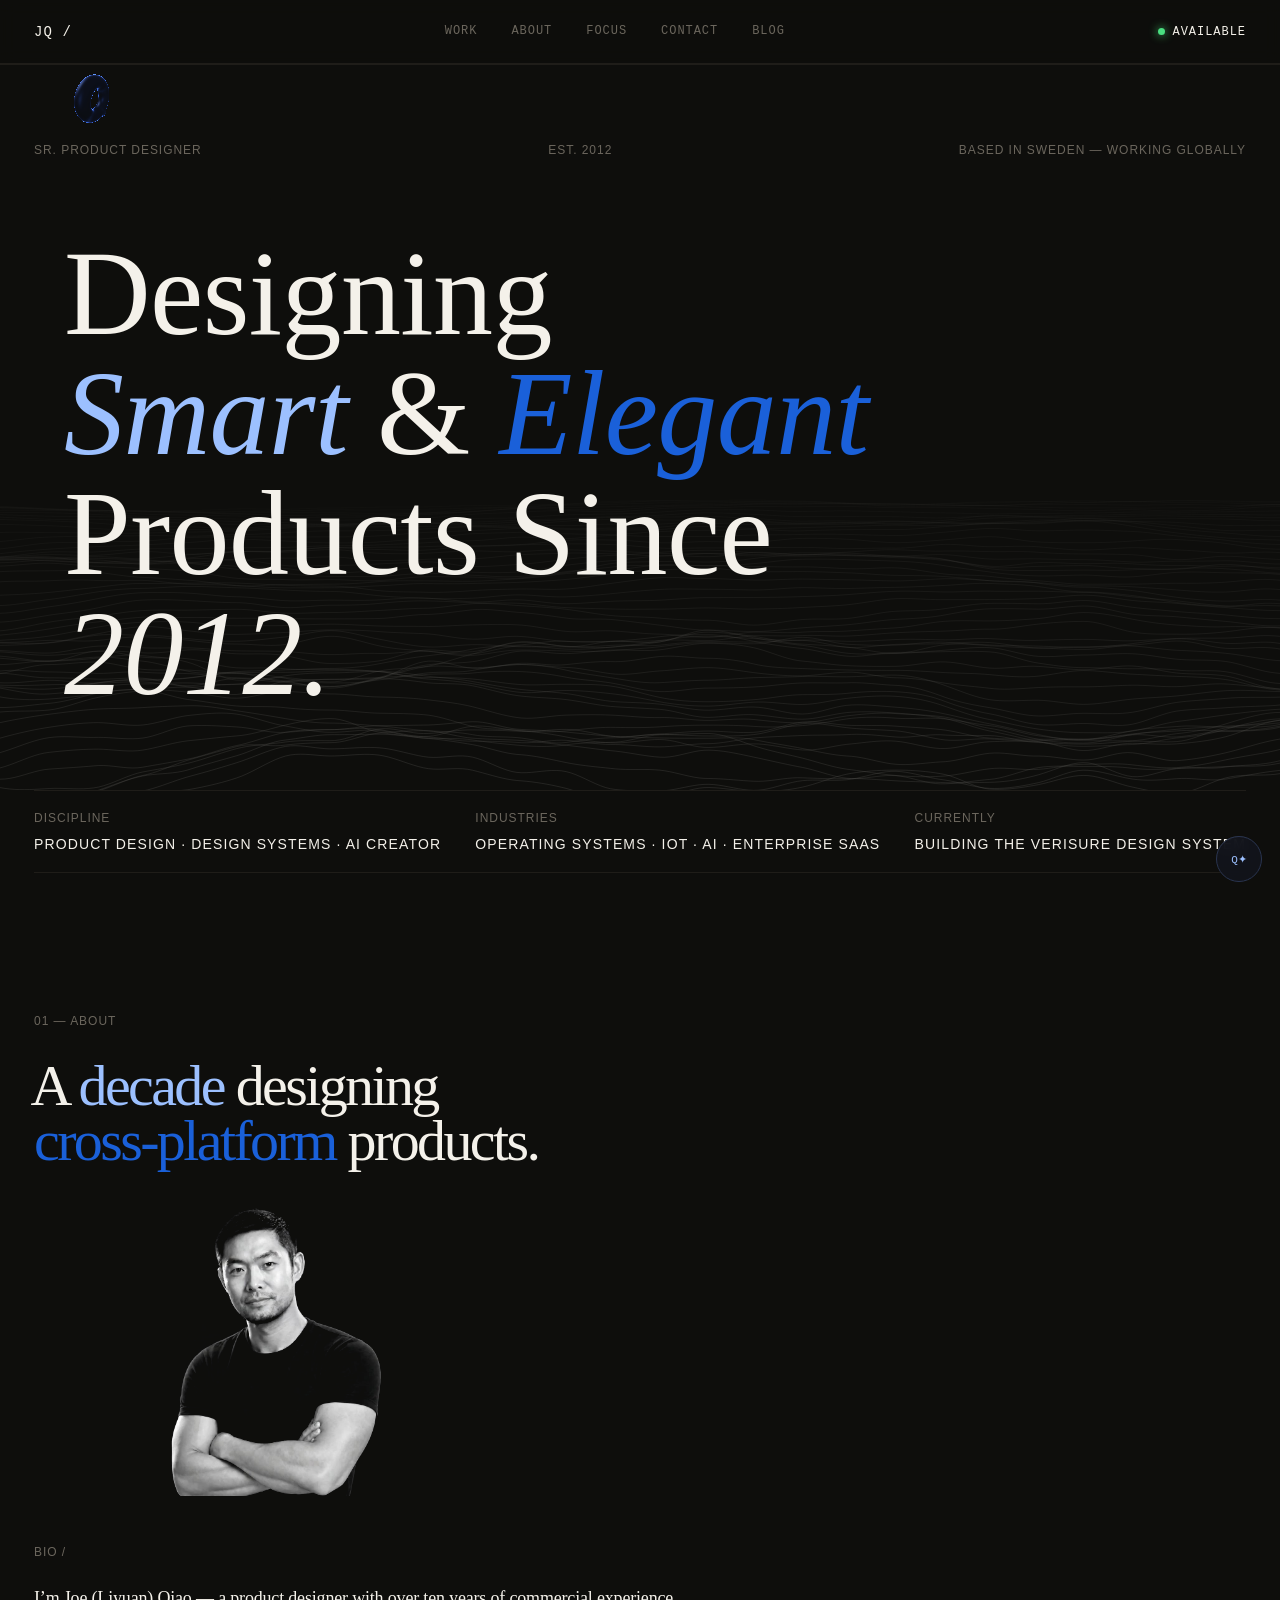
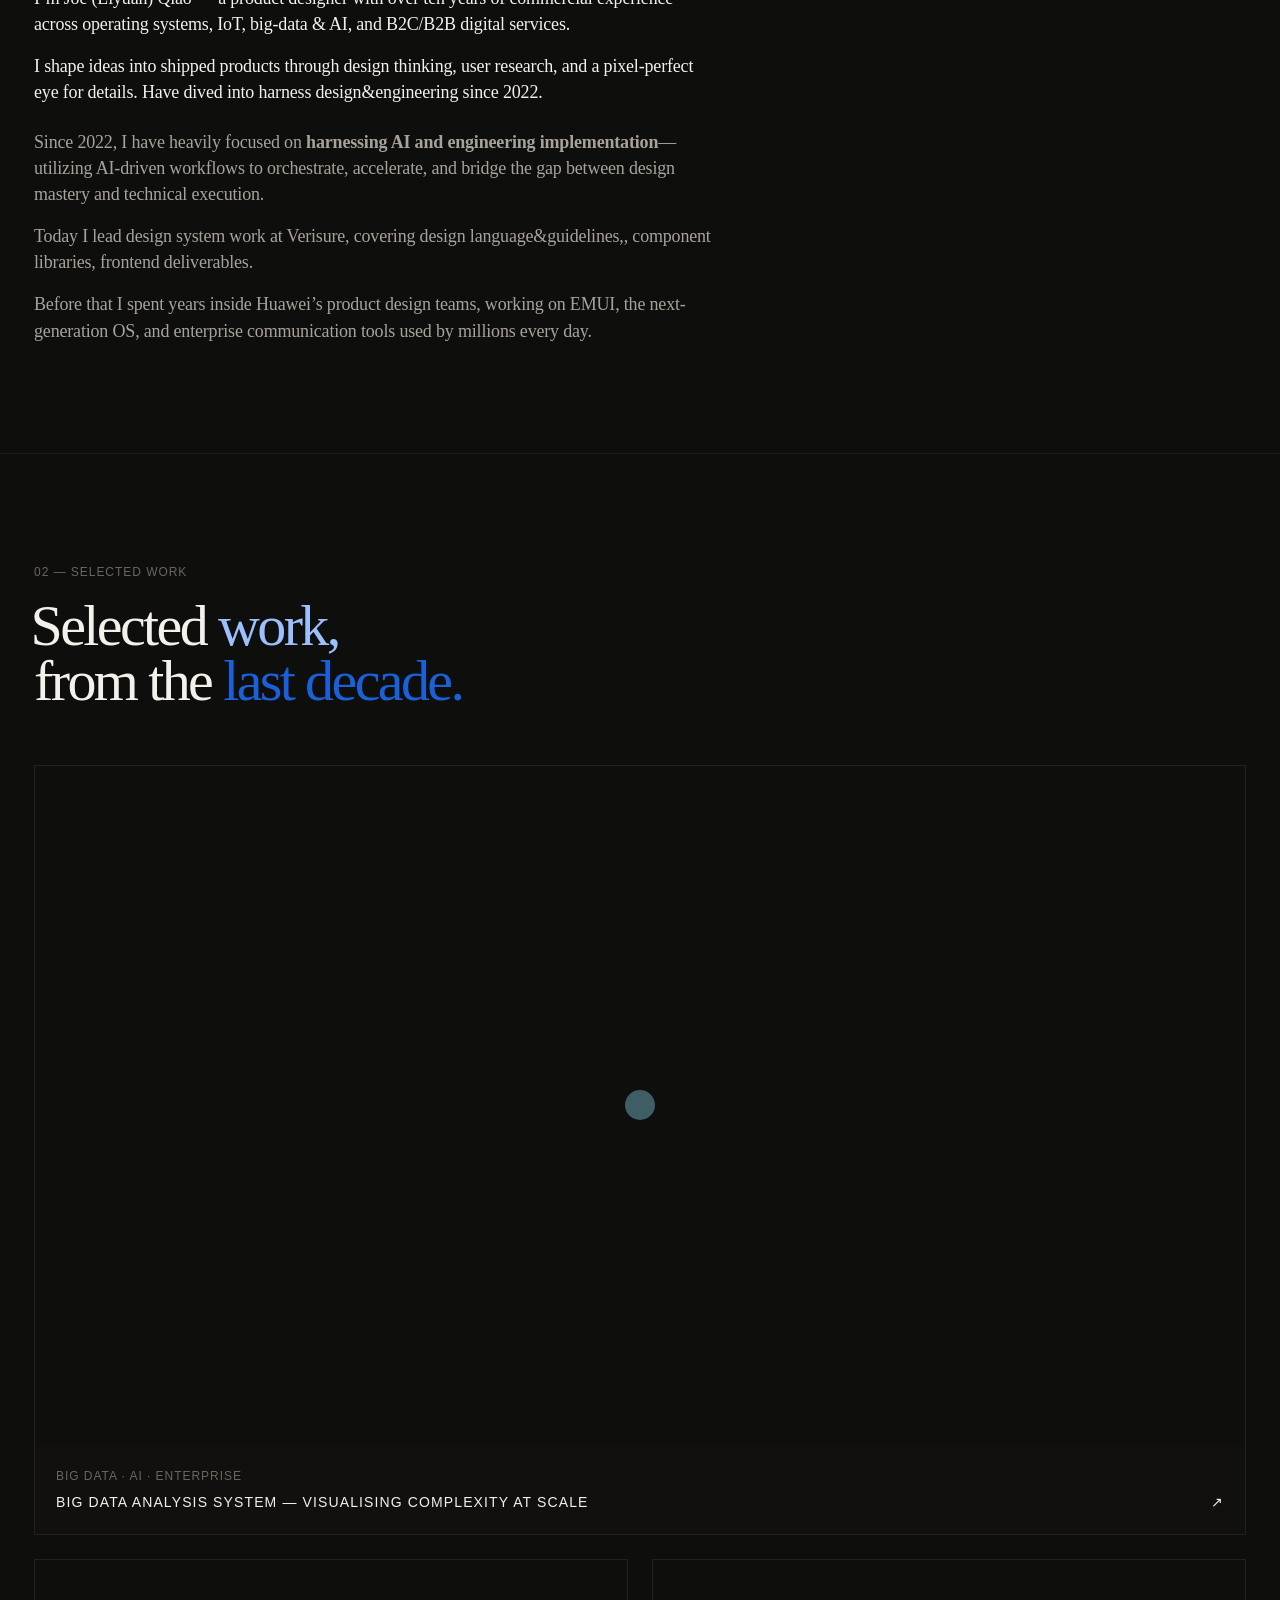
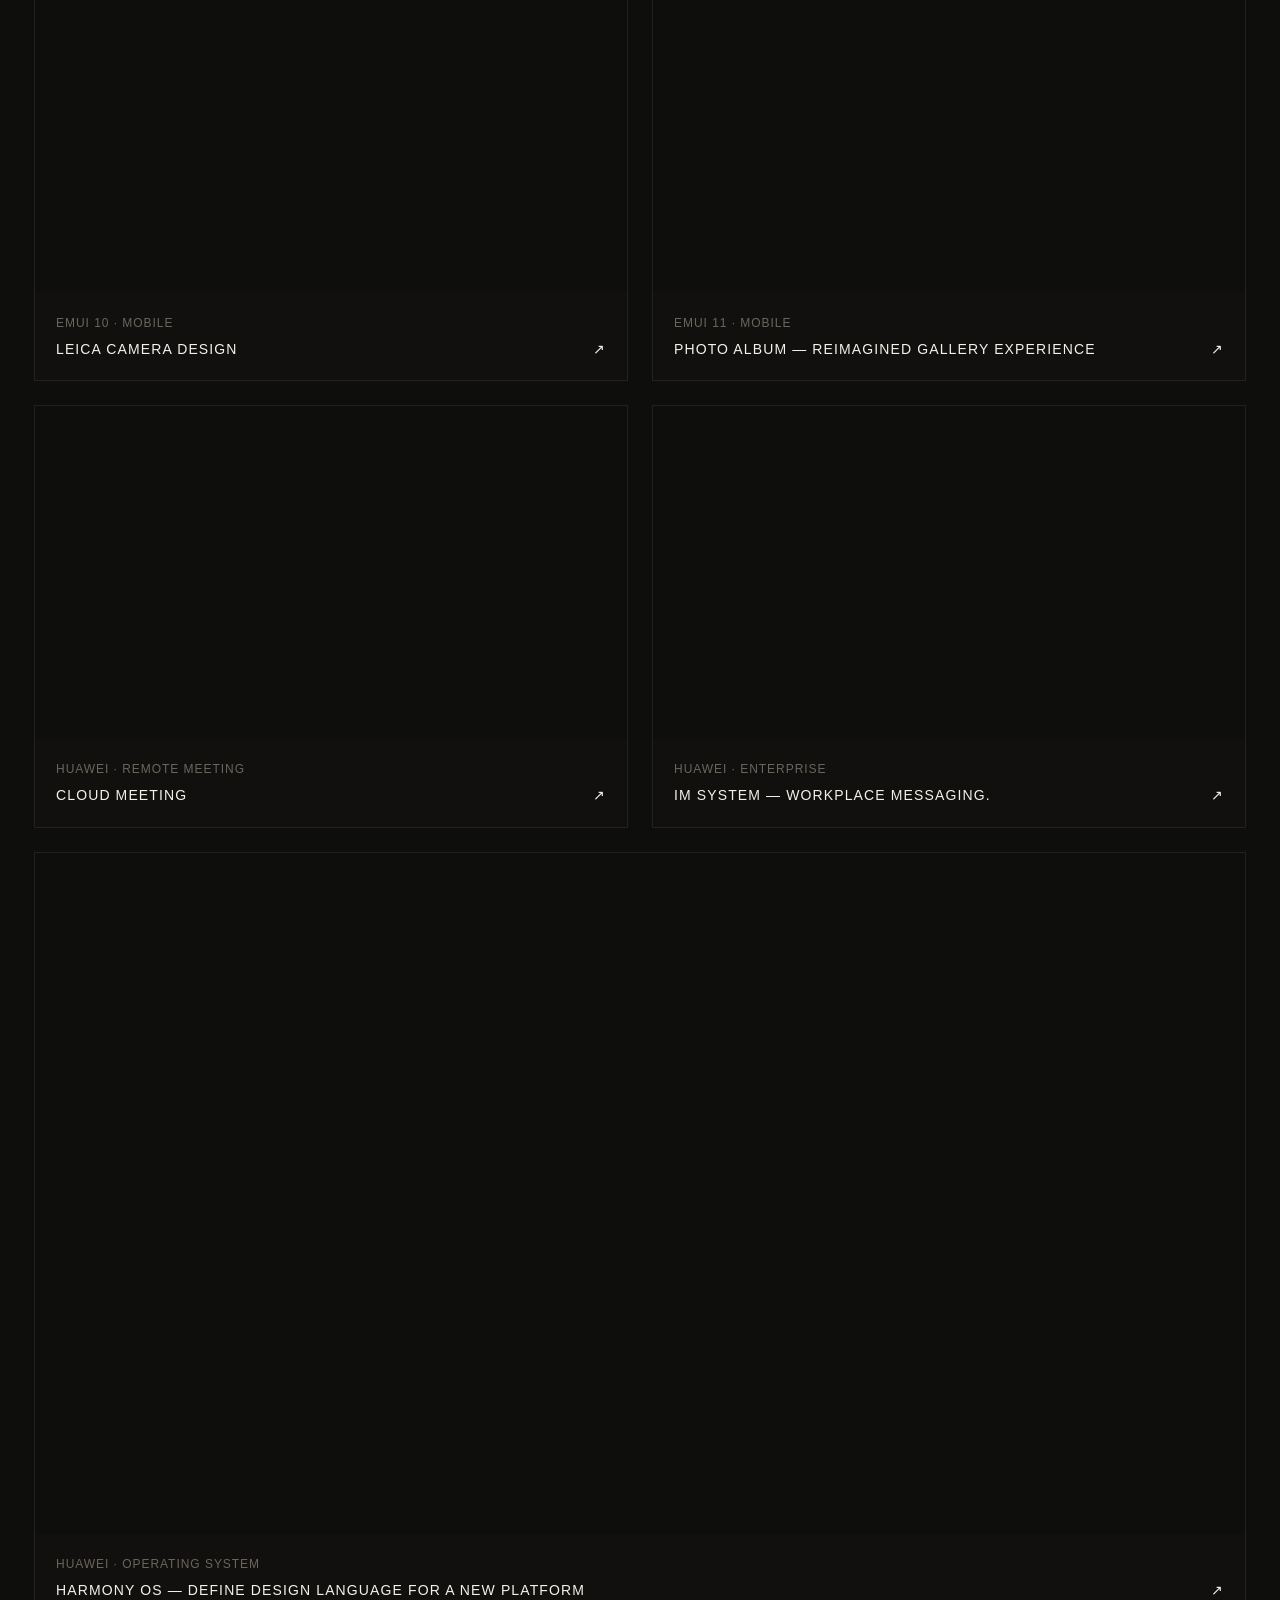
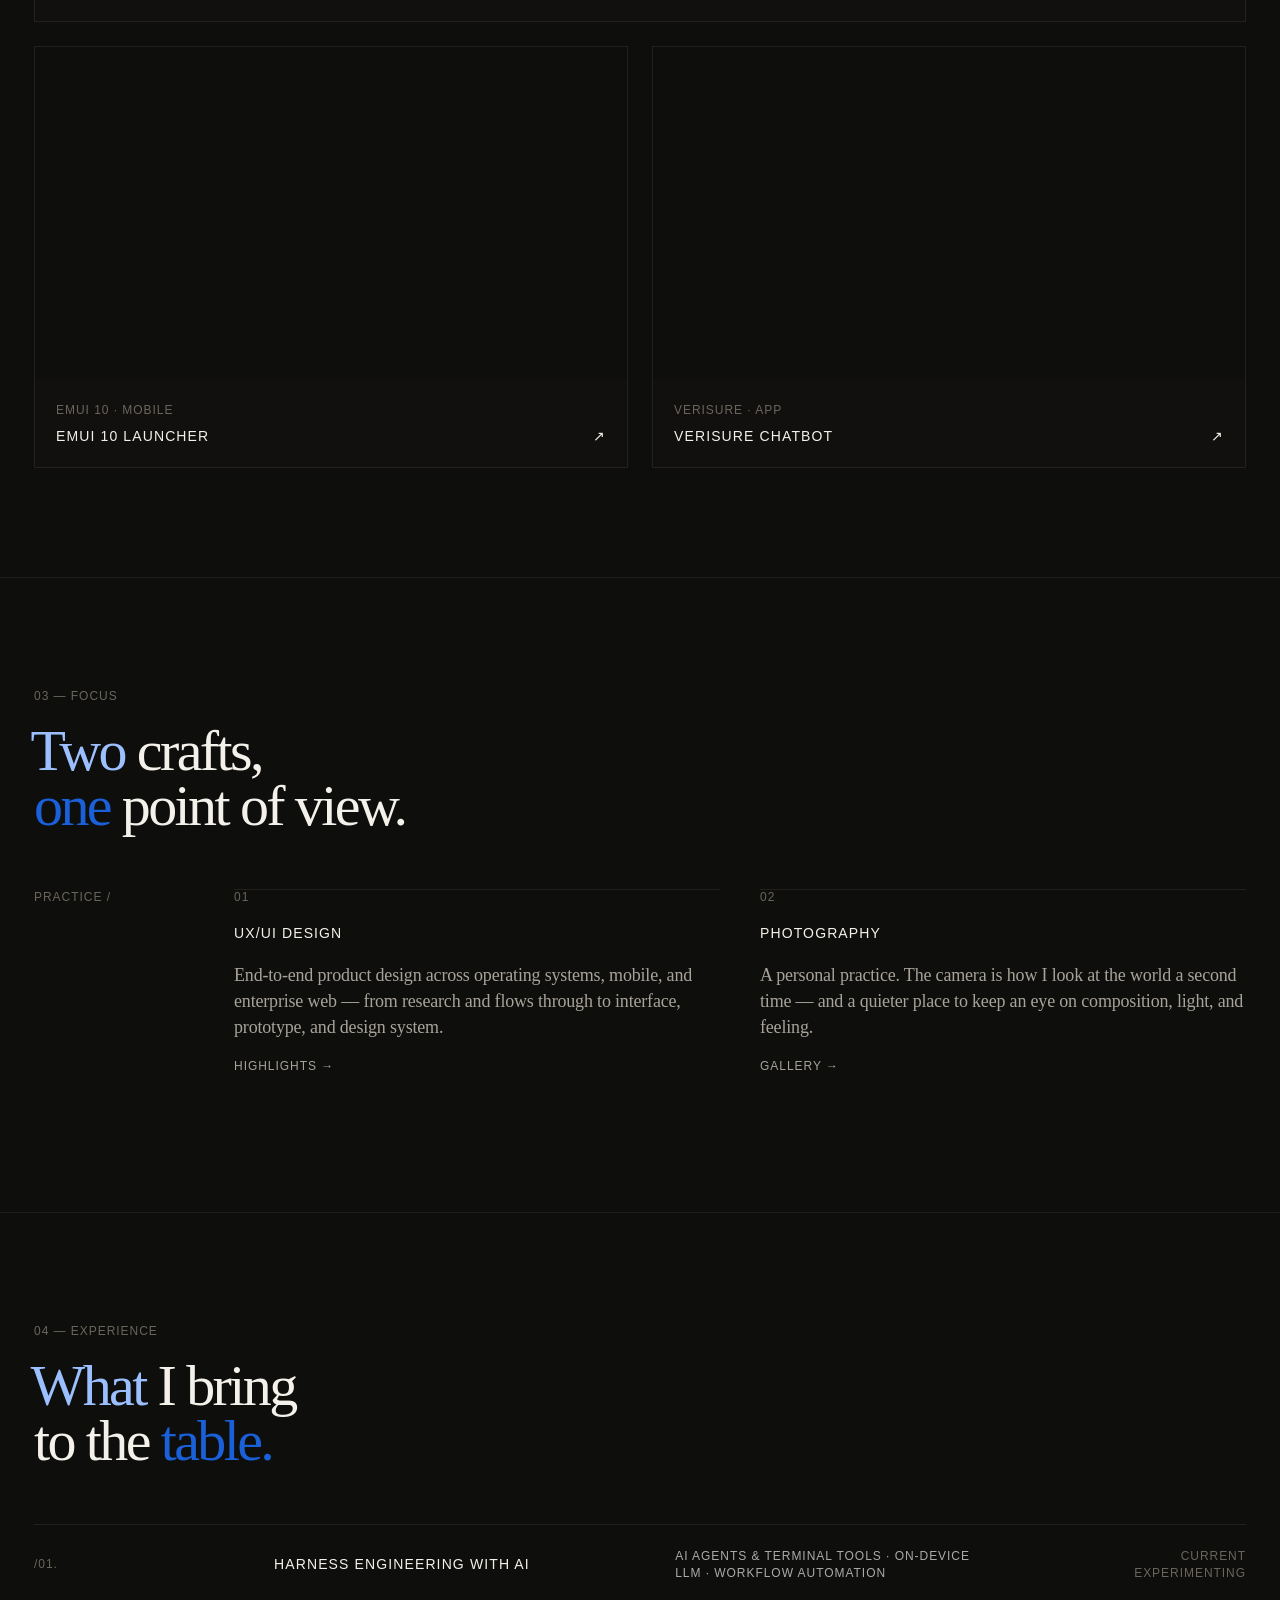
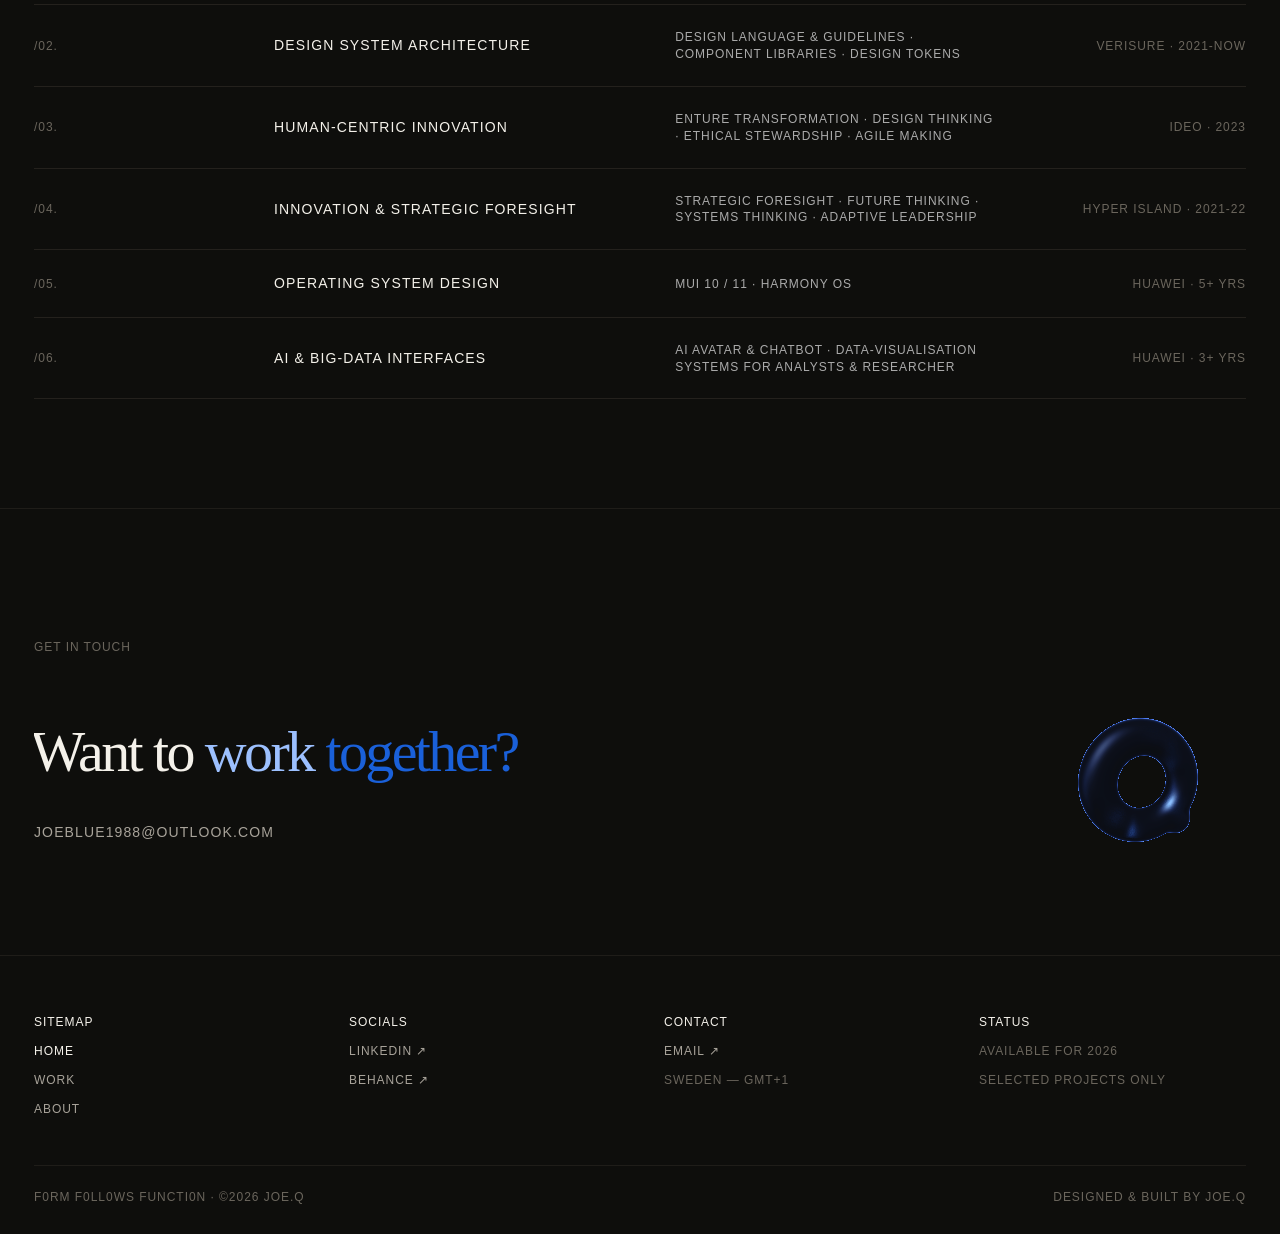
==== index.html @ 8fb04492 "Update portfolio: new version with video and poster" ====
<!DOCTYPE html>
<!-- saved from url=(0031)https://joeqiao.framer.website/ -->
<html data-immersive-translate-page-theme="dark"><head>
<link rel="icon" type="image/png" href="[data-uri]">
<link rel="apple-touch-icon" href="[data-uri]"><meta http-equiv="Content-Type" content="text/html; charset=UTF-8">
	
	
	
	<script id="jq-strip-framer">(function(){var SEL="#__framer-editorbar-container,#__framer-editorbar,#__framer-badge-container,.__framer-badge,[id^=\"__framer-editorbar\"]";function kill(){try{var n=document.querySelectorAll(SEL);for(var i=0;i<n.length;i++)n[i].remove();}catch(e){}}kill();try{new MutationObserver(kill).observe(document.documentElement,{childList:true,subtree:true});}catch(e){}document.addEventListener("DOMContentLoaded",kill);window.addEventListener("load",function(){kill();setTimeout(kill,400);setTimeout(kill,1200);setTimeout(kill,2500);});})();</script>
	<!-- Start of headStart -->
    
    <!-- End of headStart -->
	<meta name="viewport" content="width=device-width, initial-scale=1, viewport-fit=cover">
	<meta name="generator" content="Framer f3f9b36">
	<title>Joe Q — Senior Product Designer</title>
    <meta name="description" content="Senior product designer with 10+ years of experience designing operating systems, IoT, big data, AI, and enterprise products.">
    <meta name="framer-search-index" content="https://framerusercontent.com/sites/3t55yKMKLnx8aHcqhfjRWt/searchIndex-JkOdCrTlKR2Y.json">
    <meta name="framer-search-index-fallback" content="https://framerusercontent.com/sites/3t55yKMKLnx8aHcqhfjRWt/searchIndex-9cV3aAKuwzY5.json">
    
    
    
    <!-- Open Graph / Facebook -->
    <meta property="og:type" content="website">
    <meta property="og:title" content="Joe Q — Senior Product Designer">
    <meta property="og:description" content="Senior product designer with 10+ years of experience designing operating systems, IoT, big data, AI, and enterprise products.">
    <!-- Twitter -->
    <meta name="twitter:card" content="summary_large_image">
    <meta name="twitter:title" content="Joe Q — Senior Product Designer">
    <meta name="twitter:description" content="Senior product designer with 10+ years of experience designing operating systems, IoT, big data, AI, and enterprise products.">
	
	<style data-framer-font-css="">@font-face { font-family: "Instrument Serif"; src: url("https://fonts.gstatic.com/s/instrumentserif/v5/jizBRFtNs2ka5fXjeivQ4LroWlx-2zcZj1bIkNo.woff2"); font-display: swap; font-style: normal; font-weight: 400 }
@font-face { font-family: "Instrument Serif"; src: url("https://fonts.gstatic.com/s/instrumentserif/v5/jizHRFtNs2ka5fXjeivQ4LroWlx-6zATjnTNgNq55w.woff2"); font-display: swap; font-style: italic; font-weight: 400 }
@font-face { font-family: "Inter"; src: url("https://framerusercontent.com/assets/5vvr9Vy74if2I6bQbJvbw7SY1pQ.woff2"); font-display: swap; font-style: normal; font-weight: 400; unicode-range: U+0460-052F, U+1C80-1C88, U+20B4, U+2DE0-2DFF, U+A640-A69F, U+FE2E-FE2F }
@font-face { font-family: "Inter"; src: url("https://framerusercontent.com/assets/EOr0mi4hNtlgWNn9if640EZzXCo.woff2"); font-display: swap; font-style: normal; font-weight: 400; unicode-range: U+0301, U+0400-045F, U+0490-0491, U+04B0-04B1, U+2116 }
@font-face { font-family: "Inter"; src: url("https://framerusercontent.com/assets/Y9k9QrlZAqio88Klkmbd8VoMQc.woff2"); font-display: swap; font-style: normal; font-weight: 400; unicode-range: U+1F00-1FFF }
@font-face { font-family: "Inter"; src: url("https://framerusercontent.com/assets/OYrD2tBIBPvoJXiIHnLoOXnY9M.woff2"); font-display: swap; font-style: normal; font-weight: 400; unicode-range: U+0370-03FF }
@font-face { font-family: "Inter"; src: url("https://framerusercontent.com/assets/JeYwfuaPfZHQhEG8U5gtPDZ7WQ.woff2"); font-display: swap; font-style: normal; font-weight: 400; unicode-range: U+0100-024F, U+0259, U+1E00-1EFF, U+2020, U+20A0-20AB, U+20AD-20CF, U+2113, U+2C60-2C7F, U+A720-A7FF }
@font-face { font-family: "Inter"; src: url("https://framerusercontent.com/assets/GrgcKwrN6d3Uz8EwcLHZxwEfC4.woff2"); font-display: swap; font-style: normal; font-weight: 400; unicode-range: U+0000-00FF, U+0131, U+0152-0153, U+02BB-02BC, U+02C6, U+02DA, U+02DC, U+2000-206F, U+2070, U+2074-207E, U+2080-208E, U+20AC, U+2122, U+2191, U+2193, U+2212, U+2215, U+FEFF, U+FFFD }
@font-face { font-family: "Inter"; src: url("https://framerusercontent.com/assets/b6Y37FthZeALduNqHicBT6FutY.woff2"); font-display: swap; font-style: normal; font-weight: 400; unicode-range: U+0102-0103, U+0110-0111, U+0128-0129, U+0168-0169, U+01A0-01A1, U+01AF-01B0, U+1EA0-1EF9, U+20AB }
@font-face { font-family: "Inter"; src: url("https://framerusercontent.com/assets/DpPBYI0sL4fYLgAkX8KXOPVt7c.woff2"); font-display: swap; font-style: normal; font-weight: 700; unicode-range: U+0460-052F, U+1C80-1C88, U+20B4, U+2DE0-2DFF, U+A640-A69F, U+FE2E-FE2F }
@font-face { font-family: "Inter"; src: url("https://framerusercontent.com/assets/4RAEQdEOrcnDkhHiiCbJOw92Lk.woff2"); font-display: swap; font-style: normal; font-weight: 700; unicode-range: U+0301, U+0400-045F, U+0490-0491, U+04B0-04B1, U+2116 }
@font-face { font-family: "Inter"; src: url("https://framerusercontent.com/assets/1K3W8DizY3v4emK8Mb08YHxTbs.woff2"); font-display: swap; font-style: normal; font-weight: 700; unicode-range: U+1F00-1FFF }
@font-face { font-family: "Inter"; src: url("https://framerusercontent.com/assets/tUSCtfYVM1I1IchuyCwz9gDdQ.woff2"); font-display: swap; font-style: normal; font-weight: 700; unicode-range: U+0370-03FF }
@font-face { font-family: "Inter"; src: url("https://framerusercontent.com/assets/VgYFWiwsAC5OYxAycRXXvhze58.woff2"); font-display: swap; font-style: normal; font-weight: 700; unicode-range: U+0100-024F, U+0259, U+1E00-1EFF, U+2020, U+20A0-20AB, U+20AD-20CF, U+2113, U+2C60-2C7F, U+A720-A7FF }
@font-face { font-family: "Inter"; src: url("https://framerusercontent.com/assets/syRNPWzAMIrcJ3wIlPIP43KjQs.woff2"); font-display: swap; font-style: normal; font-weight: 700; unicode-range: U+0000-00FF, U+0131, U+0152-0153, U+02BB-02BC, U+02C6, U+02DA, U+02DC, U+2000-206F, U+2070, U+2074-207E, U+2080-208E, U+20AC, U+2122, U+2191, U+2193, U+2212, U+2215, U+FEFF, U+FFFD }
@font-face { font-family: "Inter"; src: url("https://framerusercontent.com/assets/GIryZETIX4IFypco5pYZONKhJIo.woff2"); font-display: swap; font-style: normal; font-weight: 700; unicode-range: U+0102-0103, U+0110-0111, U+0128-0129, U+0168-0169, U+01A0-01A1, U+01AF-01B0, U+1EA0-1EF9, U+20AB }
@font-face { font-family: "Inter"; src: url("https://framerusercontent.com/assets/H89BbHkbHDzlxZzxi8uPzTsp90.woff2"); font-display: swap; font-style: italic; font-weight: 700; unicode-range: U+0460-052F, U+1C80-1C88, U+20B4, U+2DE0-2DFF, U+A640-A69F, U+FE2E-FE2F }
@font-face { font-family: "Inter"; src: url("https://framerusercontent.com/assets/u6gJwDuwB143kpNK1T1MDKDWkMc.woff2"); font-display: swap; font-style: italic; font-weight: 700; unicode-range: U+0301, U+0400-045F, U+0490-0491, U+04B0-04B1, U+2116 }
@font-face { font-family: "Inter"; src: url("https://framerusercontent.com/assets/43sJ6MfOPh1LCJt46OvyDuSbA6o.woff2"); font-display: swap; font-style: italic; font-weight: 700; unicode-range: U+1F00-1FFF }
@font-face { font-family: "Inter"; src: url("https://framerusercontent.com/assets/wccHG0r4gBDAIRhfHiOlq6oEkqw.woff2"); font-display: swap; font-style: italic; font-weight: 700; unicode-range: U+0370-03FF }
@font-face { font-family: "Inter"; src: url("https://framerusercontent.com/assets/WZ367JPwf9bRW6LdTHN8rXgSjw.woff2"); font-display: swap; font-style: italic; font-weight: 700; unicode-range: U+0100-024F, U+0259, U+1E00-1EFF, U+2020, U+20A0-20AB, U+20AD-20CF, U+2113, U+2C60-2C7F, U+A720-A7FF }
@font-face { font-family: "Inter"; src: url("https://framerusercontent.com/assets/ia3uin3hQWqDrVloC1zEtYHWw.woff2"); font-display: swap; font-style: italic; font-weight: 700; unicode-range: U+0000-00FF, U+0131, U+0152-0153, U+02BB-02BC, U+02C6, U+02DA, U+02DC, U+2000-206F, U+2070, U+2074-207E, U+2080-208E, U+20AC, U+2122, U+2191, U+2193, U+2212, U+2215, U+FEFF, U+FFFD }
@font-face { font-family: "Inter"; src: url("https://framerusercontent.com/assets/2A4Xx7CngadFGlVV4xrO06OBHY.woff2"); font-display: swap; font-style: italic; font-weight: 700; unicode-range: U+0102-0103, U+0110-0111, U+0128-0129, U+0168-0169, U+01A0-01A1, U+01AF-01B0, U+1EA0-1EF9, U+20AB }
@font-face { font-family: "Inter"; src: url("https://framerusercontent.com/assets/CfMzU8w2e7tHgF4T4rATMPuWosA.woff2"); font-display: swap; font-style: italic; font-weight: 400; unicode-range: U+0460-052F, U+1C80-1C88, U+20B4, U+2DE0-2DFF, U+A640-A69F, U+FE2E-FE2F }
@font-face { font-family: "Inter"; src: url("https://framerusercontent.com/assets/867QObYax8ANsfX4TGEVU9YiCM.woff2"); font-display: swap; font-style: italic; font-weight: 400; unicode-range: U+0301, U+0400-045F, U+0490-0491, U+04B0-04B1, U+2116 }
@font-face { font-family: "Inter"; src: url("https://framerusercontent.com/assets/Oyn2ZbENFdnW7mt2Lzjk1h9Zb9k.woff2"); font-display: swap; font-style: italic; font-weight: 400; unicode-range: U+1F00-1FFF }
@font-face { font-family: "Inter"; src: url("https://framerusercontent.com/assets/cdAe8hgZ1cMyLu9g005pAW3xMo.woff2"); font-display: swap; font-style: italic; font-weight: 400; unicode-range: U+0370-03FF }
@font-face { font-family: "Inter"; src: url("https://framerusercontent.com/assets/DOfvtmE1UplCq161m6Hj8CSQYg.woff2"); font-display: swap; font-style: italic; font-weight: 400; unicode-range: U+0100-024F, U+0259, U+1E00-1EFF, U+2020, U+20A0-20AB, U+20AD-20CF, U+2113, U+2C60-2C7F, U+A720-A7FF }
@font-face { font-family: "Inter"; src: url("https://framerusercontent.com/assets/pKRFNWFoZl77qYCAIp84lN1h944.woff2"); font-display: swap; font-style: italic; font-weight: 400; unicode-range: U+0000-00FF, U+0131, U+0152-0153, U+02BB-02BC, U+02C6, U+02DA, U+02DC, U+2000-206F, U+2070, U+2074-207E, U+2080-208E, U+20AC, U+2122, U+2191, U+2193, U+2212, U+2215, U+FEFF, U+FFFD }
@font-face { font-family: "Inter"; src: url("https://framerusercontent.com/assets/tKtBcDnBMevsEEJKdNGhhkLzYo.woff2"); font-display: swap; font-style: italic; font-weight: 400; unicode-range: U+0102-0103, U+0110-0111, U+0128-0129, U+0168-0169, U+01A0-01A1, U+01AF-01B0, U+1EA0-1EF9, U+20AB }
@font-face { font-family: "JetBrains Mono"; src: url("https://framerusercontent.com/third-party-assets/fontshare/wf/YNGAWSVMVJSGGDBW4ENFDXTIDNMIWKGK/AEANAQG27YDYTACZXIN7GRN4W5ODKKOR/GRV3R7FRDWGB2ORJCUYFBOCCWWK5S3UB.woff2"); font-display: swap; font-style: normal; font-weight: 300 }
@font-face { font-family: "JetBrains Mono"; src: url("https://framerusercontent.com/third-party-assets/fontshare/wf/TZ2PMVPWEVHUPJWOPNSWLOXAF6QPOEMZ/O4OZKA7ZLZGT4JOGT5IEKURK6U3RXYGM/EO5MKE3BUDOZN44BP4HDPXAJAC2BIMCD.woff2"); font-display: swap; font-style: normal; font-weight: 400 }
@font-face { font-family: "JetBrains Mono"; src: url("https://framerusercontent.com/third-party-assets/fontshare/wf/4CLQH4JOZMAJ6BPWKUFRQYNRRCIRLEBP/3KY6UMEKQ554PCGWM3CWW3ONMSYQ3ELX/O32TDYA5Q7PAMBBEUNMO44BILZFPSQXN.woff2"); font-display: swap; font-style: italic; font-weight: 400 }
@font-face { font-family: "JetBrains Mono"; src: url("https://framerusercontent.com/third-party-assets/fontshare/wf/6JTIO75G6Z4WKI6OXKWCW5HFEIABRF33/B4KEI2XANEQB4JEVRM6I55UDRFEX6IHD/P5A36T62G3YG2PAOS4V7EMMXYN4NF6HG.woff2"); font-display: swap; font-style: italic; font-weight: 300 }
@font-face { font-family: "Instrument Serif Placeholder"; src: local("Times New Roman"); ascent-override: 117.87%; descent-override: 36.91%; line-gap-override: 0.00%; size-adjust: 83.99% }
@font-face { font-family: "Inter Placeholder"; src: local("Arial"); ascent-override: 89.79%; descent-override: 22.36%; line-gap-override: 0.00%; size-adjust: 107.89% }
@font-face { font-family: "JetBrains Mono Placeholder"; src: local("Arial"); ascent-override: 77.57%; descent-override: 22.82%; line-gap-override: 0.00%; size-adjust: 131.49% }</style>
	<link href="https://fonts.gstatic.com/" rel="preconnect" crossorigin="">
	<meta name="robots" content="max-image-preview:large"><link rel="canonical" href="https://joeqiao.framer.website/"><meta property="og:url" content="https://joeqiao.framer.website/"><style data-framer-css-ssr-minified="" data-framer-components="framer-lib-cursors-host framer-HRbOu framer-lib-combinedCSSRules">html,body,#main{box-sizing:border-box;margin:0;padding:0}:root{-webkit-font-smoothing:antialiased;-moz-osx-font-smoothing:grayscale}*{box-sizing:border-box;-webkit-font-smoothing:inherit}h1,h2,h3,h4,h5,h6,p,figure{margin:0}body,input,textarea,select,button{font-family:sans-serif;font-size:12px}body{--token-f557bfe0-e0c8-498e-8ac1-ccc9da6ceece:#1a60d9;--token-aad97ee8-db22-454e-89ca-678c13ab60e6:#9cc0ff;--token-5328b5e5-43eb-457a-a3a1-44f50278c9ea:#9cc0ff}@supports (z-index:calc(infinity)){#__framer-badge-container{--infinity:infinity}}#__framer-badge-container{pointer-events:none;width:100%;z-index:calc(var(--infinity,2147480000));justify-content:flex-end;padding:20px;display:flex;position:fixed;bottom:0}@supports (background:-webkit-named-image(i)) and (not (grid-template-rows:subgrid)){body{--framer-will-change-override:transform}}@supports (background:-webkit-named-image(i)) and (not (position-area:top right)){body{--framer-will-change-filter-override:filter}}[data-framer-component-type=Text] div div span,[data-framer-component-type=Text] a div span,[data-framer-component-type=Text] span span span,[data-framer-component-type=Text] p span span,[data-framer-component-type=Text] h1 span span,[data-framer-component-type=Text] h2 span span,[data-framer-component-type=Text] h3 span span,[data-framer-component-type=Text] h4 span span,[data-framer-component-type=Text] h5 span span,[data-framer-component-type=Text] h6 span span,[data-framer-component-type=Text] a{font-family:var(--font-family);font-style:var(--font-style);font-weight:min(calc(var(--framer-font-weight-increase,0) + var(--font-weight,400)),900);color:var(--text-color);letter-spacing:var(--letter-spacing);font-size:var(--font-size);text-transform:var(--text-transform);--text-decoration:var(--framer-text-decoration-style,solid)var(--framer-text-decoration,none)var(--framer-text-decoration-color,currentcolor)var(--framer-text-decoration-thickness,auto);--text-decoration-skip-ink:var(--framer-text-decoration-skip-ink);--text-underline-offset:var(--framer-text-decoration-offset);line-height:var(--line-height);--font-family:var(--framer-font-family);--font-style:var(--framer-font-style);--font-weight:var(--framer-font-weight);--text-color:var(--framer-text-color);--letter-spacing:var(--framer-letter-spacing);--font-size:var(--framer-font-size);--text-transform:var(--framer-text-transform);--line-height:var(--framer-line-height)}@supports not (color:color(display-p3 1 1 1)){p.framer-text,div.framer-text,h1.framer-text,h2.framer-text,h3.framer-text,h4.framer-text,h5.framer-text,h6.framer-text,li.framer-text,ol.framer-text,ul.framer-text,span.framer-text:not([data-text-fill]){color:var(--framer-blockquote-text-color-rgb,var(--framer-blockquote-text-color,var(--framer-text-color-rgb,var(--framer-text-color,#000))));-webkit-text-stroke-color:var(--framer-text-stroke-color-rgb,var(--framer-text-stroke-color,initial))}mark.framer-text{background-color:var(--framer-blockquote-text-background-color-rgb,var(--framer-blockquote-text-background-color,var(--framer-text-background-color-rgb,var(--framer-text-background-color,initial))))}}@supports not (color:color(display-p3 1 1 1)){code.framer-text,code.framer-text span.framer-text:not([data-text-fill]){color:var(--framer-blockquote-text-color-rgb,var(--framer-blockquote-text-color,var(--framer-code-text-color-rgb,var(--framer-code-text-color,var(--framer-text-color-rgb,var(--framer-text-color,#000))))))}}@supports not (color:color(display-p3 1 1 1)){a.framer-text,span.framer-text[data-nested-link]{color:var(--framer-blockquote-text-color-rgb,var(--framer-blockquote-text-color,var(--framer-link-text-color-rgb,var(--framer-link-text-color,var(--framer-text-color-rgb,var(--framer-text-color,#000))))));background-color:var(--framer-link-text-background-color-rgb,var(--framer-link-text-background-color,initial));-webkit-text-decoration-color:var(--framer-link-text-decoration-color-rgb,var(--framer-link-text-decoration-color,var(--framer-text-decoration-color-rgb,var(--framer-text-decoration-color,currentcolor))));text-decoration-color:var(--framer-link-text-decoration-color-rgb,var(--framer-link-text-decoration-color,var(--framer-text-decoration-color-rgb,var(--framer-text-decoration-color,currentcolor))))}}@supports not (color:color(display-p3 1 1 1)){code.framer-text a.framer-text,code.framer-text a.framer-text span.framer-text:not([data-text-fill]),code.framer-text span.framer-text[data-nested-link],code.framer-text span.framer-text[data-nested-link] span.framer-text:not([data-text-fill]){color:var(--framer-blockquote-text-color-rgb,var(--framer-blockquote-text-color,var(--framer-link-text-color-rgb,var(--framer-link-text-color,var(--framer-code-text-color-rgb,var(--framer-code-text-color,var(--framer-text-color-rgb,var(--framer-text-color,#000))))))))}}@supports not (color:color(display-p3 1 1 1)){a.framer-text:hover,span.framer-text[data-nested-link]:hover{color:var(--framer-link-hover-text-color-rgb,var(--framer-link-hover-text-color,var(--framer-blockquote-text-color-rgb,var(--framer-blockquote-text-color,var(--framer-link-text-color-rgb,var(--framer-link-text-color,var(--framer-text-color-rgb,var(--framer-text-color,#000))))))));background-color:var(--framer-link-hover-text-background-color-rgb,var(--framer-link-hover-text-background-color,var(--framer-link-text-background-color-rgb,var(--framer-link-text-background-color,var(--framer-text-background-color-rgb,var(--framer-text-background-color,initial))))));-webkit-text-decoration-color:var(--framer-link-hover-text-decoration-color-rgb,var(--framer-link-hover-text-decoration-color,var(--framer-link-text-decoration-color-rgb,var(--framer-link-text-decoration-color,var(--framer-text-decoration-color-rgb,var(--framer-text-decoration-color,currentcolor))))));text-decoration-color:var(--framer-link-hover-text-decoration-color-rgb,var(--framer-link-hover-text-decoration-color,var(--framer-link-text-decoration-color-rgb,var(--framer-link-text-decoration-color,var(--framer-text-decoration-color-rgb,var(--framer-text-decoration-color,currentcolor))))))}}@supports not (color:color(display-p3 1 1 1)){code.framer-text a.framer-text:hover,code.framer-text span.framer-text[data-nested-link]:hover{color:var(--framer-link-hover-text-color-rgb,var(--framer-link-hover-text-color,var(--framer-blockquote-text-color-rgb,var(--framer-blockquote-text-color,var(--framer-link-text-color-rgb,var(--framer-link-text-color,var(--framer-code-text-color-rgb,var(--framer-code-text-color,var(--framer-text-color-rgb,var(--framer-text-color,#000))))))))))}}@supports not (color:color(display-p3 1 1 1)){a.framer-text[data-framer-page-link-current],span.framer-text[data-framer-page-link-current]{color:var(--framer-link-current-text-color-rgb,var(--framer-link-current-text-color,var(--framer-link-text-color-rgb,var(--framer-link-text-color,var(--framer-text-color-rgb,var(--framer-text-color,#000))))));background-color:var(--framer-link-current-text-background-color-rgb,var(--framer-link-current-text-background-color,var(--framer-link-text-background-color-rgb,var(--framer-link-text-background-color,var(--framer-text-background-color-rgb,var(--framer-text-background-color,initial))))));-webkit-text-decoration-color:var(--framer-link-current-text-decoration-color-rgb,var(--framer-link-current-text-decoration-color,var(--framer-link-text-decoration-color-rgb,var(--framer-link-text-decoration-color,var(--framer-text-decoration-color-rgb,var(--framer-text-decoration-color,currentcolor))))));text-decoration-color:var(--framer-link-current-text-decoration-color-rgb,var(--framer-link-current-text-decoration-color,var(--framer-link-text-decoration-color-rgb,var(--framer-link-text-decoration-color,var(--framer-text-decoration-color-rgb,var(--framer-text-decoration-color,currentcolor))))))}}@supports not (color:color(display-p3 1 1 1)){code.framer-text a.framer-text[data-framer-page-link-current],code.framer-text a.framer-text[data-framer-page-link-current] span.framer-text:not([data-text-fill]),code.framer-text span.framer-text[data-framer-page-link-current],code.framer-text span.framer-text[data-framer-page-link-current] span.framer-text:not([data-text-fill]){color:var(--framer-link-current-text-color-rgb,var(--framer-link-current-text-color,var(--framer-link-text-color-rgb,var(--framer-link-text-color,var(--framer-code-text-color-rgb,var(--framer-code-text-color,var(--framer-text-color-rgb,var(--framer-text-color,#000))))))));background-color:var(--framer-link-current-text-background-color-rgb,var(--framer-link-current-text-background-color,var(--framer-link-text-background-color-rgb,var(--framer-link-text-background-color,var(--framer-text-background-color-rgb,var(--framer-text-background-color,initial))))))}}@supports not (color:color(display-p3 1 1 1)){a.framer-text[data-framer-page-link-current]:hover,span.framer-text[data-framer-page-link-current]:hover{color:var(--framer-link-hover-text-color-rgb,var(--framer-link-hover-text-color,var(--framer-link-current-text-color-rgb,var(--framer-link-current-text-color,var(--framer-link-text-color-rgb,var(--framer-link-text-color,var(--framer-code-text-color-rgb,var(--framer-code-text-color,var(--framer-text-color-rgb,var(--framer-text-color,#000))))))))));background-color:var(--framer-link-hover-text-background-color-rgb,var(--framer-link-hover-text-background-color,var(--framer-link-current-text-background-color-rgb,var(--framer-link-current-text-background-color,var(--framer-link-text-background-color-rgb,var(--framer-link-text-background-color,initial))))));-webkit-text-decoration-color:var(--framer-link-hover-text-decoration-color-rgb,var(--framer-link-hover-text-decoration-color,var(--framer-link-current-text-decoration-color-rgb,var(--framer-link-current-text-decoration-color,var(--framer-link-text-decoration-color-rgb,var(--framer-link-text-decoration-color,var(--framer-text-decoration-color-rgb,var(--framer-text-decoration-color,currentcolor))))))));text-decoration-color:var(--framer-link-hover-text-decoration-color-rgb,var(--framer-link-hover-text-decoration-color,var(--framer-link-current-text-decoration-color-rgb,var(--framer-link-current-text-decoration-color,var(--framer-link-text-decoration-color-rgb,var(--framer-link-text-decoration-color,var(--framer-text-decoration-color-rgb,var(--framer-text-decoration-color,currentcolor))))))))}}@supports not (color:color(display-p3 1 1 1)){code.framer-text a.framer-text[data-framer-page-link-current]:hover,code.framer-text a.framer-text[data-framer-page-link-current]:hover span.framer-text:not([data-text-fill]),code.framer-text span.framer-text[data-framer-page-link-current]:hover,code.framer-text span.framer-text[data-framer-page-link-current]:hover span.framer-text:not([data-text-fill]){color:var(--framer-link-hover-text-color-rgb,var(--framer-link-hover-text-color,var(--framer-link-current-text-color-rgb,var(--framer-link-current-text-color,var(--framer-link-text-color-rgb,var(--framer-link-text-color,var(--framer-code-text-color-rgb,var(--framer-code-text-color,var(--framer-text-color-rgb,var(--framer-text-color,#000))))))))));background-color:var(--framer-link-hover-text-background-color-rgb,var(--framer-link-hover-text-background-color,var(--framer-link-current-text-background-color-rgb,var(--framer-link-current-text-background-color,var(--framer-link-text-background-color-rgb,var(--framer-link-text-background-color,initial))))))}}@supports not (overflow:clip){:root{--overflow-clip-fallback:hidden}}@supports (background:-webkit-named-image(i)) and (not (contain-intrinsic-size:inherit)){div.framer-text,p.framer-text,h1.framer-text,h2.framer-text,h3.framer-text,h4.framer-text,h5.framer-text,h6.framer-text,ol.framer-text,ul.framer-text,li.framer-text,blockquote.framer-text,.framer-text.framer-image{display:var(--text-truncation-display-inline-for-safari-16,revert)}div.framer-text:after,p.framer-text:after,h1.framer-text:after,h2.framer-text:after,h3.framer-text:after,h4.framer-text:after,h5.framer-text:after,h6.framer-text:after,ol.framer-text:after,ul.framer-text:after,li.framer-text:after,blockquote.framer-text:after,.framer-text.framer-image:after{content:var(--text-truncation-line-break-for-safari-16);white-space:pre}.framer-text.framer-text-module,.framer-text.framer-table-wrapper{display:var(--text-truncation-display-none-for-safari-16,revert)}p.framer-text[data-text-fill]{display:var(--text-truncation-display-inline-for-safari-16,inline-block)}}@supports (corner-shape:superellipse(2)){:root{--one-if-corner-shape-supported:1}}.framer-cursor-none,.framer-cursor-none *{cursor:none!important}.framer-pointer-events-none,.framer-pointer-events-none *{pointer-events:none!important}@supports (aspect-ratio:1){body{--framer-aspect-ratio-supported:auto}}.framer-HRbOu.framer-lux5qc,.framer-HRbOu .framer-lux5qc{display:block}.framer-HRbOu.framer-72rtr7{height:min-content;overflow:var(--overflow-clip-fallback,clip);background-color:#0e0e0c;flex-flow:column;place-content:center flex-start;align-items:center;gap:0;width:1440px;padding:0;display:flex;position:relative}.framer-HRbOu .framer-1thxd95{max-width:1440px;height:min-content;overflow:var(--overflow-clip-fallback,clip);background-color:#0e0e0cd1;flex-flow:row;flex:none;place-content:center space-between;align-items:center;width:100%;padding:22px 34px;display:flex;position:relative}.framer-HRbOu .framer-10bpo2g{white-space:pre-wrap;word-break:break-word;word-wrap:break-word;flex:none;width:92px;height:auto;position:relative}.framer-HRbOu .framer-114neai{height:min-content;overflow:var(--overflow-clip-fallback,clip);flex-flow:row;flex:none;place-content:center flex-start;align-items:center;gap:32px;width:min-content;padding:0;display:flex;position:relative}.framer-HRbOu .framer-1oeiuek,.framer-HRbOu .framer-11xnoa7,.framer-HRbOu .framer-h732nv,.framer-HRbOu .framer-1e3diay,.framer-HRbOu .framer-10l54v6,.framer-HRbOu .framer-cp2mxv,.framer-HRbOu .framer-1k3nb5w,.framer-HRbOu .framer-180nzca,.framer-HRbOu .framer-wvphuf,.framer-HRbOu .framer-1ww8s0i,.framer-HRbOu .framer-1rek78o,.framer-HRbOu .framer-oi01zu,.framer-HRbOu .framer-1rs2dj,.framer-HRbOu .framer-way7iz,.framer-HRbOu .framer-546fy9,.framer-HRbOu .framer-mojjje,.framer-HRbOu .framer-16i4uww,.framer-HRbOu .framer-1v8xzat,.framer-HRbOu .framer-fdey04,.framer-HRbOu .framer-1ijgunz,.framer-HRbOu .framer-1oxoky6,.framer-HRbOu .framer-654k6d,.framer-HRbOu .framer-126jze1,.framer-HRbOu .framer-1gcmfga,.framer-HRbOu .framer-pal1ib,.framer-HRbOu .framer-fqmpnj,.framer-HRbOu .framer-19fzt9a,.framer-HRbOu .framer-171wtnf,.framer-HRbOu .framer-1toknob,.framer-HRbOu .framer-1t2bf5h,.framer-HRbOu .framer-1q1dofk,.framer-HRbOu .framer-1w8intn,.framer-HRbOu .framer-128ol2w,.framer-HRbOu .framer-1clmc7c,.framer-HRbOu .framer-ug54hu,.framer-HRbOu .framer-1v12jq5,.framer-HRbOu .framer-14nj0sq{white-space:pre;flex:none;width:auto;height:auto;position:relative}.framer-HRbOu .framer-3vha09{height:min-content;overflow:var(--overflow-clip-fallback,clip);flex-flow:row;flex:none;place-content:center flex-start;align-items:center;gap:8px;width:min-content;padding:0;display:flex;position:relative}.framer-HRbOu .framer-uu6mn{height:7px;overflow:var(--overflow-clip-fallback,clip);will-change:var(--framer-will-change-override,transform);background-color:#4ade80;border-radius:100%;flex:none;width:7px;position:relative}.framer-HRbOu .framer-12e9f22{--border-bottom-width:0px;--border-color:#1f1d19;--border-left-width:0px;--border-right-width:0px;--border-style:solid;--border-top-width:1px;max-width:1440px;height:min-content;overflow:var(--overflow-clip-fallback,clip);flex-flow:column;flex:none;place-content:center flex-start;align-items:center;gap:56px;width:100%;padding:78px 34px 0;display:flex;position:relative}.framer-HRbOu .framer-1uol870{height:min-content;overflow:var(--overflow-clip-fallback,clip);flex-flow:wrap;flex:none;place-content:center space-between;align-items:center;width:100%;padding:0;display:flex;position:relative}.framer-HRbOu .framer-1x28tct{height:min-content;overflow:var(--overflow-clip-fallback,clip);flex-flow:column;flex:none;place-content:center space-between;align-items:center;width:100%;padding:0;display:flex;position:relative}.framer-HRbOu .framer-hj8s87{flex-flow:row;flex:none;place-content:center flex-start;align-items:center;gap:24px;width:95%;height:520px;padding:0;display:flex;position:relative;overflow:visible}.framer-HRbOu .framer-15iq3cl{--framer-text-wrap:balance;cursor:default;height:auto;transform-style:preserve-3d;white-space:pre-wrap;will-change:var(--framer-will-change-effect-override,transform);word-break:break-word;word-wrap:break-word;z-index:4;flex:none;width:830px;position:relative}.framer-HRbOu .framer-1fnwcg1-container{opacity:.28;z-index:1;flex:none;height:299px;position:absolute;bottom:83px;left:0;right:0}.framer-HRbOu .framer-1qdwe61{--border-bottom-width:1px;--border-color:#1f1d19;--border-left-width:0px;--border-right-width:0px;--border-style:solid;--border-top-width:1px;height:min-content;overflow:var(--overflow-clip-fallback,clip);flex-flow:row;flex:none;place-content:flex-start space-between;align-items:flex-start;width:100%;padding:20px 0 18px;display:flex;position:relative}.framer-HRbOu .framer-1l8h0o1,.framer-HRbOu .framer-1uspn69,.framer-HRbOu .framer-1bdizhh{height:min-content;overflow:var(--overflow-clip-fallback,clip);flex-flow:column;flex:none;place-content:flex-start;align-items:flex-start;gap:8px;width:min-content;padding:0;display:flex;position:relative}.framer-HRbOu .framer-9c6oqw-container{will-change:var(--framer-will-change-effect-override,transform);z-index:1;flex:none;width:432px;height:432px;position:absolute;top:calc(49.9074% - 216px);left:930px}.framer-HRbOu .framer-d5wl2t{--border-bottom-width:1px;--border-color:#1f1d19;--border-left-width:0px;--border-right-width:0px;--border-style:solid;--border-top-width:0px;max-width:1440px;height:min-content;overflow:var(--overflow-clip-fallback,clip);flex-flow:column;flex:none;place-content:center flex-start;align-items:center;gap:48px;width:100%;padding:140px 34px 110px;display:flex;position:relative}.framer-HRbOu .framer-8xeu0o,.framer-HRbOu .framer-1us96uu,.framer-HRbOu .framer-1fxt8,.framer-HRbOu .framer-171yl3n{flex-flow:row;flex:none;place-content:flex-start;align-items:flex-start;gap:80px;width:100%;height:min-content;padding:0;display:flex;position:relative;overflow:visible}.framer-HRbOu .framer-mfubrg,.framer-HRbOu .framer-qz8vmn,.framer-HRbOu .framer-1n7lmdy,.framer-HRbOu .framer-67kjz,.framer-HRbOu .framer-1plytk0,.framer-HRbOu .framer-1i7na8b,.framer-HRbOu .framer-j5yo2z,.framer-HRbOu .framer-95f646,.framer-HRbOu .framer-16y75lv,.framer-HRbOu .framer-jobsrb,.framer-HRbOu .framer-1w288ry{white-space:pre-wrap;word-break:break-word;word-wrap:break-word;flex:none;width:160px;height:auto;position:relative}.framer-HRbOu .framer-ujao9o{white-space:pre-wrap;word-break:break-word;word-wrap:break-word;flex:none;width:520px;height:auto;position:relative}.framer-HRbOu .framer-1qkkkch{image-rendering:auto;flex:none;width:533px;height:300px;position:relative}.framer-HRbOu .framer-1ib0uz2-container{will-change:var(--framer-will-change-effect-override,transform);flex:none;width:300px;position:absolute;top:0;bottom:0;left:calc(50.0938% - 150px)}.framer-HRbOu .framer-1bqu581,.framer-HRbOu .framer-jyax8e{height:min-content;overflow:var(--overflow-clip-fallback,clip);flex-flow:row;flex:none;place-content:flex-start center;align-items:flex-start;gap:80px;width:100%;padding:0;display:flex;position:relative}.framer-HRbOu .framer-1vllkmf{white-space:pre-wrap;word-break:break-word;word-wrap:break-word;z-index:1;flex:none;width:160px;height:auto;position:relative}.framer-HRbOu .framer-139u7x3,.framer-HRbOu .framer-2qhw6q,.framer-HRbOu .framer-1h21xu,.framer-HRbOu .framer-671yg2,.framer-HRbOu .framer-15pozrq,.framer-HRbOu .framer-1n8gxkl,.framer-HRbOu .framer-t6bphs,.framer-HRbOu .framer-24l8pl,.framer-HRbOu .framer-cx5rmj,.framer-HRbOu .framer-diszuz,.framer-HRbOu .framer-39q6if,.framer-HRbOu .framer-1c3vu71,.framer-HRbOu .framer-1m21pi7,.framer-HRbOu .framer-j7n2t1{white-space:pre-wrap;word-break:break-word;word-wrap:break-word;flex:1 0 0;width:1px;height:auto;position:relative}.framer-HRbOu .framer-14w6tz,.framer-HRbOu .framer-7h3tj3,.framer-HRbOu .framer-y5do0f{--border-bottom-width:1px;--border-color:#1f1d19;--border-left-width:0px;--border-right-width:0px;--border-style:solid;--border-top-width:0px;max-width:1440px;height:min-content;overflow:var(--overflow-clip-fallback,clip);flex-flow:column;flex:none;place-content:center flex-start;align-items:center;gap:56px;width:100%;padding:110px 34px;display:flex;position:relative}.framer-HRbOu .framer-ogbpr1{--framer-text-wrap-override:balance;flex:none;width:480px;height:auto;position:relative}.framer-HRbOu .framer-xdxfte{height:min-content;overflow:var(--overflow-clip-fallback,clip);flex:none;grid-template-rows:repeat(4,min-content);grid-template-columns:repeat(2,minmax(300px,1fr));grid-auto-rows:min-content;justify-content:center;gap:24px;width:100%;padding:0;display:grid;position:relative}.framer-HRbOu .framer-jwt8f6,.framer-HRbOu .framer-13rbmxe{--border-bottom-width:1px;--border-color:#24211d;--border-left-width:1px;--border-right-width:1px;--border-style:solid;--border-top-width:1px;height:min-content;overflow:var(--overflow-clip-fallback,clip);background-color:#11100e;flex-flow:column;flex:none;grid-column:span 2;place-content:flex-start;place-self:start;align-items:flex-start;gap:0;width:100%;padding:0;display:flex;position:relative}.framer-HRbOu .framer-1nx7j0j{height:610px;overflow:var(--overflow-clip-fallback,clip);background:linear-gradient(135deg,#9b9b97 0%,#b8b8b4 45%,#8b8b86 100%);flex-flow:column;flex:none;place-content:center;align-items:center;gap:0;width:100%;padding:0;display:flex;position:relative}.framer-HRbOu .framer-1ax7q8i-container{flex:none;width:1574px;height:882px;position:relative}.framer-HRbOu .framer-75fjcx{height:30px;overflow:var(--overflow-clip-fallback,clip);will-change:var(--framer-will-change-override,transform);background-color:#3f5d64;border-radius:100%;flex:none;width:30px;position:relative}.framer-HRbOu .framer-15p6bll,.framer-HRbOu .framer-njy8i,.framer-HRbOu .framer-w68m4r,.framer-HRbOu .framer-11zuacm,.framer-HRbOu .framer-3zdxpq,.framer-HRbOu .framer-hk8j4i,.framer-HRbOu .framer-1fa51ip{height:min-content;overflow:var(--overflow-clip-fallback,clip);flex-flow:row;flex:none;place-content:flex-end space-between;align-items:flex-end;width:100%;padding:22px;display:flex;position:relative}.framer-HRbOu .framer-1scavtp,.framer-HRbOu .framer-1xhnnvw,.framer-HRbOu .framer-udhoy0,.framer-HRbOu .framer-1y38q3h,.framer-HRbOu .framer-1mtutvg,.framer-HRbOu .framer-1j455r2,.framer-HRbOu .framer-h68ydx,.framer-HRbOu .framer-i786i0{flex-flow:column;flex:1 0 0;place-content:flex-start;align-items:flex-start;gap:8px;width:1px;height:min-content;padding:0;display:flex;position:relative;overflow:visible}.framer-HRbOu .framer-s1ch0b,.framer-HRbOu .framer-1yikoj6,.framer-HRbOu .framer-1nlfkj8,.framer-HRbOu .framer-18739kt,.framer-HRbOu .framer-12qgtti,.framer-HRbOu .framer-5xdp5j,.framer-HRbOu .framer-1p088y5,.framer-HRbOu .framer-p29vjc,.framer-HRbOu .framer-175a1s,.framer-HRbOu .framer-bbnqq3,.framer-HRbOu .framer-jabq0i,.framer-HRbOu .framer-cf8e5v,.framer-HRbOu .framer-1n8p8x2,.framer-HRbOu .framer-11hagpj,.framer-HRbOu .framer-jicudv,.framer-HRbOu .framer-1ega95l,.framer-HRbOu .framer-hm4vdj,.framer-HRbOu .framer-vlp12f,.framer-HRbOu .framer-bvn4va,.framer-HRbOu .framer-1j4eg2y,.framer-HRbOu .framer-1biyntm,.framer-HRbOu .framer-1b8csj4,.framer-HRbOu .framer-1qgv73k,.framer-HRbOu .framer-17adue0,.framer-HRbOu .framer-1vcsx4q,.framer-HRbOu .framer-6g0msl,.framer-HRbOu .framer-6xb320{white-space:pre-wrap;word-break:break-word;word-wrap:break-word;flex:none;width:100%;height:auto;position:relative}.framer-HRbOu .framer-1svu7g7,.framer-HRbOu .framer-byf66g,.framer-HRbOu .framer-d6u1wh,.framer-HRbOu .framer-1wmzagc,.framer-HRbOu .framer-9pqeua,.framer-HRbOu .framer-gryzdh{--border-bottom-width:1px;--border-color:#24211d;--border-left-width:1px;--border-right-width:1px;--border-style:solid;--border-top-width:1px;height:min-content;overflow:var(--overflow-clip-fallback,clip);background-color:#11100e;flex-flow:column;flex:none;place-content:flex-start;place-self:start;align-items:flex-start;gap:0;width:100%;padding:0;display:flex;position:relative}.framer-HRbOu .framer-vasdz9{height:360px;overflow:var(--overflow-clip-fallback,clip);background:linear-gradient(90deg,#f4f1ea 0% 56%,#11100e 56% 100%);flex-flow:row;flex:none;place-content:center;align-items:center;gap:0;width:100%;padding:0;display:flex;position:relative}.framer-HRbOu .framer-1khgjdm-container,.framer-HRbOu .framer-ev0c46-container{flex:none;width:682px;height:382px;position:relative}.framer-HRbOu .framer-16a5c3z{height:360px;overflow:var(--overflow-clip-fallback,clip);background-color:#050505;flex-flow:row;flex:none;place-content:center space-between;align-items:center;width:100%;padding:0;display:flex;position:relative}.framer-HRbOu .framer-5qhgf9{height:360px;overflow:var(--overflow-clip-fallback,clip);background:linear-gradient(135deg,#e7e7e1 0%,#fbfbf4 58%,#22201d 58%,#11100e 100%);flex:none;width:100%;position:relative}.framer-HRbOu .framer-1bmg84g-container{flex:none;width:674px;position:absolute;top:-4px;bottom:-6px;right:0}.framer-HRbOu .framer-1rgezse,.framer-HRbOu .framer-1ekdppf,.framer-HRbOu .framer-6coxqi{height:360px;overflow:var(--overflow-clip-fallback,clip);flex:none;width:100%;position:relative}.framer-HRbOu .framer-v82qh2-container{flex:none;position:absolute;inset:-11px 0 -7px}.framer-HRbOu .framer-1hk2ntd{height:610px;overflow:var(--overflow-clip-fallback,clip);flex-flow:column;flex:none;place-content:center;align-items:center;gap:0;width:100%;padding:0;display:flex;position:relative}.framer-HRbOu .framer-1h75hz2-container{flex:none;width:1378px;height:772px;position:relative}.framer-HRbOu .framer-9qwu55{height:min-content;overflow:var(--overflow-clip-fallback,clip);will-change:var(--framer-will-change-effect-override,transform);flex-flow:row;flex:none;place-content:flex-end space-between;align-items:flex-end;width:100%;padding:22px;display:flex;position:relative}.framer-HRbOu .framer-3cz09h-container{flex:none;position:absolute;inset:-5px 0 -13px}.framer-HRbOu .framer-mkfzru-container{flex:none;position:absolute;inset:-11px -3px}.framer-HRbOu .framer-1okp26s,.framer-HRbOu .framer-1ugqs9h{--framer-text-wrap-override:balance;flex:none;width:430px;height:auto;position:relative}.framer-HRbOu .framer-1u1w49h,.framer-HRbOu .framer-haspto{--border-bottom-width:0px;--border-color:#24211d;--border-left-width:0px;--border-right-width:0px;--border-style:solid;--border-top-width:1px;height:min-content;overflow:var(--overflow-clip-fallback,clip);flex-flow:column;flex:1 0 0;place-content:flex-start;align-items:flex-start;gap:18px;width:1px;padding:0 0 28px;display:flex;position:relative}.framer-HRbOu .framer-1kljf7{--border-bottom-width:0px;--border-color:#24211d;--border-left-width:0px;--border-right-width:0px;--border-style:solid;--border-top-width:1px;height:min-content;overflow:var(--overflow-clip-fallback,clip);flex-flow:column;flex:none;place-content:center flex-start;align-items:center;gap:0;width:100%;padding:0;display:flex;position:relative}.framer-HRbOu .framer-54ds49,.framer-HRbOu .framer-ow4dn6,.framer-HRbOu .framer-3rfc53,.framer-HRbOu .framer-1gui5rk,.framer-HRbOu .framer-13bixlk,.framer-HRbOu .framer-g7zg8s{--border-bottom-width:1px;--border-color:#24211d;--border-left-width:0px;--border-right-width:0px;--border-style:solid;--border-top-width:0px;height:min-content;overflow:var(--overflow-clip-fallback,clip);flex-flow:row;flex:none;place-content:center;align-items:center;gap:80px;width:100%;padding:24px 0;display:flex;position:relative}.framer-HRbOu .framer-17uo0e5,.framer-HRbOu .framer-bxm342,.framer-HRbOu .framer-1lo3yew,.framer-HRbOu .framer-14ajkov,.framer-HRbOu .framer-15bcdg8,.framer-HRbOu .framer-16qvb6k{white-space:pre-wrap;word-break:break-word;word-wrap:break-word;flex:none;width:14%;height:auto;position:relative}.framer-HRbOu .framer-duq1yy{--border-bottom-width:1px;--border-color:#1f1d19;--border-left-width:0px;--border-right-width:0px;--border-style:solid;--border-top-width:0px;max-width:1440px;height:min-content;overflow:var(--overflow-clip-fallback,clip);flex-flow:column;flex:none;place-content:flex-start;align-items:flex-start;gap:44px;width:100%;padding:130px 34px 90px;display:flex;position:relative}.framer-HRbOu .framer-1qzlhgf{height:min-content;overflow:var(--overflow-clip-fallback,clip);flex-flow:row;flex:none;place-content:center;align-items:center;gap:10px;width:100%;padding:0;display:flex;position:relative}.framer-HRbOu .framer-ubc6ip{height:min-content;overflow:var(--overflow-clip-fallback,clip);flex-flow:column;flex:1 0 0;place-content:flex-start center;align-items:flex-start;gap:44px;width:1px;padding:0;display:flex;position:relative}.framer-HRbOu .framer-cpeu2m{--framer-text-wrap-override:balance;flex:none;width:720px;height:auto;position:relative}.framer-HRbOu .framer-1a01kqh-container{flex:none;width:204px;height:166px;position:relative}.framer-HRbOu .framer-1d83ss8{max-width:1440px;height:min-content;overflow:var(--overflow-clip-fallback,clip);flex-flow:column;flex:none;place-content:center flex-start;align-items:center;gap:48px;width:100%;padding:58px 34px 28px;display:flex;position:relative}.framer-HRbOu .framer-10yty0o{height:min-content;overflow:var(--overflow-clip-fallback,clip);flex:none;grid-template-rows:repeat(1,min-content);grid-template-columns:repeat(4,minmax(40px,1fr));grid-auto-rows:min-content;justify-content:center;gap:48px;width:100%;padding:0;display:grid;position:relative}.framer-HRbOu .framer-43x6g5,.framer-HRbOu .framer-m7v5dk,.framer-HRbOu .framer-guq2vd,.framer-HRbOu .framer-aus6bm{height:min-content;overflow:var(--overflow-clip-fallback,clip);flex-flow:column;flex:none;place-content:flex-start;place-self:start;align-items:flex-start;gap:12px;width:100%;padding:0;display:flex;position:relative}.framer-HRbOu .framer-1l4rses{--border-bottom-width:0px;--border-color:#1f1d19;--border-left-width:0px;--border-right-width:0px;--border-style:solid;--border-top-width:1px;height:min-content;overflow:var(--overflow-clip-fallback,clip);flex-flow:row;flex:none;place-content:center space-between;align-items:center;width:100%;padding:24px 0 0;display:flex;position:relative}.framer-9hiop .framer-styles-preset-vlbzvf:not(.rich-text-wrapper),.framer-9hiop .framer-styles-preset-vlbzvf.rich-text-wrapper p{--framer-font-family:"JetBrains Mono","JetBrains Mono Placeholder",sans-serif;--framer-font-family-bold:"JetBrains Mono","JetBrains Mono Placeholder",sans-serif;--framer-font-family-bold-italic:"Inter","Inter Placeholder",sans-serif;--framer-font-family-italic:"Inter","Inter Placeholder",sans-serif;--framer-font-open-type-features:"blwf" on,"cv03" on,"cv04" on,"cv09" on,"cv11" on;--framer-font-size:14px;--framer-font-style:normal;--framer-font-style-bold:normal;--framer-font-style-bold-italic:italic;--framer-font-style-italic:italic;--framer-font-variation-axes:normal;--framer-font-weight:300;--framer-font-weight-bold:300;--framer-font-weight-bold-italic:700;--framer-font-weight-italic:400;--framer-letter-spacing:.08em;--framer-line-height:1.4em;--framer-paragraph-spacing:20px;--framer-text-alignment:start;--framer-text-color:#f4f1ea;--framer-text-decoration:none;--framer-text-stroke-color:initial;--framer-text-stroke-width:initial;--framer-text-transform:uppercase}.framer-F6qRW .framer-styles-preset-sjl1na:not(.rich-text-wrapper),.framer-F6qRW .framer-styles-preset-sjl1na.rich-text-wrapper a{--framer-link-current-text-color:#f4f1ea;--framer-link-hover-text-color:#f4f1ea;--framer-link-hover-text-decoration:none;--framer-link-text-color:#a8a39a;--framer-link-text-decoration:none;transition:color .2s cubic-bezier(.44,0,.56,1)}.framer-0AQ1N .framer-styles-preset-k937md:not(.rich-text-wrapper),.framer-0AQ1N .framer-styles-preset-k937md.rich-text-wrapper p{--framer-font-family:"JetBrains Mono","JetBrains Mono Placeholder",sans-serif;--framer-font-family-bold:"JetBrains Mono","JetBrains Mono Placeholder",sans-serif;--framer-font-family-bold-italic:"JetBrains Mono","JetBrains Mono Placeholder",sans-serif;--framer-font-family-italic:"JetBrains Mono","JetBrains Mono Placeholder",sans-serif;--framer-font-open-type-features:"blwf" on,"cv03" on,"cv04" on,"cv09" on,"cv11" on;--framer-font-size:12px;--framer-font-style:normal;--framer-font-style-bold:normal;--framer-font-style-bold-italic:italic;--framer-font-style-italic:italic;--framer-font-variation-axes:normal;--framer-font-weight:300;--framer-font-weight-bold:400;--framer-font-weight-bold-italic:400;--framer-font-weight-italic:300;--framer-letter-spacing:.08em;--framer-line-height:1.4em;--framer-paragraph-spacing:20px;--framer-text-alignment:start;--framer-text-color:#6b665d;--framer-text-decoration:none;--framer-text-stroke-color:initial;--framer-text-stroke-width:initial;--framer-text-transform:uppercase}@media (max-width:1199px) and (min-width:810px){.framer-0AQ1N .framer-styles-preset-k937md:not(.rich-text-wrapper),.framer-0AQ1N .framer-styles-preset-k937md.rich-text-wrapper p{--framer-font-family:"JetBrains Mono","JetBrains Mono Placeholder",sans-serif;--framer-font-family-bold:"JetBrains Mono","JetBrains Mono Placeholder",sans-serif;--framer-font-family-bold-italic:"JetBrains Mono","JetBrains Mono Placeholder",sans-serif;--framer-font-family-italic:"JetBrains Mono","JetBrains Mono Placeholder",sans-serif;--framer-font-open-type-features:"blwf" on,"cv03" on,"cv04" on,"cv09" on,"cv11" on;--framer-font-size:10px;--framer-font-style:normal;--framer-font-style-bold:normal;--framer-font-style-bold-italic:italic;--framer-font-style-italic:italic;--framer-font-variation-axes:normal;--framer-font-weight:300;--framer-font-weight-bold:400;--framer-font-weight-bold-italic:400;--framer-font-weight-italic:300;--framer-letter-spacing:.08em;--framer-line-height:1.4em;--framer-paragraph-spacing:20px;--framer-text-alignment:start;--framer-text-color:#6b665d;--framer-text-decoration:none;--framer-text-stroke-color:initial;--framer-text-stroke-width:initial;--framer-text-transform:uppercase}}@media (max-width:809px) and (min-width:0){.framer-0AQ1N .framer-styles-preset-k937md:not(.rich-text-wrapper),.framer-0AQ1N .framer-styles-preset-k937md.rich-text-wrapper p{--framer-font-family:"JetBrains Mono","JetBrains Mono Placeholder",sans-serif;--framer-font-family-bold:"JetBrains Mono","JetBrains Mono Placeholder",sans-serif;--framer-font-family-bold-italic:"JetBrains Mono","JetBrains Mono Placeholder",sans-serif;--framer-font-family-italic:"JetBrains Mono","JetBrains Mono Placeholder",sans-serif;--framer-font-open-type-features:"blwf" on,"cv03" on,"cv04" on,"cv09" on,"cv11" on;--framer-font-size:8px;--framer-font-style:normal;--framer-font-style-bold:normal;--framer-font-style-bold-italic:italic;--framer-font-style-italic:italic;--framer-font-variation-axes:normal;--framer-font-weight:300;--framer-font-weight-bold:400;--framer-font-weight-bold-italic:400;--framer-font-weight-italic:300;--framer-letter-spacing:.08em;--framer-line-height:1.4em;--framer-paragraph-spacing:20px;--framer-text-alignment:start;--framer-text-color:#6b665d;--framer-text-decoration:none;--framer-text-stroke-color:initial;--framer-text-stroke-width:initial;--framer-text-transform:uppercase}}.framer-M1Opl .framer-styles-preset-1udns6p:not(.rich-text-wrapper),.framer-M1Opl .framer-styles-preset-1udns6p.rich-text-wrapper p{--framer-font-family:"Instrument Serif","Instrument Serif Placeholder",serif;--framer-font-family-italic:"Instrument Serif","Instrument Serif Placeholder",serif;--framer-font-open-type-features:"blwf" on,"cv03" on,"cv04" on,"cv09" on,"cv11" on;--framer-font-size:18px;--framer-font-style:normal;--framer-font-style-italic:italic;--framer-font-variation-axes:normal;--framer-font-weight:400;--framer-font-weight-italic:400;--framer-letter-spacing:-.01em;--framer-line-height:1.45em;--framer-paragraph-spacing:16px;--framer-text-alignment:start;--framer-text-color:#f4f1ea;--framer-text-decoration:none;--framer-text-stroke-color:initial;--framer-text-stroke-width:initial;--framer-text-transform:none}.framer-tc7ng .framer-styles-preset-1a559id:not(.rich-text-wrapper),.framer-tc7ng .framer-styles-preset-1a559id.rich-text-wrapper h2{--framer-font-family:"Instrument Serif","Instrument Serif Placeholder",serif;--framer-font-family-italic:"Instrument Serif","Instrument Serif Placeholder",serif;--framer-font-open-type-features:"blwf" on,"cv03" on,"cv04" on,"cv09" on,"cv11" on;--framer-font-size:58px;--framer-font-style:normal;--framer-font-style-italic:italic;--framer-font-variation-axes:normal;--framer-font-weight:400;--framer-font-weight-italic:400;--framer-letter-spacing:-.045em;--framer-line-height:.95em;--framer-paragraph-spacing:40px;--framer-text-alignment:start;--framer-text-color:#f4f1ea;--framer-text-decoration:none;--framer-text-stroke-color:initial;--framer-text-stroke-width:initial;--framer-text-transform:none;--framer-text-wrap:balance}.framer-HRbOu[data-border=true]:after,.framer-HRbOu [data-border=true]:after{content:"";border-width:var(--border-top-width,0)var(--border-right-width,0)var(--border-bottom-width,0)var(--border-left-width,0);border-color:var(--border-color,none);border-style:var(--border-style,none);box-sizing:border-box;border-radius:inherit;corner-shape:inherit;pointer-events:none;width:100%;height:100%;position:absolute;top:0;left:0}body{--framer-will-change-override:none}@supports (background:-webkit-named-image(i)) and (not (grid-template-rows:subgrid)){body{--framer-will-change-override:transform}}body{--framer-will-change-filter-override:none}@supports (background:-webkit-named-image(i)) and (not (position-area:top right)){body{--framer-will-change-filter-override:filter}}[data-framer-component-type]{position:absolute}[data-framer-component-type=Text]{cursor:inherit}[data-framer-component-text-autosized] *{white-space:pre}[data-framer-component-type=Text]>*{text-align:var(--framer-text-alignment,start)}[data-framer-component-type=Text] span span,[data-framer-component-type=Text] p span,[data-framer-component-type=Text] h1 span,[data-framer-component-type=Text] h2 span,[data-framer-component-type=Text] h3 span,[data-framer-component-type=Text] h4 span,[data-framer-component-type=Text] h5 span,[data-framer-component-type=Text] h6 span{display:block}[data-framer-component-type=Text] span span span,[data-framer-component-type=Text] p span span,[data-framer-component-type=Text] h1 span span,[data-framer-component-type=Text] h2 span span,[data-framer-component-type=Text] h3 span span,[data-framer-component-type=Text] h4 span span,[data-framer-component-type=Text] h5 span span,[data-framer-component-type=Text] h6 span span{display:unset}[data-framer-component-type=Text] div div span,[data-framer-component-type=Text] a div span,[data-framer-component-type=Text] span span span,[data-framer-component-type=Text] p span span,[data-framer-component-type=Text] h1 span span,[data-framer-component-type=Text] h2 span span,[data-framer-component-type=Text] h3 span span,[data-framer-component-type=Text] h4 span span,[data-framer-component-type=Text] h5 span span,[data-framer-component-type=Text] h6 span span,[data-framer-component-type=Text] a{font-family:var(--font-family);font-style:var(--font-style);font-weight:min(calc(var(--framer-font-weight-increase,0) + var(--font-weight,400)),900);color:var(--text-color);letter-spacing:var(--letter-spacing);font-size:var(--font-size);text-transform:var(--text-transform);--text-decoration:var(--framer-text-decoration-style,solid)var(--framer-text-decoration,none)var(--framer-text-decoration-color,currentcolor)var(--framer-text-decoration-thickness,auto);--text-decoration-skip-ink:var(--framer-text-decoration-skip-ink);--text-underline-offset:var(--framer-text-decoration-offset);line-height:var(--line-height);--font-family:var(--framer-font-family);--font-style:var(--framer-font-style);--font-weight:var(--framer-font-weight);--text-color:var(--framer-text-color);--letter-spacing:var(--framer-letter-spacing);--font-size:var(--framer-font-size);--text-transform:var(--framer-text-transform);--line-height:var(--framer-line-height)}[data-framer-component-type=Text] a,[data-framer-component-type=Text] a div span,[data-framer-component-type=Text] a span span span,[data-framer-component-type=Text] a p span span,[data-framer-component-type=Text] a h1 span span,[data-framer-component-type=Text] a h2 span span,[data-framer-component-type=Text] a h3 span span,[data-framer-component-type=Text] a h4 span span,[data-framer-component-type=Text] a h5 span span,[data-framer-component-type=Text] a h6 span span{--font-family:var(--framer-link-font-family,var(--framer-font-family));--font-style:var(--framer-link-font-style,var(--framer-font-style));--font-weight:var(--framer-link-font-weight,var(--framer-font-weight));--text-color:var(--framer-link-text-color,var(--framer-text-color));--font-size:var(--framer-link-font-size,var(--framer-font-size));--text-transform:var(--framer-link-text-transform,var(--framer-text-transform));--text-decoration:var(--framer-link-text-decoration-style,var(--framer-text-decoration-style,solid))var(--framer-link-text-decoration,var(--framer-text-decoration,none))var(--framer-link-text-decoration-color,var(--framer-text-decoration-color,currentcolor))var(--framer-link-text-decoration-thickness,var(--framer-text-decoration-thickness,auto));--text-decoration-skip-ink:var(--framer-link-text-decoration-skip-ink,var(--framer-text-decoration-skip-ink));--text-underline-offset:var(--framer-link-text-decoration-offset,var(--framer-text-decoration-offset))}[data-framer-component-type=Text] a:hover,[data-framer-component-type=Text] a div span:hover,[data-framer-component-type=Text] a span span span:hover,[data-framer-component-type=Text] a p span span:hover,[data-framer-component-type=Text] a h1 span span:hover,[data-framer-component-type=Text] a h2 span span:hover,[data-framer-component-type=Text] a h3 span span:hover,[data-framer-component-type=Text] a h4 span span:hover,[data-framer-component-type=Text] a h5 span span:hover,[data-framer-component-type=Text] a h6 span span:hover{--font-family:var(--framer-link-hover-font-family,var(--framer-link-font-family,var(--framer-font-family)));--font-style:var(--framer-link-hover-font-style,var(--framer-link-font-style,var(--framer-font-style)));--font-weight:var(--framer-link-hover-font-weight,var(--framer-link-font-weight,var(--framer-font-weight)));--text-color:var(--framer-link-hover-text-color,var(--framer-link-text-color,var(--framer-text-color)));--font-size:var(--framer-link-hover-font-size,var(--framer-link-font-size,var(--framer-font-size)));--text-transform:var(--framer-link-hover-text-transform,var(--framer-link-text-transform,var(--framer-text-transform)));--text-decoration:var(--framer-link-hover-text-decoration-style,var(--framer-link-text-decoration-style,var(--framer-text-decoration-style,solid)))var(--framer-link-hover-text-decoration,var(--framer-link-text-decoration,var(--framer-text-decoration,none)))var(--framer-link-hover-text-decoration-color,var(--framer-link-text-decoration-color,var(--framer-text-decoration-color,currentcolor)))var(--framer-link-hover-text-decoration-thickness,var(--framer-link-text-decoration-thickness,var(--framer-text-decoration-thickness,auto)));--text-decoration-skip-ink:var(--framer-link-hover-text-decoration-skip-ink,var(--framer-link-text-decoration-skip-ink,var(--framer-text-decoration-skip-ink)));--text-underline-offset:var(--framer-link-hover-text-decoration-offset,var(--framer-link-text-decoration-offset,var(--framer-text-decoration-offset)))}[data-framer-component-type=Text].isCurrent a,[data-framer-component-type=Text].isCurrent a div span,[data-framer-component-type=Text].isCurrent a span span span,[data-framer-component-type=Text].isCurrent a p span span,[data-framer-component-type=Text].isCurrent a h1 span span,[data-framer-component-type=Text].isCurrent a h2 span span,[data-framer-component-type=Text].isCurrent a h3 span span,[data-framer-component-type=Text].isCurrent a h4 span span,[data-framer-component-type=Text].isCurrent a h5 span span,[data-framer-component-type=Text].isCurrent a h6 span span{--font-family:var(--framer-link-current-font-family,var(--framer-link-font-family,var(--framer-font-family)));--font-style:var(--framer-link-current-font-style,var(--framer-link-font-style,var(--framer-font-style)));--font-weight:var(--framer-link-current-font-weight,var(--framer-link-font-weight,var(--framer-font-weight)));--text-color:var(--framer-link-current-text-color,var(--framer-link-text-color,var(--framer-text-color)));--font-size:var(--framer-link-current-font-size,var(--framer-link-font-size,var(--framer-font-size)));--text-transform:var(--framer-link-current-text-transform,var(--framer-link-text-transform,var(--framer-text-transform)));--text-decoration:var(--framer-link-current-text-decoration-style,var(--framer-link-text-decoration-style,var(--framer-text-decoration-style,solid)))var(--framer-link-current-text-decoration,var(--framer-link-text-decoration,var(--framer-text-decoration,none)))var(--framer-link-current-text-decoration-color,var(--framer-link-text-decoration-color,var(--framer-text-decoration-color,currentcolor)))var(--framer-link-current-text-decoration-thickness,var(--framer-link-text-decoration-thickness,var(--framer-text-decoration-thickness,auto)));--text-decoration-skip-ink:var(--framer-link-current-text-decoration-skip-ink,var(--framer-link-text-decoration-skip-ink,var(--framer-text-decoration-skip-ink)));--text-underline-offset:var(--framer-link-current-text-decoration-offset,var(--framer-link-text-decoration-offset,var(--framer-text-decoration-offset)))}[data-framer-component-type=RichTextContainer]{outline:none;flex-direction:column;flex-shrink:0;justify-content:flex-start;display:flex}p.framer-text,div.framer-text,figure.framer-text,h1.framer-text,h2.framer-text,h3.framer-text,h4.framer-text,h5.framer-text,h6.framer-text,ol.framer-text,ul.framer-text{margin:0;padding:0}p.framer-text,div.framer-text,h1.framer-text,h2.framer-text,h3.framer-text,h4.framer-text,h5.framer-text,h6.framer-text,li.framer-text,ol.framer-text,ul.framer-text,mark.framer-text,span.framer-text:not([data-text-fill]){font-family:var(--framer-font-family-preview,var(--framer-blockquote-font-family,var(--framer-font-family,Inter,Inter Placeholder,sans-serif)));font-style:var(--framer-font-style-preview,var(--framer-blockquote-font-style,var(--framer-font-style,normal)));font-weight:var(--framer-font-weight-preview,var(--framer-blockquote-font-weight,var(--framer-font-weight,400)));color:var(--framer-blockquote-text-color,var(--framer-text-color,#000));font-size:calc(var(--framer-blockquote-font-size,var(--framer-font-size,16px))*var(--framer-font-size-scale,1));letter-spacing:var(--framer-blockquote-letter-spacing,var(--framer-letter-spacing,0));text-transform:var(--framer-blockquote-text-transform,var(--framer-text-transform,none));-webkit-text-decoration-line:var(--framer-blockquote-text-decoration,var(--framer-text-decoration,initial));text-decoration-line:var(--framer-blockquote-text-decoration,var(--framer-text-decoration,initial));-webkit-text-decoration-style:var(--framer-blockquote-text-decoration-style,var(--framer-text-decoration-style,initial));text-decoration-style:var(--framer-blockquote-text-decoration-style,var(--framer-text-decoration-style,initial));-webkit-text-decoration-color:var(--framer-blockquote-text-decoration-color,var(--framer-text-decoration-color,initial));text-decoration-color:var(--framer-blockquote-text-decoration-color,var(--framer-text-decoration-color,initial));text-decoration-thickness:var(--framer-blockquote-text-decoration-thickness,var(--framer-text-decoration-thickness,initial));text-decoration-skip-ink:var(--framer-blockquote-text-decoration-skip-ink,var(--framer-text-decoration-skip-ink,initial));text-underline-offset:var(--framer-blockquote-text-decoration-offset,var(--framer-text-decoration-offset,initial));line-height:var(--framer-blockquote-line-height,var(--framer-line-height,1.2em));text-align:var(--framer-blockquote-text-alignment,var(--framer-text-alignment,start));-webkit-text-stroke-width:var(--framer-text-stroke-width,initial);-webkit-text-stroke-color:var(--framer-text-stroke-color,initial);-moz-font-feature-settings:var(--framer-font-open-type-features,initial);-webkit-font-feature-settings:var(--framer-font-open-type-features,initial);font-feature-settings:var(--framer-font-open-type-features,initial);font-variation-settings:var(--framer-font-variation-axes-preview,var(--framer-font-variation-axes,normal));text-wrap:var(--framer-text-wrap-override,var(--framer-text-wrap))}mark.framer-text,p.framer-text,div.framer-text,h1.framer-text,h2.framer-text,h3.framer-text,h4.framer-text,h5.framer-text,h6.framer-text,li.framer-text,ol.framer-text,ul.framer-text{background-color:var(--framer-blockquote-text-background-color,var(--framer-text-background-color,initial));border-radius:var(--framer-blockquote-text-background-radius,var(--framer-text-background-radius,initial));corner-shape:var(--framer-blockquote-text-background-corner-shape,var(--framer-text-background-corner-shape,initial));padding:var(--framer-blockquote-text-background-padding,var(--framer-text-background-padding,initial))}@supports not (color:color(display-p3 1 1 1)){p.framer-text,div.framer-text,h1.framer-text,h2.framer-text,h3.framer-text,h4.framer-text,h5.framer-text,h6.framer-text,li.framer-text,ol.framer-text,ul.framer-text,span.framer-text:not([data-text-fill]){color:var(--framer-blockquote-text-color-rgb,var(--framer-blockquote-text-color,var(--framer-text-color-rgb,var(--framer-text-color,#000))));-webkit-text-stroke-color:var(--framer-text-stroke-color-rgb,var(--framer-text-stroke-color,initial))}mark.framer-text{background-color:var(--framer-blockquote-text-background-color-rgb,var(--framer-blockquote-text-background-color,var(--framer-text-background-color-rgb,var(--framer-text-background-color,initial))))}}.framer-fit-text .framer-text{white-space:nowrap;white-space-collapse:preserve}strong.framer-text{font-family:var(--framer-blockquote-font-family-bold,var(--framer-font-family-bold));font-style:var(--framer-blockquote-font-style-bold,var(--framer-font-style-bold));font-weight:var(--framer-blockquote-font-weight-bold,var(--framer-font-weight-bold,bolder));font-variation-settings:var(--framer-blockquote-font-variation-axes-bold,var(--framer-font-variation-axes-bold))}em.framer-text{font-family:var(--framer-blockquote-font-family-italic,var(--framer-font-family-italic));font-style:var(--framer-blockquote-font-style-italic,var(--framer-font-style-italic,italic));font-weight:var(--framer-blockquote-font-weight-italic,var(--framer-font-weight-italic));font-variation-settings:var(--framer-blockquote-font-variation-axes-italic,var(--framer-font-variation-axes-italic))}em.framer-text>strong.framer-text{font-family:var(--framer-blockquote-font-family-bold-italic,var(--framer-font-family-bold-italic));font-style:var(--framer-blockquote-font-style-bold-italic,var(--framer-font-style-bold-italic,italic));font-weight:var(--framer-blockquote-font-weight-bold-italic,var(--framer-font-weight-bold-italic,bolder));font-variation-settings:var(--framer-blockquote-font-variation-axes-bold-italic,var(--framer-font-variation-axes-bold-italic))}p.framer-text:not(:first-child),div.framer-text:not(:first-child),h1.framer-text:not(:first-child),h2.framer-text:not(:first-child),h3.framer-text:not(:first-child),h4.framer-text:not(:first-child),h5.framer-text:not(:first-child),h6.framer-text:not(:first-child),ol.framer-text:not(:first-child),ul.framer-text:not(:first-child),blockquote.framer-text:not(:first-child),table.framer-text:not(:first-child),figure.framer-text:not(:first-child),.framer-image.framer-text:not(:first-child){margin-top:var(--framer-blockquote-paragraph-spacing,var(--framer-paragraph-spacing,0))}li.framer-text>ul.framer-text:nth-child(2),li.framer-text>ol.framer-text:nth-child(2){margin-top:0}.framer-text[data-text-fill]{-webkit-text-fill-color:transparent;padding:max(0em,calc(calc(1.3em - var(--framer-blockquote-line-height,var(--framer-line-height,1.3em)))/2));margin:min(0em,calc(calc(1.3em - var(--framer-blockquote-line-height,var(--framer-line-height,1.3em)))/-2));-webkit-background-clip:text;background-clip:text;display:inline-block}code.framer-text,code.framer-text span.framer-text:not([data-text-fill]){font-family:var(--framer-code-font-family,var(--framer-font-family,Inter,Inter Placeholder,sans-serif));font-style:var(--framer-blockquote-font-style,var(--framer-code-font-style,var(--framer-font-style,normal)));font-weight:var(--framer-blockquote-font-weight,var(--framer-code-font-weight,var(--framer-font-weight,400)));color:var(--framer-blockquote-text-color,var(--framer-code-text-color,var(--framer-text-color,#000)));font-size:calc(var(--framer-blockquote-font-size,var(--framer-font-size,16px))*var(--framer-font-size-scale,1));letter-spacing:var(--framer-blockquote-letter-spacing,var(--framer-letter-spacing,0));line-height:var(--framer-blockquote-line-height,var(--framer-line-height,1.2em))}@supports not (color:color(display-p3 1 1 1)){code.framer-text,code.framer-text span.framer-text:not([data-text-fill]){color:var(--framer-blockquote-text-color-rgb,var(--framer-blockquote-text-color,var(--framer-code-text-color-rgb,var(--framer-code-text-color,var(--framer-text-color-rgb,var(--framer-text-color,#000))))))}}blockquote.framer-text{unicode-bidi:initial;margin-block-start:initial;margin-block-end:initial;margin-inline-start:initial;margin-inline-end:initial}a.framer-text,a.framer-text span.framer-text:not([data-text-fill]),span.framer-text[data-nested-link],span.framer-text[data-nested-link] span.framer-text:not([data-text-fill]){color:inherit;font-family:var(--framer-font-family-preview,var(--framer-blockquote-font-family,var(--framer-link-font-family,var(--framer-font-family,Inter,Inter Placeholder,sans-serif))));font-style:var(--framer-font-style-preview,var(--framer-blockquote-font-style,var(--framer-link-font-style,var(--framer-font-style,normal))));font-weight:var(--framer-font-weight-preview,var(--framer-blockquote-font-weight,var(--framer-link-font-weight,var(--framer-font-weight,400))));font-size:calc(var(--framer-blockquote-font-size,var(--framer-font-size,16px))*var(--framer-font-size-scale,1));text-transform:var(--framer-blockquote-text-transform,var(--framer-link-text-transform,var(--framer-text-transform,none)));cursor:var(--framer-custom-cursors,pointer);background-color:initial;border-radius:var(--framer-link-text-background-radius,initial);corner-shape:var(--framer-link-text-background-corner-shape,initial);padding:var(--framer-link-text-background-padding,initial)}a.framer-text,span.framer-text[data-nested-link]{color:var(--framer-blockquote-text-color,var(--framer-link-text-color,var(--framer-text-color,#000)));-webkit-text-decoration-line:var(--framer-blockquote-text-decoration,var(--framer-link-text-decoration,var(--framer-text-decoration,initial)));text-decoration-line:var(--framer-blockquote-text-decoration,var(--framer-link-text-decoration,var(--framer-text-decoration,initial)));-webkit-text-decoration-style:var(--framer-blockquote-text-decoration-style,var(--framer-link-text-decoration-style,var(--framer-text-decoration-style,initial)));text-decoration-style:var(--framer-blockquote-text-decoration-style,var(--framer-link-text-decoration-style,var(--framer-text-decoration-style,initial)));-webkit-text-decoration-color:var(--framer-blockquote-text-decoration-color,var(--framer-link-text-decoration-color,var(--framer-text-decoration-color,initial)));text-decoration-color:var(--framer-blockquote-text-decoration-color,var(--framer-link-text-decoration-color,var(--framer-text-decoration-color,initial)));text-decoration-thickness:var(--framer-blockquote-text-decoration-thickness,var(--framer-link-text-decoration-thickness,var(--framer-text-decoration-thickness,initial)));text-decoration-skip-ink:var(--framer-blockquote-text-decoration-skip-ink,var(--framer-link-text-decoration-skip-ink,var(--framer-text-decoration-skip-ink,initial)));text-underline-offset:var(--framer-blockquote-text-decoration-offset,var(--framer-link-text-decoration-offset,var(--framer-text-decoration-offset,initial)));background-color:var(--framer-link-text-background-color,initial)}@supports not (color:color(display-p3 1 1 1)){a.framer-text,span.framer-text[data-nested-link]{color:var(--framer-blockquote-text-color-rgb,var(--framer-blockquote-text-color,var(--framer-link-text-color-rgb,var(--framer-link-text-color,var(--framer-text-color-rgb,var(--framer-text-color,#000))))));background-color:var(--framer-link-text-background-color-rgb,var(--framer-link-text-background-color,initial));-webkit-text-decoration-color:var(--framer-link-text-decoration-color-rgb,var(--framer-link-text-decoration-color,var(--framer-text-decoration-color-rgb,var(--framer-text-decoration-color,currentcolor))));text-decoration-color:var(--framer-link-text-decoration-color-rgb,var(--framer-link-text-decoration-color,var(--framer-text-decoration-color-rgb,var(--framer-text-decoration-color,currentcolor))))}}code.framer-text a.framer-text,code.framer-text a.framer-text span.framer-text:not([data-text-fill]),code.framer-text span.framer-text[data-nested-link],code.framer-text span.framer-text[data-nested-link] span.framer-text:not([data-text-fill]){font-family:var(--framer-code-font-family,var(--framer-font-family,Inter,Inter Placeholder,sans-serif));font-style:var(--framer-blockquote-font-style,var(--framer-code-font-style,var(--framer-font-style,normal)));font-weight:var(--framer-blockquote-font-weight,var(--framer-code-font-weight,var(--framer-font-weight,400)));color:inherit;font-size:calc(var(--framer-blockquote-font-size,var(--framer-font-size,16px))*var(--framer-font-size-scale,1))}code.framer-text a.framer-text,code.framer-text span.framer-text[data-nested-link]{color:var(--framer-blockquote-text-color,var(--framer-link-text-color,var(--framer-code-text-color,var(--framer-text-color,#000))))}@supports not (color:color(display-p3 1 1 1)){code.framer-text a.framer-text,code.framer-text a.framer-text span.framer-text:not([data-text-fill]),code.framer-text span.framer-text[data-nested-link],code.framer-text span.framer-text[data-nested-link] span.framer-text:not([data-text-fill]){color:var(--framer-blockquote-text-color-rgb,var(--framer-blockquote-text-color,var(--framer-link-text-color-rgb,var(--framer-link-text-color,var(--framer-code-text-color-rgb,var(--framer-code-text-color,var(--framer-text-color-rgb,var(--framer-text-color,#000))))))))}}a.framer-text:hover,a.framer-text:hover span.framer-text:not([data-text-fill]),span.framer-text[data-nested-link]:hover,span.framer-text[data-nested-link]:hover span.framer-text:not([data-text-fill]){font-family:var(--framer-font-family-preview,var(--framer-link-hover-font-family,var(--framer-blockquote-font-family,var(--framer-link-font-family,var(--framer-font-family,Inter,Inter Placeholder,sans-serif)))));font-style:var(--framer-font-style-preview,var(--framer-link-hover-font-style,var(--framer-blockquote-font-style,var(--framer-link-font-style,var(--framer-font-style,normal)))));font-weight:var(--framer-font-weight-preview,var(--framer-link-hover-font-weight,var(--framer-blockquote-font-weight,var(--framer-link-font-weight,var(--framer-font-weight,400)))));font-size:calc(var(--framer-link-hover-font-size,var(--framer-blockquote-font-size,var(--framer-font-size,16px)))*var(--framer-font-size-scale,1));text-transform:var(--framer-link-hover-text-transform,var(--framer-blockquote-text-transform,var(--framer-link-text-transform,var(--framer-text-transform,none))));border-radius:var(--framer-link-hover-text-background-radius,var(--framer-link-text-background-radius,var(--framer-text-background-radius,initial)));corner-shape:var(--framer-link-hover-text-background-corner-shape,var(--framer-link-text-background-corner-shape,var(--framer-text-background-corner-shape,initial)));padding:var(--framer-link-hover-text-background-padding,var(--framer-link-text-background-padding,var(--framer-text-background-padding,initial)))}a.framer-text:hover,span.framer-text[data-nested-link]:hover{color:var(--framer-link-hover-text-color,var(--framer-blockquote-text-color,var(--framer-link-text-color,var(--framer-text-color,#000))));-webkit-text-decoration-line:var(--framer-link-hover-text-decoration,var(--framer-blockquote-text-decoration,var(--framer-link-text-decoration,var(--framer-text-decoration,initial))));text-decoration-line:var(--framer-link-hover-text-decoration,var(--framer-blockquote-text-decoration,var(--framer-link-text-decoration,var(--framer-text-decoration,initial))));-webkit-text-decoration-style:var(--framer-link-hover-text-decoration-style,var(--framer-blockquote-text-decoration-style,var(--framer-link-text-decoration-style,var(--framer-text-decoration-style,initial))));text-decoration-style:var(--framer-link-hover-text-decoration-style,var(--framer-blockquote-text-decoration-style,var(--framer-link-text-decoration-style,var(--framer-text-decoration-style,initial))));-webkit-text-decoration-color:var(--framer-link-hover-text-decoration-color,var(--framer-blockquote-text-decoration-color,var(--framer-link-text-decoration-color,var(--framer-text-decoration-color,initial))));text-decoration-color:var(--framer-link-hover-text-decoration-color,var(--framer-blockquote-text-decoration-color,var(--framer-link-text-decoration-color,var(--framer-text-decoration-color,initial))));text-decoration-thickness:var(--framer-link-hover-text-decoration-thickness,var(--framer-blockquote-text-decoration-thickness,var(--framer-link-text-decoration-thickness,var(--framer-text-decoration-thickness,initial))));text-decoration-skip-ink:var(--framer-link-hover-text-decoration-skip-ink,var(--framer-blockquote-text-decoration-skip-ink,var(--framer-link-text-decoration-skip-ink,var(--framer-text-decoration-skip-ink,initial))));text-underline-offset:var(--framer-link-hover-text-decoration-offset,var(--framer-blockquote-text-decoration-offset,var(--framer-link-text-decoration-offset,var(--framer-text-decoration-offset,initial))));background-color:var(--framer-link-hover-text-background-color,var(--framer-link-text-background-color,var(--framer-text-background-color,initial)))}@supports not (color:color(display-p3 1 1 1)){a.framer-text:hover,span.framer-text[data-nested-link]:hover{color:var(--framer-link-hover-text-color-rgb,var(--framer-link-hover-text-color,var(--framer-blockquote-text-color-rgb,var(--framer-blockquote-text-color,var(--framer-link-text-color-rgb,var(--framer-link-text-color,var(--framer-text-color-rgb,var(--framer-text-color,#000))))))));background-color:var(--framer-link-hover-text-background-color-rgb,var(--framer-link-hover-text-background-color,var(--framer-link-text-background-color-rgb,var(--framer-link-text-background-color,var(--framer-text-background-color-rgb,var(--framer-text-background-color,initial))))));-webkit-text-decoration-color:var(--framer-link-hover-text-decoration-color-rgb,var(--framer-link-hover-text-decoration-color,var(--framer-link-text-decoration-color-rgb,var(--framer-link-text-decoration-color,var(--framer-text-decoration-color-rgb,var(--framer-text-decoration-color,currentcolor))))));text-decoration-color:var(--framer-link-hover-text-decoration-color-rgb,var(--framer-link-hover-text-decoration-color,var(--framer-link-text-decoration-color-rgb,var(--framer-link-text-decoration-color,var(--framer-text-decoration-color-rgb,var(--framer-text-decoration-color,currentcolor))))))}}code.framer-text a.framer-text:hover,code.framer-text span.framer-text[data-nested-link]:hover{color:var(--framer-link-hover-text-color,var(--framer-blockquote-text-color,var(--framer-link-text-color,var(--framer-code-text-color,var(--framer-text-color,#000)))))}@supports not (color:color(display-p3 1 1 1)){code.framer-text a.framer-text:hover,code.framer-text span.framer-text[data-nested-link]:hover{color:var(--framer-link-hover-text-color-rgb,var(--framer-link-hover-text-color,var(--framer-blockquote-text-color-rgb,var(--framer-blockquote-text-color,var(--framer-link-text-color-rgb,var(--framer-link-text-color,var(--framer-code-text-color-rgb,var(--framer-code-text-color,var(--framer-text-color-rgb,var(--framer-text-color,#000))))))))))}}a.framer-text[data-framer-page-link-current],a.framer-text[data-framer-page-link-current] span.framer-text:not([data-text-fill]),span.framer-text[data-framer-page-link-current],span.framer-text[data-framer-page-link-current] span.framer-text:not([data-text-fill]){font-family:var(--framer-font-family-preview,var(--framer-link-current-font-family,var(--framer-link-font-family,var(--framer-font-family,Inter,Inter Placeholder,sans-serif))));font-style:var(--framer-font-style-preview,var(--framer-link-current-font-style,var(--framer-link-font-style,var(--framer-font-style,normal))));font-weight:var(--framer-font-weight-preview,var(--framer-link-current-font-weight,var(--framer-link-font-weight,var(--framer-font-weight,400))));font-size:calc(var(--framer-link-current-font-size,var(--framer-link-font-size,var(--framer-font-size,16px)))*var(--framer-font-size-scale,1));text-transform:var(--framer-link-current-text-transform,var(--framer-link-text-transform,var(--framer-text-transform,none)));border-radius:var(--framer-link-current-text-background-radius,var(--framer-link-text-background-radius,initial));corner-shape:var(--framer-link-current-text-background-corner-shape,var(--framer-link-text-background-corner-shape,initial));padding:var(--framer-link-current-text-background-padding,var(--framer-link-text-background-padding,initial))}a.framer-text[data-framer-page-link-current],span.framer-text[data-framer-page-link-current]{color:var(--framer-link-current-text-color,var(--framer-link-text-color,var(--framer-text-color,#000)));-webkit-text-decoration-line:var(--framer-link-current-text-decoration,var(--framer-link-text-decoration,var(--framer-text-decoration,initial)));text-decoration-line:var(--framer-link-current-text-decoration,var(--framer-link-text-decoration,var(--framer-text-decoration,initial)));-webkit-text-decoration-style:var(--framer-link-current-text-decoration-style,var(--framer-link-text-decoration-style,var(--framer-text-decoration-style,initial)));text-decoration-style:var(--framer-link-current-text-decoration-style,var(--framer-link-text-decoration-style,var(--framer-text-decoration-style,initial)));-webkit-text-decoration-color:var(--framer-link-current-text-decoration-color,var(--framer-link-text-decoration-color,var(--framer-text-decoration-color,initial)));text-decoration-color:var(--framer-link-current-text-decoration-color,var(--framer-link-text-decoration-color,var(--framer-text-decoration-color,initial)));text-decoration-thickness:var(--framer-link-current-text-decoration-thickness,var(--framer-link-text-decoration-thickness,var(--framer-text-decoration-thickness,initial)));text-decoration-skip-ink:var(--framer-link-current-text-decoration-skip-ink,var(--framer-link-text-decoration-skip-ink,var(--framer-text-decoration-skip-ink,initial)));text-underline-offset:var(--framer-link-current-text-decoration-offset,var(--framer-link-text-decoration-offset,var(--framer-text-decoration-offset,initial)));background-color:var(--framer-link-current-text-background-color,var(--framer-link-text-background-color,var(--framer-text-background-color,initial)))}@supports not (color:color(display-p3 1 1 1)){a.framer-text[data-framer-page-link-current],span.framer-text[data-framer-page-link-current]{color:var(--framer-link-current-text-color-rgb,var(--framer-link-current-text-color,var(--framer-link-text-color-rgb,var(--framer-link-text-color,var(--framer-text-color-rgb,var(--framer-text-color,#000))))));background-color:var(--framer-link-current-text-background-color-rgb,var(--framer-link-current-text-background-color,var(--framer-link-text-background-color-rgb,var(--framer-link-text-background-color,var(--framer-text-background-color-rgb,var(--framer-text-background-color,initial))))));-webkit-text-decoration-color:var(--framer-link-current-text-decoration-color-rgb,var(--framer-link-current-text-decoration-color,var(--framer-link-text-decoration-color-rgb,var(--framer-link-text-decoration-color,var(--framer-text-decoration-color-rgb,var(--framer-text-decoration-color,currentcolor))))));text-decoration-color:var(--framer-link-current-text-decoration-color-rgb,var(--framer-link-current-text-decoration-color,var(--framer-link-text-decoration-color-rgb,var(--framer-link-text-decoration-color,var(--framer-text-decoration-color-rgb,var(--framer-text-decoration-color,currentcolor))))))}}code.framer-text a.framer-text[data-framer-page-link-current],code.framer-text a.framer-text[data-framer-page-link-current] span.framer-text:not([data-text-fill]),code.framer-text span.framer-text[data-framer-page-link-current],code.framer-text span.framer-text[data-framer-page-link-current] span.framer-text:not([data-text-fill]){font-family:var(--framer-code-font-family,var(--framer-font-family,Inter,Inter Placeholder,sans-serif));font-style:var(--framer-code-font-style,var(--framer-font-style,normal));font-weight:var(--framer-code-font-weight,var(--framer-font-weight,400));color:inherit;font-size:calc(var(--framer-link-current-font-size,var(--framer-link-font-size,var(--framer-font-size,16px)))*var(--framer-font-size-scale,1))}code.framer-text a.framer-text[data-framer-page-link-current],code.framer-text span.framer-text[data-framer-page-link-current]{color:var(--framer-link-current-text-color,var(--framer-link-text-color,var(--framer-code-text-color,var(--framer-text-color,#000))))}@supports not (color:color(display-p3 1 1 1)){code.framer-text a.framer-text[data-framer-page-link-current],code.framer-text a.framer-text[data-framer-page-link-current] span.framer-text:not([data-text-fill]),code.framer-text span.framer-text[data-framer-page-link-current],code.framer-text span.framer-text[data-framer-page-link-current] span.framer-text:not([data-text-fill]){color:var(--framer-link-current-text-color-rgb,var(--framer-link-current-text-color,var(--framer-link-text-color-rgb,var(--framer-link-text-color,var(--framer-code-text-color-rgb,var(--framer-code-text-color,var(--framer-text-color-rgb,var(--framer-text-color,#000))))))));background-color:var(--framer-link-current-text-background-color-rgb,var(--framer-link-current-text-background-color,var(--framer-link-text-background-color-rgb,var(--framer-link-text-background-color,var(--framer-text-background-color-rgb,var(--framer-text-background-color,initial))))))}}a.framer-text[data-framer-page-link-current]:hover,a.framer-text[data-framer-page-link-current]:hover span.framer-text:not([data-text-fill]),span.framer-text[data-framer-page-link-current]:hover,span.framer-text[data-framer-page-link-current]:hover span.framer-text:not([data-text-fill]){color:inherit;font-family:var(--framer-font-family-preview,var(--framer-link-hover-font-family,var(--framer-link-current-font-family,var(--framer-link-font-family,var(--framer-font-family,Inter,Inter Placeholder,sans-serif)))));font-style:var(--framer-font-style-preview,var(--framer-link-hover-font-style,var(--framer-link-current-font-style,var(--framer-link-font-style,var(--framer-font-style,normal)))));font-weight:var(--framer-font-weight-preview,var(--framer-link-hover-font-weight,var(--framer-link-current-font-weight,var(--framer-link-font-weight,var(--framer-font-weight,400)))));font-size:calc(var(--framer-link-hover-font-size,var(--framer-link-current-font-size,var(--framer-link-font-size,var(--framer-font-size,16px))))*var(--framer-font-size-scale,1));text-transform:var(--framer-link-hover-text-transform,var(--framer-link-current-text-transform,var(--framer-link-text-transform,var(--framer-text-transform,none))));border-radius:var(--framer-link-hover-text-background-radius,var(--framer-link-current-text-background-radius,var(--framer-link-text-background-radius,initial)));corner-shape:var(--framer-link-hover-text-background-corner-shape,var(--framer-link-current-text-background-corner-shape,var(--framer-link-text-background-corner-shape,initial)));padding:var(--framer-link-hover-text-background-padding,var(--framer-link-current-text-background-padding,var(--framer-link-text-background-padding,initial)))}a.framer-text[data-framer-page-link-current]:hover,span.framer-text[data-framer-page-link-current]:hover{color:var(--framer-link-hover-text-color,var(--framer-link-current-text-color,var(--framer-link-text-color,var(--framer-text-color,#000))));-webkit-text-decoration-line:var(--framer-link-hover-text-decoration,var(--framer-link-current-text-decoration,var(--framer-link-text-decoration,var(--framer-text-decoration,initial))));text-decoration-line:var(--framer-link-hover-text-decoration,var(--framer-link-current-text-decoration,var(--framer-link-text-decoration,var(--framer-text-decoration,initial))));-webkit-text-decoration-style:var(--framer-link-hover-text-decoration-style,var(--framer-link-current-text-decoration-style,var(--framer-link-text-decoration-style,var(--framer-text-decoration-style,initial))));text-decoration-style:var(--framer-link-hover-text-decoration-style,var(--framer-link-current-text-decoration-style,var(--framer-link-text-decoration-style,var(--framer-text-decoration-style,initial))));-webkit-text-decoration-color:var(--framer-link-hover-text-decoration-color,var(--framer-link-current-text-decoration-color,var(--framer-link-text-decoration-color,var(--framer-text-decoration-color,initial))));text-decoration-color:var(--framer-link-hover-text-decoration-color,var(--framer-link-current-text-decoration-color,var(--framer-link-text-decoration-color,var(--framer-text-decoration-color,initial))));text-decoration-thickness:var(--framer-link-hover-text-decoration-thickness,var(--framer-link-current-text-decoration-thickness,var(--framer-link-text-decoration-thickness,var(--framer-text-decoration-thickness,initial))));text-decoration-skip-ink:var(--framer-link-hover-text-decoration-skip-ink,var(--framer-link-current-text-decoration-skip-ink,var(--framer-link-text-decoration-skip-ink,var(--framer-text-decoration-skip-ink,initial))));text-underline-offset:var(--framer-link-hover-text-decoration-offset,var(--framer-link-current-text-decoration-offset,var(--framer-link-text-decoration-offset,var(--framer-text-decoration-offset,initial))));background-color:var(--framer-link-hover-text-background-color,var(--framer-link-current-text-background-color,var(--framer-link-text-background-color,initial)))}@supports not (color:color(display-p3 1 1 1)){a.framer-text[data-framer-page-link-current]:hover,span.framer-text[data-framer-page-link-current]:hover{color:var(--framer-link-hover-text-color-rgb,var(--framer-link-hover-text-color,var(--framer-link-current-text-color-rgb,var(--framer-link-current-text-color,var(--framer-link-text-color-rgb,var(--framer-link-text-color,var(--framer-code-text-color-rgb,var(--framer-code-text-color,var(--framer-text-color-rgb,var(--framer-text-color,#000))))))))));background-color:var(--framer-link-hover-text-background-color-rgb,var(--framer-link-hover-text-background-color,var(--framer-link-current-text-background-color-rgb,var(--framer-link-current-text-background-color,var(--framer-link-text-background-color-rgb,var(--framer-link-text-background-color,initial))))));-webkit-text-decoration-color:var(--framer-link-hover-text-decoration-color-rgb,var(--framer-link-hover-text-decoration-color,var(--framer-link-current-text-decoration-color-rgb,var(--framer-link-current-text-decoration-color,var(--framer-link-text-decoration-color-rgb,var(--framer-link-text-decoration-color,var(--framer-text-decoration-color-rgb,var(--framer-text-decoration-color,currentcolor))))))));text-decoration-color:var(--framer-link-hover-text-decoration-color-rgb,var(--framer-link-hover-text-decoration-color,var(--framer-link-current-text-decoration-color-rgb,var(--framer-link-current-text-decoration-color,var(--framer-link-text-decoration-color-rgb,var(--framer-link-text-decoration-color,var(--framer-text-decoration-color-rgb,var(--framer-text-decoration-color,currentcolor))))))))}}code.framer-text a.framer-text[data-framer-page-link-current]:hover,code.framer-text span.framer-text[data-framer-page-link-current]:hover{color:var(--framer-link-hover-text-color,var(--framer-link-current-text-color,var(--framer-link-text-color,var(--framer-code-text-color,var(--framer-text-color,#000)))))}@supports not (color:color(display-p3 1 1 1)){code.framer-text a.framer-text[data-framer-page-link-current]:hover,code.framer-text a.framer-text[data-framer-page-link-current]:hover span.framer-text:not([data-text-fill]),code.framer-text span.framer-text[data-framer-page-link-current]:hover,code.framer-text span.framer-text[data-framer-page-link-current]:hover span.framer-text:not([data-text-fill]){color:var(--framer-link-hover-text-color-rgb,var(--framer-link-hover-text-color,var(--framer-link-current-text-color-rgb,var(--framer-link-current-text-color,var(--framer-link-text-color-rgb,var(--framer-link-text-color,var(--framer-code-text-color-rgb,var(--framer-code-text-color,var(--framer-text-color-rgb,var(--framer-text-color,#000))))))))));background-color:var(--framer-link-hover-text-background-color-rgb,var(--framer-link-hover-text-background-color,var(--framer-link-current-text-background-color-rgb,var(--framer-link-current-text-background-color,var(--framer-link-text-background-color-rgb,var(--framer-link-text-background-color,initial))))))}}.framer-image.framer-text{max-width:100%;height:auto;display:block}.text-styles-preset-reset.framer-text{--framer-font-family:Inter,Inter Placeholder,sans-serif;--framer-font-style:normal;--framer-font-weight:500;--framer-text-color:#000;--framer-font-size:16px;--framer-letter-spacing:0;--framer-text-transform:none;--framer-text-decoration:none;--framer-text-decoration-style:none;--framer-text-decoration-color:none;--framer-text-decoration-thickness:none;--framer-text-decoration-skip-ink:none;--framer-text-decoration-offset:none;--framer-line-height:1.2em;--framer-text-alignment:start;--framer-font-open-type-features:normal;--framer-text-background-color:initial;--framer-text-background-radius:initial;--framer-text-background-corner-shape:initial;--framer-text-background-padding:initial}ol.framer-text{--list-style-type:decimal}ul.framer-text,ol.framer-text{padding-inline-start:0;position:relative}li.framer-text{counter-increment:list-item;padding-inline-start:2ch;list-style:none}ol.framer-text>li.framer-text:before{content:counter(list-item,var(--list-style-type))".";font-variant-numeric:tabular-nums;position:absolute;inset-inline-start:0}ol.framer-text>li.framer-text:nth-last-child(n+10),ol.framer-text>li.framer-text:nth-last-child(n+10)~li{padding-inline-start:3ch}ol.framer-text>li.framer-text:nth-last-child(n+100),ol.framer-text>li.framer-text:nth-last-child(n+100)~li{padding-inline-start:4ch}ol.framer-text>li.framer-text:nth-last-child(n+1000),ol.framer-text>li.framer-text:nth-last-child(n+1000)~li{padding-inline-start:5ch}ol.framer-text>li.framer-text:nth-last-child(n+10000),ol.framer-text>li.framer-text:nth-last-child(n+10000)~li{padding-inline-start:6ch}ol.framer-text>li.framer-text:nth-last-child(n+100000),ol.framer-text>li.framer-text:nth-last-child(n+100000)~li{padding-inline-start:7ch}ol.framer-text>li.framer-text:nth-last-child(n+1000000),ol.framer-text>li.framer-text:nth-last-child(n+1000000)~li{padding-inline-start:8ch}ul.framer-text>li.framer-text:before{content:"•";position:absolute;inset-inline-start:0}.framer-table-wrapper{overflow-x:auto}table.framer-text,.framer-table-wrapper table.framer-text{border-collapse:separate;border-spacing:0;table-layout:auto;word-break:normal;width:100%}td.framer-text,th.framer-text{vertical-align:top;min-width:16ch}.framer-text-module[data-width=fill]>:first-child,.framer-text-module[data-width=fill]>.ssr-variant>:first-child{width:100%!important}[data-framer-component-type=DeprecatedRichText]{cursor:inherit}[data-framer-component-type=DeprecatedRichText] .text-styles-preset-reset{--framer-font-family:Inter,Inter Placeholder,sans-serif;--framer-font-style:normal;--framer-font-weight:500;--framer-text-color:#000;--framer-font-size:16px;--framer-letter-spacing:0;--framer-text-transform:none;--framer-text-decoration:none;--framer-line-height:1.2em;--framer-text-alignment:start;--framer-font-open-type-features:normal;--font-variation-settings:normal}[data-framer-component-type=DeprecatedRichText] p,[data-framer-component-type=DeprecatedRichText] div,[data-framer-component-type=DeprecatedRichText] h1,[data-framer-component-type=DeprecatedRichText] h2,[data-framer-component-type=DeprecatedRichText] h3,[data-framer-component-type=DeprecatedRichText] h4,[data-framer-component-type=DeprecatedRichText] h5,[data-framer-component-type=DeprecatedRichText] h6{margin:0;padding:0}[data-framer-component-type=DeprecatedRichText] p,[data-framer-component-type=DeprecatedRichText] div,[data-framer-component-type=DeprecatedRichText] h1,[data-framer-component-type=DeprecatedRichText] h2,[data-framer-component-type=DeprecatedRichText] h3,[data-framer-component-type=DeprecatedRichText] h4,[data-framer-component-type=DeprecatedRichText] h5,[data-framer-component-type=DeprecatedRichText] h6,[data-framer-component-type=DeprecatedRichText] li,[data-framer-component-type=DeprecatedRichText] ol,[data-framer-component-type=DeprecatedRichText] ul,[data-framer-component-type=DeprecatedRichText] span:not([data-text-fill]){font-family:var(--framer-font-family,Inter,Inter Placeholder,sans-serif);font-style:var(--framer-font-style,normal);font-weight:var(--framer-font-weight,400);color:var(--framer-text-color,#000);font-size:var(--framer-font-size,16px);letter-spacing:var(--framer-letter-spacing,0);text-transform:var(--framer-text-transform,none);-webkit-text-decoration:var(--framer-text-decoration,none);text-decoration:var(--framer-text-decoration,none);line-height:var(--framer-line-height,1.2em);text-align:var(--framer-text-alignment,start)}[data-framer-component-type=DeprecatedRichText] p:not(:first-child),[data-framer-component-type=DeprecatedRichText] div:not(:first-child),[data-framer-component-type=DeprecatedRichText] h1:not(:first-child),[data-framer-component-type=DeprecatedRichText] h2:not(:first-child),[data-framer-component-type=DeprecatedRichText] h3:not(:first-child),[data-framer-component-type=DeprecatedRichText] h4:not(:first-child),[data-framer-component-type=DeprecatedRichText] h5:not(:first-child),[data-framer-component-type=DeprecatedRichText] h6:not(:first-child),[data-framer-component-type=DeprecatedRichText] ol:not(:first-child),[data-framer-component-type=DeprecatedRichText] ul:not(:first-child),[data-framer-component-type=DeprecatedRichText] .framer-image:not(:first-child){margin-top:var(--framer-paragraph-spacing,0)}[data-framer-component-type=DeprecatedRichText] span[data-text-fill]{-webkit-text-fill-color:transparent;-webkit-background-clip:text;background-clip:text;display:inline-block}[data-framer-component-type=DeprecatedRichText] a,[data-framer-component-type=DeprecatedRichText] a span:not([data-text-fill]){font-family:var(--framer-link-font-family,var(--framer-font-family,Inter,Inter Placeholder,sans-serif));font-style:var(--framer-link-font-style,var(--framer-font-style,normal));font-weight:var(--framer-link-font-weight,var(--framer-font-weight,400));color:var(--framer-link-text-color,var(--framer-text-color,#000));font-size:var(--framer-link-font-size,var(--framer-font-size,16px));text-transform:var(--framer-link-text-transform,var(--framer-text-transform,none));-webkit-text-decoration:var(--framer-link-text-decoration,var(--framer-text-decoration,none));text-decoration:var(--framer-link-text-decoration,var(--framer-text-decoration,none))}[data-framer-component-type=DeprecatedRichText] a:hover,[data-framer-component-type=DeprecatedRichText] a:hover span:not([data-text-fill]){font-family:var(--framer-link-hover-font-family,var(--framer-link-font-family,var(--framer-font-family,Inter,Inter Placeholder,sans-serif)));font-style:var(--framer-link-hover-font-style,var(--framer-link-font-style,var(--framer-font-style,normal)));font-weight:var(--framer-link-hover-font-weight,var(--framer-link-font-weight,var(--framer-font-weight,400)));color:var(--framer-link-hover-text-color,var(--framer-link-text-color,var(--framer-text-color,#000)));font-size:var(--framer-link-hover-font-size,var(--framer-link-font-size,var(--framer-font-size,16px)));text-transform:var(--framer-link-hover-text-transform,var(--framer-link-text-transform,var(--framer-text-transform,none)));-webkit-text-decoration:var(--framer-link-hover-text-decoration,var(--framer-link-text-decoration,var(--framer-text-decoration,none)));text-decoration:var(--framer-link-hover-text-decoration,var(--framer-link-text-decoration,var(--framer-text-decoration,none)))}[data-framer-component-type=DeprecatedRichText] a[data-framer-page-link-current],[data-framer-component-type=DeprecatedRichText] a[data-framer-page-link-current] span:not([data-text-fill]):not([data-nested-link]){font-family:var(--framer-link-current-font-family,var(--framer-link-font-family,var(--framer-font-family,Inter,Inter Placeholder,sans-serif)));font-style:var(--framer-link-current-font-style,var(--framer-link-font-style,var(--framer-font-style,normal)));font-weight:var(--framer-link-current-font-weight,var(--framer-link-font-weight,var(--framer-font-weight,400)));color:var(--framer-link-current-text-color,var(--framer-link-text-color,var(--framer-text-color,#000)));font-size:var(--framer-link-current-font-size,var(--framer-link-font-size,var(--framer-font-size,16px)));text-transform:var(--framer-link-current-text-transform,var(--framer-link-text-transform,var(--framer-text-transform,none)));-webkit-text-decoration:var(--framer-link-current-text-decoration,var(--framer-link-text-decoration,var(--framer-text-decoration,none)));text-decoration:var(--framer-link-current-text-decoration,var(--framer-link-text-decoration,var(--framer-text-decoration,none)))}[data-framer-component-type=DeprecatedRichText] a[data-framer-page-link-current]:hover,[data-framer-component-type=DeprecatedRichText] a[data-framer-page-link-current]:hover span:not([data-text-fill]):not([data-nested-link]){font-family:var(--framer-link-hover-font-family,var(--framer-link-current-font-family,var(--framer-link-font-family,var(--framer-font-family,Inter,Inter Placeholder,sans-serif))));font-style:var(--framer-link-hover-font-style,var(--framer-link-current-font-style,var(--framer-link-font-style,var(--framer-font-style,normal))));font-weight:var(--framer-link-hover-font-weight,var(--framer-link-current-font-weight,var(--framer-link-font-weight,var(--framer-font-weight,400))));color:var(--framer-link-hover-text-color,var(--framer-link-current-text-color,var(--framer-link-text-color,var(--framer-text-color,#000))));font-size:var(--framer-link-hover-font-size,var(--framer-link-current-font-size,var(--framer-link-font-size,var(--framer-font-size,16px))));text-transform:var(--framer-link-hover-text-transform,var(--framer-link-current-text-transform,var(--framer-link-text-transform,var(--framer-text-transform,none))));-webkit-text-decoration:var(--framer-link-hover-text-decoration,var(--framer-link-current-text-decoration,var(--framer-link-text-decoration,var(--framer-text-decoration,none))));text-decoration:var(--framer-link-hover-text-decoration,var(--framer-link-current-text-decoration,var(--framer-link-text-decoration,var(--framer-text-decoration,none))))}[data-framer-component-type=DeprecatedRichText] strong{font-weight:bolder}[data-framer-component-type=DeprecatedRichText] em{font-style:italic}[data-framer-component-type=DeprecatedRichText] .framer-image{max-width:100%;height:auto;display:block}[data-framer-component-type=DeprecatedRichText] ul,[data-framer-component-type=DeprecatedRichText] ol{width:100%;margin:0;padding-left:0;display:table}[data-framer-component-type=DeprecatedRichText] li{counter-increment:list-item;list-style:none;display:table-row}[data-framer-component-type=DeprecatedRichText] ol>li:before{box-sizing:border-box;content:counter(list-item)".";white-space:nowrap;width:2.25ch;padding-right:.75ch;display:table-cell}[data-framer-component-type=DeprecatedRichText] ul>li:before{box-sizing:border-box;content:"•";width:2.25ch;padding-right:.75ch;display:table-cell}:not([data-framer-generated])>[data-framer-stack-content-wrapper]>*,:not([data-framer-generated])>[data-framer-stack-content-wrapper]>[data-framer-component-type],:not([data-framer-generated])>[data-framer-stack-content-wrapper]>[data-framer-legacy-stack-gap-enabled]>*,:not([data-framer-generated])>[data-framer-stack-content-wrapper]>[data-framer-legacy-stack-gap-enabled]>[data-framer-component-type]{position:relative}.flexbox-gap-not-supported [data-framer-legacy-stack-gap-enabled=true]>*,[data-framer-legacy-stack-gap-enabled=true][data-framer-stack-flexbox-gap=false]{margin-top:calc(var(--stack-gap-y)/2);margin-bottom:calc(var(--stack-gap-y)/2);margin-right:calc(var(--stack-gap-x)/2);margin-left:calc(var(--stack-gap-x)/2)}[data-framer-stack-content-wrapper][data-framer-stack-gap-enabled=true]{row-gap:var(--stack-native-row-gap);column-gap:var(--stack-native-column-gap)}.flexbox-gap-not-supported [data-framer-stack-content-wrapper][data-framer-stack-gap-enabled=true]{row-gap:unset;column-gap:unset}.flexbox-gap-not-supported [data-framer-stack-direction-reverse=false] [data-framer-legacy-stack-gap-enabled=true]>:first-child,[data-framer-stack-direction-reverse=false] [data-framer-legacy-stack-gap-enabled=true][data-framer-stack-flexbox-gap=false]>:first-child,.flexbox-gap-not-supported [data-framer-stack-direction-reverse=true] [data-framer-legacy-stack-gap-enabled=true]>:last-child,[data-framer-stack-direction-reverse=true] [data-framer-legacy-stack-gap-enabled=true][data-framer-stack-flexbox-gap=false]>:last-child{margin-top:0;margin-left:0}.flexbox-gap-not-supported [data-framer-stack-direction-reverse=false] [data-framer-legacy-stack-gap-enabled=true]>:last-child,[data-framer-stack-direction-reverse=false] [data-framer-legacy-stack-gap-enabled=true][data-framer-stack-flexbox-gap=false]>:last-child,.flexbox-gap-not-supported [data-framer-stack-direction-reverse=true] [data-framer-legacy-stack-gap-enabled=true]>:first-child,[data-framer-stack-direction-reverse=true] [data-framer-legacy-stack-gap-enabled=true][data-framer-stack-flexbox-gap=false]>:first-child{margin-bottom:0;margin-right:0}NavigationContainer [data-framer-component-type=NavigationContainer]>*,[data-framer-component-type=NavigationContainer]>[data-framer-component-type]{position:relative}[data-framer-component-type=Scroll]::-webkit-scrollbar{display:none}[data-framer-component-type=ScrollContentWrapper]>*{position:relative}[data-framer-component-type=NativeScroll]{-webkit-overflow-scrolling:touch}[data-framer-component-type=NativeScroll]>*{position:relative}[data-framer-component-type=NativeScroll].direction-both{overflow:auto}[data-framer-component-type=NativeScroll].direction-vertical{overflow:hidden auto}[data-framer-component-type=NativeScroll].direction-horizontal{overflow:auto hidden}[data-framer-component-type=NativeScroll].direction-vertical>*{width:100%!important}[data-framer-component-type=NativeScroll].direction-horizontal>*{height:100%!important}[data-framer-component-type=NativeScroll].scrollbar-hidden::-webkit-scrollbar{display:none}[data-framer-component-type=PageContentWrapper]>*,[data-framer-component-type=PageContentWrapper]>[data-framer-component-type]{position:relative}[data-framer-component-type=DeviceComponent].no-device>*{width:100%!important;height:100%!important}[data-is-present=false],[data-is-present=false] *{pointer-events:none!important}[data-framer-cursor=pointer]{cursor:pointer}[data-framer-cursor=grab]{cursor:grab}[data-framer-cursor=grab]:active{cursor:grabbing}[data-framer-component-type=Frame] *,[data-framer-component-type=Stack] *{pointer-events:auto}[data-framer-generated] *{pointer-events:unset}.svgContainer svg{display:block}[data-reset=button]{background:0 0;border-width:0;padding:0}[data-hide-scrollbars=true]::-webkit-scrollbar{width:0;height:0}[data-hide-scrollbars=true]::-webkit-scrollbar-thumb{background:0 0}[data-hide-scrollbars=true]{scrollbar-width:none}@supports not (overflow:clip){:root{--overflow-clip-fallback:hidden}}.framer-lightbox-container{opacity:1!important;pointer-events:auto!important}@supports (background:-webkit-named-image(i)) and (not (contain-intrinsic-size:inherit)){div.framer-text,p.framer-text,h1.framer-text,h2.framer-text,h3.framer-text,h4.framer-text,h5.framer-text,h6.framer-text,ol.framer-text,ul.framer-text,li.framer-text,blockquote.framer-text,.framer-text.framer-image{display:var(--text-truncation-display-inline-for-safari-16,revert)}div.framer-text:after,p.framer-text:after,h1.framer-text:after,h2.framer-text:after,h3.framer-text:after,h4.framer-text:after,h5.framer-text:after,h6.framer-text:after,ol.framer-text:after,ul.framer-text:after,li.framer-text:after,blockquote.framer-text:after,.framer-text.framer-image:after{content:var(--text-truncation-line-break-for-safari-16);white-space:pre}.framer-text.framer-text-module,.framer-text.framer-table-wrapper{display:var(--text-truncation-display-none-for-safari-16,revert)}p.framer-text[data-text-fill]{display:var(--text-truncation-display-inline-for-safari-16,inline-block)}}@supports (corner-shape:superellipse(2)){:root{--one-if-corner-shape-supported:1}}</style><!-- Start of headEnd -->
    
    <!-- End of headEnd -->
<style>
  .imageye-selected {
    outline: 2px solid black !important;
    box-shadow: 0 0 10px rgba(0, 0, 0, 0.5) !important;
  }
</style><style type="text/css">.lf-progress {
  -webkit-appearance: none;
  -moz-apperance: none;
  width: 100%;
  /* margin: 0 10px; */
  height: 4px;
  border-radius: 3px;
  cursor: pointer;
}
.lf-progress:focus {
  outline: none;
  border: none;
}
.lf-progress::-moz-range-track {
  cursor: pointer;
  background: none;
  border: none;
  outline: none;
}
.lf-progress::-webkit-slider-thumb {
  -webkit-appearance: none !important;
  height: 13px;
  width: 13px;
  border: 0;
  border-radius: 50%;
  background: #0fccce;
  cursor: pointer;
}
.lf-progress::-moz-range-thumb {
  -moz-appearance: none !important;
  height: 13px;
  width: 13px;
  border: 0;
  border-radius: 50%;
  background: #0fccce;
  cursor: pointer;
}
.lf-progress::-ms-track {
  width: 100%;
  height: 3px;
  cursor: pointer;
  background: transparent;
  border-color: transparent;
  color: transparent;
}
.lf-progress::-ms-fill-lower {
  background: #ccc;
  border-radius: 3px;
}
.lf-progress::-ms-fill-upper {
  background: #ccc;
  border-radius: 3px;
}
.lf-progress::-ms-thumb {
  border: 0;
  height: 15px;
  width: 15px;
  border-radius: 50%;
  background: #0fccce;
  cursor: pointer;
}
.lf-progress:focus::-ms-fill-lower {
  background: #ccc;
}
.lf-progress:focus::-ms-fill-upper {
  background: #ccc;
}
.lf-player-container :focus {
  outline: 0;
}
.lf-popover {
  position: relative;
}

.lf-popover-content {
  display: inline-block;
  position: absolute;
  opacity: 1;
  visibility: visible;
  transform: translate(0, -10px);
  box-shadow: 0 2px 5px 0 rgba(0, 0, 0, 0.26);
  transition: all 0.3s cubic-bezier(0.75, -0.02, 0.2, 0.97);
}

.lf-popover-content.hidden {
  opacity: 0;
  visibility: hidden;
  transform: translate(0, 0px);
}

.lf-player-btn-container {
  display: flex;
  align-items: center;
}
.lf-player-btn {
  cursor: pointer;
  fill: #999;
  width: 14px;
}

.lf-player-btn.active {
  fill: #555;
}

.lf-popover {
  position: relative;
}

.lf-popover-content {
  display: inline-block;
  position: absolute;
  background-color: #ffffff;
  opacity: 1;

  transform: translate(0, -10px);
  box-shadow: 0 2px 5px 0 rgba(0, 0, 0, 0.26);
  transition: all 0.3s cubic-bezier(0.75, -0.02, 0.2, 0.97);
  padding: 10px;
}

.lf-popover-content.hidden {
  opacity: 0;
  visibility: hidden;
  transform: translate(0, 0px);
}

.lf-arrow {
  position: absolute;
  z-index: -1;
  content: '';
  bottom: -9px;
  border-style: solid;
  border-width: 10px 10px 0px 10px;
}

.lf-left-align,
.lf-left-align .lfarrow {
  left: 0;
  right: unset;
}

.lf-right-align,
.lf-right-align .lf-arrow {
  right: 0;
  left: unset;
}

.lf-text-input {
  border: 1px #ccc solid;
  border-radius: 5px;
  padding: 3px;
  width: 60px;
  margin: 0;
}

.lf-color-picker {
  display: flex;
  flex-direction: row;
  justify-content: space-between;
  height: 90px;
}

.lf-color-selectors {
  display: flex;
  flex-direction: column;
  justify-content: space-between;
}

.lf-color-component {
  display: flex;
  flex-direction: row;
  font-size: 12px;
  align-items: center;
  justify-content: center;
}

.lf-color-component strong {
  width: 40px;
}

.lf-color-component input[type='range'] {
  margin: 0 0 0 10px;
}

.lf-color-component input[type='number'] {
  width: 50px;
  margin: 0 0 0 10px;
}

.lf-color-preview {
  font-size: 12px;
  display: flex;
  flex-direction: column;
  align-items: center;
  justify-content: space-between;
  padding-left: 5px;
}

.lf-preview {
  height: 60px;
  width: 60px;
}

.lf-popover-snapshot {
  width: 150px;
}
.lf-popover-snapshot h5 {
  margin: 5px 0 10px 0;
  font-size: 0.75rem;
}
.lf-popover-snapshot a {
  display: block;
  text-decoration: none;
}
.lf-popover-snapshot a:before {
  content: '⥼';
  margin-right: 5px;
}
.lf-popover-snapshot .lf-note {
  display: block;
  margin-top: 10px;
  color: #999;
}
.lf-player-controls > div {
  margin-right: 5px;
  margin-left: 5px;
}
.lf-player-controls > div:first-child {
  margin-left: 0px;
}
.lf-player-controls > div:last-child {
  margin-right: 0px;
}
</style><style type="text/css">.lf-progress {
  -webkit-appearance: none;
  -moz-apperance: none;
  width: 100%;
  /* margin: 0 10px; */
  height: 4px;
  border-radius: 3px;
  cursor: pointer;
}
.lf-progress:focus {
  outline: none;
  border: none;
}
.lf-progress::-moz-range-track {
  cursor: pointer;
  background: none;
  border: none;
  outline: none;
}
.lf-progress::-webkit-slider-thumb {
  -webkit-appearance: none !important;
  height: 13px;
  width: 13px;
  border: 0;
  border-radius: 50%;
  background: #0fccce;
  cursor: pointer;
}
.lf-progress::-moz-range-thumb {
  -moz-appearance: none !important;
  height: 13px;
  width: 13px;
  border: 0;
  border-radius: 50%;
  background: #0fccce;
  cursor: pointer;
}
.lf-progress::-ms-track {
  width: 100%;
  height: 3px;
  cursor: pointer;
  background: transparent;
  border-color: transparent;
  color: transparent;
}
.lf-progress::-ms-fill-lower {
  background: #ccc;
  border-radius: 3px;
}
.lf-progress::-ms-fill-upper {
  background: #ccc;
  border-radius: 3px;
}
.lf-progress::-ms-thumb {
  border: 0;
  height: 15px;
  width: 15px;
  border-radius: 50%;
  background: #0fccce;
  cursor: pointer;
}
.lf-progress:focus::-ms-fill-lower {
  background: #ccc;
}
.lf-progress:focus::-ms-fill-upper {
  background: #ccc;
}
.lf-player-container :focus {
  outline: 0;
}
.lf-popover {
  position: relative;
}

.lf-popover-content {
  display: inline-block;
  position: absolute;
  opacity: 1;
  visibility: visible;
  transform: translate(0, -10px);
  box-shadow: 0 2px 5px 0 rgba(0, 0, 0, 0.26);
  transition: all 0.3s cubic-bezier(0.75, -0.02, 0.2, 0.97);
}

.lf-popover-content.hidden {
  opacity: 0;
  visibility: hidden;
  transform: translate(0, 0px);
}

.lf-player-btn-container {
  display: flex;
  align-items: center;
}
.lf-player-btn {
  cursor: pointer;
  fill: #999;
  width: 14px;
}

.lf-player-btn.active {
  fill: #555;
}

.lf-popover {
  position: relative;
}

.lf-popover-content {
  display: inline-block;
  position: absolute;
  background-color: #ffffff;
  opacity: 1;

  transform: translate(0, -10px);
  box-shadow: 0 2px 5px 0 rgba(0, 0, 0, 0.26);
  transition: all 0.3s cubic-bezier(0.75, -0.02, 0.2, 0.97);
  padding: 10px;
}

.lf-popover-content.hidden {
  opacity: 0;
  visibility: hidden;
  transform: translate(0, 0px);
}

.lf-arrow {
  position: absolute;
  z-index: -1;
  content: '';
  bottom: -9px;
  border-style: solid;
  border-width: 10px 10px 0px 10px;
}

.lf-left-align,
.lf-left-align .lfarrow {
  left: 0;
  right: unset;
}

.lf-right-align,
.lf-right-align .lf-arrow {
  right: 0;
  left: unset;
}

.lf-text-input {
  border: 1px #ccc solid;
  border-radius: 5px;
  padding: 3px;
  width: 60px;
  margin: 0;
}

.lf-color-picker {
  display: flex;
  flex-direction: row;
  justify-content: space-between;
  height: 90px;
}

.lf-color-selectors {
  display: flex;
  flex-direction: column;
  justify-content: space-between;
}

.lf-color-component {
  display: flex;
  flex-direction: row;
  font-size: 12px;
  align-items: center;
  justify-content: center;
}

.lf-color-component strong {
  width: 40px;
}

.lf-color-component input[type='range'] {
  margin: 0 0 0 10px;
}

.lf-color-component input[type='number'] {
  width: 50px;
  margin: 0 0 0 10px;
}

.lf-color-preview {
  font-size: 12px;
  display: flex;
  flex-direction: column;
  align-items: center;
  justify-content: space-between;
  padding-left: 5px;
}

.lf-preview {
  height: 60px;
  width: 60px;
}

.lf-popover-snapshot {
  width: 150px;
}
.lf-popover-snapshot h5 {
  margin: 5px 0 10px 0;
  font-size: 0.75rem;
}
.lf-popover-snapshot a {
  display: block;
  text-decoration: none;
}
.lf-popover-snapshot a:before {
  content: '⥼';
  margin-right: 5px;
}
.lf-popover-snapshot .lf-note {
  display: block;
  margin-top: 10px;
  color: #999;
}
.lf-player-controls > div {
  margin-right: 5px;
  margin-left: 5px;
}
.lf-player-controls > div:first-child {
  margin-left: 0px;
}
.lf-player-controls > div:last-child {
  margin-right: 0px;
}
</style><style>
#__framer-editorbar-container {
    align-items: center;
    display: flex;
    gap: 8px;
    position: fixed;
    z-index: calc(2147483647);
    width: max-content;
    cursor: pointer;
}

#__framer-editorbar-label {
    background-color: #111;
    border-radius: 8px;
    font-family: "Inter", "Inter-Regular", system-ui, Arial, sans-serif;
    font-size: 12px;
    height: fit-content;
    opacity: 0;
    padding: 4px 8px;
    transition: opacity 0.4s ease-out;
    font-weight: 500;
    flex-shrink: 0;
    position: fixed;
    width: max-content;
    pointer-events: none;
    user-select: none;
}

#__framer-editorbar-button {
    all: unset;
    align-items: center;
    border-radius: 15px;
    display: flex;
    height: 30px;
    justify-content: center;
    width: 30px;
    flex-shrink: 0;
}

#__framer-editorbar-label.__framer-editorbar-button-tooltip-visible {
    opacity: 1;
}

#__framer-editorbar-label, #__framer-editorbar-button {
    backdrop-filter: blur(10px);
    background-color: rgba(34, 34, 34, 0.8);
    box-shadow: rgba(0, 0, 0, 0.1) 0px 2px 4px 0px, rgba(0, 0, 0, 0.05) 0px 1px 0px 0px, rgba(255, 255, 255, 0.15) 0px 0px 0px 1px;
    color: #fff;
}

#__framer-editorbar-loading-spinner {
    width: 12px;
    height: 12px;
    -webkit-mask: url([data-uri]);
    mask: url([data-uri]);
    -webkit-mask-size: 12px;
    mask-size: 12px;
    background-color: #fff;


    animation-duration: 800ms;
    animation-iteration-count: infinite;
    animation-name: __framer-loading-spin;
    animation-timing-function: linear;
}

@keyframes __framer-loading-spin {
    0% {
        transform: rotate(0deg);
    }

    100% {
        transform: rotate(360deg);
    }
}
</style><style>
#__framer-editorbar {
    /* https://sergeyski.com/css-color-scheme-and-iframes-lessons-learned-from-disqus-background-bug */
    color-scheme: light dark;
    overflow: hidden;
    position: fixed;
    border: none;
    z-index: calc(2147483647);
    top: 0;
    left: 0;
    width: 100vw;
    height: 100vh;
    touch-action: manipulation;
}

@supports (height: 100dvh) {
    #__framer-editorbar {
        height: 100dvh;
    }
}

#__framer-editorbar.status_hidden {
    display: none;
}

#__framer-editorbar.status_visually_hidden {
    clip-path: circle(1px at calc(100% - 1px) calc(100% - 1px));
    z-index: calc(2147483647 - 1);
}

#__framer-editorbar.status_measuring {
    clip-path: unset;
}
</style><style type="text/css" data-framer-css="true"></style><style id="standalone-fix">[data-framer-appear-id]{opacity:1!important;transform:none!important;filter:none!important;}</style></head>
<body>
	
	<!-- Start of bodyStart -->
    
    <!-- End of bodyStart -->
	
	<div id="main" data-framer-hydrate-v2="{&quot;routeId&quot;:&quot;augiA20Il&quot;,&quot;localeId&quot;:&quot;default&quot;,&quot;breakpoints&quot;:[{&quot;hash&quot;:&quot;72rtr7&quot;}]}" data-framer-ssr-released-at="2026-06-11T22:09:11.343Z" data-framer-page-optimized-at="2026-06-20T20:26:21.728Z" data-framer-generated-page=""><!--$--><style data-framer-html-style="">html body { background: rgb(14, 14, 12); } html { font-size: 100%; }</style><div data-framer-root="" class="framer-HRbOu framer-9hiop framer-F6qRW framer-0AQ1N framer-M1Opl framer-tc7ng framer-72rtr7" style="min-height:100vh;width:auto"><div class="framer-1thxd95" data-framer-name="Navigation"><div class="framer-10bpo2g" data-framer-component-type="RichTextContainer" style="transform:none"><p class="framer-text framer-styles-preset-vlbzvf" data-styles-preset="DJ_gEhI40" dir="auto" style="--framer-text-color:rgb(244, 241, 234)"><!--$--><a class="framer-text framer-styles-preset-sjl1na" data-styles-preset="w8brgxKqK" href="https://joeqiao.framer.website/" data-framer-page-link-current="true">JQ /</a><!--/$--></p></div><div class="framer-114neai" data-framer-name="Navigation Links"><div class="framer-1oeiuek" data-framer-component-type="RichTextContainer" style="transform:none"><h3 class="framer-text framer-styles-preset-k937md" data-styles-preset="NhoEAo23D" dir="auto" style="--framer-text-alignment:start"><!--$--><a class="framer-text framer-styles-preset-sjl1na" data-styles-preset="w8brgxKqK" href="https://joeqiao.framer.website/#work">Work</a><!--/$--></h3></div><div class="framer-11xnoa7" data-framer-component-type="RichTextContainer" style="transform:none"><p class="framer-text framer-styles-preset-k937md" data-styles-preset="NhoEAo23D" dir="auto" style="--framer-text-alignment:start"><!--$--><a class="framer-text framer-styles-preset-sjl1na" data-styles-preset="w8brgxKqK" href="https://joeqiao.framer.website/#about">About</a><!--/$--></p></div><div class="framer-h732nv" data-framer-component-type="RichTextContainer" style="transform:none"><p class="framer-text framer-styles-preset-k937md" data-styles-preset="NhoEAo23D" dir="auto" style="--framer-text-alignment:start"><!--$--><a class="framer-text framer-styles-preset-sjl1na" data-styles-preset="w8brgxKqK" href="https://joeqiao.framer.website/#focus">Focus</a><!--/$--></p></div><div class="framer-1e3diay" data-framer-component-type="RichTextContainer" style="transform:none"><p class="framer-text framer-styles-preset-k937md" data-styles-preset="NhoEAo23D" dir="auto" style="--framer-text-alignment:start"><!--$--><a class="framer-text framer-styles-preset-sjl1na" data-styles-preset="w8brgxKqK" href="https://joeqiao.framer.website/#contact">Contact</a><!--/$--></p></div><div class="framer-10l54v6" data-framer-component-type="RichTextContainer" style="transform:none"><p class="framer-text framer-styles-preset-k937md" data-styles-preset="NhoEAo23D" dir="auto" style="--framer-text-alignment:start"><!--$--><a class="framer-text framer-styles-preset-sjl1na" data-styles-preset="w8brgxKqK" href="https://joeqiao.framer.website/#contact">blog</a><!--/$--></p></div></div><div class="framer-3vha09" data-framer-name="Availability"><div class="framer-uu6mn" data-framer-name="Status Dot"></div><div class="framer-cp2mxv" data-framer-component-type="RichTextContainer" style="transform:none"><p class="framer-text framer-styles-preset-k937md" data-styles-preset="NhoEAo23D" dir="auto">Available</p></div></div></div><div class="framer-12e9f22" data-border="true" data-framer-name="Opening" id="top"><div class="framer-1uol870" data-framer-name="Opening Metadata"><div class="framer-1k3nb5w" data-framer-component-type="RichTextContainer" style="transform:none"><p class="framer-text framer-styles-preset-k937md" data-styles-preset="NhoEAo23D" dir="auto">SR. PRODUCT DESIGNER</p></div><div class="framer-180nzca" data-framer-component-type="RichTextContainer" style="transform:none"><p class="framer-text framer-styles-preset-k937md" data-styles-preset="NhoEAo23D" dir="auto">EST. 2012</p></div><div class="framer-wvphuf" data-framer-component-type="RichTextContainer" style="transform:none"><p class="framer-text framer-styles-preset-k937md" data-styles-preset="NhoEAo23D" dir="auto">BASED IN SWEDEN — WORKING GLOBALLY</p></div></div><div class="framer-1x28tct"><div class="framer-hj8s87" data-framer-name="Opening Stage"><div class="framer-15iq3cl" data-framer-appear-id="15iq3cl" data-framer-component-type="RichTextContainer" style="opacity: 1; transform: none; will-change: transform;"><h1 dir="auto" style="--font-selector:R0Y7SW5zdHJ1bWVudCBTZXJpZi1yZWd1bGFy;--framer-font-family:&quot;Instrument Serif&quot;, &quot;Instrument Serif Placeholder&quot;, serif;--framer-font-size:133px;--framer-letter-spacing:-0.005em;--framer-line-height:1em;--framer-text-color:rgb(244, 241, 234)" class="framer-text">Designing <br class="framer-text"><span style="--font-selector:R0Y7SW5zdHJ1bWVudCBTZXJpZi1pdGFsaWM=;--framer-font-style:italic;--framer-text-color:var(--token-5328b5e5-43eb-457a-a3a1-44f50278c9ea, rgb(156, 192, 255))" class="framer-text">Smart</span><span style="--font-selector:R0Y7SW5zdHJ1bWVudCBTZXJpZi1pdGFsaWM=;--framer-font-style:italic;--framer-text-color:rgb(156, 192, 255)" class="framer-text"> </span>&amp; <span style="--font-selector:R0Y7SW5zdHJ1bWVudCBTZXJpZi1pdGFsaWM=;--framer-font-style:italic;--framer-text-color:var(--token-f557bfe0-e0c8-498e-8ac1-ccc9da6ceece, rgb(26, 96, 217))" class="framer-text">Elegant</span><br class="framer-text">Products Since <span style="--font-selector:R0Y7SW5zdHJ1bWVudCBTZXJpZi1pdGFsaWM=;--framer-font-style:italic" class="framer-text">2012.</span></h1></div></div></div><div class="framer-1fnwcg1-container"><div data-framer-component-type="Shader" style="display:block;flex:0 0 auto;width:100%;height:100%;border-radius:inherit;corner-shape:inherit;overflow-x:hidden;overflow-y:hidden;transform:none"><div style="position:absolute;inset:0;width:100%;height:100%;opacity:1"><canvas style="display:block;width:100%;height:100%" draggable="false" width="1440" height="299"></canvas></div></div></div><div class="framer-1qdwe61" data-border="true" data-framer-name="Discipline Strip"><div class="framer-1l8h0o1" data-framer-name="Discipline"><div class="framer-1ww8s0i" data-framer-component-type="RichTextContainer" style="transform:none"><p class="framer-text framer-styles-preset-k937md" data-styles-preset="NhoEAo23D" dir="auto">Discipline</p></div><div class="framer-1rek78o" data-framer-component-type="RichTextContainer" style="transform:none"><p class="framer-text framer-styles-preset-vlbzvf" data-styles-preset="DJ_gEhI40" dir="auto">Product Design · Design Systems · Ai creator</p></div></div><div class="framer-1uspn69" data-framer-name="Industries"><div class="framer-oi01zu" data-framer-component-type="RichTextContainer" style="transform:none"><p class="framer-text framer-styles-preset-k937md" data-styles-preset="NhoEAo23D" dir="auto">Industries</p></div><div class="framer-1rs2dj" data-framer-component-type="RichTextContainer" style="transform:none"><p class="framer-text framer-styles-preset-vlbzvf" data-styles-preset="DJ_gEhI40" dir="auto">Operating Systems · IoT · AI · Enterprise SaaS</p></div></div><div class="framer-1bdizhh" data-framer-name="Currently"><div class="framer-way7iz" data-framer-component-type="RichTextContainer" style="transform:none"><p class="framer-text framer-styles-preset-k937md" data-styles-preset="NhoEAo23D" dir="auto">Currently</p></div><div class="framer-546fy9" data-framer-component-type="RichTextContainer" style="transform:none"><p class="framer-text framer-styles-preset-vlbzvf" data-styles-preset="DJ_gEhI40" dir="auto">Building the Verisure design system</p></div></div></div><div class="framer-9c6oqw-container" data-framer-appear-id="9c6oqw" style="opacity: 1; transform: perspective(4269px); will-change: transform;"><div data-framer-component-type="Shader" style="display:block;flex:0 0 auto;width:100%;height:100%;border-radius:inherit;corner-shape:inherit;overflow-x:hidden;overflow-y:hidden;transform:none"><div style="position: absolute; inset: 0px; width: 100%; height: 100%; opacity: 1;"><canvas draggable="false" style="display: block; width: 100%; height: 100%;" width="864" height="864"></canvas></div><div style="position: absolute; inset: 0px; width: 100%; height: 100%; opacity: 0; transition: opacity 200ms ease-in-out; pointer-events: none;"><div data-framer-background-image-wrapper="true" style="position: absolute; border-radius: inherit; corner-shape: inherit; inset: 0px;"><img decoding="auto" loading="lazy" src="https://framerusercontent.com/images/24MWeLymoQIUGlqBsnukClkoUzY.png" alt="" draggable="false" style="display: block; width: 100%; height: 100%; border-radius: inherit; corner-shape: inherit; object-position: center center; object-fit: cover;"></div></div></div></div></div><div class="framer-d5wl2t" data-border="true" data-framer-name="About" id="about"><div class="framer-8xeu0o" data-framer-name="About Header"><div class="framer-mfubrg" data-framer-component-type="RichTextContainer" style="transform:none"><p class="framer-text framer-styles-preset-k937md" data-styles-preset="NhoEAo23D" dir="auto">01 — ABOUT</p></div><div class="framer-ujao9o" data-framer-component-type="RichTextContainer" style="transform:none"><h2 dir="auto" style="--font-selector:R0Y7SW5zdHJ1bWVudCBTZXJpZi1yZWd1bGFy;--framer-font-family:&quot;Instrument Serif&quot;, &quot;Instrument Serif Placeholder&quot;, serif;--framer-font-open-type-features:&#39;blwf&#39; on, &#39;cv03&#39; on, &#39;cv04&#39; on, &#39;cv09&#39; on, &#39;cv11&#39; on;--framer-font-size:58px;--framer-letter-spacing:-0.045em;--framer-line-height:1em;--framer-text-color:rgb(244, 241, 234)" class="framer-text">A <span style="--framer-text-color:var(--token-5328b5e5-43eb-457a-a3a1-44f50278c9ea, rgb(156, 192, 255))" class="framer-text">decade </span>designing <br class="framer-text"><span style="--framer-text-color:var(--token-f557bfe0-e0c8-498e-8ac1-ccc9da6ceece, rgb(26, 96, 217))" class="framer-text">cross-platform</span> products.</h2></div><div class="framer-1qkkkch"><div style="position:absolute;border-radius:inherit;corner-shape:inherit;top:0;right:0;bottom:0;left:0" data-framer-background-image-wrapper="true"><img decoding="auto" width="2048" height="2048" sizes="533px" srcset="https://framerusercontent.com/images/GtcwXDXluSZZ0pjByBslVhagXU.png?scale-down-to=512&amp;width=2048&amp;height=2048 512w,https://framerusercontent.com/images/GtcwXDXluSZZ0pjByBslVhagXU.png?scale-down-to=1024&amp;width=2048&amp;height=2048 1024w,https://framerusercontent.com/images/GtcwXDXluSZZ0pjByBslVhagXU.png?width=2048&amp;height=2048 2048w" src="https://framerusercontent.com/images/GtcwXDXluSZZ0pjByBslVhagXU.png" alt="" style="display:block;width:100%;height:100%;border-radius:inherit;corner-shape:inherit;object-position:center;object-fit:contain"></div><div class="framer-1ib0uz2-container"><div data-framer-component-type="Shader" style="display:block;flex:0 0 auto;width:100%;height:100%;border-radius:inherit;corner-shape:inherit;overflow-x:hidden;overflow-y:hidden;transform:none" tabindex="0"><div style="position: absolute; inset: 0px; width: 100%; height: 100%; opacity: 1;"><canvas draggable="false" style="display: block; width: 100%; height: 100%;" width="600" height="600"></canvas></div><div style="position: absolute; inset: 0px; width: 100%; height: 100%; opacity: 0; transition: opacity 200ms ease-in-out; pointer-events: none;"><div data-framer-background-image-wrapper="true" style="position: absolute; border-radius: inherit; corner-shape: inherit; inset: 0px;"><img decoding="auto" loading="lazy" src="https://framerusercontent.com/images/tD69MT6SsYise57KiYjbdxyC7VU.png" alt="" draggable="false" style="display: block; width: 100%; height: 100%; border-radius: inherit; corner-shape: inherit; object-position: center center; object-fit: cover;"></div></div></div></div></div></div><div class="framer-1bqu581" data-framer-name="About Copy"><div class="framer-1vllkmf" data-framer-component-type="RichTextContainer" style="transform:none"><p class="framer-text framer-styles-preset-k937md" data-styles-preset="NhoEAo23D" dir="auto">BIO /</p></div><div class="framer-139u7x3" data-framer-component-type="RichTextContainer" style="transform:none"><p class="framer-text framer-styles-preset-1udns6p" data-styles-preset="Krd7pGWSs" dir="auto">I’m Joe (Liyuan) Qiao — a product designer with over ten years of commercial experience across operating systems, IoT, big-data &amp; AI, and B2C/B2B digital services. </p><p class="framer-text framer-styles-preset-1udns6p" data-styles-preset="Krd7pGWSs" dir="auto">I shape ideas into shipped products through design thinking, user research, and a pixel-perfect eye for details. Have dived into harness design&amp;engineering since 2022.</p></div><div class="framer-2qhw6q" data-framer-component-type="RichTextContainer" style="transform:none"><p class="framer-text framer-styles-preset-1udns6p" data-styles-preset="Krd7pGWSs" dir="auto" style="--framer-text-color:rgb(168, 163, 154)">Since 2022, I have heavily focused on <strong class="framer-text">harnessing AI and engineering implementation</strong>—utilizing AI-driven workflows to orchestrate, accelerate, and bridge the gap between design mastery and technical execution.</p><p class="framer-text framer-styles-preset-1udns6p" data-styles-preset="Krd7pGWSs" dir="auto" style="--framer-text-color:rgb(168, 163, 154)">Today I lead design system work at Verisure, covering design language&amp;guidelines,, component libraries, frontend deliverables. </p><p class="framer-text framer-styles-preset-1udns6p" data-styles-preset="Krd7pGWSs" dir="auto" style="--framer-text-color:rgb(168, 163, 154)">Before that I spent years inside Huawei’s product design teams, working on EMUI, the next-generation OS, and enterprise communication tools used by millions every day.</p></div></div></div><div class="framer-14w6tz" data-border="true" data-framer-name="Selected Work" id="work"><div class="framer-1us96uu" data-framer-name="Work Header"><div class="framer-qz8vmn" data-framer-component-type="RichTextContainer" style="transform:none"><p class="framer-text framer-styles-preset-k937md" data-styles-preset="NhoEAo23D" dir="auto">02 — SELECTED WORK</p></div><div class="framer-ogbpr1" data-framer-component-type="RichTextContainer" style="transform:none"><h2 class="framer-text framer-styles-preset-1a559id" data-styles-preset="eImlLAJGa" dir="auto">Selected <span style="--framer-text-color:var(--token-5328b5e5-43eb-457a-a3a1-44f50278c9ea, rgb(156, 192, 255))" class="framer-text">work,</span><br class="framer-text">from the <span style="--framer-text-color:var(--token-f557bfe0-e0c8-498e-8ac1-ccc9da6ceece, rgb(26, 96, 217))" class="framer-text">last decade.</span></h2></div></div><div class="framer-xdxfte" data-framer-name="Project Grid"><div class="framer-jwt8f6" data-border="true" data-framer-name="Big Data Analysis System"><div class="framer-1nx7j0j" data-framer-name="Feature Visual"><div class="framer-1ax7q8i-container"><!--$--><video src="https://framerusercontent.com/assets/a06W5le0ovyEjwknfXbNJInfE.mp4" loop="" autoplay="" preload="auto" poster="https://framerusercontent.com/images/DNdIiziUkbtAvcK5LfYdCL4g9J0.png?width=1920&amp;height=1255" controls="" muted="" playsinline="" style="cursor:auto;width:100%;height:100%;border-radius:0px;display:block;object-fit:fill;background-color:rgba(0, 0, 0, 0);object-position:50% 50%"></video><!--/$--></div><div class="framer-75fjcx" data-framer-name="Data Point"></div></div><div class="framer-15p6bll" data-framer-name="Feature Caption"><div class="framer-1scavtp" data-framer-name="Feature Copy"><div class="framer-s1ch0b" data-framer-component-type="RichTextContainer" style="transform:none"><p class="framer-text framer-styles-preset-k937md" data-styles-preset="NhoEAo23D" dir="auto">BIG DATA · AI · ENTERPRISE</p></div><div class="framer-1yikoj6" data-framer-component-type="RichTextContainer" style="transform:none"><p class="framer-text framer-styles-preset-vlbzvf" data-styles-preset="DJ_gEhI40" dir="auto">Big Data Analysis System — visualising complexity at scale</p></div></div><div class="framer-mojjje" data-framer-component-type="RichTextContainer" style="transform:none"><p class="framer-text framer-styles-preset-vlbzvf" data-styles-preset="DJ_gEhI40" dir="auto">↗</p></div></div></div><div class="framer-1svu7g7" data-border="true" data-framer-name="Leica Camera Design"><div class="framer-vasdz9" data-framer-name="Camera Visual"><div class="framer-1khgjdm-container"><!--$--><video src="https://framerusercontent.com/assets/MIbdDCXEqz3kyePMcDo5Z8eKPQ.mp4" loop="" preload="none" poster="https://framerusercontent.com/images/2CfpURHiCk2VjH7rAc3LR26ZCc.png?width=1920&amp;height=1080" muted="" playsinline="" style="cursor:auto;width:100%;height:100%;border-radius:0px;display:block;object-fit:cover;background-color:rgba(0, 0, 0, 0);object-position:50% 50%"></video><!--/$--></div></div><div class="framer-njy8i" data-framer-name="Feature Caption"><div class="framer-1xhnnvw" data-framer-name="Feature Copy"><div class="framer-1nlfkj8" data-framer-component-type="RichTextContainer" style="transform:none"><p class="framer-text framer-styles-preset-k937md" data-styles-preset="NhoEAo23D" dir="auto">EMUI 10 · MOBILE</p></div><div class="framer-18739kt" data-framer-component-type="RichTextContainer" style="transform:none"><p class="framer-text framer-styles-preset-vlbzvf" data-styles-preset="DJ_gEhI40" dir="auto">Leica Camera Design</p></div></div><div class="framer-16i4uww" data-framer-component-type="RichTextContainer" style="transform:none"><p class="framer-text framer-styles-preset-vlbzvf" data-styles-preset="DJ_gEhI40" dir="auto">↗</p></div></div></div><div class="framer-byf66g" data-border="true" data-framer-name="Photo Album"><div class="framer-16a5c3z" data-framer-name="Album Visual"><div class="framer-ev0c46-container"><!--$--><video src="https://framerusercontent.com/assets/S211biB6DecFSxg6a20NbsALE.mp4" loop="" preload="none" poster="https://framerusercontent.com/images/GsLyzTr5LMq3YtmQSYEGv7pXYU.png?width=1920&amp;height=1350" muted="" playsinline="" style="cursor:auto;width:100%;height:100%;border-radius:0px;display:block;object-fit:cover;background-color:rgba(0, 0, 0, 0);object-position:50% 50%"></video><!--/$--></div></div><div class="framer-w68m4r" data-framer-name="Feature Caption"><div class="framer-udhoy0" data-framer-name="Feature Copy"><div class="framer-12qgtti" data-framer-component-type="RichTextContainer" style="transform:none"><p class="framer-text framer-styles-preset-k937md" data-styles-preset="NhoEAo23D" dir="auto">EMUI 11 · MOBILE</p></div><div class="framer-5xdp5j" data-framer-component-type="RichTextContainer" style="transform:none"><p class="framer-text framer-styles-preset-vlbzvf" data-styles-preset="DJ_gEhI40" dir="auto">Photo Album — reimagined gallery experience</p></div></div><div class="framer-1v8xzat" data-framer-component-type="RichTextContainer" style="transform:none"><p class="framer-text framer-styles-preset-vlbzvf" data-styles-preset="DJ_gEhI40" dir="auto">↗</p></div></div></div><div class="framer-d6u1wh" data-border="true" data-framer-name="Cloud Meeting"><div class="framer-5qhgf9" data-framer-name="Meeting Visual"><div class="framer-1bmg84g-container"><!--$--><video src="https://framerusercontent.com/assets/4ZbE0P4FCkGe2jq3tpHsOOn8N8.mp4" loop="" preload="none" poster="https://framerusercontent.com/images/zS6z8sTgFgIhTSnMMEGCOyZPrI.png?width=1920&amp;height=1350" muted="" playsinline="" style="cursor:auto;width:100%;height:100%;border-radius:0px;display:block;object-fit:cover;background-color:rgba(0, 0, 0, 0);object-position:50% 50%"></video><!--/$--></div></div><div class="framer-11zuacm" data-framer-name="Feature Caption"><div class="framer-1y38q3h" data-framer-name="Feature Copy"><div class="framer-1p088y5" data-framer-component-type="RichTextContainer" style="transform:none"><p class="framer-text framer-styles-preset-k937md" data-styles-preset="NhoEAo23D" dir="auto">HUAWEI · REMOTE MEETING</p></div><div class="framer-p29vjc" data-framer-component-type="RichTextContainer" style="transform:none"><p class="framer-text framer-styles-preset-vlbzvf" data-styles-preset="DJ_gEhI40" dir="auto">Cloud Meeting</p></div></div><div class="framer-fdey04" data-framer-component-type="RichTextContainer" style="transform:none"><p class="framer-text framer-styles-preset-vlbzvf" data-styles-preset="DJ_gEhI40" dir="auto">↗</p></div></div></div><div class="framer-1wmzagc" data-border="true" data-framer-name="IM System"><div class="framer-1rgezse" data-framer-name="IM Visual"><div class="framer-v82qh2-container"><!--$--><video src="https://framerusercontent.com/assets/0o8BvycmNEzrbExiypTZIGogFvk.mp4" loop="" preload="none" poster="https://framerusercontent.com/images/iHWPZplUDZFFQrPiaJ24Ui70fw.png?width=1920&amp;height=1350" muted="" playsinline="" style="cursor:auto;width:100%;height:100%;border-radius:0px;display:block;object-fit:cover;background-color:rgba(0, 0, 0, 0);object-position:50% 50%"></video><!--/$--></div></div><div class="framer-3zdxpq" data-framer-name="Feature Caption"><div class="framer-1mtutvg" data-framer-name="Feature Copy"><div class="framer-175a1s" data-framer-component-type="RichTextContainer" style="transform:none"><p class="framer-text framer-styles-preset-k937md" data-styles-preset="NhoEAo23D" dir="auto">HUAWEI · ENTERPRISE</p></div><div class="framer-bbnqq3" data-framer-component-type="RichTextContainer" style="transform:none"><p class="framer-text framer-styles-preset-vlbzvf" data-styles-preset="DJ_gEhI40" dir="auto">IM System — workplace messaging.</p></div></div><div class="framer-1ijgunz" data-framer-component-type="RichTextContainer" style="transform:none"><p class="framer-text framer-styles-preset-vlbzvf" data-styles-preset="DJ_gEhI40" dir="auto">↗</p></div></div></div><div class="framer-13rbmxe" data-border="true" data-framer-name="Harmony OS — Define design language for a new platform"><div class="framer-1hk2ntd" data-framer-name="Feature Visual"><div class="framer-1h75hz2-container"><!--$--><video src="https://framerusercontent.com/assets/vIgM74IHwRUiU45Xke9UTlh2BPg.mp4" loop="" preload="none" muted="" playsinline="" style="cursor:auto;width:100%;height:100%;border-radius:0px;display:block;object-fit:cover;background-color:rgba(0, 0, 0, 0);object-position:50% 50%"></video><!--/$--></div></div><div class="framer-9qwu55" data-framer-name="Feature Caption"><div class="framer-1j455r2" data-framer-name="Feature Copy"><div class="framer-jabq0i" data-framer-component-type="RichTextContainer" style="transform:none"><p class="framer-text framer-styles-preset-k937md" data-styles-preset="NhoEAo23D" dir="auto">HUAWEI · OPERATING SYSTEM</p></div><div class="framer-cf8e5v" data-framer-component-type="RichTextContainer" style="transform:none"><p class="framer-text framer-styles-preset-vlbzvf" data-styles-preset="DJ_gEhI40" dir="auto">Harmony OS — Define design language for a new platform</p></div></div><div class="framer-1oxoky6" data-framer-component-type="RichTextContainer" style="transform:none"><p class="framer-text framer-styles-preset-vlbzvf" data-styles-preset="DJ_gEhI40" dir="auto">↗</p></div></div></div><div class="framer-9pqeua" data-border="true" data-framer-name="Cloud Meeting"><div class="framer-1ekdppf" data-framer-name="Meeting Visual"><div class="framer-3cz09h-container"><!--$--><video src="https://framerusercontent.com/assets/WtGWVoi42JgfSpIsHdhfDcurbso.mp4" loop="" preload="none" muted="" playsinline="" style="cursor:auto;width:100%;height:100%;border-radius:0px;display:block;object-fit:cover;background-color:rgba(0, 0, 0, 0);object-position:50% 50%"></video><!--/$--></div></div><div class="framer-hk8j4i" data-framer-name="Feature Caption"><div class="framer-h68ydx" data-framer-name="Feature Copy"><div class="framer-1n8p8x2" data-framer-component-type="RichTextContainer" style="transform:none"><p class="framer-text framer-styles-preset-k937md" data-styles-preset="NhoEAo23D" dir="auto">EMUI 10 · MOBILE</p></div><div class="framer-11hagpj" data-framer-component-type="RichTextContainer" style="transform:none"><p class="framer-text framer-styles-preset-vlbzvf" data-styles-preset="DJ_gEhI40" dir="auto">EMUI 10 LAuncher</p></div></div><div class="framer-654k6d" data-framer-component-type="RichTextContainer" style="transform:none"><p class="framer-text framer-styles-preset-vlbzvf" data-styles-preset="DJ_gEhI40" dir="auto">↗</p></div></div></div><div class="framer-gryzdh" data-border="true" data-framer-name="IM System"><div class="framer-6coxqi" data-framer-name="IM Visual"><div class="framer-mkfzru-container"><!--$--><video src="https://framerusercontent.com/assets/2YhBm2CUP1WQPWnYSPfUQc22ks.mp4" loop="" preload="none" muted="" playsinline="" style="cursor:auto;width:100%;height:100%;border-radius:0px;display:block;object-fit:cover;background-color:rgba(0, 0, 0, 0);object-position:50% 50%"></video><!--/$--></div></div><div class="framer-1fa51ip" data-framer-name="Feature Caption"><div class="framer-i786i0" data-framer-name="Feature Copy"><div class="framer-jicudv" data-framer-component-type="RichTextContainer" style="transform:none"><p class="framer-text framer-styles-preset-k937md" data-styles-preset="NhoEAo23D" dir="auto">Verisure · APP</p></div><div class="framer-1ega95l" data-framer-component-type="RichTextContainer" style="transform:none"><p class="framer-text framer-styles-preset-vlbzvf" data-styles-preset="DJ_gEhI40" dir="auto">Verisure chatbot</p></div></div><div class="framer-126jze1" data-framer-component-type="RichTextContainer" style="transform:none"><p class="framer-text framer-styles-preset-vlbzvf" data-styles-preset="DJ_gEhI40" dir="auto">↗</p></div></div></div></div></div><div class="framer-7h3tj3" data-border="true" data-framer-name="Focus" id="focus"><div class="framer-1fxt8" data-framer-name="Focus Header"><div class="framer-1n7lmdy" data-framer-component-type="RichTextContainer" style="transform:none"><p class="framer-text framer-styles-preset-k937md" data-styles-preset="NhoEAo23D" dir="auto">03 — FOCUS</p></div><div class="framer-1okp26s" data-framer-component-type="RichTextContainer" style="transform:none"><h2 class="framer-text framer-styles-preset-1a559id" data-styles-preset="eImlLAJGa" dir="auto"><span style="--framer-text-color:var(--token-5328b5e5-43eb-457a-a3a1-44f50278c9ea, rgb(156, 192, 255))" class="framer-text">Two</span> crafts,<br class="framer-text"><span style="--framer-text-color:var(--token-f557bfe0-e0c8-498e-8ac1-ccc9da6ceece, rgb(26, 96, 217))" class="framer-text">one</span> point of view.</h2></div></div><div class="framer-jyax8e" data-framer-name="Focus Grid"><div class="framer-67kjz" data-framer-component-type="RichTextContainer" style="transform:none"><p class="framer-text framer-styles-preset-k937md" data-styles-preset="NhoEAo23D" dir="auto">PRACTICE /</p></div><div class="framer-1u1w49h" data-border="true" data-framer-name="UX/UI Design"><div class="framer-hm4vdj" data-framer-component-type="RichTextContainer" style="transform:none"><p class="framer-text framer-styles-preset-k937md" data-styles-preset="NhoEAo23D" dir="auto">01</p></div><div class="framer-vlp12f" data-framer-component-type="RichTextContainer" style="transform:none"><p class="framer-text framer-styles-preset-vlbzvf" data-styles-preset="DJ_gEhI40" dir="auto">UX/UI Design</p></div><div class="framer-bvn4va" data-framer-component-type="RichTextContainer" style="transform:none"><p class="framer-text framer-styles-preset-1udns6p" data-styles-preset="Krd7pGWSs" dir="auto" style="--framer-text-color:rgb(168, 163, 154)">End-to-end product design across operating systems, mobile, and enterprise web — from research and flows through to interface, prototype, and design system.</p></div><div class="framer-1gcmfga" data-framer-component-type="RichTextContainer" style="transform:none"><h3 class="framer-text framer-styles-preset-k937md" data-styles-preset="NhoEAo23D" dir="auto"><!--$--><a class="framer-text framer-styles-preset-sjl1na" data-styles-preset="w8brgxKqK" href="https://joeqiao.framer.website/#work">Highlights →</a><!--/$--></h3></div></div><div class="framer-haspto" data-border="true" data-framer-name="Photography"><div class="framer-1j4eg2y" data-framer-component-type="RichTextContainer" style="transform:none"><p class="framer-text framer-styles-preset-k937md" data-styles-preset="NhoEAo23D" dir="auto">02</p></div><div class="framer-1biyntm" data-framer-component-type="RichTextContainer" style="transform:none"><p class="framer-text framer-styles-preset-vlbzvf" data-styles-preset="DJ_gEhI40" dir="auto">Photography</p></div><div class="framer-1b8csj4" data-framer-component-type="RichTextContainer" style="transform:none"><p class="framer-text framer-styles-preset-1udns6p" data-styles-preset="Krd7pGWSs" dir="auto" style="--framer-text-color:#a8a39a">A personal practice. The camera is how I look at the world a second time — and a quieter place to keep an eye on composition, light, and feeling.</p></div><div class="framer-pal1ib" data-framer-component-type="RichTextContainer" style="transform:none"><p class="framer-text framer-styles-preset-k937md" data-styles-preset="NhoEAo23D" dir="auto"><!--$--><a class="framer-text framer-styles-preset-sjl1na" data-styles-preset="w8brgxKqK" href="https://www.behance.net/joeblue88" target="_blank" rel="noopener">Gallery →</a><!--/$--></p></div></div></div></div><div class="framer-y5do0f" data-border="true" data-framer-name="Experience"><div class="framer-171yl3n" data-framer-name="Experience Header"><div class="framer-1plytk0" data-framer-component-type="RichTextContainer" style="transform:none"><p class="framer-text framer-styles-preset-k937md" data-styles-preset="NhoEAo23D" dir="auto">04 — EXPERIENCE</p></div><div class="framer-1ugqs9h" data-framer-component-type="RichTextContainer" style="transform:none"><h2 class="framer-text framer-styles-preset-1a559id" data-styles-preset="eImlLAJGa" dir="auto"><span style="--framer-text-color:var(--token-5328b5e5-43eb-457a-a3a1-44f50278c9ea, rgb(156, 192, 255))" class="framer-text">What</span> I bring<br class="framer-text">to the <span style="--framer-text-color:var(--token-f557bfe0-e0c8-498e-8ac1-ccc9da6ceece, rgb(26, 96, 217))" class="framer-text">table.</span></h2></div></div><div class="framer-1kljf7" data-border="true" data-framer-name="Experience Rows"><div class="framer-54ds49" data-border="true" data-framer-name="Experience Row"><div class="framer-1i7na8b" data-framer-component-type="RichTextContainer" style="transform:none"><p class="framer-text framer-styles-preset-k937md" data-styles-preset="NhoEAo23D" dir="auto">/01.</p></div><div class="framer-1h21xu" data-framer-component-type="RichTextContainer" style="transform:none"><p class="framer-text framer-styles-preset-vlbzvf" data-styles-preset="DJ_gEhI40" dir="auto">HARNESS ENGINEERING WITH AI</p></div><div class="framer-671yg2" data-framer-component-type="RichTextContainer" style="transform:none"><p class="framer-text framer-styles-preset-k937md" data-styles-preset="NhoEAo23D" dir="auto" style="--framer-text-color:rgb(171, 171, 171)">AI AGENTS &amp; TERMINAL TOOLS · ON-DEVICE LLM · WORKFLOW AUTOMATION</p></div><div class="framer-17uo0e5" data-framer-component-type="RichTextContainer" style="transform:none"><p class="framer-text framer-styles-preset-k937md" data-styles-preset="NhoEAo23D" dir="auto" style="--framer-text-alignment:right">CURRENT EXPERIMENTING</p></div></div><div class="framer-ow4dn6" data-border="true" data-framer-name="Experience Row"><div class="framer-j5yo2z" data-framer-component-type="RichTextContainer" style="transform:none"><p class="framer-text framer-styles-preset-k937md" data-styles-preset="NhoEAo23D" dir="auto">/02.</p></div><div class="framer-15pozrq" data-framer-component-type="RichTextContainer" style="transform:none"><p class="framer-text framer-styles-preset-vlbzvf" data-styles-preset="DJ_gEhI40" dir="auto">DESIGN SYSTEM ARCHITECTURE</p></div><div class="framer-1n8gxkl" data-framer-component-type="RichTextContainer" style="transform:none"><p class="framer-text framer-styles-preset-k937md" data-styles-preset="NhoEAo23D" dir="auto" style="--framer-text-color:rgb(171, 171, 171)">DESIGN LANGUAGE &amp; GUIDELINES · COMPONENT LIBRARIES · DESIGN TOKENS</p></div><div class="framer-bxm342" data-framer-component-type="RichTextContainer" style="transform:none"><p class="framer-text framer-styles-preset-k937md" data-styles-preset="NhoEAo23D" dir="auto" style="--framer-text-alignment:right">Verisure · 2021-now</p></div></div><div class="framer-3rfc53" data-border="true" data-framer-name="Experience Row"><div class="framer-95f646" data-framer-component-type="RichTextContainer" style="transform:none"><p class="framer-text framer-styles-preset-k937md" data-styles-preset="NhoEAo23D" dir="auto">/03.</p></div><div class="framer-t6bphs" data-framer-component-type="RichTextContainer" style="transform:none"><p class="framer-text framer-styles-preset-vlbzvf" data-styles-preset="DJ_gEhI40" dir="auto">HUMAN-CENTRIC INNOVATION</p></div><div class="framer-24l8pl" data-framer-component-type="RichTextContainer" style="transform:none"><p class="framer-text framer-styles-preset-k937md" data-styles-preset="NhoEAo23D" dir="auto" style="--framer-text-color:rgb(171, 171, 171)">ENTURE TRANSFORMATION · DESIGN THINKING · ETHICAL STEWARDSHIP · AGILE MAKING</p></div><div class="framer-1lo3yew" data-framer-component-type="RichTextContainer" style="transform:none"><p class="framer-text framer-styles-preset-k937md" data-styles-preset="NhoEAo23D" dir="auto" style="--framer-text-alignment:right">IDEO · 2023</p></div></div><div class="framer-1gui5rk" data-border="true" data-framer-name="Experience Row"><div class="framer-16y75lv" data-framer-component-type="RichTextContainer" style="transform:none"><p class="framer-text framer-styles-preset-k937md" data-styles-preset="NhoEAo23D" dir="auto">/04.</p></div><div class="framer-cx5rmj" data-framer-component-type="RichTextContainer" style="transform:none"><p class="framer-text framer-styles-preset-vlbzvf" data-styles-preset="DJ_gEhI40" dir="auto">INNOVATION &amp; STRATEGIC FORESIGHT</p></div><div class="framer-diszuz" data-framer-component-type="RichTextContainer" style="transform:none"><p class="framer-text framer-styles-preset-k937md" data-styles-preset="NhoEAo23D" dir="auto" style="--framer-text-color:rgb(171, 171, 171)">STRATEGIC FORESIGHT · FUTURE THINKING · SYSTEMS THINKING · ADAPTIVE LEADERSHIP</p></div><div class="framer-14ajkov" data-framer-component-type="RichTextContainer" style="transform:none"><p class="framer-text framer-styles-preset-k937md" data-styles-preset="NhoEAo23D" dir="auto" style="--framer-text-alignment:right">HYPER ISLAND · 2021-22</p></div></div><div class="framer-13bixlk" data-border="true" data-framer-name="Experience Row"><div class="framer-jobsrb" data-framer-component-type="RichTextContainer" style="transform:none"><p class="framer-text framer-styles-preset-k937md" data-styles-preset="NhoEAo23D" dir="auto">/05.</p></div><div class="framer-39q6if" data-framer-component-type="RichTextContainer" style="transform:none"><p class="framer-text framer-styles-preset-vlbzvf" data-styles-preset="DJ_gEhI40" dir="auto">OPERATING SYSTEM DESIGN</p></div><div class="framer-1c3vu71" data-framer-component-type="RichTextContainer" style="transform:none"><p class="framer-text framer-styles-preset-k937md" data-styles-preset="NhoEAo23D" dir="auto" style="--framer-text-color:rgb(171, 171, 171)">MUI 10 / 11 · HARMONY OS</p></div><div class="framer-15bcdg8" data-framer-component-type="RichTextContainer" style="transform:none"><p class="framer-text framer-styles-preset-k937md" data-styles-preset="NhoEAo23D" dir="auto" style="--framer-text-alignment:right">huawei · 5+ yrs</p></div></div><div class="framer-g7zg8s" data-border="true" data-framer-name="Experience Row"><div class="framer-1w288ry" data-framer-component-type="RichTextContainer" style="transform:none"><p class="framer-text framer-styles-preset-k937md" data-styles-preset="NhoEAo23D" dir="auto">/06.</p></div><div class="framer-1m21pi7" data-framer-component-type="RichTextContainer" style="transform:none"><p class="framer-text framer-styles-preset-vlbzvf" data-styles-preset="DJ_gEhI40" dir="auto">AI &amp; Big-data interfaces</p></div><div class="framer-j7n2t1" data-framer-component-type="RichTextContainer" style="transform:none"><p class="framer-text framer-styles-preset-k937md" data-styles-preset="NhoEAo23D" dir="auto" style="--framer-text-color:rgb(171, 171, 171)">AI avatar &amp; Chatbot · data-Visualisation systems for analysts &amp; researcher</p></div><div class="framer-16qvb6k" data-framer-component-type="RichTextContainer" style="transform:none"><p class="framer-text framer-styles-preset-k937md" data-styles-preset="NhoEAo23D" dir="auto" style="--framer-text-alignment:right">huawei · 3+ yrs</p></div></div></div></div><div class="framer-duq1yy" data-border="true" data-framer-name="Contact" id="contact"><div class="framer-1qgv73k" data-framer-component-type="RichTextContainer" style="transform:none"><p class="framer-text framer-styles-preset-k937md" data-styles-preset="NhoEAo23D" dir="auto">GET IN TOUCH</p></div><div class="framer-1qzlhgf"><div class="framer-ubc6ip"><div class="framer-cpeu2m" data-framer-component-type="RichTextContainer" style="transform:none"><h2 class="framer-text framer-styles-preset-1a559id" data-styles-preset="eImlLAJGa" dir="auto">Want to <span style="--framer-text-color:var(--token-5328b5e5-43eb-457a-a3a1-44f50278c9ea, rgb(156, 192, 255))" class="framer-text">work</span> <span style="--framer-text-color:var(--token-f557bfe0-e0c8-498e-8ac1-ccc9da6ceece, rgb(26, 96, 217))" class="framer-text">together?</span></h2></div><div class="framer-fqmpnj" data-framer-component-type="RichTextContainer" style="transform:none"><p class="framer-text framer-styles-preset-vlbzvf" data-styles-preset="DJ_gEhI40" dir="auto"><!--$--><a class="framer-text framer-styles-preset-sjl1na" data-styles-preset="w8brgxKqK" href="mailto:joeblue1988@outlook.com?subject=Let%E2%80%99s%20talk%20design" rel="noopener">joeblue1988@outlook.com</a><!--/$--></p></div></div><div class="framer-1a01kqh-container"><div data-framer-component-type="Shader" style="display:block;flex:0 0 auto;width:100%;height:100%;border-radius:inherit;corner-shape:inherit;overflow-x:hidden;overflow-y:hidden;transform:none" tabindex="0"><div style="position:absolute;border-radius:inherit;corner-shape:inherit;top:0;right:0;bottom:0;left:0" data-framer-background-image-wrapper="true"><img decoding="auto" loading="lazy" src="https://framerusercontent.com/images/WlQLLwPOXjkTeRW7EHWc9iOYao.png" alt="" style="display:block;width:100%;height:100%;border-radius:inherit;corner-shape:inherit;object-position:center;object-fit:cover" draggable="false"></div></div></div></div></div><div class="framer-1d83ss8" data-framer-name="Footer"><div class="framer-10yty0o" data-framer-name="Footer Columns"><div class="framer-43x6g5" data-framer-name="Sitemap"><div class="framer-17adue0" data-framer-component-type="RichTextContainer" style="transform:none"><h4 class="framer-text framer-styles-preset-k937md" data-styles-preset="NhoEAo23D" dir="auto" style="--framer-text-color:#f4f1ea">Sitemap</h4></div><div class="framer-19fzt9a" data-framer-component-type="RichTextContainer" style="transform:none"><p class="framer-text framer-styles-preset-k937md" data-styles-preset="NhoEAo23D" dir="auto"><!--$--><a class="framer-text framer-styles-preset-sjl1na" data-styles-preset="w8brgxKqK" href="https://joeqiao.framer.website/" data-framer-page-link-current="true">Home</a><!--/$--></p></div><div class="framer-171wtnf" data-framer-component-type="RichTextContainer" style="transform:none"><p class="framer-text framer-styles-preset-k937md" data-styles-preset="NhoEAo23D" dir="auto"><!--$--><a class="framer-text framer-styles-preset-sjl1na" data-styles-preset="w8brgxKqK" href="https://joeqiao.framer.website/#work">Work</a><!--/$--></p></div><div class="framer-1toknob" data-framer-component-type="RichTextContainer" style="transform:none"><p class="framer-text framer-styles-preset-k937md" data-styles-preset="NhoEAo23D" dir="auto"><!--$--><a class="framer-text framer-styles-preset-sjl1na" data-styles-preset="w8brgxKqK" href="https://joeqiao.framer.website/#about">About</a><!--/$--></p></div></div><div class="framer-m7v5dk" data-framer-name="Socials"><div class="framer-1vcsx4q" data-framer-component-type="RichTextContainer" style="transform:none"><h4 class="framer-text framer-styles-preset-k937md" data-styles-preset="NhoEAo23D" dir="auto" style="--framer-text-color:#f4f1ea">Socials</h4></div><div class="framer-1t2bf5h" data-framer-component-type="RichTextContainer" style="transform:none"><p class="framer-text framer-styles-preset-k937md" data-styles-preset="NhoEAo23D" dir="auto"><!--$--><a class="framer-text framer-styles-preset-sjl1na" data-styles-preset="w8brgxKqK" href="https://www.linkedin.com/in/joe-q-9535237a/" target="_blank" rel="noopener">LinkedIn ↗</a><!--/$--></p></div><div class="framer-1q1dofk" data-framer-component-type="RichTextContainer" style="transform:none"><p class="framer-text framer-styles-preset-k937md" data-styles-preset="NhoEAo23D" dir="auto"><!--$--><a class="framer-text framer-styles-preset-sjl1na" data-styles-preset="w8brgxKqK" href="https://www.behance.net/joeblue88" target="_blank" rel="noopener">Behance ↗</a><!--/$--></p></div></div><div class="framer-guq2vd" data-framer-name="Footer Contact"><div class="framer-6g0msl" data-framer-component-type="RichTextContainer" style="transform:none"><h4 class="framer-text framer-styles-preset-k937md" data-styles-preset="NhoEAo23D" dir="auto" style="--framer-text-color:#f4f1ea">Contact</h4></div><div class="framer-1w8intn" data-framer-component-type="RichTextContainer" style="transform:none"><p class="framer-text framer-styles-preset-k937md" data-styles-preset="NhoEAo23D" dir="auto"><!--$--><a class="framer-text framer-styles-preset-sjl1na" data-styles-preset="w8brgxKqK" href="mailto:joeblue1988@outlook.com" rel="noopener">Email ↗</a><!--/$--></p></div><div class="framer-128ol2w" data-framer-component-type="RichTextContainer" style="transform:none"><p class="framer-text framer-styles-preset-k937md" data-styles-preset="NhoEAo23D" dir="auto">Sweden — GMT+1</p></div></div><div class="framer-aus6bm" data-framer-name="Footer Status"><div class="framer-6xb320" data-framer-component-type="RichTextContainer" style="transform:none"><h4 class="framer-text framer-styles-preset-k937md" data-styles-preset="NhoEAo23D" dir="auto" style="--framer-text-color:#f4f1ea">Status</h4></div><div class="framer-1clmc7c" data-framer-component-type="RichTextContainer" style="transform:none"><p class="framer-text framer-styles-preset-k937md" data-styles-preset="NhoEAo23D" dir="auto">Available for 2026</p></div><div class="framer-ug54hu" data-framer-component-type="RichTextContainer" style="transform:none"><p class="framer-text framer-styles-preset-k937md" data-styles-preset="NhoEAo23D" dir="auto">Selected projects only</p></div></div></div><div class="framer-1l4rses" data-border="true" data-framer-name="Footer Bottom"><div class="framer-1v12jq5" data-framer-component-type="RichTextContainer" style="transform:none"><p class="framer-text framer-styles-preset-k937md" data-styles-preset="NhoEAo23D" dir="auto">F0RM F0LL0WS FUNCTI0N · ©2026 Joe.Q</p></div><div class="framer-14nj0sq" data-framer-component-type="RichTextContainer" style="transform:none"><p class="framer-text framer-styles-preset-k937md" data-styles-preset="NhoEAo23D" dir="auto">Designed &amp; built by Joe.Q</p></div></div></div></div><div id="overlay"></div><!--/$--></div><script>(()=>{function u(){function n(t,e,i){let r=document.createElement("a");r.href=t,r.target=i,r.rel=e,document.body.appendChild(r),r.click(),r.remove()}function o(t){if(this.dataset.hydrated){this.removeEventListener("click",o);return}t.preventDefault(),t.stopPropagation();let e=this.getAttribute("href");if(!e)return;if(/Mac|iPod|iPhone|iPad/u.test(navigator.userAgent)?t.metaKey:t.ctrlKey)return n(e,"","_blank");let r=this.getAttribute("rel")??"",c=this.getAttribute("target")??"";n(e,r,c)}function a(t){if(this.dataset.hydrated){this.removeEventListener("auxclick",o);return}t.preventDefault(),t.stopPropagation();let e=this.getAttribute("href");e&&n(e,"","_blank")}function s(t){if(this.dataset.hydrated){this.removeEventListener("keydown",s);return}if(t.key!=="Enter")return;t.preventDefault(),t.stopPropagation();let e=this.getAttribute("href");if(!e)return;let i=this.getAttribute("rel")??"",r=this.getAttribute("target")??"";n(e,i,r)}document.querySelectorAll("[data-nested-link]").forEach(t=>{t instanceof HTMLElement&&(t.addEventListener("click",o),t.addEventListener("auxclick",a),t.addEventListener("keydown",s))})}return u})()()</script>
	<script>!function(){var w="framer_variant";function u(a,r){let e=r.indexOf("#"),t=e===-1?r:r.substring(0,e),o=e===-1?"":r.substring(e),n=t.indexOf("?"),h=n===-1?t:t.substring(0,n),d=n===-1?"":t.substring(n),s=new URLSearchParams(d),m=new URLSearchParams(a);for(let[i,l]of m)s.has(i)||i!==w&&s.append(i,l);let c=s.toString();return c===""?t+o:h+"?"+c+o}var g='div#main a[href^="#"],div#main a[href^="/"],div#main a[href^="."]',f="div#main a[data-framer-preserve-params]",S=document.currentScript?.hasAttribute("data-preserve-internal-params");if(window.location.search&&!navigator.webdriver&&!/bot|-google|google-|yandex|ia_archiver|crawl|spider/iu.test(navigator.userAgent)){let a=document.querySelectorAll(S?`${g},${f}`:f);for(let r of a){let e=u(window.location.search,r.href);r.setAttribute("href",e)}}
}()</script>
	
	<div id="__framer-badge-container"><!--$--><!--$--><!--$--><a class="framer-6jWyo framer-n0ccwk framer-v-n0ccwk framer-bmpgw8 __framer-badge" data-framer-appear-id="n0ccwk" data-framer-name="Light" data-nosnippet="true" style="will-change: transform; pointer-events: auto; opacity: 1; transform: none;" href="https://www.framer.com/" rel="noopener" title="Create a free website with Framer, the website builder loved by startups, designers and agencies."><div class="framer-13yxzio" data-framer-name="Backdrop" style="background-color: rgb(255, 255, 255); border-radius: 10px; box-shadow: rgba(0, 0, 0, 0.17) 0px 0.602187px 1.56569px -1.5px, rgba(0, 0, 0, 0.14) 0px 2.28853px 5.95019px -3px, rgba(0, 0, 0, 0.02) 0px 10px 26px -4.5px; opacity: 1;"></div><div class="framer-19yaanm" data-framer-name="Content" style="transform: translate(-50%, -50%); opacity: 1;"><div class="framer-1kflzx5" style="opacity: 1;"><div data-framer-name="Logo" class="framer-hcsc7 framer-e50co" style="--1bd4d3i: rgb(0, 0, 0); --otdjsv: rgb(0, 0, 0); transform: translateX(-50%); opacity: 1;"></div></div><!--$--><p style="position:absolute;transform:scale(0.001)">Create a free website with Framer, the website builder loved by startups, designers and agencies.</p><div data-framer-name="Text" class="framer-g7oZR framer-1um7t9d" style="--1bd4d3i: rgb(0, 0, 0); --otdjsv: rgb(0, 0, 0); opacity: 1;"></div><!--/$--></div><div class="framer-j4ugry" data-framer-name="Bottom" style="mask:linear-gradient(180deg, rgba(0,0,0,0) 65%, rgba(0,0,0,1) 100%) add;-webkit-mask:linear-gradient(180deg, rgba(0,0,0,0) 65%, rgba(0,0,0,1) 100%) add;border-bottom-left-radius:11px;border-bottom-right-radius:11px;border-top-left-radius:11px;border-top-right-radius:11px;box-shadow:inset 0px 0px 0px 1px rgb(0, 0, 0);opacity:0.06"></div><div class="framer-jnuwbw" data-framer-name="Border" style="border-bottom-left-radius:11px;border-bottom-right-radius:11px;border-top-left-radius:11px;border-top-right-radius:11px;box-shadow:inset 0px 0px 0px 1px rgb(0, 0, 0);opacity:0.04"></div></a><!--/$--><!--/$--><!--/$--></div>
	<script>var animator=(()=>{var L=(e,r,t)=>t>r?r:t<e?e:t;var U=()=>{};function _(e){let r;return()=>(r===void 0&&(r=e()),r)}var Q=e=>e;var D=e=>e*1e3,O=e=>e/1e3;var J=e=>Array.isArray(e)&&typeof e[0]=="number";var ee={value:null,addProjectionMetrics:null};var re={layout:0,mainThread:0,waapi:0};var $=(e,r,t=10)=>{let o="",s=Math.max(Math.round(r/t),2);for(let i=0;i<s;i++)o+=Math.round(e(i/(s-1))*1e4)/1e4+", ";return`linear(${o.substring(0,o.length-2)})`};function j(e){let r=0,t=50,o=e.next(r);for(;!o.done&&r<2e4;)r+=t,o=e.next(r);return r>=2e4?1/0:r}function ye(e,r=100,t){let o=t({...e,keyframes:[0,r]}),s=Math.min(j(o),2e4);return{type:"keyframes",ease:i=>o.next(s*i).value/r,duration:O(s)}}var g={stiffness:100,damping:10,mass:1,velocity:0,duration:800,bounce:.3,visualDuration:.3,restSpeed:{granular:.01,default:2},restDelta:{granular:.005,default:.5},minDuration:.01,maxDuration:10,minDamping:.05,maxDamping:1};function ne(e,r){return e*Math.sqrt(1-r*r)}var Be=12;function Ke(e,r,t){let o=t;for(let s=1;s<Be;s++)o=o-e(o)/r(o);return o}var oe=.001;function Ge({duration:e=g.duration,bounce:r=g.bounce,velocity:t=g.velocity,mass:o=g.mass}){let s,i;U(e<=D(g.maxDuration),"Spring duration must be 10 seconds or less","spring-duration-limit");let n=1-r;n=L(g.minDamping,g.maxDamping,n),e=L(g.minDuration,g.maxDuration,O(e)),n<1?(s=m=>{let p=m*n,c=p*e,u=p-t,x=ne(m,n),A=Math.exp(-c);return oe-u/x*A},i=m=>{let c=m*n*e,u=c*t+t,x=Math.pow(n,2)*Math.pow(m,2)*e,A=Math.exp(-c),d=ne(Math.pow(m,2),n);return(-s(m)+oe>0?-1:1)*((u-x)*A)/d}):(s=m=>{let p=Math.exp(-m*e),c=(m-t)*e+1;return-oe+p*c},i=m=>{let p=Math.exp(-m*e),c=(t-m)*(e*e);return p*c});let f=5/e,a=Ke(s,i,f);if(e=D(e),isNaN(a))return{stiffness:g.stiffness,damping:g.damping,duration:e};{let m=Math.pow(a,2)*o;return{stiffness:m,damping:n*2*Math.sqrt(o*m),duration:e}}}var Le=["duration","bounce"],Re=["stiffness","damping","mass"];function Ae(e,r){return r.some(t=>e[t]!==void 0)}function ze(e){let r={velocity:g.velocity,stiffness:g.stiffness,damping:g.damping,mass:g.mass,isResolvedFromDuration:!1,...e};if(!Ae(e,Re)&&Ae(e,Le))if(r.velocity=0,e.visualDuration){let t=e.visualDuration,o=2*Math.PI/(t*1.2),s=o*o,i=2*L(.05,1,1-(e.bounce||0))*Math.sqrt(s);r={...r,mass:g.mass,stiffness:s,damping:i}}else{let t=Ge({...e,velocity:0});r={...r,...t,mass:g.mass},r.isResolvedFromDuration=!0}return r}function E(e=g.visualDuration,r=g.bounce){let t=typeof e!="object"?{visualDuration:e,keyframes:[0,1],bounce:r}:e,{restSpeed:o,restDelta:s}=t,i=t.keyframes[0],n=t.keyframes[t.keyframes.length-1],f={done:!1,value:i},{stiffness:a,damping:m,mass:p,duration:c,velocity:u,isResolvedFromDuration:x}=ze({...t,velocity:-O(t.velocity||0)}),A=u||0,d=m/(2*Math.sqrt(a*p)),h=n-i,y=O(Math.sqrt(a/p)),F=Math.abs(h)<5;o||(o=F?g.restSpeed.granular:g.restSpeed.default),s||(s=F?g.restDelta.granular:g.restDelta.default);let w,v,M,G,Y,H;if(d<1)M=ne(y,d),G=(A+d*y*h)/M,w=l=>{let T=Math.exp(-d*y*l);return n-T*(G*Math.sin(M*l)+h*Math.cos(M*l))},Y=d*y*G+h*M,H=d*y*h-G*M,v=l=>Math.exp(-d*y*l)*(Y*Math.sin(M*l)+H*Math.cos(M*l));else if(d===1){w=T=>n-Math.exp(-y*T)*(h+(A+y*h)*T);let l=A+y*h;v=T=>Math.exp(-y*T)*(y*l*T-A)}else{let l=y*Math.sqrt(d*d-1);w=S=>{let k=Math.exp(-d*y*S),P=Math.min(l*S,300);return n-k*((A+d*y*h)*Math.sinh(P)+l*h*Math.cosh(P))/l};let T=(A+d*y*h)/l,V=d*y*T-h*l,N=d*y*h-T*l;v=S=>{let k=Math.exp(-d*y*S),P=Math.min(l*S,300);return k*(V*Math.sinh(P)+N*Math.cosh(P))}}let Z={calculatedDuration:x&&c||null,velocity:l=>D(v(l)),next:l=>{if(!x&&d<1){let V=Math.exp(-d*y*l),N=Math.sin(M*l),S=Math.cos(M*l),k=n-V*(G*N+h*S),P=D(V*(Y*N+H*S));return f.done=Math.abs(P)<=o&&Math.abs(n-k)<=s,f.value=f.done?n:k,f}let T=w(l);if(x)f.done=l>=c;else{let V=D(v(l));f.done=Math.abs(V)<=o&&Math.abs(n-T)<=s}return f.value=f.done?n:T,f},toString:()=>{let l=Math.min(j(Z),2e4),T=$(V=>Z.next(l*V).value,l,30);return l+"ms "+T},toTransition:()=>{}};return Z}E.applyToOptions=e=>{let r=ye(e,100,E);return e.ease=r.ease,e.duration=D(r.duration),e.type="keyframes",e};var he=["transformPerspective","x","y","z","translateX","translateY","translateZ","scale","scaleX","scaleY","rotate","rotateX","rotateY","rotateZ","skew","skewX","skewY"],ie=new Set(he);var Te={};function Me(e,r){let t=_(e);return()=>Te[r]??t()}var be=Me(()=>{try{document.createElement("div").animate({opacity:0},{easing:"linear(0, 1)"})}catch{return!1}return!0},"linearEasing");var C=([e,r,t,o])=>`cubic-bezier(${e}, ${r}, ${t}, ${o})`;var ae={linear:"linear",ease:"ease",easeIn:"ease-in",easeOut:"ease-out",easeInOut:"ease-in-out",circIn:C([0,.65,.55,1]),circOut:C([.55,0,1,.45]),backIn:C([.31,.01,.66,-.59]),backOut:C([.33,1.53,.69,.99])};function se(e,r){if(e)return typeof e=="function"?be()?$(e,r):"ease-out":J(e)?C(e):Array.isArray(e)?e.map(t=>se(t,r)||ae.easeOut):ae[e]}function W(e,r,t,{delay:o=0,duration:s=300,repeat:i=0,repeatType:n="loop",ease:f="easeOut",times:a}={},m=void 0){let p={[r]:t};a&&(p.offset=a);let c=se(f,s);Array.isArray(c)&&(p.easing=c),ee.value&&re.waapi++;let u={delay:o,duration:s,easing:Array.isArray(c)?"linear":c,fill:"both",iterations:i+1,direction:n==="reverse"?"alternate":"normal"};m&&(u.pseudoElement=m);let x=e.animate(p,u);return ee.value&&x.finished.finally(()=>{re.waapi--}),x}function ve(e){return e.replace(/([A-Z])/g,r=>`-${r.toLowerCase()}`)}var q="framerAppearId",pe="data-"+ve(q);function me(e){return e.props[pe]}var b=new Map,I=new Map;var B=(e,r)=>{let t=ie.has(r)?"transform":r;return`${e}: ${t}`};function fe(e,r,t){let o=B(e,r),s=b.get(o);if(!s)return null;let{animation:i,startTime:n}=s;function f(){window.MotionCancelOptimisedAnimation?.(e,r,t)}return i.onfinish=f,n===null||window.MotionHandoffIsComplete?.(e)?(f(),null):n}var X,K,ce=new Set;function Fe(){ce.forEach(e=>{e.animation.play(),e.animation.startTime=e.startTime}),ce.clear()}function le(e,r,t,o,s){if(window.MotionIsMounted)return;let i=e.dataset[q];if(!i)return;window.MotionHandoffAnimation=fe;let n=B(i,r);K||(K=W(e,r,[t[0],t[0]],{duration:1e4,ease:"linear"}),b.set(n,{animation:K,startTime:null}),window.MotionHandoffAnimation=fe,window.MotionHasOptimisedAnimation=(a,m)=>{if(!a)return!1;if(!m)return I.has(a);let p=B(a,m);return!!b.get(p)},window.MotionHandoffMarkAsComplete=a=>{I.has(a)&&I.set(a,!0)},window.MotionHandoffIsComplete=a=>I.get(a)===!0,window.MotionCancelOptimisedAnimation=(a,m,p,c)=>{let u=B(a,m),x=b.get(u);x&&(p&&c===void 0?p.postRender(()=>{p.postRender(()=>{x.animation.cancel()})}):x.animation.cancel(),p&&c?(ce.add(x),p.render(Fe)):(b.delete(u),b.size||(window.MotionCancelOptimisedAnimation=void 0)))},window.MotionCheckAppearSync=(a,m,p)=>{let c=me(a);if(!c)return;let u=window.MotionHasOptimisedAnimation?.(c,m),x=a.props.values?.[m];if(!u||!x)return;let A=p.on("change",d=>{x.get()!==d&&(window.MotionCancelOptimisedAnimation?.(c,m),A())});return A});let f=()=>{K.cancel();let a=W(e,r,t,o);X===void 0&&(X=performance.now()),a.startTime=X,b.set(n,{animation:a,startTime:X}),s&&s(a)};I.set(i,!1),K.ready?K.ready.then(f).catch(Q):f()}var ue=["transformPerspective","x","y","z","translateX","translateY","translateZ","scale","scaleX","scaleY","rotate","rotateX","rotateY","rotateZ","skew","skewX","skewY"],Ne={x:"translateX",y:"translateY",z:"translateZ",transformPerspective:"perspective"},$e={translateX:"px",translateY:"px",translateZ:"px",x:"px",y:"px",z:"px",perspective:"px",transformPerspective:"px",rotate:"deg",rotateX:"deg",rotateY:"deg"};function Ve(e,r){let t=$e[e];return!t||typeof r=="string"&&r.endsWith(t)?r:`${r}${t}`}function xe(e){return ue.includes(e)}var je=(e,r)=>ue.indexOf(e)-ue.indexOf(r);function Se({transform:e,transformKeys:r},t){let o={},s=!0,i="";r.sort(je);for(let n of r){let f=e[n],a=!0;typeof f=="number"?a=f===(n.startsWith("scale")?1:0):a=parseFloat(f)===0,a||(s=!1,i+=`${Ne[n]||n}(${e[n]}) `),t&&(o[n]=e[n])}return i=i.trim(),t?i=t(o,i):s&&(i="none"),i}function de(e,r){let t=new Set(Object.keys(e));for(let o in r)t.add(o);return Array.from(t)}function ge(e,r){let t=r-e.length;if(t<=0)return e;let o=new Array(t).fill(e[e.length-1]);return e.concat(o)}function R(e){return e*1e3}var Pe={duration:.001},z={opacity:1,scale:1,translateX:0,translateY:0,translateZ:0,x:0,y:0,z:0,rotate:0,rotateX:0,rotateY:0};function Oe(e,r,t,o,s){return t.delay&&(t.delay=R(t.delay)),t.type==="spring"?qe(e,r,t,o,s):Ye(e,r,t,o,s)}function We(e,r,t){let o={},s=0,i=0;for(let n of de(e,r)){let f=e[n]??z[n],a=r[n]??z[n];if(f===void 0||a===void 0||n!=="transformPerspective"&&f===a&&f===z[n])continue;n==="transformPerspective"&&(o[n]=[f,a]);let m=Qe(f,a,t),{duration:p,keyframes:c}=m;p===void 0||c===void 0||(p>s&&(s=p,i=c.length),o[n]=c)}return{keyframeValuesByProps:o,longestDuration:s,longestLength:i}}function qe(e,r,t,o,s){let i={},{keyframeValuesByProps:n,longestDuration:f,longestLength:a}=We(e,r,t);if(!a)return i;let m={ease:"linear",duration:f,delay:t.delay},p=s?Pe:m,c={};for(let[x,A]of Object.entries(n))xe(x)?c[x]=ge(A,a):i[x]={keyframes:ge(A,a),options:x==="opacity"?m:p};let u=Ce(c,o);return u&&(i.transform={keyframes:u,options:p}),i}function Xe(e){let{type:r,duration:t,...o}=e;return{duration:R(t),...o}}function Ye(e,r,t,o,s){let i=Xe(t);if(!i)return;let n={},f=s?Pe:i,a={};for(let p of de(e,r)){let c=e[p]??z[p],u=r[p]??z[p];c===void 0||u===void 0||p!=="transformPerspective"&&c===u||(xe(p)?a[p]=[c,u]:n[p]={keyframes:[c,u],options:p==="opacity"?i:f})}let m=Ce(a,o);return m&&(n.transform={keyframes:m,options:f}),n}var He=["duration","bounce"],Ze=["stiffness","damping","mass"];function Ee(e){return Ze.some(r=>r in e)?!1:He.some(r=>r in e)}function Ue(e,r,t){return Ee(t)?`${e}-${r}-${t.duration}-${t.bounce}`:`${e}-${r}-${t.damping}-${t.stiffness}-${t.mass}`}function _e(e){return Ee(e)?{...e,duration:R(e.duration)}:e}var De=new Map,we=10;function Qe(e,r,t){let o=Ue(e,r,t),s=De.get(o);if(s)return s;let i=[e,r],n=E({..._e(t),keyframes:i}),f={done:!1,value:i[0]},a=[],m=0;for(;!f.done&&m<R(10);)f=n.next(m),a.push(f.value),m+=we;i=a;let p=m-we,u={keyframes:i,duration:p,ease:"linear"};return De.set(o,u),u}function Ce(e,r){let t=[],o=Object.values(e)[0]?.length;if(!o)return;let s=Object.keys(e);for(let i=0;i<o;i++){let n={};for(let[a,m]of Object.entries(e)){let p=m[i];p!==void 0&&(n[a]=Ve(a,p))}let f=Se({transform:n,transformKeys:s},r);t.push(f)}return t}function Je(e,r){if(!r)for(let t in e){let o=e[t];return o?.legacy===!0?o:void 0}}function ke(e,r,t,o,s,i){for(let[n,f]of Object.entries(e)){let a=i?f[i]:void 0;if(a===null||!a&&f.default===null)continue;let m=a??f.default??Je(f,i);if(!m)continue;let{initial:p,animate:c,transformTemplate:u}=m;if(!p||!c)continue;let{transition:x,...A}=c,d=Oe(p,A,x,er(u,o),s);if(!d)continue;let h={},y={};for(let[w,v]of Object.entries(d))h[w]=v.keyframes,y[w]=v.options;let F=i?`:not(.hidden-${i}) `:"";r(`${F}[${t}="${n}"]`,h,y)}}function er(e,r){if(!(!e||!r))return(t,o)=>e.replace(r,o)}function Ie(e){return e?e.find(t=>t.mediaQuery?window.matchMedia(t.mediaQuery).matches===!0:!1)?.hash:void 0}var kt={animateAppearEffects:ke,getActiveVariantHash:Ie,spring:E,startOptimizedAppearAnimation:le};return kt})()</script>
                <script type="framer/appear" id="__framer__appearAnimationsContent">{"15iq3cl":{"default":{"initial":{"opacity":0.001,"rotate":0,"rotateX":0,"rotateY":0,"scale":1,"skewX":0,"skewY":0,"x":-150,"y":0},"animate":{"opacity":1,"rotate":0,"rotateX":0,"rotateY":0,"scale":1,"skewX":0,"skewY":0,"transition":{"bounce":0.2,"delay":0,"duration":0.4,"type":"spring"},"x":0,"y":0}}},"9c6oqw":{"default":{"initial":{"opacity":0.001,"rotate":0,"rotateX":0,"rotateY":0,"scale":1,"skewX":0,"skewY":0,"transformPerspective":4269,"x":150,"y":0},"animate":{"opacity":1,"rotate":0,"rotateX":0,"rotateY":0,"scale":1,"skewX":0,"skewY":0,"transformPerspective":4269,"transition":{"bounce":0.2,"delay":0,"duration":0.4,"type":"spring"},"x":0,"y":0}}}}</script>
                <script type="framer/appear" id="__framer__breakpoints">[{"hash":"72rtr7"}]</script><script data-framer-appear-animation="no-preference">(()=>{function c(i,o,s){if(window.__framer_disable_appear_effects_optimization__||typeof animator>"u")return;let e={detail:{bg:document.hidden}};requestAnimationFrame(()=>{let a="framer-appear-start";performance.mark(a,e),animator.animateAppearEffects(JSON.parse(window.__framer__appearAnimationsContent.text),(m,p,d)=>{let t=document.querySelector(m);if(t)for(let[r,f]of Object.entries(p))animator.startOptimizedAppearAnimation(t,r,f,d[r])},i,o,s&&window.matchMedia("(prefers-reduced-motion:reduce)").matches===!0,animator.getActiveVariantHash(JSON.parse(window.__framer__breakpoints.text)));let n="framer-appear-end";performance.mark(n,e),performance.measure("framer-appear",{start:a,end:n,detail:e.detail})})}return c})()("data-framer-appear-id","__Appear_Animation_Transform__",false)</script>
	<script>typeof document<"u"&&(window.process={...window.process,env:{...window.process?.env,NODE_ENV:"production"}});</script>
	<link rel="modulepreload" fetchpriority="low" href="https://framerusercontent.com/sites/3t55yKMKLnx8aHcqhfjRWt/react.DXfOPtms.mjs"><link rel="modulepreload" fetchpriority="low" href="https://framerusercontent.com/sites/3t55yKMKLnx8aHcqhfjRWt/rolldown-runtime.DhnBybyj.mjs"><link rel="modulepreload" fetchpriority="low" href="https://framerusercontent.com/sites/3t55yKMKLnx8aHcqhfjRWt/framer.DpWBPkRd.mjs"><link rel="modulepreload" fetchpriority="low" href="https://framerusercontent.com/sites/3t55yKMKLnx8aHcqhfjRWt/motion.CDKMPr5B.mjs"><link rel="modulepreload" fetchpriority="low" href="https://framerusercontent.com/sites/3t55yKMKLnx8aHcqhfjRWt/WI0RCvIgVZ70MhSbhri0j_N_Dy8UiuLUf8q4xfvke4k.CiHjaTU1.mjs"><link rel="modulepreload" fetchpriority="low" href="https://framerusercontent.com/sites/3t55yKMKLnx8aHcqhfjRWt/shared-lib.DpKuCjdF.mjs"><div id="svg-templates" style="position: absolute; overflow: hidden; bottom: 0; left: 0; width: 0; height: 0; z-index: 0; contain: strict" aria-hidden="true">
</div>
	<!-- Start of bodyEnd -->
    
    <!-- End of bodyEnd -->


<div id="__framer-editorbar-container" dir="ltr" style="right: 10px; top: calc(-15px + 50vh); transform: translate(0px, 0px); transition: transform 100ms cubic-bezier(0.2, 0, 0, 1); cursor: pointer;"><span aria-label="Edit Framer Content" id="__framer-editorbar-label" style="right: 40px;">Edit Content</span><button type="button" aria-labelledby="__framer-editorbar-label" id="__framer-editorbar-button"><svg xmlns="http://www.w3.org/2000/svg" width="14" height="14" fill="none"><path d="M8.75 2.25a1.77 1.77 0 0 1 2.5 0h0c.69.69.69 1.81 0 2.5l-7 7h-2.5v-2.5Z" fill="transparent" stroke-width="1.5" stroke="currentColor" stroke-linecap="round" stroke-linejoin="round"></path><path d="M8 11.75h3.75" fill="transparent" stroke-width="1.5" stroke="currentColor" stroke-linecap="round"></path></svg></button></div><iframe id="__framer-editorbar" src="about:blank" aria-hidden="true" allow="autoplay" tabindex="-1" class="status_visually_hidden"></iframe><script id="jq-portrait">
(function(){
  function mount(){
    var box=document.querySelector('.framer-1ib0uz2-container');
    if(!box){ return setTimeout(mount,120); }
    if(box.querySelector('.jq-portrait-vid')) return;
    var bg=document.querySelector('.framer-1qkkkch [data-framer-background-image-wrapper]');
    if(bg) bg.style.display='none';
    function effBg(node){ var e=node; while(e){ var c=getComputedStyle(e).backgroundColor; if(c&&c!=='rgba(0, 0, 0, 0)'&&c!=='transparent') return c; e=e.parentElement; } return 'rgb(14,14,12)'; }
    var pageBg=effBg(box.parentElement);
    box.innerHTML=''; box.style.overflow='hidden';
    box.style.setProperty('background',pageBg,'important');
    box.style.setProperty('will-change','auto','important');
    var v=document.createElement('video');
    v.className='jq-portrait-vid';
    v.src='profile-video.mp4'; v.poster='profile-poster.jpg';
    v.muted=true; v.defaultMuted=true; v.loop=false; v.playsInline=true; v.preload='auto';
    v.setAttribute('muted',''); v.setAttribute('playsinline',''); v.setAttribute('disablepictureinpicture','');
    v.style.cssText='display:block;width:100%;height:100%;object-fit:cover;object-position:50% 50%;border-radius:inherit;background:transparent;mix-blend-mode:lighten;cursor:pointer';
    var PB=1.8; v.defaultPlaybackRate=PB;
    box.appendChild(v);
    function reset(){ try{ v.pause(); v.currentTime=0; }catch(e){} }
    function playOnce(){ try{ v.currentTime=0; v.playbackRate=PB; var p=v.play(); if(p&&p.catch) p.catch(function(){}); }catch(e){} }
    v.addEventListener('loadeddata',function(){ try{ v.currentTime=0; v.playbackRate=PB; }catch(e){} });
    box.addEventListener('mouseenter',playOnce);
    box.addEventListener('mouseleave',reset);
    box.addEventListener('click',playOnce);
  }
  if(document.readyState==='loading') document.addEventListener('DOMContentLoaded',mount); else mount();
})();
</script>
<script id="jq-responsive">(function(){var st=document.createElement("style");st.id="jq-responsive-css";st.textContent='\n.framer-72rtr7{width:100%!important;max-width:1440px!important;margin-left:auto!important;margin-right:auto!important}\nimg,video,canvas{max-width:100%}\nhtml,body{overflow-x:hidden}.framer-styles-preset-1a559id,.framer-ujao9o h2{text-indent:-0.06em}.framer-ujao9o h2{--framer-line-height:0.95em!important}\n@media (max-width:1439px){\n.framer-HRbOu .framer-xdxfte>*{min-width:0!important;width:100%!important;max-width:100%!important;justify-self:stretch!important}.framer-HRbOu .framer-xdxfte *{max-width:100%!important}.framer-HRbOu .framer-xdxfte [data-framer-name$="Visual"]{height:auto!important;aspect-ratio:16/9!important;width:100%!important;position:relative!important}.framer-HRbOu .framer-xdxfte .jq-vid-load{position:absolute!important;inset:0!important;width:100%!important;height:100%!important}.framer-HRbOu .framer-xdxfte .jq-vid-load video{width:100%!important;height:100%!important;object-fit:cover!important}.framer-8xeu0o{flex-direction:column!important;align-items:flex-start!important;gap:28px!important}.framer-1bqu581{flex-direction:column!important;align-items:flex-start!important;gap:24px!important}.framer-1bqu581>*{width:100%!important;max-width:680px!important}[data-framer-name="Work Header"],[data-framer-name="Focus Header"],[data-framer-name="Experience Header"]{flex-direction:column!important;align-items:flex-start!important;gap:18px!important}\n}\n@media (min-width:681px) and (max-width:1439px){\n.framer-ujao9o{width:auto!important;max-width:100%!important}\n.framer-1qkkkch{width:100%!important;max-width:460px!important}\n.framer-jyax8e{gap:40px!important}\nh2{--framer-font-size:clamp(34px,5.6vw,58px)!important}\n.framer-12e9f22 h1{--framer-font-size:clamp(64px,10vw,120px)!important}\n.framer-HRbOu .framer-xdxfte{grid-template-columns:repeat(2,minmax(0,1fr))!important}\n.framer-HRbOu .framer-9c6oqw-container{left:auto!important;right:28px!important;top:90px!important;width:300px!important;height:300px!important}\n}\n@media (max-width:680px){\n.framer-hj8s87{flex-direction:column!important;height:auto!important;width:100%!important;gap:18px!important;align-items:flex-start!important}\n.framer-12e9f22 h1{--framer-font-size:clamp(40px,12.5vw,92px)!important;--framer-line-height:1.03em!important}\n.framer-ujao9o{width:100%!important}\n.framer-1qkkkch{width:100%!important;max-width:100%!important}\n.framer-HRbOu .framer-xdxfte{grid-template-columns:minmax(0,1fr)!important;gap:16px!important}.framer-HRbOu .framer-xdxfte>*{grid-column:auto!important;grid-row:auto!important}\n.framer-jyax8e{flex-direction:column!important;gap:28px!important;align-items:stretch!important}.framer-jyax8e>*{width:auto!important;max-width:100%!important}.framer-HRbOu [data-framer-name="Experience Row"]{flex-direction:column!important;align-items:flex-start!important;gap:6px!important}.framer-HRbOu [data-framer-name="Experience Row"] p{--framer-text-alignment:start!important}\n.framer-1qzlhgf{flex-direction:column!important;align-items:stretch!important;gap:24px!important}.framer-ubc6ip{width:auto!important}\n.framer-1a01kqh-container{width:160px!important;height:130px!important}\n.framer-HRbOu .framer-10yty0o{grid-template-columns:repeat(2,minmax(0,1fr))!important;gap:28px!important}\nh2{--framer-font-size:clamp(28px,7.5vw,46px)!important}[data-framer-component-type="RichTextContainer"]{width:auto!important;max-width:100%!important}.framer-12e9f22 .framer-15iq3cl{width:100%!important;max-width:100%!important}.framer-1qdwe61{flex-direction:column!important;align-items:flex-start!important;gap:16px!important}.framer-1qdwe61>*{width:100%!important}\n#qpanel,#qpanel-toggle{display:none!important}\nhtml{scroll-snap-type:y proximity;scroll-padding-top:110px}\n#top,#about,#work,#focus,#contact,[data-framer-name="Experience"],[data-framer-name="Footer"]{scroll-snap-align:start;scroll-margin-top:110px}\n}\n@media (pointer:coarse){\nbody,body.q-carried{cursor:auto!important}\n#qpanel,#qpanel-toggle{display:none!important}\n}\n';document.head.appendChild(st);})();</script>

<script id="jq-video-enh-js">
(function(){
  var BLUE='#1A60D9';
  function sp(el,p,v){ el.style.setProperty(p,v,'important'); }
  function injectCSS(){
    var css=''
    +'html{scroll-behavior:smooth;}'
    +'#work,#about,#focus,#contact{scroll-margin-top:84px;}'
    +'[data-framer-name="Navigation"]{visibility:hidden !important;}'
    +'#__framer-editorbar,#__framer-editorbar-label{display:none !important;}'
    +'.jq-header{position:fixed;top:0;left:0;right:0;z-index:1000;display:flex;align-items:center;justify-content:space-between;height:64px;padding:0 34px;box-sizing:border-box;background:rgba(14,14,12,.82);-webkit-backdrop-filter:saturate(140%) blur(8px);backdrop-filter:saturate(140%) blur(8px);border-bottom:1px solid #1F1D19;font-family:"JetBrains Mono",ui-monospace,monospace;}'
    +'.jq-header a{text-decoration:none;}'
    +'.jq-brand{font-size:14px;font-weight:500;letter-spacing:.08em;color:#F4F1EA;cursor:pointer;}'
    +'.jq-links{display:flex;gap:34px;}'
    +'.jq-links a{position:relative;font-size:12px;font-weight:300;letter-spacing:.08em;text-transform:uppercase;color:#6B665D;transition:color .2s ease;padding-bottom:2px;}'
    +'.jq-links a::after{content:"";position:absolute;left:0;right:100%;bottom:-3px;height:1px;background:#F4F1EA;transition:right .3s ease;}'
    +'.jq-links a:hover{color:#F4F1EA;}'
    +'.jq-links a:hover::after{right:0;}'
    +'.jq-avail{display:inline-flex;align-items:center;gap:8px;font-size:12px;font-weight:300;letter-spacing:.08em;text-transform:uppercase;color:#F4F1EA;white-space:nowrap;}'
    +'.jq-dot{width:7px;height:7px;border-radius:50%;background:#4ADE80;box-shadow:0 0 10px #4ADE80;animation:jqpulse 2.4s ease-in-out infinite;}'
    +'@keyframes jqpulse{0%,100%{opacity:1}50%{opacity:.45}}'
    +'@media(max-width:680px){.jq-links{display:none;}.jq-header{padding:0 20px;}}';
    var st=document.createElement('style'); st.id='jq-head-style'; st.textContent=css; document.head.appendChild(st);
  }
  function killEditor(){
    try{ localStorage.removeItem('__framer_force_showing_editorbar_since'); }catch(e){}
    var lbl=document.getElementById('__framer-editorbar-label'); if(lbl&&lbl.parentElement) lbl.parentElement.remove();
    ['__framer-editorbar'].forEach(function(id){var e=document.getElementById(id); if(e) e.remove();});
    document.querySelectorAll('[aria-label="Edit Framer Content"]').forEach(function(e){var c=e.closest('div'); (c||e).remove();});
  }
  function buildHeader(){
    if(document.querySelector('.jq-header')) return;
    var h=document.createElement('header'); h.className='jq-header';
    h.innerHTML='<a class="jq-brand">JQ /</a>'
      +'<nav class="jq-links"><a href="#work">Work</a><a href="#about">About</a><a href="#focus">Focus</a><a href="#contact">Contact</a><a href="#contact">Blog</a></nav>'
      +'<span class="jq-avail"><span class="jq-dot"></span> Available</span>';
    document.body.appendChild(h);
    h.querySelector('.jq-brand').addEventListener('click',function(){ window.scrollTo({top:0,behavior:'smooth'}); });
  }
  
  function init(){
    injectCSS(); killEditor(); buildHeader();
    (function(){ if(document.getElementById('jq-vidload-css')) return; var st=document.createElement('style'); st.id='jq-vidload-css';
      st.textContent='@keyframes jqShimmer{0%{background-position:-150% 0}100%{background-position:250% 0}} .jq-vid-load::before{content:"";position:absolute;inset:0;border-radius:inherit;z-index:0;background-color:#131312;background-image:linear-gradient(100deg,rgba(160,185,255,0) 38%,rgba(160,185,255,.07) 50%,rgba(160,185,255,0) 62%);background-size:220% 100%;animation:jqShimmer 1.7s linear infinite;transition:opacity .55s ease;pointer-events:none} .jq-vid-load.jq-loaded::before{opacity:0;animation:none}';
      document.head.appendChild(st); })();
    var vids=[].slice.call(document.querySelectorAll('video:not(.jq-portrait-vid)'));
    if(!vids.length) return;
    var modal=document.createElement('div'); modal.id='jqModal';
    var box=document.createElement('div');
    var btn=document.createElement('button'); btn.type='button'; btn.textContent='Close ✕';
    var mv=document.createElement('video'); mv.controls=true; mv.setAttribute('playsinline',''); mv.playsInline=true; mv.preload='metadata';
    box.appendChild(btn); box.appendChild(mv); modal.appendChild(box); document.body.appendChild(modal);
    sp(modal,'position','fixed'); sp(modal,'top','0'); sp(modal,'left','0'); sp(modal,'right','0'); sp(modal,'bottom','0');
    sp(modal,'z-index','2147483000'); sp(modal,'display','none'); sp(modal,'align-items','center'); sp(modal,'justify-content','center');
    sp(modal,'background','rgba(8,8,8,.92)'); sp(modal,'backdrop-filter','blur(10px)'); sp(modal,'-webkit-backdrop-filter','blur(10px)'); sp(modal,'margin','0'); sp(modal,'padding','0');
    sp(box,'position','relative'); sp(box,'width','min(92vw,1180px)'); sp(box,'max-width','1180px');
    sp(mv,'width','100%'); sp(mv,'max-height','84vh'); sp(mv,'display','block'); sp(mv,'background','#000'); sp(mv,'border-radius','8px'); sp(mv,'outline','1px solid rgba(244,241,234,.12)');
    sp(btn,'position','absolute'); sp(btn,'top','-42px'); sp(btn,'right','0'); sp(btn,'background','none'); sp(btn,'border','0'); sp(btn,'color','#F4F1EA');
    sp(btn,'font-family','"JetBrains Mono",ui-monospace,monospace'); sp(btn,'font-size','12px'); sp(btn,'font-weight','300'); sp(btn,'letter-spacing','.1em'); sp(btn,'text-transform','uppercase'); sp(btn,'cursor','pointer'); sp(btn,'opacity','.85');
    function close(){ sp(modal,'display','none'); try{mv.pause();}catch(e){} mv.removeAttribute('src'); mv.load(); document.body.style.overflow=''; }
    function open(src){ if(!src) return; mv.src=src; sp(modal,'display','flex'); document.body.style.overflow='hidden'; try{mv.currentTime=0;}catch(e){} mv.play().catch(function(){}); }
    modal.addEventListener('click',function(e){ if(e.target===modal) close(); });
    btn.addEventListener('click',function(e){ e.stopPropagation(); close(); });
    document.addEventListener('keydown',function(e){ if(e.key==='Escape'&&modal.style.display==='flex') close(); });

    // playback is driven by updateCenterRow() — only the row at the viewport centre plays

    vids.forEach(function(v){
      var src=v.getAttribute('src')||(v.querySelector('source')&&v.querySelector('source').getAttribute('src'))||'';
      if(/_files\//.test(src)){ src='https://framerusercontent.com/assets/'+src.split('/').pop(); v.setAttribute('src',src); }
      v.removeAttribute('autoplay'); v.removeAttribute('controls'); v.removeAttribute('poster');
      v.muted=true; v.loop=true; v.playsInline=true; v.setAttribute('playsinline',''); v.preload='auto'; v.setAttribute('preload','auto');
      v.style.setProperty('background-color','transparent','important'); v.style.setProperty('position','relative'); v.style.setProperty('z-index','1');
      (function(holder){ if(!holder) return; holder.classList.add('jq-vid-load'); holder.style.setProperty('position','relative'); holder.style.setProperty('background-color','#0E0E0C');
        function done(){ holder.classList.add('jq-loaded'); }
        if(v.readyState>=2) done(); else { v.addEventListener('loadeddata',done); v.addEventListener('canplay',done); v.addEventListener('error',done); setTimeout(done,9000); }
      })(v.parentElement);
      var card=v.closest('[data-border="true"]')||v.parentElement;
      sp(card,'transition','transform .45s cubic-bezier(.2,.7,.2,1), box-shadow .45s ease'); sp(card,'cursor','pointer');
      sp(v,'transition','transform .55s cubic-bezier(.2,.7,.2,1), filter .5s ease');
      var arrow=null, all=card.querySelectorAll('*');
      for(var i=0;i<all.length;i++){ if(all[i].children.length===0 && /↗/.test(all[i].textContent)){ arrow=all[i]; break; } }
      var origColor=null;
      if(arrow){ arrow.style.pointerEvents='auto'; sp(arrow,'cursor','pointer'); sp(arrow,'transition','color .25s ease, transform .25s ease'); origColor=getComputedStyle(arrow).color; }
      function enter(){ sp(card,'transform','translateY(-8px)'); sp(card,'box-shadow','0 28px 72px -20px rgba(0,0,0,.65)'); sp(card,'z-index','5'); sp(v,'transform','scale(1.02)'); sp(v,'filter','none'); if(arrow){ sp(arrow,'color',BLUE); sp(arrow,'transform','translate(2px,-2px)'); } }
      function leave(){ card.style.removeProperty('transform'); card.style.removeProperty('box-shadow'); card.style.removeProperty('z-index'); v.style.removeProperty('transform'); if(arrow){ if(origColor) sp(arrow,'color',origColor); arrow.style.removeProperty('transform'); } updateCenterRow(); }
      card.addEventListener('mouseenter',enter); card.addEventListener('mouseleave',leave);
      function trigger(e){ e.preventDefault(); e.stopPropagation(); open(src); }
      if(arrow){ arrow.addEventListener('click',trigger); }
      card.addEventListener('click',trigger);
    });
    function setPlay(v,on){ try{ if(on){ if(v.paused) v.play().catch(function(){}); } else { if(!v.paused) v.pause(); } }catch(e){} }
    function updateCenterRow(){
      var vh=window.innerHeight, cy=vh*0.5;
      var ds=vids.map(function(v){ var r=v.getBoundingClientRect(); return {v:v,top:r.top,bottom:r.bottom,mid:r.top+r.height/2,inView:(r.bottom>0&&r.top<vh)}; });
      var sorted=ds.slice().sort(function(a,b){return a.top-b.top;});
      var groups=[],cur=null;
      sorted.forEach(function(d){ if(cur && Math.abs(d.top-cur.top0)<60){ cur.items.push(d);} else { cur={top0:d.top,items:[d]}; groups.push(cur);} });
      var best=null,bestDist=1e9;
      groups.forEach(function(g){ if(!g.items.some(function(d){return d.inView;}))return;
        var gtop=Math.min.apply(null,g.items.map(function(d){return d.top;}));
        var gbot=Math.max.apply(null,g.items.map(function(d){return d.bottom;}));
        var dist=(cy<gtop)?(gtop-cy):(cy>gbot)?(cy-gbot):0;
        if(dist<bestDist){bestDist=dist;best=g;} });
      var active=best?best.items.map(function(d){return d.v;}):[];
      ds.forEach(function(d){ var on=active.indexOf(d.v)>=0 && d.inView; setPlay(d.v,on);
        var card=d.v.closest('[data-border="true"]'); var hv=card&&card.matches&&card.matches(':hover');
        if(!hv) d.v.style.setProperty('filter', on?'none':'brightness(.45) saturate(.9)','important'); });
    }
    var _tick=false;
    function _onScroll(){ if(!_tick){ _tick=true; requestAnimationFrame(function(){ updateCenterRow(); _tick=false; }); } }
    window.addEventListener('scroll',_onScroll,{passive:true});
    window.addEventListener('resize',_onScroll);
    setTimeout(updateCenterRow,60); window.addEventListener('load',updateCenterRow);
  }
  if(document.readyState==='loading') document.addEventListener('DOMContentLoaded',init); else init();
})();
</script>
<script id="jq-gsap">
(function(){
  function loadScript(src){ return new Promise(function(res,rej){ var s=document.createElement('script'); s.src=src; s.onload=res; s.onerror=rej; document.head.appendChild(s); }); }
  function start(){
    if(!window.gsap||!window.ScrollTrigger) return;
    var gsap=window.gsap, ScrollTrigger=window.ScrollTrigger;
    gsap.registerPlugin(ScrollTrigger);
    function sp(el,p,v){ el.style.setProperty(p,v,'important'); }
    var mm=gsap.matchMedia();
    mm.add('(prefers-reduced-motion: no-preference)', function(){
      // scroll progress bar
      var bar=document.createElement('div'); bar.id='jq-progress'; document.body.appendChild(bar);
      sp(bar,'position','fixed'); sp(bar,'top','0'); sp(bar,'left','0'); sp(bar,'width','100%'); sp(bar,'height','2px');
      sp(bar,'background','#1A60D9'); sp(bar,'transform','scaleX(0)'); sp(bar,'transform-origin','left center');
      sp(bar,'z-index','1001'); sp(bar,'pointer-events','none');
      gsap.to(bar,{scaleX:1,ease:'none',scrollTrigger:{trigger:document.documentElement,start:'top top',end:'bottom bottom',scrub:0.3}});

      // header + hero headline on load
      var hdr=document.querySelector('.jq-header'); if(hdr) gsap.from(hdr,{y:-70,opacity:0,duration:0.9,ease:'power3.out'});
      var h1=document.querySelector('h1'); if(h1) gsap.from(h1,{y:40,opacity:0,duration:1.1,ease:'power3.out',delay:0.12});

      // section headings reveal
      gsap.utils.toArray('h2').forEach(function(h){ gsap.set(h,{opacity:0,y:40}); });
      ScrollTrigger.batch('h2',{start:'top 86%',onEnter:function(els){ gsap.to(els,{opacity:1,y:0,duration:0.9,ease:'power3.out',stagger:0.1,overwrite:true}); }});

      // work tiles stagger reveal
      var cards=[].slice.call(document.querySelectorAll('video:not(.jq-portrait-vid)')).map(function(v){return v.closest('[data-border="true"]');}).filter(Boolean);
      // de-dup
      cards=cards.filter(function(c,i){return cards.indexOf(c)===i;});
      cards.forEach(function(c){ gsap.set(c,{opacity:0,y:64,scale:0.94}); });
      ScrollTrigger.batch(cards,{start:'top 90%',onEnter:function(b){ gsap.to(b,{opacity:1,y:0,scale:1,duration:1,ease:'power3.out',stagger:0.12,overwrite:true}); }});

      // about images parallax (subtle)
      var lg=document.querySelector('img[src*="GtcwXDXl"]');
      if(lg) gsap.to(lg,{yPercent:-7,ease:'none',scrollTrigger:{trigger:lg,start:'top bottom',end:'bottom top',scrub:true}});

      // narrative — experience rows slide in from the left
      var exRows=gsap.utils.toArray('[data-framer-name="Experience Row"]');
      exRows.forEach(function(r){ gsap.set(r,{opacity:0,x:-30}); });
      ScrollTrigger.batch(exRows,{start:'top 92%',onEnter:function(b){ gsap.to(b,{opacity:1,x:0,duration:0.7,ease:'power3.out',stagger:0.07,overwrite:true}); }});
      // focus cards rise
      var foc=gsap.utils.toArray('[data-framer-name="UX/UI Design"],[data-framer-name="Photography"]');
      foc.forEach(function(c){ gsap.set(c,{opacity:0,y:50}); });
      ScrollTrigger.batch(foc,{start:'top 88%',onEnter:function(b){ gsap.to(b,{opacity:1,y:0,duration:0.9,ease:'power3.out',stagger:0.14,overwrite:true}); }});
      // about copy paragraphs fade up
      var ac=gsap.utils.toArray('[data-framer-name="About Copy"] p');
      ac.forEach(function(pp){ gsap.set(pp,{opacity:0,y:22}); });
      ScrollTrigger.batch(ac,{start:'top 93%',onEnter:function(b){ gsap.to(b,{opacity:1,y:0,duration:0.8,ease:'power2.out',stagger:0.09,overwrite:true}); }});
      // contact headline pop
      var ct=document.querySelector('[data-framer-name="Contact"] h2');
      if(ct){ gsap.set(ct,{opacity:0,y:36,scale:0.96}); gsap.to(ct,{opacity:1,y:0,scale:1,duration:1,ease:'power3.out',scrollTrigger:{trigger:ct,start:'top 88%'}}); }

      ScrollTrigger.refresh();
      return function(){ if(bar&&bar.parentNode) bar.parentNode.removeChild(bar); };
    });
    window.addEventListener('load',function(){ setTimeout(function(){ try{ScrollTrigger.refresh();}catch(e){} }, 400); });
  }
  function boot(){
    loadScript('https://cdnjs.cloudflare.com/ajax/libs/gsap/3.12.5/gsap.min.js')
      .then(function(){ return loadScript('https://cdnjs.cloudflare.com/ajax/libs/gsap/3.12.5/ScrollTrigger.min.js'); })
      .then(start).catch(function(){ /* CDN blocked -> page stays static, content already visible */ });
  }
  if(document.readyState==='loading') document.addEventListener('DOMContentLoaded',boot); else boot();
})();
</script>
<script id="jq-wavefield">
(function(){
  var CFG = {
    speed:1.0, angleDeg:0, lineCount:60, amplitude:1.0, perspective:1.5,
    roughness:3.4, opacity:1.0, color:'244,241,234',
    mouseStrength:13,     // per-line nudge height (px) — keep small
    mouseRadiusX:80,      // horizontal reach of the nudge (px)
    mouseRadiusY:24,      // vertical reach — small = only the line(s) under the cursor react
    mouseFalloff:0.90     // how fast it fades when the cursor stops (0..1)
  };
  function sp(el,p,v){ el.style.setProperty(p,v,'important'); }
  function hash(x,y){ var n=Math.sin(x*127.1+y*311.7)*43758.5453; return n-Math.floor(n); }
  function vnoise(x,y){ var xi=Math.floor(x),yi=Math.floor(y),xf=x-xi,yf=y-yi;
    var u=xf*xf*(3-2*xf), v=yf*yf*(3-2*yf);
    var a=hash(xi,yi),b=hash(xi+1,yi),c=hash(xi,yi+1),d=hash(xi+1,yi+1);
    return a+(b-a)*u+(c-a)*v+(a-b-c+d)*u*v; }
  function fbm(x,y){ var s=0,amp=0.5,fr=1.0; for(var o=0;o<4;o++){ s+=amp*vnoise(x*fr,y*fr); amp*=0.5; fr*=2.0; } return s; }

  function init(){
    var cs=[].slice.call(document.querySelectorAll('canvas'));
    var old=cs.filter(function(c){var r=c.getBoundingClientRect();return r.width>800 && r.height>0 && (r.width/r.height)>2.5 && r.top<860;})[0];
    if(!old) return;
    // un-clip ALL ancestors up to <body> so the 100vw field bleeds full width (body keeps overflow-x:hidden)
    var a=old.parentElement;
    while(a && a!==document.body){ var ov=getComputedStyle(a); if(ov.overflowX==='hidden'||ov.overflowX==='clip'||ov.overflow==='hidden'||ov.overflow==='clip'){ sp(a,'overflow','visible'); } a=a.parentElement; }
    var cv=document.createElement('canvas');
    if(old.className) cv.className=old.className; var stl=old.getAttribute('style'); if(stl) cv.setAttribute('style',stl);
    sp(cv,'display','block'); sp(cv,'pointer-events','none');
    sp(cv,'position','relative'); sp(cv,'width','100vw'); sp(cv,'max-width','100vw'); sp(cv,'left','50%'); sp(cv,'transform','translateX(-50%)'); sp(cv,'height','100%');
    old.parentNode.replaceChild(cv,old);
    var ctx=cv.getContext('2d'); if(!ctx) return;
    var reduce=window.matchMedia('(prefers-reduced-motion: reduce)').matches;
    var dpr=Math.min(window.devicePixelRatio||1,2);
    function size(){ var w=Math.max(1,Math.round(cv.clientWidth*dpr)), h=Math.max(1,Math.round(cv.clientHeight*dpr)); if(cv.width!==w||cv.height!==h){cv.width=w;cv.height=h;} }

    // ---- mouse disturbance ----
    var mX=-1e5, mY=-1e5, mAct=0;
    function onMove(e){ var r=cv.getBoundingClientRect(); mX=(e.clientX-r.left)*dpr; mY=(e.clientY-r.top)*dpr; mAct=1; }
    function onLeave(){ mAct=0; }
    window.addEventListener('mousemove',onMove,{passive:true});
    window.addEventListener('mouseout',onLeave,{passive:true});

    var t0=performance.now(), running=true, raf=null;
    function draw(now){
      if(!running){return;}
      size();
      var W=cv.width, H=cv.height; var time=(reduce?6.0:(now-t0)/1000)*CFG.speed;
      var slope=Math.tan(CFG.angleDeg*Math.PI/180);
      var scroll=time*0.16;
      var MSTR=CFG.mouseStrength*dpr, RX=CFG.mouseRadiusX*dpr, RY=CFG.mouseRadiusY*dpr;
      mAct*=CFG.mouseFalloff;                    // fade when cursor stops/leaves
      ctx.clearRect(0,0,W,H); ctx.lineWidth=Math.max(1,dpr*0.85);
      var LINES=CFG.lineCount;
      for(var j=0;j<LINES;j++){
        var fp=j/(LINES-1);
        var baseY=H*(0.05+0.95*Math.pow(fp,CFG.perspective));
        var amp=(26.0+150.0*fp)*dpr*CFG.amplitude;
        var alpha=(0.05+0.30*fp)*CFG.opacity;
        var depth=fp*7.0 + scroll;
        var wv=(mAct>0.002)?Math.exp(-((baseY-mY)*(baseY-mY))/(2*RY*RY)):0;
        ctx.beginPath();
        var step=Math.max(4*dpr, W/260);
        for(var x=0;x<=W;x+=step){
          var u=x/W;
          var hh=fbm(u*CFG.roughness + scroll*0.25, depth) - 0.5;
          var yy=baseY - hh*amp + slope*(x - W/2);
          if(wv>0.002){ var ddx=x-mX; yy -= mAct*MSTR*wv*Math.exp(-(ddx*ddx)/(2*RX*RX)); }
          if(x===0) ctx.moveTo(x,yy); else ctx.lineTo(x,yy);
        }
        ctx.strokeStyle='rgba('+CFG.color+','+alpha.toFixed(3)+')';
        ctx.stroke();
      }
      raf=requestAnimationFrame(draw);
    }
    raf=requestAnimationFrame(draw);
    var io=new IntersectionObserver(function(es){es.forEach(function(e){ running=e.isIntersecting; if(running&&!raf){raf=requestAnimationFrame(draw);} if(!running&&raf){cancelAnimationFrame(raf);raf=null;} });},{threshold:0});
    io.observe(cv); window.addEventListener('resize',size);
  }
  if(document.readyState==='loading') document.addEventListener('DOMContentLoaded',init); else init();
})();
</script>
<script id="jq-hero-shader">
(function(){
  /* ============================================================
     Q SHADER SETTINGS  —  tweak these freely
     ============================================================ */
  var CFG = {
    autoRotateSpeed : 0.0016,  // auto-spin amount per frame (0 = no auto-rotate)
    tiltX           : 0.30,     // starting horizontal tilt (radians, ~0.5 = 29deg)
    tiltY           : -0.18,   // starting vertical tilt (radians)
    lightSpeed      : 1.0,     // speed of the moving light / liquid reflections
    dragSensitivity : 0.006    // how fast cursor-drag rotates it
  };
  var MAT={ reflect:0.00, contrast:0.83, bright:1.65, inner:2.20, opacity:0.13, flat:1.00, thick:0.30, skin:0.09, spin:0.0058, flow:2.85, lgtSize:1.00, lgtSpeed:1.20, lgtInt:0.28, gas:1.00, liquid:1.00, metal:1.00 };
  /* ============================================================ */
  function sp(el,p,v){ el.style.setProperty(p,v,'important'); }
  var VS='attribute vec2 p;void main(){gl_Position=vec4(p,0.,1.);}';
  var FS=[
  'precision highp float;',
  'uniform vec2 res; uniform float t; uniform vec2 rot; uniform vec2 mouse;',
  'uniform float uReflect,uContrast,uBright,uInner,uFlat,uThick,uWall,uOpacity;',
  'uniform float uLgtSize,uLgtSpeed,uLgtInt;',
  'uniform float uGas,uLiquid,uMetal;',
  'mat2 rm(float a){float c=cos(a),s=sin(a);return mat2(c,-s,s,c);}',
  'float sdT(vec3 p,vec2 r){vec2 q=vec2(length(p.xy)-r.x,p.z);return length(q)-r.y;}',
  'float sdS(vec3 p,float s){return length(p)-s;}',
  'float smin(float a,float b,float k){float h=clamp(0.5+0.5*(b-a)/k,0.,1.);return mix(b,a,h)-k*h*(1.-h);}',
  'float sdSolid(vec3 p){ p.xz*=rm(rot.x); p.yz*=rm(rot.y); vec3 fp=p; fp.z*=uFlat; float to=sdT(fp,vec2(1.0,uThick)); vec3 tp=fp-vec3(0.90,-0.90,0.0); float ta=sdS(tp,0.30); return smin(to,ta,0.16)/uFlat; }',
  'float map(vec3 p){ return abs(sdSolid(p))-uWall; }',
  'vec3 nrm(vec3 p){vec2 e=vec2(0.0014,0.);return normalize(vec3(map(p+e.xyy)-map(p-e.xyy),map(p+e.yxy)-map(p-e.yxy),map(p+e.yyx)-map(p-e.yyx)));}',
  'float h31(vec3 p){return fract(sin(dot(p,vec3(127.1,311.7,74.7)))*43758.5453);}',
  'float n3(vec3 p){vec3 i=floor(p),f=fract(p);vec3 u=f*f*(3.0-2.0*f);',
  ' return mix(mix(mix(h31(i+vec3(0.,0.,0.)),h31(i+vec3(1.,0.,0.)),u.x),mix(h31(i+vec3(0.,1.,0.)),h31(i+vec3(1.,1.,0.)),u.x),u.y),',
  '            mix(mix(h31(i+vec3(0.,0.,1.)),h31(i+vec3(1.,0.,1.)),u.x),mix(h31(i+vec3(0.,1.,1.)),h31(i+vec3(1.,1.,1.)),u.x),u.y),u.z);}',
  'float fbm3(vec3 p){float s=0.,am=0.5;for(int i=0;i<2;i++){s+=am*n3(p);p*=2.03;am*=0.5;}return s;}',
  'float glow3(vec3 p){ p.xz*=rm(rot.x); p.yz*=rm(rot.y); vec3 q=p*0.82+vec3(0.,0.,t*0.12); float w=fbm3(q); return fbm3(q*0.85+w*1.15+vec3(t*0.07,-t*0.045,t*0.09)); }',
  'vec3 env(vec3 rd){ vec3 L=normalize(vec3(0.55*cos(t*0.16)+0.12, 0.45+0.16*sin(t*0.11), 0.45*sin(t*0.16)+0.30)); float d=dot(rd,L); float g=smoothstep(-0.55,0.82,d); vec3 c=mix(vec3(0.0,0.006,0.045), vec3(0.50,0.68,1.0), g); return c; }',
  'void main(){',
  '  vec2 uv=(gl_FragCoord.xy*2.0-res)/res.y;',
  '  vec3 ro=vec3(0.,0.,3.6);vec3 rd=normalize(vec3(uv,-1.9));',
  '  float tt=0.;vec3 pos;bool hit=false;',
  '  for(int i=0;i<96;i++){pos=ro+rd*tt;float d=map(pos);if(d<0.0012){hit=true;break;}if(tt>9.)break;tt+=d*0.85;}',
  '  vec3 col=vec3(0.);float a=0.;',
  '  if(hit){',
  '    vec3 n=nrm(pos);vec3 v=-rd;vec3 rf=reflect(rd,n);',
  '    float fres=0.04+0.96*pow(1.0-max(dot(n,v),0.0),5.0);',
  '    vec3 refl=env(rf);',
  '    vec3 rdr=refract(rd,n,1.0/1.45); if(dot(rdr,rdr)<0.0001) rdr=rd;',
  '    float jit=h31(vec3(gl_FragCoord.xy,3.1));',
  '    float wsum=uGas+uLiquid+uMetal+0.001;',
  '    float dlo=(0.20*uGas+0.34*uLiquid+0.52*uMetal)/wsum;',
  '    float dhi=(0.97*uGas+0.82*uLiquid+0.66*uMetal)/wsum;',
  '    float metalK=uMetal/wsum;',
  '    vec3 gcol=(vec3(0.16,0.48,1.0)*uGas + vec3(0.20,0.55,1.0)*uLiquid + vec3(0.55,0.72,1.0)*uMetal)/wsum;',
  '    vec3 p2=pos+rdr*(0.010+jit*0.018); vec3 glow=vec3(0.); float ab=1.0;',
  '    for(int k=0;k<58;k++){ p2+=rdr*0.031; float ds=sdSolid(p2); if(ds>0.06) break;',
  '      if(ds < -uWall){ float g=glow3(p2); float dens=smoothstep(dlo,dhi,g)+metalK*pow(g,6.0)*0.7; glow+=ab*dens*gcol*0.112; }',
  '      else { ab*=0.974; } }',
  '    glow*=uInner;',
  '    col=glow;',
  '    col+=vec3(0.04,0.20,0.85)*(0.32+0.55*(1.0-fres))*0.62;',
  '    col+=refl*(uReflect+(1.0-uReflect)*fres)*1.25;',
  '    col+=fres*vec3(0.55,0.78,1.0)*0.50;',
  '    float ls=mix(46.0,5.0,uLgtSize);',
  '    vec3 Ld=normalize(vec3(cos(t*uLgtSpeed)*0.85, 0.55, sin(t*uLgtSpeed)*0.70+0.40));',
  '    col+=pow(max(dot(rf,Ld),0.0),ls)*vec3(0.92,0.96,1.0)*uLgtInt;',
  '    vec3 Ld2=normalize(vec3(-cos(t*uLgtSpeed*0.7)*0.75, -0.15, sin(t*uLgtSpeed*0.7)*0.60+0.50));',
  '    col+=pow(max(dot(rf,Ld2),0.0),ls*1.5)*vec3(0.45,0.62,1.0)*uLgtInt*0.55;',
  '    vec3 lm=normalize(vec3(mouse.x*1.1,mouse.y*1.1,0.72));',
  '    col+=pow(max(dot(rf,lm),0.0),60.0)*vec3(1.0,1.2,1.6)*clamp(length(mouse)*2.2,0.0,1.0);',
  '    col=(col-0.06)*uContrast+0.06; col*=uBright;',
  '    float lum=max(col.r,max(col.g,col.b));',
  '    a=clamp(uOpacity + (1.0-uOpacity)*fres + lum*0.62, 0.0, 1.0);',
  '    col=pow(max(col,0.0),vec3(0.92));',
  '  }',
  '  gl_FragColor=vec4(col,a);',
  '}'].join('\n');

  function mountQ(cv){
    var gl=cv.getContext('webgl',{alpha:true,premultipliedAlpha:false,antialias:true}); if(!gl) return false;
    function mk(ty,src){var s=gl.createShader(ty);gl.shaderSource(s,src);gl.compileShader(s);return s;}
    var prog=gl.createProgram(); gl.attachShader(prog,mk(gl.VERTEX_SHADER,VS)); gl.attachShader(prog,mk(gl.FRAGMENT_SHADER,FS)); gl.linkProgram(prog);
    if(!gl.getProgramParameter(prog,gl.LINK_STATUS)) return false; gl.useProgram(prog); gl.enable(gl.BLEND); gl.blendFunc(gl.SRC_ALPHA, gl.ONE_MINUS_SRC_ALPHA);
    var buf=gl.createBuffer(); gl.bindBuffer(gl.ARRAY_BUFFER,buf); gl.bufferData(gl.ARRAY_BUFFER,new Float32Array([-1,-1,3,-1,-1,3]),gl.STATIC_DRAW);
    var loc=gl.getAttribLocation(prog,'p'); gl.enableVertexAttribArray(loc); gl.vertexAttribPointer(loc,2,gl.FLOAT,false,0,0);
    var uRes=gl.getUniformLocation(prog,'res'), uT=gl.getUniformLocation(prog,'t'), uRot=gl.getUniformLocation(prog,'rot'), uM=gl.getUniformLocation(prog,'mouse');
    var uReflect=gl.getUniformLocation(prog,'uReflect'),uContrast=gl.getUniformLocation(prog,'uContrast'),uBright=gl.getUniformLocation(prog,'uBright'),uInner=gl.getUniformLocation(prog,'uInner'),uFlat=gl.getUniformLocation(prog,'uFlat'),uThick=gl.getUniformLocation(prog,'uThick'),uWall=gl.getUniformLocation(prog,'uWall'),uOpacity=gl.getUniformLocation(prog,'uOpacity'),uLgtSize=gl.getUniformLocation(prog,'uLgtSize'),uLgtSpeed=gl.getUniformLocation(prog,'uLgtSpeed'),uLgtInt=gl.getUniformLocation(prog,'uLgtInt'),uGas=gl.getUniformLocation(prog,'uGas'),uLiquid=gl.getUniformLocation(prog,'uLiquid'),uMetal=gl.getUniformLocation(prog,'uMetal');
    var reduce=window.matchMedia('(prefers-reduced-motion: reduce)').matches;
    var rotX=CFG.tiltX, rotY=CFG.tiltY, velX=0, velY=0, dragging=false, lastX=0, lastY=0, mX=0,mY=0,tmX=0,tmY=0,hover=false;
    sp(cv,'cursor','grab'); sp(cv,'touch-action','none');
    function size(){ var dpr=Math.min(window.devicePixelRatio||1,2); var w=Math.max(1,Math.round(cv.clientWidth*dpr)), h=Math.max(1,Math.round(cv.clientHeight*dpr)); if(cv.width!==w||cv.height!==h){cv.width=w;cv.height=h;} gl.viewport(0,0,cv.width,cv.height); }
    cv.addEventListener('pointerdown',function(e){ dragging=true; lastX=e.clientX; lastY=e.clientY; sp(cv,'cursor','grabbing'); try{cv.setPointerCapture&&cv.setPointerCapture(e.pointerId);}catch(_){} });
    window.addEventListener('pointermove',function(e){ if(!dragging)return; var dx=e.clientX-lastX, dy=e.clientY-lastY; lastX=e.clientX; lastY=e.clientY; rotX+=dx*CFG.dragSensitivity; rotY+=dy*CFG.dragSensitivity; rotY=Math.max(-1.3,Math.min(1.3,rotY)); velX=dx*CFG.dragSensitivity; velY=dy*CFG.dragSensitivity; });
    window.addEventListener('pointerup',function(){ if(dragging){dragging=false; sp(cv,'cursor','grab');} });
    cv.addEventListener('pointermove',function(e){ var r=cv.getBoundingClientRect(); tmX=((e.clientX-r.left)/r.width)*2-1; tmY=-(((e.clientY-r.top)/r.height)*2-1); hover=true; });
    cv.addEventListener('pointerleave',function(){ hover=false; });
    var t0=performance.now(), running=true, raf=null;
    function frame(now){ if(!running){return;} size();
      if(!dragging){ rotX+=reduce?0:MAT.spin; rotX+=velX; rotY+=velY; velX*=0.94; velY*=0.94; rotY=Math.max(-1.3,Math.min(1.3,rotY)); }
      if(!hover){ tmX*=0.92; tmY*=0.92; } mX+=(tmX-mX)*0.08; mY+=(tmY-mY)*0.08;
      gl.uniform2f(uRes,cv.width,cv.height); gl.uniform1f(uT,(reduce?0.0:(now-t0)/1000)*MAT.flow); gl.uniform2f(uRot,rotX+mX*0.18,rotY+mY*0.12); gl.uniform2f(uM,mX,mY);
      gl.uniform1f(uReflect,MAT.reflect);gl.uniform1f(uContrast,MAT.contrast);gl.uniform1f(uBright,MAT.bright);gl.uniform1f(uInner,MAT.inner);gl.uniform1f(uFlat,MAT.flat);gl.uniform1f(uThick,MAT.thick);gl.uniform1f(uWall,MAT.skin);gl.uniform1f(uOpacity,MAT.opacity);gl.uniform1f(uLgtSize,MAT.lgtSize);gl.uniform1f(uLgtSpeed,MAT.lgtSpeed);gl.uniform1f(uLgtInt,MAT.lgtInt);gl.uniform1f(uGas,MAT.gas);gl.uniform1f(uLiquid,MAT.liquid);gl.uniform1f(uMetal,MAT.metal);
      gl.clearColor(0,0,0,0); gl.clear(gl.COLOR_BUFFER_BIT); gl.drawArrays(gl.TRIANGLES,0,3); raf=requestAnimationFrame(frame);
    }
    raf=requestAnimationFrame(frame);
    var io=new IntersectionObserver(function(es){es.forEach(function(e){ running=e.isIntersecting; if(running&&!raf){raf=requestAnimationFrame(frame);} if(!running&&raf){cancelAnimationFrame(raf);raf=null;} });},{threshold:0});
    io.observe(cv); window.addEventListener('resize',size); return true;
  }
  function findHero(){ var cs=[].slice.call(document.querySelectorAll('canvas')); return cs.filter(function(c){var r=c.getBoundingClientRect();return Math.abs(r.width-r.height)<40 && r.width>=300 && r.width<=680 && r.top<660 && r.top>30;})[0]; }
  function replaceContact(){
    var img=document.querySelector('img[src*="WlQLLwPO"]'); if(!img) return;
    var cv=document.createElement('canvas');
    if(img.className) cv.className=img.className; var stl=img.getAttribute('style'); if(stl) cv.setAttribute('style',stl);
    sp(cv,'display','block'); sp(cv,'width','100%'); sp(cv,'height','100%'); sp(cv,'aspect-ratio','1/1');
    img.parentNode.replaceChild(cv,img); mountQ(cv);
  }
  function buildPanel(){
    if(document.getElementById('qpanel')) return;
    var css="#qpanel-toggle{position:fixed;right:18px;bottom:18px;z-index:100000;width:46px;height:46px;border-radius:50%;background:rgba(18,20,28,.92);border:1px solid #2a3550;color:#9CC0FF;font-family:'JetBrains Mono',ui-monospace,monospace;font-size:11px;cursor:pointer;backdrop-filter:blur(8px);-webkit-backdrop-filter:blur(8px);}#qpanel{position:fixed;right:18px;bottom:74px;z-index:100000;width:258px;background:rgba(13,15,21,.95);border:1px solid #243049;border-radius:12px;padding:14px;color:#cfe0ff;font-family:'JetBrains Mono',ui-monospace,monospace;backdrop-filter:blur(14px);-webkit-backdrop-filter:blur(14px);display:none;box-shadow:0 22px 60px rgba(0,0,0,.55);}#qpanel.open{display:block;}#qpanel .qp-h{font-size:9px;letter-spacing:.16em;color:#6f86b8;margin-bottom:12px;}#qpanel .qp-row{display:grid;grid-template-columns:78px 1fr 32px;align-items:center;gap:8px;margin-bottom:9px;font-size:9.5px;}#qpanel .qp-row span{color:#9fb3d8;}#qpanel .qp-v{color:#9CC0FF;text-align:right;}#qpanel input[type=range]{width:100%;-webkit-appearance:none;appearance:none;height:3px;background:#2a3550;border-radius:3px;outline:none;}#qpanel input[type=range]::-webkit-slider-thumb{-webkit-appearance:none;width:12px;height:12px;border-radius:50%;background:#3B82F6;cursor:pointer;}#qpanel input[type=range]::-moz-range-thumb{width:12px;height:12px;border:0;border-radius:50%;background:#3B82F6;cursor:pointer;}#qpanel .qp-reset{margin-top:8px;width:100%;background:none;border:1px solid #2a3550;color:#9fb3d8;font-family:inherit;font-size:9.5px;padding:7px;border-radius:6px;cursor:pointer;}";
    var st=document.createElement('style'); st.textContent=css; document.head.appendChild(st);
    var rows=[['reflect','Reflectivity',0,1,0.01],['contrast','Contrast',0.4,2.2,0.01],['bright','Brightness',0.5,2,0.01],['inner','Inner glow',0,2.2,0.01],['flat','Flatness',1,3.6,0.05],['thick','Ring thickness',0.22,0.5,0.005],['skin','Wall thickness',0.03,0.26,0.005],['opacity','Opacity (see-thru)',0.05,1.0,0.01],['flow','Flow speed',0,3,0.05],['lgtSize','Light size',0,1,0.02],['lgtSpeed','Light speed',0,1.2,0.02],['lgtInt','Light power',0,2.5,0.02],['gas','Gas',0,1,0.02],['liquid','Liquid',0,1,0.02],['metal','Liquid metal',0,1,0.02],['spin','Spin speed',0,0.008,0.0002]];
    function fmt(k,v){ return (+v).toFixed(k==='spin'?4:2); }
    var html='<div class="qp-h">Q MATERIAL</div>';
    rows.forEach(function(r){ html+='<label class="qp-row"><span>'+r[1]+'</span><input type="range" data-k="'+r[0]+'" min="'+r[2]+'" max="'+r[3]+'" step="'+r[4]+'" value="'+MAT[r[0]]+'"><b class="qp-v" data-v="'+r[0]+'">'+fmt(r[0],MAT[r[0]])+'</b></label>'; });
    html+='<button class="qp-reset" type="button">Reset</button>';
    var panel=document.createElement('div'); panel.id='qpanel'; panel.innerHTML=html;
    var btn=document.createElement('button'); btn.id='qpanel-toggle'; btn.type='button'; btn.textContent='Q\u2726';
    document.body.appendChild(panel); document.body.appendChild(btn);
    btn.addEventListener('click',function(){ panel.classList.toggle('open'); });
    panel.addEventListener('input',function(e){ var k=e.target.getAttribute('data-k'); if(!k)return; MAT[k]=parseFloat(e.target.value); var b=panel.querySelector('[data-v="'+k+'"]'); if(b)b.textContent=fmt(k,e.target.value); });
    var defs={}; for(var k in MAT) defs[k]=MAT[k];
    panel.querySelector('.qp-reset').addEventListener('click',function(){ for(var k in defs){MAT[k]=defs[k];} var ins=panel.querySelectorAll('input[data-k]'); for(var i=0;i<ins.length;i++){var kk=ins[i].getAttribute('data-k'); ins[i].value=MAT[kk]; var b=panel.querySelector('[data-v="'+kk+'"]'); if(b)b.textContent=fmt(kk,MAT[kk]);} });
  }
  function setupCarry(cv){
    var ph=document.createElement('div'); ph.className=cv.className||''; var os=cv.getAttribute('style'); if(os) ph.setAttribute('style',os);
    ph.style.visibility='hidden'; ph.style.pointerEvents='none';
    cv.parentNode.insertBefore(ph,cv);
    var r=cv.getBoundingClientRect();
    document.body.appendChild(cv);
    if((window.matchMedia&&window.matchMedia('(pointer:coarse)').matches)||('ontouchstart' in window)||window.innerWidth<=1439){ try{ var _slot=(ph.closest&&ph.closest('.framer-9c6oqw-container'))||ph.parentNode; if(_slot&&_slot!==document.body) _slot.style.setProperty('display','none','important'); }catch(e){} }
    function setpx(x,y,s){ cv.style.setProperty('position','fixed','important'); cv.style.setProperty('margin','0','important'); cv.style.setProperty('z-index','80','important'); cv.style.setProperty('left',x+'px','important'); cv.style.setProperty('top',y+'px','important'); cv.style.setProperty('width',s+'px','important'); cv.style.setProperty('height',s+'px','important'); }
    var curX=r.left,curY=r.top,curS=r.width||432,taken=false,wasCarried=false,heroInState=true,mx=window.innerWidth*0.5,my=window.innerHeight*0.4;
    setpx(curX,curY,curS);
    document.addEventListener('pointermove',function(e){ mx=e.clientX; my=e.clientY; },{passive:true});
    cv.addEventListener('pointerdown',function(){ taken=true; });
    var coverEl=null, overClick=false;
    var JQ_BLK={P:1,H1:1,H2:1,H3:1,H4:1,H5:1,H6:1,LI:1,BLOCKQUOTE:1,FIGCAPTION:1};
    function clearCover(){ if(coverEl){ coverEl.classList.remove('q-liquid-block'); coverEl=null; } }
    function updateCover(carried){
      if(!carried){ clearCover(); overClick=false; document.body.classList.remove('q-over-click'); return; }
      var el=document.elementFromPoint(mx,my), block=null;
      if(el && el.tagName!=='CANVAS' && !(el.closest&&(el.closest('#qpanel')||el.closest('#qpanel-toggle')))){
        var p=el;
        for(var i=0;i<8&&p;i++){ if(JQ_BLK[p.tagName] && p.textContent && p.textContent.trim().length>0){ block=p; break; } p=p.parentElement; }
      }
      if(coverEl&&coverEl!==block) coverEl.classList.remove('q-liquid-block');
      if(block){ block.classList.add('q-liquid-block'); coverEl=block; } else coverEl=null;
      overClick = !!(el && el.closest && (el.closest('a,button,[role=button],label,input') || (getComputedStyle(el).cursor==='pointer')));
      document.body.classList.toggle('q-over-click', overClick);
    }
    function jqDock(){ return (window.matchMedia&&window.matchMedia('(pointer:coarse)').matches)||('ontouchstart' in window)||window.innerWidth<=1439; }
    function jqActiveHeading(){ var hs=[].slice.call(document.querySelectorAll('#top h1,#about h2,#work h2,#focus h2,[data-framer-name="Experience"] h2')); var cy=window.innerHeight*0.5,best=null,bd=1e9; hs.forEach(function(h){ var r=h.getBoundingClientRect(); if(r.bottom<-40||r.top>window.innerHeight+40)return; var d=Math.abs((r.top+r.height/2)-cy); if(d<bd){bd=d;best=h;} }); return best; }
    function jqDockTarget(){ var h=jqActiveHeading(); if(!h){ return {hide:true,s:0,x:0,y:0}; } var big=(h.tagName==='H1'); var s=big?Math.min(64,Math.max(46,window.innerWidth*0.05)):Math.min(40,Math.max(30,window.innerWidth*0.085)); var anchor=big?(document.querySelector('.framer-1uol870')||h):(h.closest('[data-framer-name$="Header"]')||h); var ar=anchor.getBoundingClientRect(), hr=h.getBoundingClientRect(); var x=Math.max(10,Math.min(hr.left,window.innerWidth-s-10)); var y=ar.top-s-10; if(y<60)y=60; return {hide:false,s:s,x:x,y:y,anchorTop:Math.round(ar.top)}; }
    function loop(){
      var hr=ph.getBoundingClientRect();
      if(heroInState){ if(hr.bottom < 40) heroInState=false; } else { if(hr.bottom > 150) heroInState=true; }
      var heroIn = heroInState;
      var carried = taken && !heroIn;
      var JQ_TOUCH=jqDock();
      if(JQ_TOUCH) carried=false;
      if(carried) wasCarried=true;
      if(heroIn && wasCarried){ taken=false; wasCarried=false; }
      document.body.classList.toggle('q-carried', carried);
      updateCover(carried);
      var qHidden=0; var ts,tx,ty;
      if(JQ_TOUCH){ var d=jqDockTarget(); if(d.hide){ qHidden=1; ts=curS; tx=curX; ty=curY; } else { ts=d.s; tx=d.x; ty=d.y; } }
      else if(carried){ ts=Math.min(84, hr.width*0.30)*(overClick?1.22:1.0); tx=mx-ts*0.5; ty=my-ts*0.5; }
      else { ts=hr.width; tx=hr.left; ty=hr.top; }
      var e=carried?0.22:0.18;
      curX+=(tx-curX)*e; curY+=(ty-curY)*e; curS+=(ts-curS)*e;
      setpx(curX,curY,curS);
      cv.style.setProperty('pointer-events',carried?'none':'auto','important');
      cv.style.setProperty('transition','filter .2s ease, opacity .3s ease','important');
      cv.style.setProperty('filter',(carried&&overClick)?'brightness(1.4) saturate(1.18)':'none','important');
      cv.style.setProperty('opacity', qHidden?'0':'1','important');
      requestAnimationFrame(loop);
    }
    requestAnimationFrame(loop);
  }
  function init(){
    var hero=findHero();
    if(hero){ var cv=document.createElement('canvas'); if(hero.className) cv.className=hero.className; var stl=hero.getAttribute('style'); if(stl) cv.setAttribute('style',stl); sp(cv,'display','block'); sp(cv,'width','100%'); sp(cv,'height','100%'); hero.parentNode.replaceChild(cv,hero); mountQ(cv); setupCarry(cv); }
    replaceContact();
    buildPanel();
  }
  if(document.readyState==='loading') document.addEventListener('DOMContentLoaded',init); else init();
})();
</script>
<script id="jq-liquid-text">
(function(){
  
  function init(){
    var css='@keyframes jqLiquidFlow{0%{background-position:0% 50%;}100%{background-position:240% 50%;}}'
      +'body.q-carried{cursor:none;}'
      +'.jq-liquid-word,.q-liquid-cover,.q-liquid-block{transition:filter .35s ease;}'
      +'.jq-liquid-word:hover,.q-liquid-cover,.q-liquid-block,.q-liquid-block *{'
      +'background-image:linear-gradient(100deg,#1746c9 0%,#9CC0FF 16%,#eaf3ff 30%,#4f8bf2 46%,#1A60D9 60%,#9CC0FF 78%,#16307f 100%) !important;'
      +'background-size:240% 100% !important;-webkit-background-clip:text !important;background-clip:text !important;'
      +'-webkit-text-fill-color:transparent !important;color:transparent !important;'
      +'animation:jqLiquidFlow 2.4s linear infinite;}'
      +'.q-liquid-block{filter:drop-shadow(0 0 9px rgba(70,130,255,.45));}';
    var st=document.createElement('style'); st.id='jq-liquid-style'; st.textContent=css; document.head.appendChild(st);
    var n=0;
    var els=document.querySelectorAll('h1 *, h2 *');
    for(var i=0;i<els.length;i++){ var e=els[i];
      if(e.children.length>0) continue;
      var c=getComputedStyle(e).color;
      if(c==='rgb(156, 192, 255)'||c==='rgb(26, 96, 217)'){ e.classList.add('jq-liquid-word'); n++; }
    }
    window.__jqLiquidCount=n;
  }
  if(document.readyState==='loading') document.addEventListener('DOMContentLoaded',init); else init();
})();
</script>
</body>
</html>
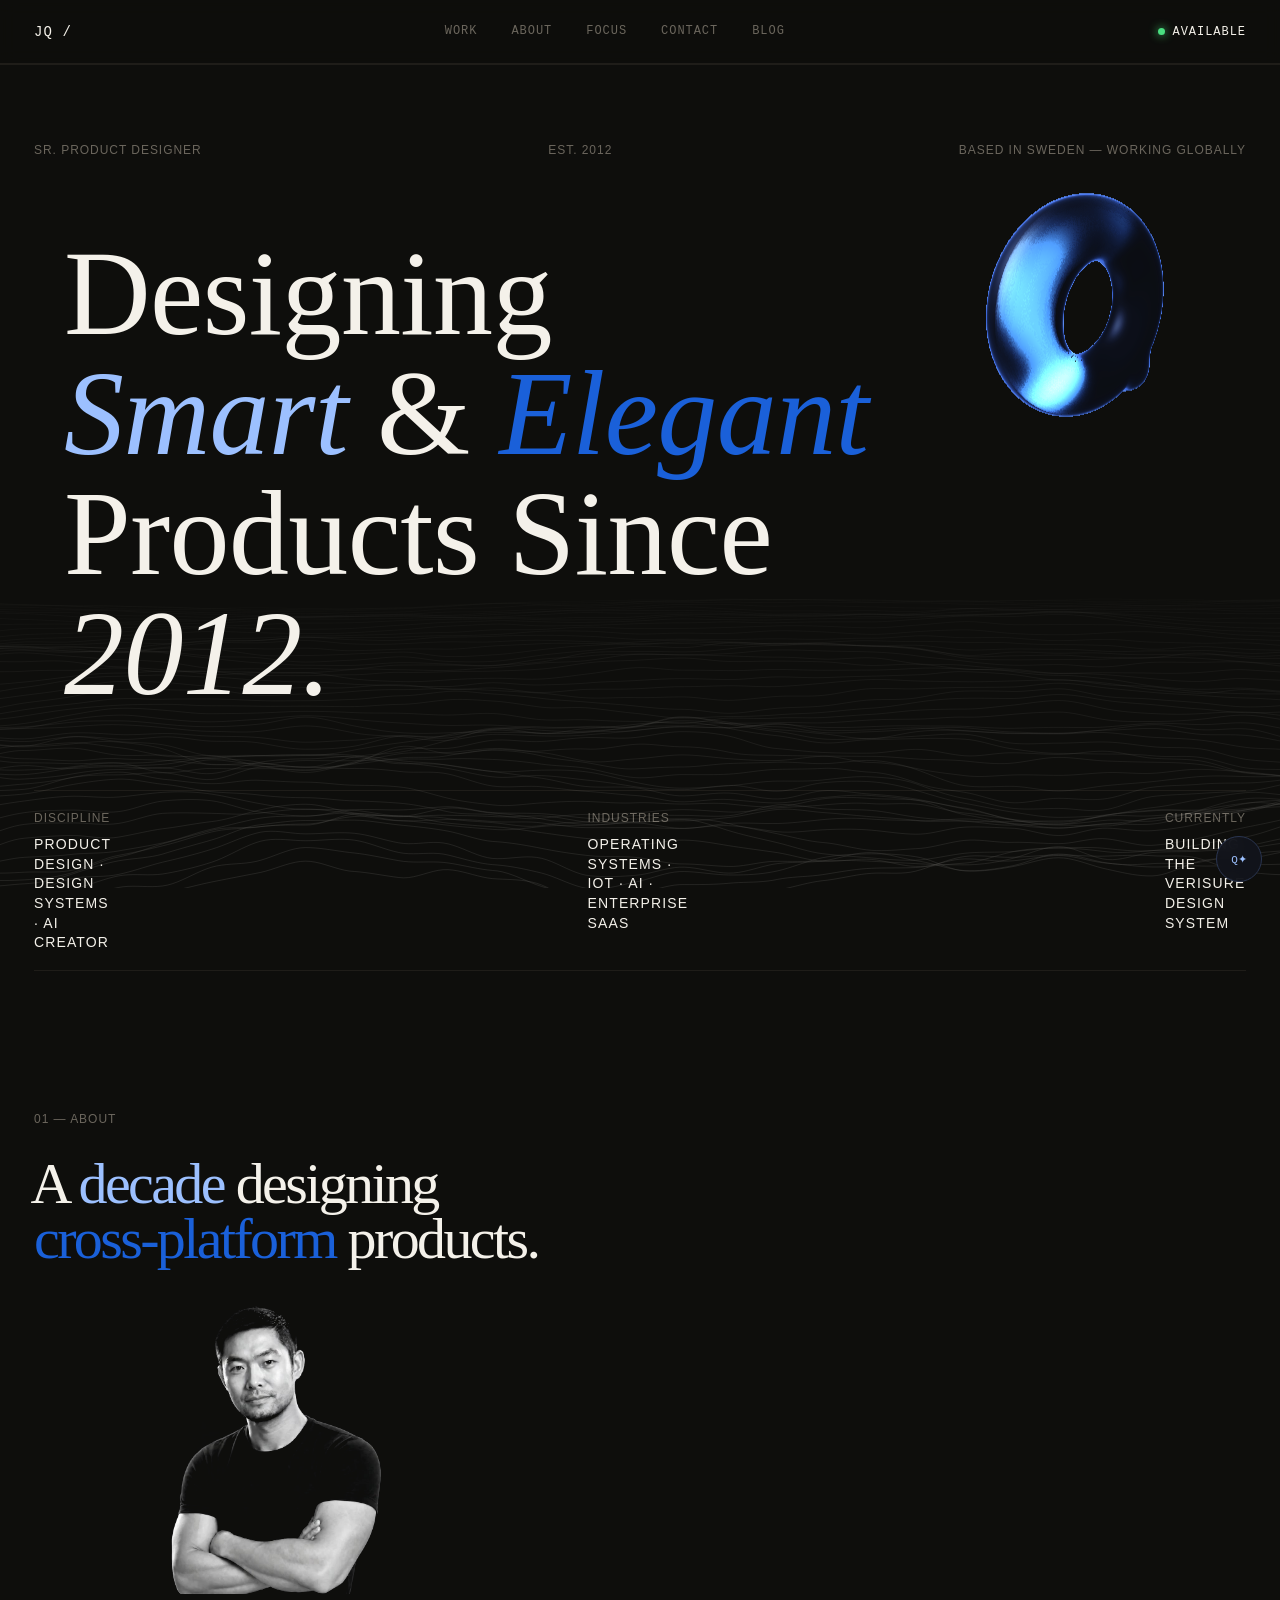
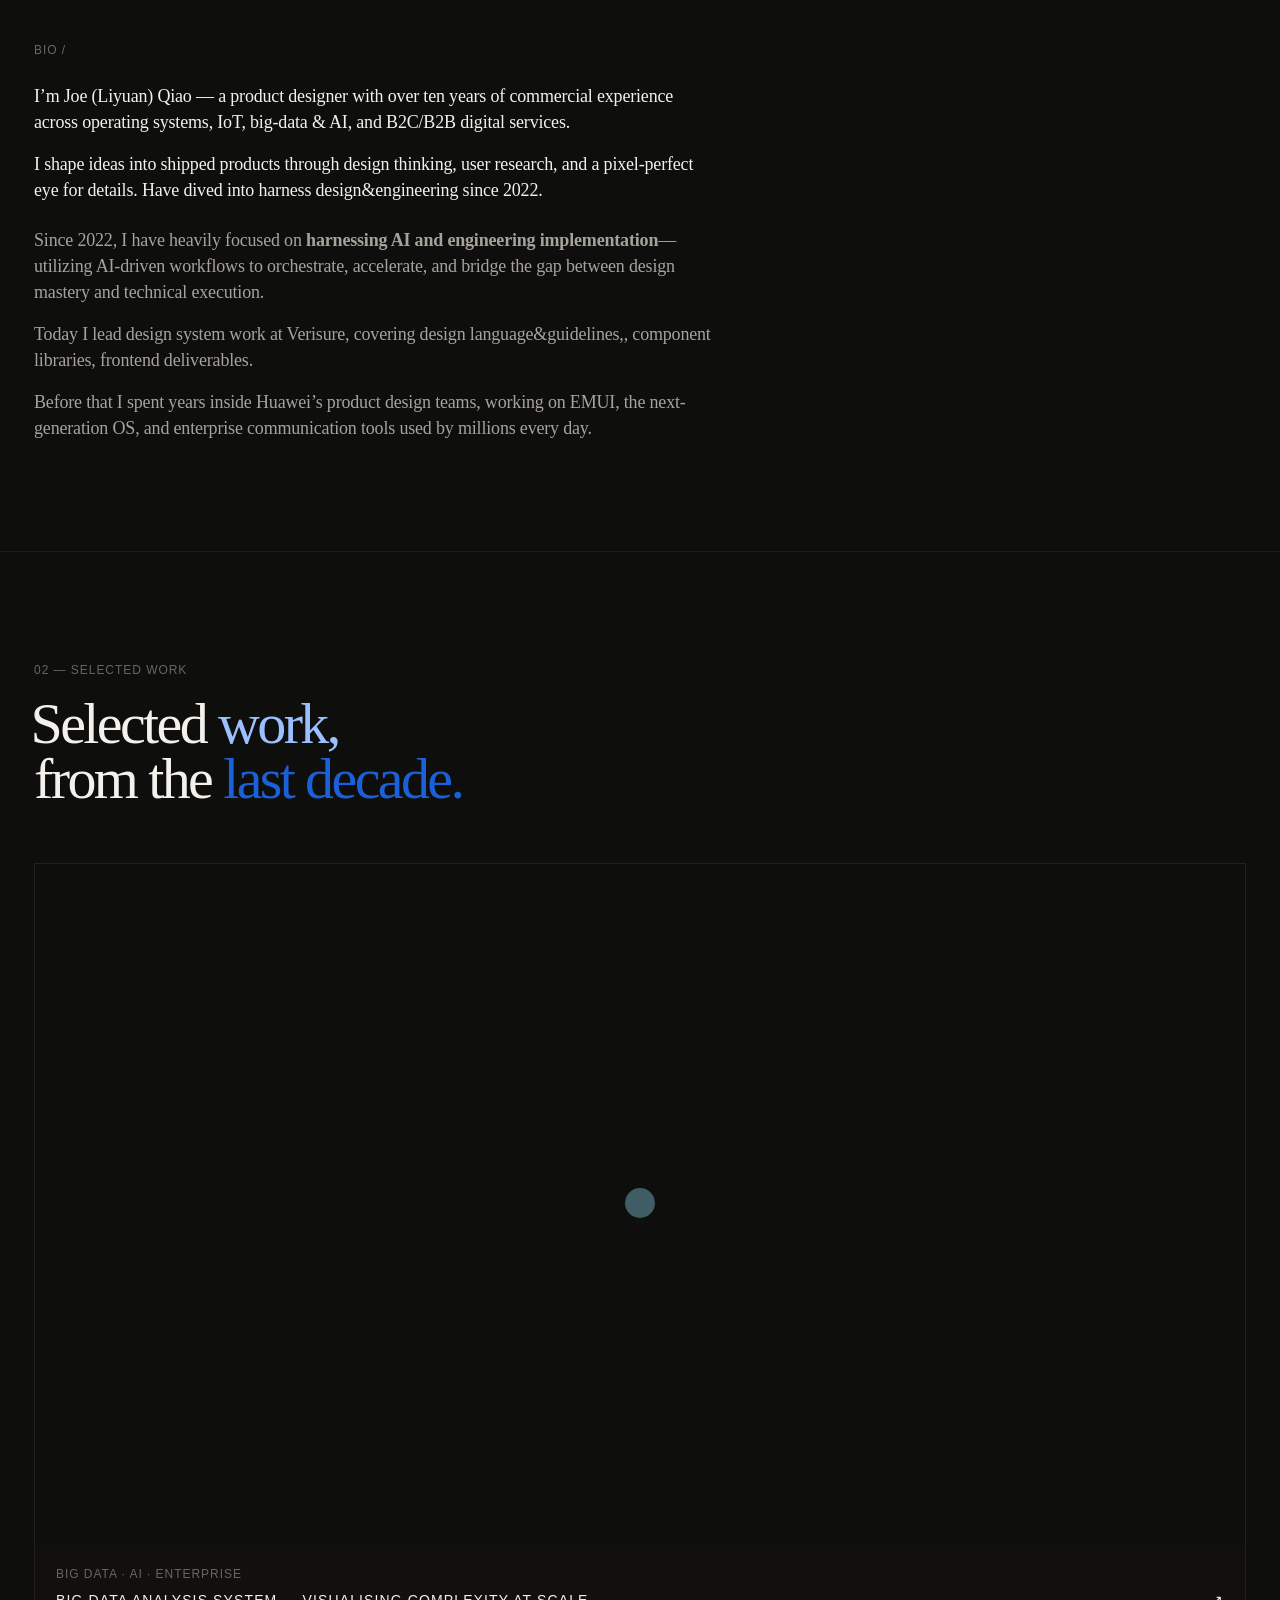
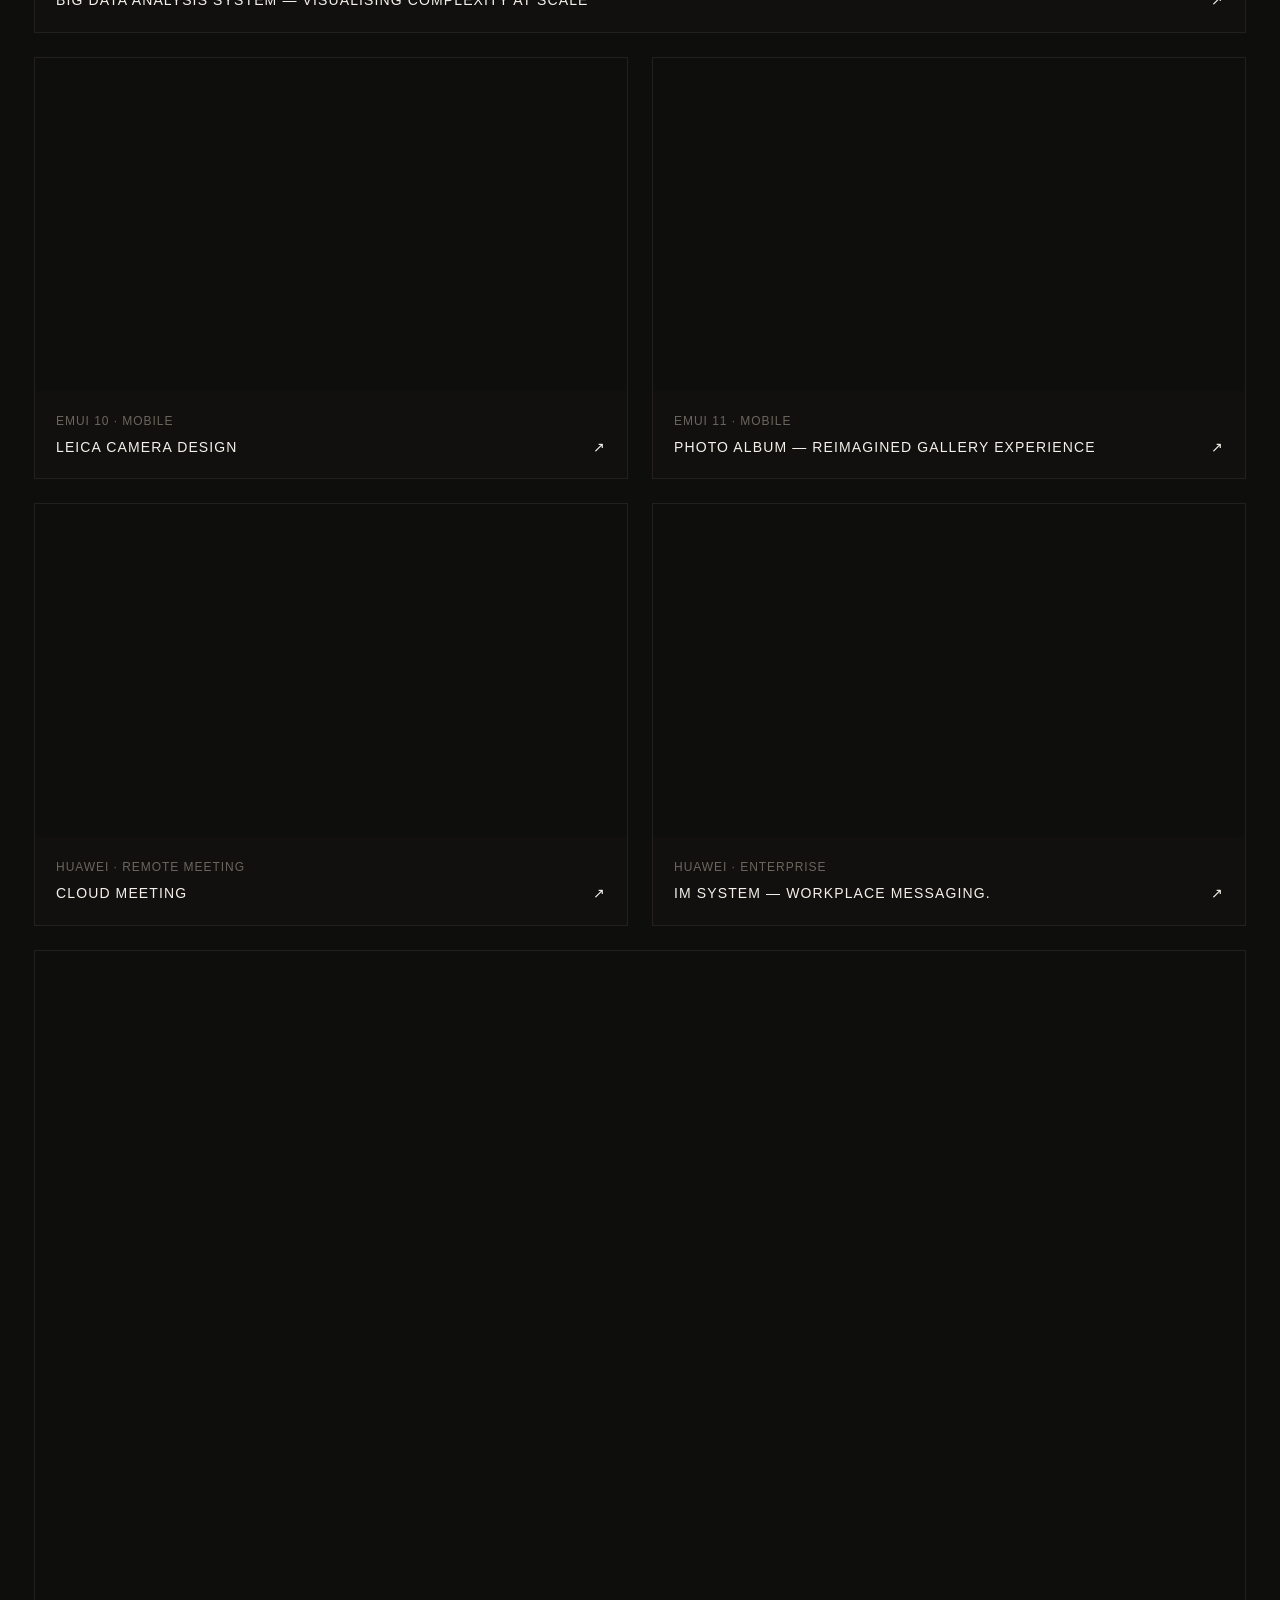
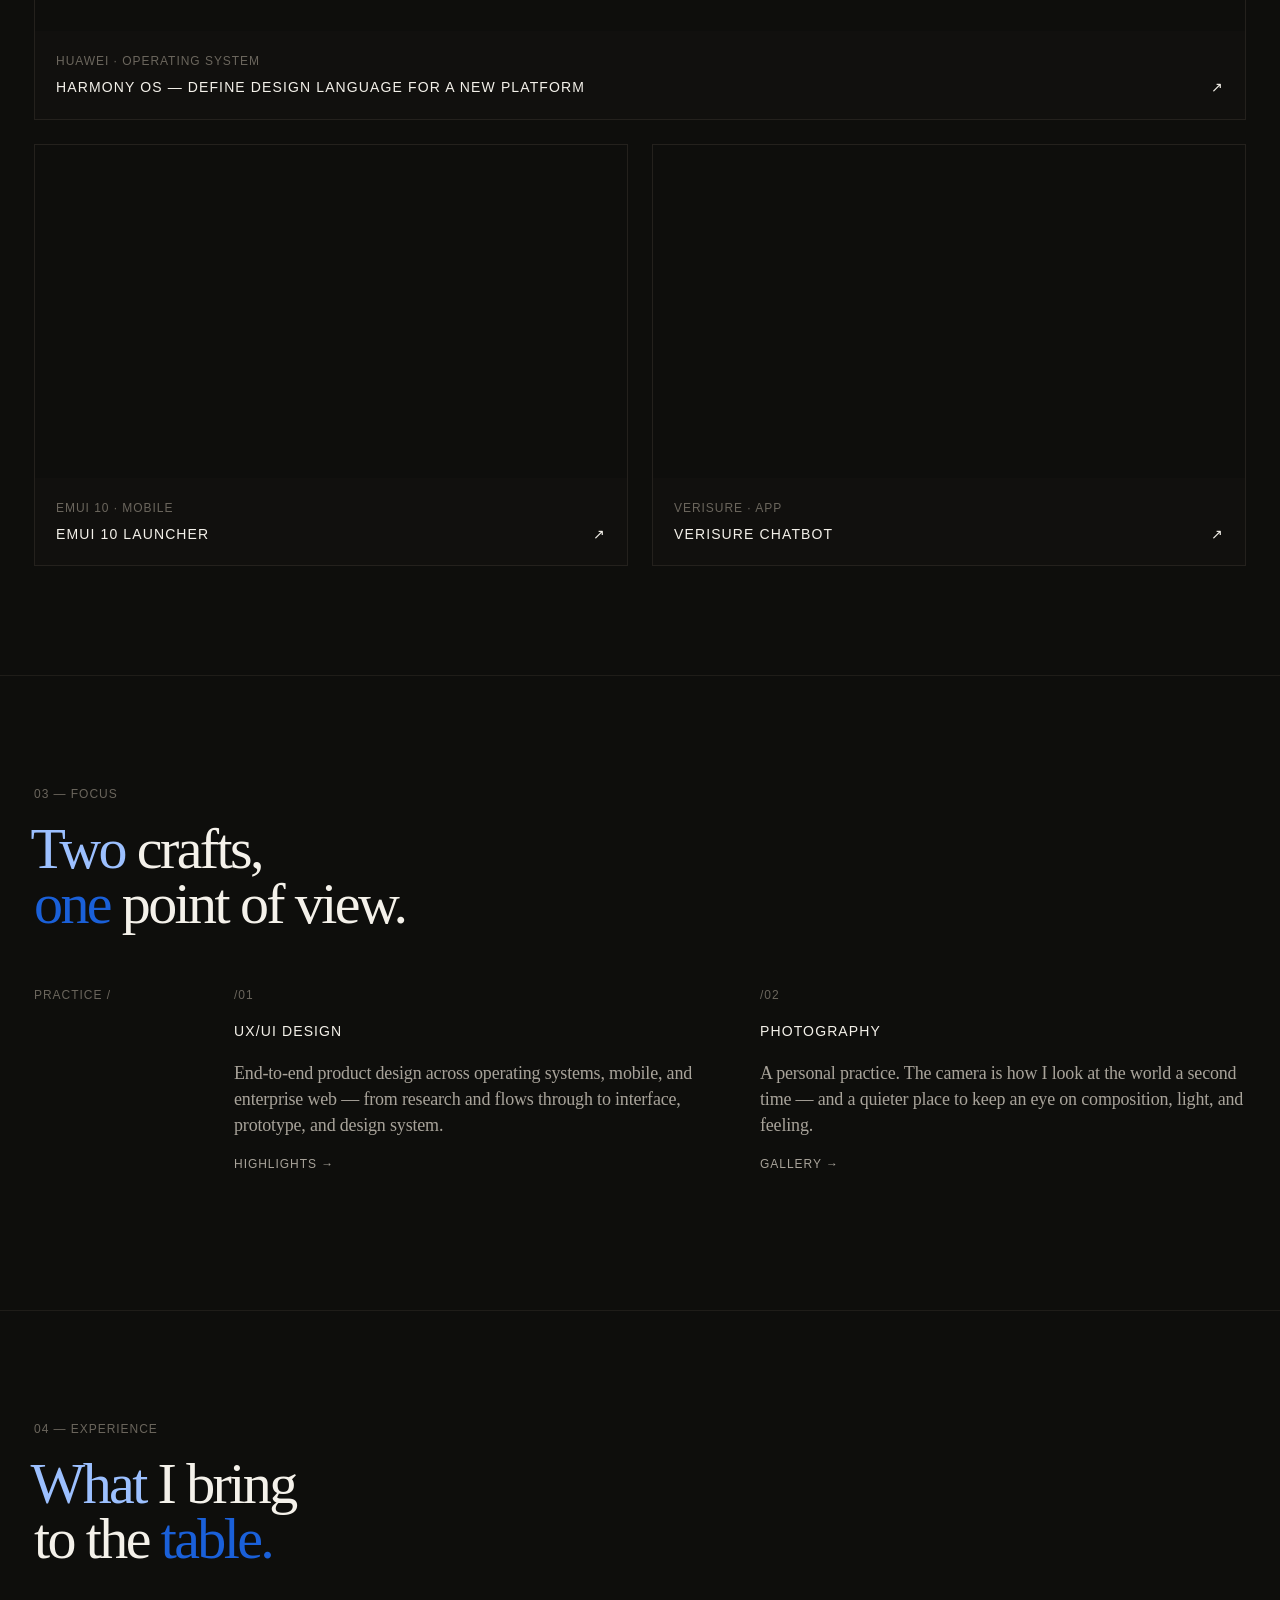
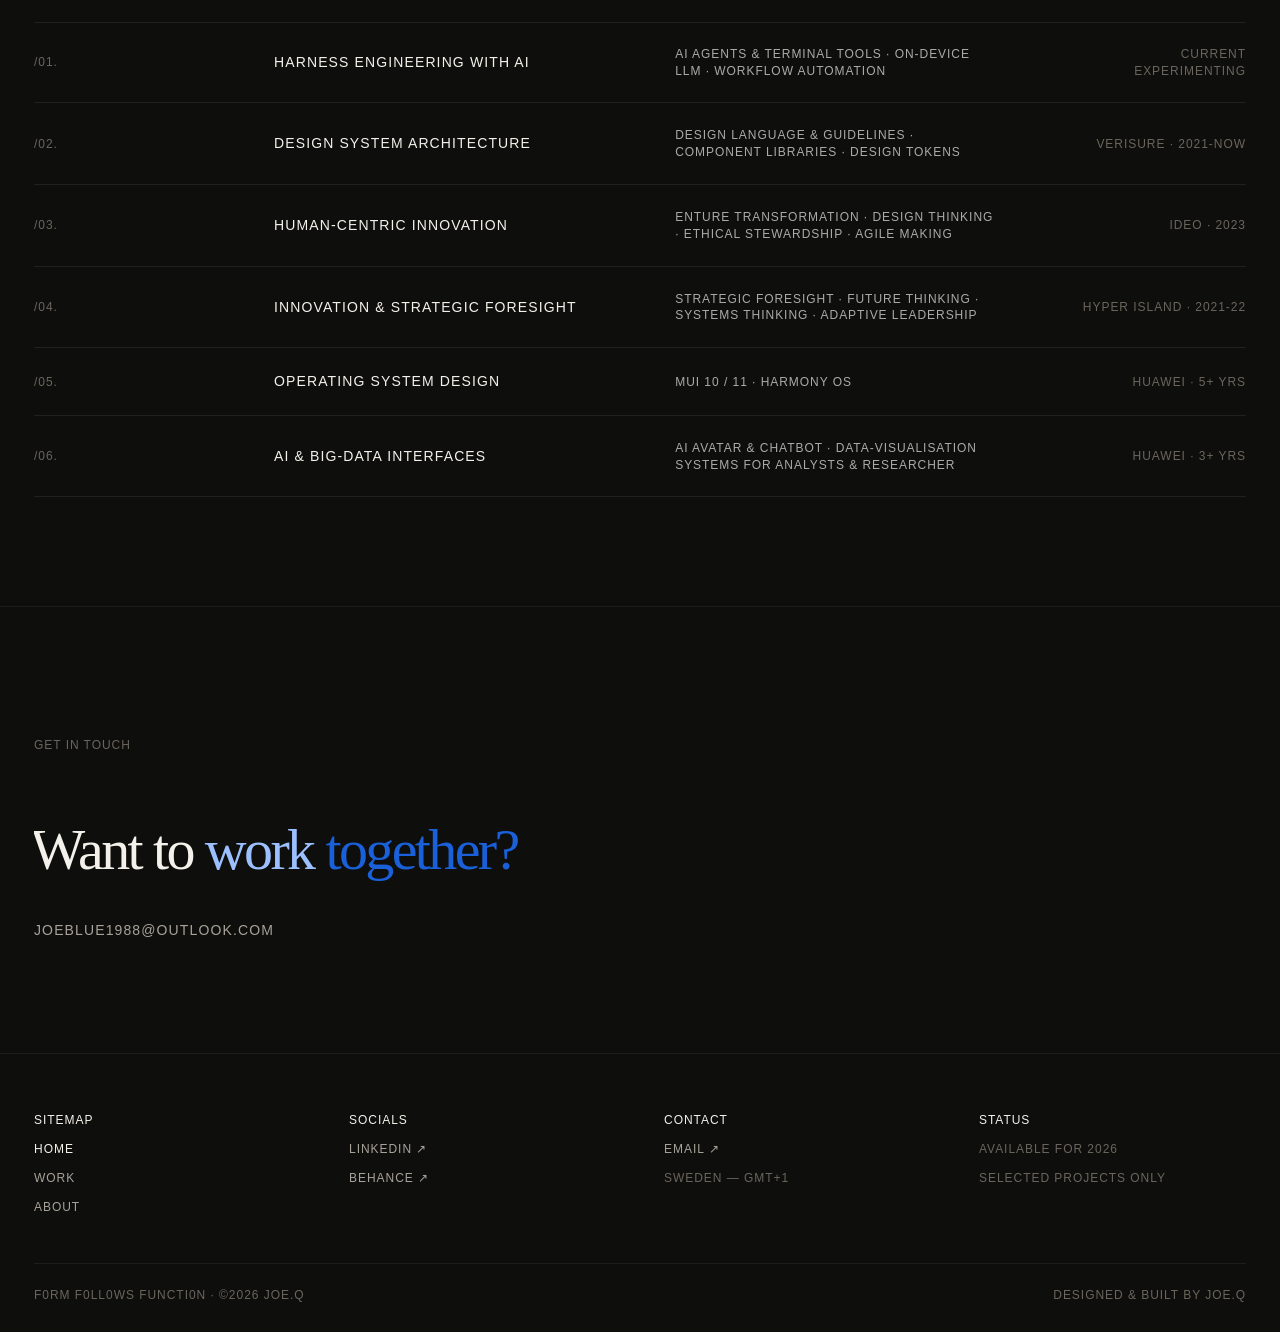
==== commit 15c28db0: "Update portfolio 2026-06-22" ====
--- a/index.html
+++ b/index.html
@@ -655,7 +655,7 @@
     
     <!-- End of bodyStart -->
 	
-	<div id="main" data-framer-hydrate-v2="{&quot;routeId&quot;:&quot;augiA20Il&quot;,&quot;localeId&quot;:&quot;default&quot;,&quot;breakpoints&quot;:[{&quot;hash&quot;:&quot;72rtr7&quot;}]}" data-framer-ssr-released-at="2026-06-11T22:09:11.343Z" data-framer-page-optimized-at="2026-06-20T20:26:21.728Z" data-framer-generated-page=""><!--$--><style data-framer-html-style="">html body { background: rgb(14, 14, 12); } html { font-size: 100%; }</style><div data-framer-root="" class="framer-HRbOu framer-9hiop framer-F6qRW framer-0AQ1N framer-M1Opl framer-tc7ng framer-72rtr7" style="min-height:100vh;width:auto"><div class="framer-1thxd95" data-framer-name="Navigation"><div class="framer-10bpo2g" data-framer-component-type="RichTextContainer" style="transform:none"><p class="framer-text framer-styles-preset-vlbzvf" data-styles-preset="DJ_gEhI40" dir="auto" style="--framer-text-color:rgb(244, 241, 234)"><!--$--><a class="framer-text framer-styles-preset-sjl1na" data-styles-preset="w8brgxKqK" href="https://joeqiao.framer.website/" data-framer-page-link-current="true">JQ /</a><!--/$--></p></div><div class="framer-114neai" data-framer-name="Navigation Links"><div class="framer-1oeiuek" data-framer-component-type="RichTextContainer" style="transform:none"><h3 class="framer-text framer-styles-preset-k937md" data-styles-preset="NhoEAo23D" dir="auto" style="--framer-text-alignment:start"><!--$--><a class="framer-text framer-styles-preset-sjl1na" data-styles-preset="w8brgxKqK" href="https://joeqiao.framer.website/#work">Work</a><!--/$--></h3></div><div class="framer-11xnoa7" data-framer-component-type="RichTextContainer" style="transform:none"><p class="framer-text framer-styles-preset-k937md" data-styles-preset="NhoEAo23D" dir="auto" style="--framer-text-alignment:start"><!--$--><a class="framer-text framer-styles-preset-sjl1na" data-styles-preset="w8brgxKqK" href="https://joeqiao.framer.website/#about">About</a><!--/$--></p></div><div class="framer-h732nv" data-framer-component-type="RichTextContainer" style="transform:none"><p class="framer-text framer-styles-preset-k937md" data-styles-preset="NhoEAo23D" dir="auto" style="--framer-text-alignment:start"><!--$--><a class="framer-text framer-styles-preset-sjl1na" data-styles-preset="w8brgxKqK" href="https://joeqiao.framer.website/#focus">Focus</a><!--/$--></p></div><div class="framer-1e3diay" data-framer-component-type="RichTextContainer" style="transform:none"><p class="framer-text framer-styles-preset-k937md" data-styles-preset="NhoEAo23D" dir="auto" style="--framer-text-alignment:start"><!--$--><a class="framer-text framer-styles-preset-sjl1na" data-styles-preset="w8brgxKqK" href="https://joeqiao.framer.website/#contact">Contact</a><!--/$--></p></div><div class="framer-10l54v6" data-framer-component-type="RichTextContainer" style="transform:none"><p class="framer-text framer-styles-preset-k937md" data-styles-preset="NhoEAo23D" dir="auto" style="--framer-text-alignment:start"><!--$--><a class="framer-text framer-styles-preset-sjl1na" data-styles-preset="w8brgxKqK" href="https://joeqiao.framer.website/#contact">blog</a><!--/$--></p></div></div><div class="framer-3vha09" data-framer-name="Availability"><div class="framer-uu6mn" data-framer-name="Status Dot"></div><div class="framer-cp2mxv" data-framer-component-type="RichTextContainer" style="transform:none"><p class="framer-text framer-styles-preset-k937md" data-styles-preset="NhoEAo23D" dir="auto">Available</p></div></div></div><div class="framer-12e9f22" data-border="true" data-framer-name="Opening" id="top"><div class="framer-1uol870" data-framer-name="Opening Metadata"><div class="framer-1k3nb5w" data-framer-component-type="RichTextContainer" style="transform:none"><p class="framer-text framer-styles-preset-k937md" data-styles-preset="NhoEAo23D" dir="auto">SR. PRODUCT DESIGNER</p></div><div class="framer-180nzca" data-framer-component-type="RichTextContainer" style="transform:none"><p class="framer-text framer-styles-preset-k937md" data-styles-preset="NhoEAo23D" dir="auto">EST. 2012</p></div><div class="framer-wvphuf" data-framer-component-type="RichTextContainer" style="transform:none"><p class="framer-text framer-styles-preset-k937md" data-styles-preset="NhoEAo23D" dir="auto">BASED IN SWEDEN — WORKING GLOBALLY</p></div></div><div class="framer-1x28tct"><div class="framer-hj8s87" data-framer-name="Opening Stage"><div class="framer-15iq3cl" data-framer-appear-id="15iq3cl" data-framer-component-type="RichTextContainer" style="opacity: 1; transform: none; will-change: transform;"><h1 dir="auto" style="--font-selector:R0Y7SW5zdHJ1bWVudCBTZXJpZi1yZWd1bGFy;--framer-font-family:&quot;Instrument Serif&quot;, &quot;Instrument Serif Placeholder&quot;, serif;--framer-font-size:133px;--framer-letter-spacing:-0.005em;--framer-line-height:1em;--framer-text-color:rgb(244, 241, 234)" class="framer-text">Designing <br class="framer-text"><span style="--font-selector:R0Y7SW5zdHJ1bWVudCBTZXJpZi1pdGFsaWM=;--framer-font-style:italic;--framer-text-color:var(--token-5328b5e5-43eb-457a-a3a1-44f50278c9ea, rgb(156, 192, 255))" class="framer-text">Smart</span><span style="--font-selector:R0Y7SW5zdHJ1bWVudCBTZXJpZi1pdGFsaWM=;--framer-font-style:italic;--framer-text-color:rgb(156, 192, 255)" class="framer-text"> </span>&amp; <span style="--font-selector:R0Y7SW5zdHJ1bWVudCBTZXJpZi1pdGFsaWM=;--framer-font-style:italic;--framer-text-color:var(--token-f557bfe0-e0c8-498e-8ac1-ccc9da6ceece, rgb(26, 96, 217))" class="framer-text">Elegant</span><br class="framer-text">Products Since <span style="--font-selector:R0Y7SW5zdHJ1bWVudCBTZXJpZi1pdGFsaWM=;--framer-font-style:italic" class="framer-text">2012.</span></h1></div></div></div><div class="framer-1fnwcg1-container"><div data-framer-component-type="Shader" style="display:block;flex:0 0 auto;width:100%;height:100%;border-radius:inherit;corner-shape:inherit;overflow-x:hidden;overflow-y:hidden;transform:none"><div style="position:absolute;inset:0;width:100%;height:100%;opacity:1"><canvas style="display:block;width:100%;height:100%" draggable="false" width="1440" height="299"></canvas></div></div></div><div class="framer-1qdwe61" data-border="true" data-framer-name="Discipline Strip"><div class="framer-1l8h0o1" data-framer-name="Discipline"><div class="framer-1ww8s0i" data-framer-component-type="RichTextContainer" style="transform:none"><p class="framer-text framer-styles-preset-k937md" data-styles-preset="NhoEAo23D" dir="auto">Discipline</p></div><div class="framer-1rek78o" data-framer-component-type="RichTextContainer" style="transform:none"><p class="framer-text framer-styles-preset-vlbzvf" data-styles-preset="DJ_gEhI40" dir="auto">Product Design · Design Systems · Ai creator</p></div></div><div class="framer-1uspn69" data-framer-name="Industries"><div class="framer-oi01zu" data-framer-component-type="RichTextContainer" style="transform:none"><p class="framer-text framer-styles-preset-k937md" data-styles-preset="NhoEAo23D" dir="auto">Industries</p></div><div class="framer-1rs2dj" data-framer-component-type="RichTextContainer" style="transform:none"><p class="framer-text framer-styles-preset-vlbzvf" data-styles-preset="DJ_gEhI40" dir="auto">Operating Systems · IoT · AI · Enterprise SaaS</p></div></div><div class="framer-1bdizhh" data-framer-name="Currently"><div class="framer-way7iz" data-framer-component-type="RichTextContainer" style="transform:none"><p class="framer-text framer-styles-preset-k937md" data-styles-preset="NhoEAo23D" dir="auto">Currently</p></div><div class="framer-546fy9" data-framer-component-type="RichTextContainer" style="transform:none"><p class="framer-text framer-styles-preset-vlbzvf" data-styles-preset="DJ_gEhI40" dir="auto">Building the Verisure design system</p></div></div></div><div class="framer-9c6oqw-container" data-framer-appear-id="9c6oqw" style="opacity: 1; transform: perspective(4269px); will-change: transform;"><div data-framer-component-type="Shader" style="display:block;flex:0 0 auto;width:100%;height:100%;border-radius:inherit;corner-shape:inherit;overflow-x:hidden;overflow-y:hidden;transform:none"><div style="position: absolute; inset: 0px; width: 100%; height: 100%; opacity: 1;"><canvas draggable="false" style="display: block; width: 100%; height: 100%;" width="864" height="864"></canvas></div><div style="position: absolute; inset: 0px; width: 100%; height: 100%; opacity: 0; transition: opacity 200ms ease-in-out; pointer-events: none;"><div data-framer-background-image-wrapper="true" style="position: absolute; border-radius: inherit; corner-shape: inherit; inset: 0px;"><img decoding="auto" loading="lazy" src="https://framerusercontent.com/images/24MWeLymoQIUGlqBsnukClkoUzY.png" alt="" draggable="false" style="display: block; width: 100%; height: 100%; border-radius: inherit; corner-shape: inherit; object-position: center center; object-fit: cover;"></div></div></div></div></div><div class="framer-d5wl2t" data-border="true" data-framer-name="About" id="about"><div class="framer-8xeu0o" data-framer-name="About Header"><div class="framer-mfubrg" data-framer-component-type="RichTextContainer" style="transform:none"><p class="framer-text framer-styles-preset-k937md" data-styles-preset="NhoEAo23D" dir="auto">01 — ABOUT</p></div><div class="framer-ujao9o" data-framer-component-type="RichTextContainer" style="transform:none"><h2 dir="auto" style="--font-selector:R0Y7SW5zdHJ1bWVudCBTZXJpZi1yZWd1bGFy;--framer-font-family:&quot;Instrument Serif&quot;, &quot;Instrument Serif Placeholder&quot;, serif;--framer-font-open-type-features:&#39;blwf&#39; on, &#39;cv03&#39; on, &#39;cv04&#39; on, &#39;cv09&#39; on, &#39;cv11&#39; on;--framer-font-size:58px;--framer-letter-spacing:-0.045em;--framer-line-height:1em;--framer-text-color:rgb(244, 241, 234)" class="framer-text">A <span style="--framer-text-color:var(--token-5328b5e5-43eb-457a-a3a1-44f50278c9ea, rgb(156, 192, 255))" class="framer-text">decade </span>designing <br class="framer-text"><span style="--framer-text-color:var(--token-f557bfe0-e0c8-498e-8ac1-ccc9da6ceece, rgb(26, 96, 217))" class="framer-text">cross-platform</span> products.</h2></div><div class="framer-1qkkkch"><div style="position:absolute;border-radius:inherit;corner-shape:inherit;top:0;right:0;bottom:0;left:0" data-framer-background-image-wrapper="true"><img decoding="auto" width="2048" height="2048" sizes="533px" srcset="https://framerusercontent.com/images/GtcwXDXluSZZ0pjByBslVhagXU.png?scale-down-to=512&amp;width=2048&amp;height=2048 512w,https://framerusercontent.com/images/GtcwXDXluSZZ0pjByBslVhagXU.png?scale-down-to=1024&amp;width=2048&amp;height=2048 1024w,https://framerusercontent.com/images/GtcwXDXluSZZ0pjByBslVhagXU.png?width=2048&amp;height=2048 2048w" src="https://framerusercontent.com/images/GtcwXDXluSZZ0pjByBslVhagXU.png" alt="" style="display:block;width:100%;height:100%;border-radius:inherit;corner-shape:inherit;object-position:center;object-fit:contain"></div><div class="framer-1ib0uz2-container"><div data-framer-component-type="Shader" style="display:block;flex:0 0 auto;width:100%;height:100%;border-radius:inherit;corner-shape:inherit;overflow-x:hidden;overflow-y:hidden;transform:none" tabindex="0"><div style="position: absolute; inset: 0px; width: 100%; height: 100%; opacity: 1;"><canvas draggable="false" style="display: block; width: 100%; height: 100%;" width="600" height="600"></canvas></div><div style="position: absolute; inset: 0px; width: 100%; height: 100%; opacity: 0; transition: opacity 200ms ease-in-out; pointer-events: none;"><div data-framer-background-image-wrapper="true" style="position: absolute; border-radius: inherit; corner-shape: inherit; inset: 0px;"><img decoding="auto" loading="lazy" src="https://framerusercontent.com/images/tD69MT6SsYise57KiYjbdxyC7VU.png" alt="" draggable="false" style="display: block; width: 100%; height: 100%; border-radius: inherit; corner-shape: inherit; object-position: center center; object-fit: cover;"></div></div></div></div></div></div><div class="framer-1bqu581" data-framer-name="About Copy"><div class="framer-1vllkmf" data-framer-component-type="RichTextContainer" style="transform:none"><p class="framer-text framer-styles-preset-k937md" data-styles-preset="NhoEAo23D" dir="auto">BIO /</p></div><div class="framer-139u7x3" data-framer-component-type="RichTextContainer" style="transform:none"><p class="framer-text framer-styles-preset-1udns6p" data-styles-preset="Krd7pGWSs" dir="auto">I’m Joe (Liyuan) Qiao — a product designer with over ten years of commercial experience across operating systems, IoT, big-data &amp; AI, and B2C/B2B digital services. </p><p class="framer-text framer-styles-preset-1udns6p" data-styles-preset="Krd7pGWSs" dir="auto">I shape ideas into shipped products through design thinking, user research, and a pixel-perfect eye for details. Have dived into harness design&amp;engineering since 2022.</p></div><div class="framer-2qhw6q" data-framer-component-type="RichTextContainer" style="transform:none"><p class="framer-text framer-styles-preset-1udns6p" data-styles-preset="Krd7pGWSs" dir="auto" style="--framer-text-color:rgb(168, 163, 154)">Since 2022, I have heavily focused on <strong class="framer-text">harnessing AI and engineering implementation</strong>—utilizing AI-driven workflows to orchestrate, accelerate, and bridge the gap between design mastery and technical execution.</p><p class="framer-text framer-styles-preset-1udns6p" data-styles-preset="Krd7pGWSs" dir="auto" style="--framer-text-color:rgb(168, 163, 154)">Today I lead design system work at Verisure, covering design language&amp;guidelines,, component libraries, frontend deliverables. </p><p class="framer-text framer-styles-preset-1udns6p" data-styles-preset="Krd7pGWSs" dir="auto" style="--framer-text-color:rgb(168, 163, 154)">Before that I spent years inside Huawei’s product design teams, working on EMUI, the next-generation OS, and enterprise communication tools used by millions every day.</p></div></div></div><div class="framer-14w6tz" data-border="true" data-framer-name="Selected Work" id="work"><div class="framer-1us96uu" data-framer-name="Work Header"><div class="framer-qz8vmn" data-framer-component-type="RichTextContainer" style="transform:none"><p class="framer-text framer-styles-preset-k937md" data-styles-preset="NhoEAo23D" dir="auto">02 — SELECTED WORK</p></div><div class="framer-ogbpr1" data-framer-component-type="RichTextContainer" style="transform:none"><h2 class="framer-text framer-styles-preset-1a559id" data-styles-preset="eImlLAJGa" dir="auto">Selected <span style="--framer-text-color:var(--token-5328b5e5-43eb-457a-a3a1-44f50278c9ea, rgb(156, 192, 255))" class="framer-text">work,</span><br class="framer-text">from the <span style="--framer-text-color:var(--token-f557bfe0-e0c8-498e-8ac1-ccc9da6ceece, rgb(26, 96, 217))" class="framer-text">last decade.</span></h2></div></div><div class="framer-xdxfte" data-framer-name="Project Grid"><div class="framer-jwt8f6" data-border="true" data-framer-name="Big Data Analysis System"><div class="framer-1nx7j0j" data-framer-name="Feature Visual"><div class="framer-1ax7q8i-container"><!--$--><video src="https://framerusercontent.com/assets/a06W5le0ovyEjwknfXbNJInfE.mp4" loop="" autoplay="" preload="auto" poster="https://framerusercontent.com/images/DNdIiziUkbtAvcK5LfYdCL4g9J0.png?width=1920&amp;height=1255" controls="" muted="" playsinline="" style="cursor:auto;width:100%;height:100%;border-radius:0px;display:block;object-fit:fill;background-color:rgba(0, 0, 0, 0);object-position:50% 50%"></video><!--/$--></div><div class="framer-75fjcx" data-framer-name="Data Point"></div></div><div class="framer-15p6bll" data-framer-name="Feature Caption"><div class="framer-1scavtp" data-framer-name="Feature Copy"><div class="framer-s1ch0b" data-framer-component-type="RichTextContainer" style="transform:none"><p class="framer-text framer-styles-preset-k937md" data-styles-preset="NhoEAo23D" dir="auto">BIG DATA · AI · ENTERPRISE</p></div><div class="framer-1yikoj6" data-framer-component-type="RichTextContainer" style="transform:none"><p class="framer-text framer-styles-preset-vlbzvf" data-styles-preset="DJ_gEhI40" dir="auto">Big Data Analysis System — visualising complexity at scale</p></div></div><div class="framer-mojjje" data-framer-component-type="RichTextContainer" style="transform:none"><p class="framer-text framer-styles-preset-vlbzvf" data-styles-preset="DJ_gEhI40" dir="auto">↗</p></div></div></div><div class="framer-1svu7g7" data-border="true" data-framer-name="Leica Camera Design"><div class="framer-vasdz9" data-framer-name="Camera Visual"><div class="framer-1khgjdm-container"><!--$--><video src="https://framerusercontent.com/assets/MIbdDCXEqz3kyePMcDo5Z8eKPQ.mp4" loop="" preload="none" poster="https://framerusercontent.com/images/2CfpURHiCk2VjH7rAc3LR26ZCc.png?width=1920&amp;height=1080" muted="" playsinline="" style="cursor:auto;width:100%;height:100%;border-radius:0px;display:block;object-fit:cover;background-color:rgba(0, 0, 0, 0);object-position:50% 50%"></video><!--/$--></div></div><div class="framer-njy8i" data-framer-name="Feature Caption"><div class="framer-1xhnnvw" data-framer-name="Feature Copy"><div class="framer-1nlfkj8" data-framer-component-type="RichTextContainer" style="transform:none"><p class="framer-text framer-styles-preset-k937md" data-styles-preset="NhoEAo23D" dir="auto">EMUI 10 · MOBILE</p></div><div class="framer-18739kt" data-framer-component-type="RichTextContainer" style="transform:none"><p class="framer-text framer-styles-preset-vlbzvf" data-styles-preset="DJ_gEhI40" dir="auto">Leica Camera Design</p></div></div><div class="framer-16i4uww" data-framer-component-type="RichTextContainer" style="transform:none"><p class="framer-text framer-styles-preset-vlbzvf" data-styles-preset="DJ_gEhI40" dir="auto">↗</p></div></div></div><div class="framer-byf66g" data-border="true" data-framer-name="Photo Album"><div class="framer-16a5c3z" data-framer-name="Album Visual"><div class="framer-ev0c46-container"><!--$--><video src="https://framerusercontent.com/assets/S211biB6DecFSxg6a20NbsALE.mp4" loop="" preload="none" poster="https://framerusercontent.com/images/GsLyzTr5LMq3YtmQSYEGv7pXYU.png?width=1920&amp;height=1350" muted="" playsinline="" style="cursor:auto;width:100%;height:100%;border-radius:0px;display:block;object-fit:cover;background-color:rgba(0, 0, 0, 0);object-position:50% 50%"></video><!--/$--></div></div><div class="framer-w68m4r" data-framer-name="Feature Caption"><div class="framer-udhoy0" data-framer-name="Feature Copy"><div class="framer-12qgtti" data-framer-component-type="RichTextContainer" style="transform:none"><p class="framer-text framer-styles-preset-k937md" data-styles-preset="NhoEAo23D" dir="auto">EMUI 11 · MOBILE</p></div><div class="framer-5xdp5j" data-framer-component-type="RichTextContainer" style="transform:none"><p class="framer-text framer-styles-preset-vlbzvf" data-styles-preset="DJ_gEhI40" dir="auto">Photo Album — reimagined gallery experience</p></div></div><div class="framer-1v8xzat" data-framer-component-type="RichTextContainer" style="transform:none"><p class="framer-text framer-styles-preset-vlbzvf" data-styles-preset="DJ_gEhI40" dir="auto">↗</p></div></div></div><div class="framer-d6u1wh" data-border="true" data-framer-name="Cloud Meeting"><div class="framer-5qhgf9" data-framer-name="Meeting Visual"><div class="framer-1bmg84g-container"><!--$--><video src="https://framerusercontent.com/assets/4ZbE0P4FCkGe2jq3tpHsOOn8N8.mp4" loop="" preload="none" poster="https://framerusercontent.com/images/zS6z8sTgFgIhTSnMMEGCOyZPrI.png?width=1920&amp;height=1350" muted="" playsinline="" style="cursor:auto;width:100%;height:100%;border-radius:0px;display:block;object-fit:cover;background-color:rgba(0, 0, 0, 0);object-position:50% 50%"></video><!--/$--></div></div><div class="framer-11zuacm" data-framer-name="Feature Caption"><div class="framer-1y38q3h" data-framer-name="Feature Copy"><div class="framer-1p088y5" data-framer-component-type="RichTextContainer" style="transform:none"><p class="framer-text framer-styles-preset-k937md" data-styles-preset="NhoEAo23D" dir="auto">HUAWEI · REMOTE MEETING</p></div><div class="framer-p29vjc" data-framer-component-type="RichTextContainer" style="transform:none"><p class="framer-text framer-styles-preset-vlbzvf" data-styles-preset="DJ_gEhI40" dir="auto">Cloud Meeting</p></div></div><div class="framer-fdey04" data-framer-component-type="RichTextContainer" style="transform:none"><p class="framer-text framer-styles-preset-vlbzvf" data-styles-preset="DJ_gEhI40" dir="auto">↗</p></div></div></div><div class="framer-1wmzagc" data-border="true" data-framer-name="IM System"><div class="framer-1rgezse" data-framer-name="IM Visual"><div class="framer-v82qh2-container"><!--$--><video src="https://framerusercontent.com/assets/0o8BvycmNEzrbExiypTZIGogFvk.mp4" loop="" preload="none" poster="https://framerusercontent.com/images/iHWPZplUDZFFQrPiaJ24Ui70fw.png?width=1920&amp;height=1350" muted="" playsinline="" style="cursor:auto;width:100%;height:100%;border-radius:0px;display:block;object-fit:cover;background-color:rgba(0, 0, 0, 0);object-position:50% 50%"></video><!--/$--></div></div><div class="framer-3zdxpq" data-framer-name="Feature Caption"><div class="framer-1mtutvg" data-framer-name="Feature Copy"><div class="framer-175a1s" data-framer-component-type="RichTextContainer" style="transform:none"><p class="framer-text framer-styles-preset-k937md" data-styles-preset="NhoEAo23D" dir="auto">HUAWEI · ENTERPRISE</p></div><div class="framer-bbnqq3" data-framer-component-type="RichTextContainer" style="transform:none"><p class="framer-text framer-styles-preset-vlbzvf" data-styles-preset="DJ_gEhI40" dir="auto">IM System — workplace messaging.</p></div></div><div class="framer-1ijgunz" data-framer-component-type="RichTextContainer" style="transform:none"><p class="framer-text framer-styles-preset-vlbzvf" data-styles-preset="DJ_gEhI40" dir="auto">↗</p></div></div></div><div class="framer-13rbmxe" data-border="true" data-framer-name="Harmony OS — Define design language for a new platform"><div class="framer-1hk2ntd" data-framer-name="Feature Visual"><div class="framer-1h75hz2-container"><!--$--><video src="https://framerusercontent.com/assets/vIgM74IHwRUiU45Xke9UTlh2BPg.mp4" loop="" preload="none" muted="" playsinline="" style="cursor:auto;width:100%;height:100%;border-radius:0px;display:block;object-fit:cover;background-color:rgba(0, 0, 0, 0);object-position:50% 50%"></video><!--/$--></div></div><div class="framer-9qwu55" data-framer-name="Feature Caption"><div class="framer-1j455r2" data-framer-name="Feature Copy"><div class="framer-jabq0i" data-framer-component-type="RichTextContainer" style="transform:none"><p class="framer-text framer-styles-preset-k937md" data-styles-preset="NhoEAo23D" dir="auto">HUAWEI · OPERATING SYSTEM</p></div><div class="framer-cf8e5v" data-framer-component-type="RichTextContainer" style="transform:none"><p class="framer-text framer-styles-preset-vlbzvf" data-styles-preset="DJ_gEhI40" dir="auto">Harmony OS — Define design language for a new platform</p></div></div><div class="framer-1oxoky6" data-framer-component-type="RichTextContainer" style="transform:none"><p class="framer-text framer-styles-preset-vlbzvf" data-styles-preset="DJ_gEhI40" dir="auto">↗</p></div></div></div><div class="framer-9pqeua" data-border="true" data-framer-name="Cloud Meeting"><div class="framer-1ekdppf" data-framer-name="Meeting Visual"><div class="framer-3cz09h-container"><!--$--><video src="https://framerusercontent.com/assets/WtGWVoi42JgfSpIsHdhfDcurbso.mp4" loop="" preload="none" muted="" playsinline="" style="cursor:auto;width:100%;height:100%;border-radius:0px;display:block;object-fit:cover;background-color:rgba(0, 0, 0, 0);object-position:50% 50%"></video><!--/$--></div></div><div class="framer-hk8j4i" data-framer-name="Feature Caption"><div class="framer-h68ydx" data-framer-name="Feature Copy"><div class="framer-1n8p8x2" data-framer-component-type="RichTextContainer" style="transform:none"><p class="framer-text framer-styles-preset-k937md" data-styles-preset="NhoEAo23D" dir="auto">EMUI 10 · MOBILE</p></div><div class="framer-11hagpj" data-framer-component-type="RichTextContainer" style="transform:none"><p class="framer-text framer-styles-preset-vlbzvf" data-styles-preset="DJ_gEhI40" dir="auto">EMUI 10 LAuncher</p></div></div><div class="framer-654k6d" data-framer-component-type="RichTextContainer" style="transform:none"><p class="framer-text framer-styles-preset-vlbzvf" data-styles-preset="DJ_gEhI40" dir="auto">↗</p></div></div></div><div class="framer-gryzdh" data-border="true" data-framer-name="IM System"><div class="framer-6coxqi" data-framer-name="IM Visual"><div class="framer-mkfzru-container"><!--$--><video src="https://framerusercontent.com/assets/2YhBm2CUP1WQPWnYSPfUQc22ks.mp4" loop="" preload="none" muted="" playsinline="" style="cursor:auto;width:100%;height:100%;border-radius:0px;display:block;object-fit:cover;background-color:rgba(0, 0, 0, 0);object-position:50% 50%"></video><!--/$--></div></div><div class="framer-1fa51ip" data-framer-name="Feature Caption"><div class="framer-i786i0" data-framer-name="Feature Copy"><div class="framer-jicudv" data-framer-component-type="RichTextContainer" style="transform:none"><p class="framer-text framer-styles-preset-k937md" data-styles-preset="NhoEAo23D" dir="auto">Verisure · APP</p></div><div class="framer-1ega95l" data-framer-component-type="RichTextContainer" style="transform:none"><p class="framer-text framer-styles-preset-vlbzvf" data-styles-preset="DJ_gEhI40" dir="auto">Verisure chatbot</p></div></div><div class="framer-126jze1" data-framer-component-type="RichTextContainer" style="transform:none"><p class="framer-text framer-styles-preset-vlbzvf" data-styles-preset="DJ_gEhI40" dir="auto">↗</p></div></div></div></div></div><div class="framer-7h3tj3" data-border="true" data-framer-name="Focus" id="focus"><div class="framer-1fxt8" data-framer-name="Focus Header"><div class="framer-1n7lmdy" data-framer-component-type="RichTextContainer" style="transform:none"><p class="framer-text framer-styles-preset-k937md" data-styles-preset="NhoEAo23D" dir="auto">03 — FOCUS</p></div><div class="framer-1okp26s" data-framer-component-type="RichTextContainer" style="transform:none"><h2 class="framer-text framer-styles-preset-1a559id" data-styles-preset="eImlLAJGa" dir="auto"><span style="--framer-text-color:var(--token-5328b5e5-43eb-457a-a3a1-44f50278c9ea, rgb(156, 192, 255))" class="framer-text">Two</span> crafts,<br class="framer-text"><span style="--framer-text-color:var(--token-f557bfe0-e0c8-498e-8ac1-ccc9da6ceece, rgb(26, 96, 217))" class="framer-text">one</span> point of view.</h2></div></div><div class="framer-jyax8e" data-framer-name="Focus Grid"><div class="framer-67kjz" data-framer-component-type="RichTextContainer" style="transform:none"><p class="framer-text framer-styles-preset-k937md" data-styles-preset="NhoEAo23D" dir="auto">PRACTICE /</p></div><div class="framer-1u1w49h" data-border="true" data-framer-name="UX/UI Design"><div class="framer-hm4vdj" data-framer-component-type="RichTextContainer" style="transform:none"><p class="framer-text framer-styles-preset-k937md" data-styles-preset="NhoEAo23D" dir="auto">01</p></div><div class="framer-vlp12f" data-framer-component-type="RichTextContainer" style="transform:none"><p class="framer-text framer-styles-preset-vlbzvf" data-styles-preset="DJ_gEhI40" dir="auto">UX/UI Design</p></div><div class="framer-bvn4va" data-framer-component-type="RichTextContainer" style="transform:none"><p class="framer-text framer-styles-preset-1udns6p" data-styles-preset="Krd7pGWSs" dir="auto" style="--framer-text-color:rgb(168, 163, 154)">End-to-end product design across operating systems, mobile, and enterprise web — from research and flows through to interface, prototype, and design system.</p></div><div class="framer-1gcmfga" data-framer-component-type="RichTextContainer" style="transform:none"><h3 class="framer-text framer-styles-preset-k937md" data-styles-preset="NhoEAo23D" dir="auto"><!--$--><a class="framer-text framer-styles-preset-sjl1na" data-styles-preset="w8brgxKqK" href="https://joeqiao.framer.website/#work">Highlights →</a><!--/$--></h3></div></div><div class="framer-haspto" data-border="true" data-framer-name="Photography"><div class="framer-1j4eg2y" data-framer-component-type="RichTextContainer" style="transform:none"><p class="framer-text framer-styles-preset-k937md" data-styles-preset="NhoEAo23D" dir="auto">02</p></div><div class="framer-1biyntm" data-framer-component-type="RichTextContainer" style="transform:none"><p class="framer-text framer-styles-preset-vlbzvf" data-styles-preset="DJ_gEhI40" dir="auto">Photography</p></div><div class="framer-1b8csj4" data-framer-component-type="RichTextContainer" style="transform:none"><p class="framer-text framer-styles-preset-1udns6p" data-styles-preset="Krd7pGWSs" dir="auto" style="--framer-text-color:#a8a39a">A personal practice. The camera is how I look at the world a second time — and a quieter place to keep an eye on composition, light, and feeling.</p></div><div class="framer-pal1ib" data-framer-component-type="RichTextContainer" style="transform:none"><p class="framer-text framer-styles-preset-k937md" data-styles-preset="NhoEAo23D" dir="auto"><!--$--><a class="framer-text framer-styles-preset-sjl1na" data-styles-preset="w8brgxKqK" href="https://www.behance.net/joeblue88" target="_blank" rel="noopener">Gallery →</a><!--/$--></p></div></div></div></div><div class="framer-y5do0f" data-border="true" data-framer-name="Experience"><div class="framer-171yl3n" data-framer-name="Experience Header"><div class="framer-1plytk0" data-framer-component-type="RichTextContainer" style="transform:none"><p class="framer-text framer-styles-preset-k937md" data-styles-preset="NhoEAo23D" dir="auto">04 — EXPERIENCE</p></div><div class="framer-1ugqs9h" data-framer-component-type="RichTextContainer" style="transform:none"><h2 class="framer-text framer-styles-preset-1a559id" data-styles-preset="eImlLAJGa" dir="auto"><span style="--framer-text-color:var(--token-5328b5e5-43eb-457a-a3a1-44f50278c9ea, rgb(156, 192, 255))" class="framer-text">What</span> I bring<br class="framer-text">to the <span style="--framer-text-color:var(--token-f557bfe0-e0c8-498e-8ac1-ccc9da6ceece, rgb(26, 96, 217))" class="framer-text">table.</span></h2></div></div><div class="framer-1kljf7" data-border="true" data-framer-name="Experience Rows"><div class="framer-54ds49" data-border="true" data-framer-name="Experience Row"><div class="framer-1i7na8b" data-framer-component-type="RichTextContainer" style="transform:none"><p class="framer-text framer-styles-preset-k937md" data-styles-preset="NhoEAo23D" dir="auto">/01.</p></div><div class="framer-1h21xu" data-framer-component-type="RichTextContainer" style="transform:none"><p class="framer-text framer-styles-preset-vlbzvf" data-styles-preset="DJ_gEhI40" dir="auto">HARNESS ENGINEERING WITH AI</p></div><div class="framer-671yg2" data-framer-component-type="RichTextContainer" style="transform:none"><p class="framer-text framer-styles-preset-k937md" data-styles-preset="NhoEAo23D" dir="auto" style="--framer-text-color:rgb(171, 171, 171)">AI AGENTS &amp; TERMINAL TOOLS · ON-DEVICE LLM · WORKFLOW AUTOMATION</p></div><div class="framer-17uo0e5" data-framer-component-type="RichTextContainer" style="transform:none"><p class="framer-text framer-styles-preset-k937md" data-styles-preset="NhoEAo23D" dir="auto" style="--framer-text-alignment:right">CURRENT EXPERIMENTING</p></div></div><div class="framer-ow4dn6" data-border="true" data-framer-name="Experience Row"><div class="framer-j5yo2z" data-framer-component-type="RichTextContainer" style="transform:none"><p class="framer-text framer-styles-preset-k937md" data-styles-preset="NhoEAo23D" dir="auto">/02.</p></div><div class="framer-15pozrq" data-framer-component-type="RichTextContainer" style="transform:none"><p class="framer-text framer-styles-preset-vlbzvf" data-styles-preset="DJ_gEhI40" dir="auto">DESIGN SYSTEM ARCHITECTURE</p></div><div class="framer-1n8gxkl" data-framer-component-type="RichTextContainer" style="transform:none"><p class="framer-text framer-styles-preset-k937md" data-styles-preset="NhoEAo23D" dir="auto" style="--framer-text-color:rgb(171, 171, 171)">DESIGN LANGUAGE &amp; GUIDELINES · COMPONENT LIBRARIES · DESIGN TOKENS</p></div><div class="framer-bxm342" data-framer-component-type="RichTextContainer" style="transform:none"><p class="framer-text framer-styles-preset-k937md" data-styles-preset="NhoEAo23D" dir="auto" style="--framer-text-alignment:right">Verisure · 2021-now</p></div></div><div class="framer-3rfc53" data-border="true" data-framer-name="Experience Row"><div class="framer-95f646" data-framer-component-type="RichTextContainer" style="transform:none"><p class="framer-text framer-styles-preset-k937md" data-styles-preset="NhoEAo23D" dir="auto">/03.</p></div><div class="framer-t6bphs" data-framer-component-type="RichTextContainer" style="transform:none"><p class="framer-text framer-styles-preset-vlbzvf" data-styles-preset="DJ_gEhI40" dir="auto">HUMAN-CENTRIC INNOVATION</p></div><div class="framer-24l8pl" data-framer-component-type="RichTextContainer" style="transform:none"><p class="framer-text framer-styles-preset-k937md" data-styles-preset="NhoEAo23D" dir="auto" style="--framer-text-color:rgb(171, 171, 171)">ENTURE TRANSFORMATION · DESIGN THINKING · ETHICAL STEWARDSHIP · AGILE MAKING</p></div><div class="framer-1lo3yew" data-framer-component-type="RichTextContainer" style="transform:none"><p class="framer-text framer-styles-preset-k937md" data-styles-preset="NhoEAo23D" dir="auto" style="--framer-text-alignment:right">IDEO · 2023</p></div></div><div class="framer-1gui5rk" data-border="true" data-framer-name="Experience Row"><div class="framer-16y75lv" data-framer-component-type="RichTextContainer" style="transform:none"><p class="framer-text framer-styles-preset-k937md" data-styles-preset="NhoEAo23D" dir="auto">/04.</p></div><div class="framer-cx5rmj" data-framer-component-type="RichTextContainer" style="transform:none"><p class="framer-text framer-styles-preset-vlbzvf" data-styles-preset="DJ_gEhI40" dir="auto">INNOVATION &amp; STRATEGIC FORESIGHT</p></div><div class="framer-diszuz" data-framer-component-type="RichTextContainer" style="transform:none"><p class="framer-text framer-styles-preset-k937md" data-styles-preset="NhoEAo23D" dir="auto" style="--framer-text-color:rgb(171, 171, 171)">STRATEGIC FORESIGHT · FUTURE THINKING · SYSTEMS THINKING · ADAPTIVE LEADERSHIP</p></div><div class="framer-14ajkov" data-framer-component-type="RichTextContainer" style="transform:none"><p class="framer-text framer-styles-preset-k937md" data-styles-preset="NhoEAo23D" dir="auto" style="--framer-text-alignment:right">HYPER ISLAND · 2021-22</p></div></div><div class="framer-13bixlk" data-border="true" data-framer-name="Experience Row"><div class="framer-jobsrb" data-framer-component-type="RichTextContainer" style="transform:none"><p class="framer-text framer-styles-preset-k937md" data-styles-preset="NhoEAo23D" dir="auto">/05.</p></div><div class="framer-39q6if" data-framer-component-type="RichTextContainer" style="transform:none"><p class="framer-text framer-styles-preset-vlbzvf" data-styles-preset="DJ_gEhI40" dir="auto">OPERATING SYSTEM DESIGN</p></div><div class="framer-1c3vu71" data-framer-component-type="RichTextContainer" style="transform:none"><p class="framer-text framer-styles-preset-k937md" data-styles-preset="NhoEAo23D" dir="auto" style="--framer-text-color:rgb(171, 171, 171)">MUI 10 / 11 · HARMONY OS</p></div><div class="framer-15bcdg8" data-framer-component-type="RichTextContainer" style="transform:none"><p class="framer-text framer-styles-preset-k937md" data-styles-preset="NhoEAo23D" dir="auto" style="--framer-text-alignment:right">huawei · 5+ yrs</p></div></div><div class="framer-g7zg8s" data-border="true" data-framer-name="Experience Row"><div class="framer-1w288ry" data-framer-component-type="RichTextContainer" style="transform:none"><p class="framer-text framer-styles-preset-k937md" data-styles-preset="NhoEAo23D" dir="auto">/06.</p></div><div class="framer-1m21pi7" data-framer-component-type="RichTextContainer" style="transform:none"><p class="framer-text framer-styles-preset-vlbzvf" data-styles-preset="DJ_gEhI40" dir="auto">AI &amp; Big-data interfaces</p></div><div class="framer-j7n2t1" data-framer-component-type="RichTextContainer" style="transform:none"><p class="framer-text framer-styles-preset-k937md" data-styles-preset="NhoEAo23D" dir="auto" style="--framer-text-color:rgb(171, 171, 171)">AI avatar &amp; Chatbot · data-Visualisation systems for analysts &amp; researcher</p></div><div class="framer-16qvb6k" data-framer-component-type="RichTextContainer" style="transform:none"><p class="framer-text framer-styles-preset-k937md" data-styles-preset="NhoEAo23D" dir="auto" style="--framer-text-alignment:right">huawei · 3+ yrs</p></div></div></div></div><div class="framer-duq1yy" data-border="true" data-framer-name="Contact" id="contact"><div class="framer-1qgv73k" data-framer-component-type="RichTextContainer" style="transform:none"><p class="framer-text framer-styles-preset-k937md" data-styles-preset="NhoEAo23D" dir="auto">GET IN TOUCH</p></div><div class="framer-1qzlhgf"><div class="framer-ubc6ip"><div class="framer-cpeu2m" data-framer-component-type="RichTextContainer" style="transform:none"><h2 class="framer-text framer-styles-preset-1a559id" data-styles-preset="eImlLAJGa" dir="auto">Want to <span style="--framer-text-color:var(--token-5328b5e5-43eb-457a-a3a1-44f50278c9ea, rgb(156, 192, 255))" class="framer-text">work</span> <span style="--framer-text-color:var(--token-f557bfe0-e0c8-498e-8ac1-ccc9da6ceece, rgb(26, 96, 217))" class="framer-text">together?</span></h2></div><div class="framer-fqmpnj" data-framer-component-type="RichTextContainer" style="transform:none"><p class="framer-text framer-styles-preset-vlbzvf" data-styles-preset="DJ_gEhI40" dir="auto"><!--$--><a class="framer-text framer-styles-preset-sjl1na" data-styles-preset="w8brgxKqK" href="mailto:joeblue1988@outlook.com?subject=Let%E2%80%99s%20talk%20design" rel="noopener">joeblue1988@outlook.com</a><!--/$--></p></div></div><div class="framer-1a01kqh-container"><div data-framer-component-type="Shader" style="display:block;flex:0 0 auto;width:100%;height:100%;border-radius:inherit;corner-shape:inherit;overflow-x:hidden;overflow-y:hidden;transform:none" tabindex="0"><div style="position:absolute;border-radius:inherit;corner-shape:inherit;top:0;right:0;bottom:0;left:0" data-framer-background-image-wrapper="true"><img decoding="auto" loading="lazy" src="https://framerusercontent.com/images/WlQLLwPOXjkTeRW7EHWc9iOYao.png" alt="" style="display:block;width:100%;height:100%;border-radius:inherit;corner-shape:inherit;object-position:center;object-fit:cover" draggable="false"></div></div></div></div></div><div class="framer-1d83ss8" data-framer-name="Footer"><div class="framer-10yty0o" data-framer-name="Footer Columns"><div class="framer-43x6g5" data-framer-name="Sitemap"><div class="framer-17adue0" data-framer-component-type="RichTextContainer" style="transform:none"><h4 class="framer-text framer-styles-preset-k937md" data-styles-preset="NhoEAo23D" dir="auto" style="--framer-text-color:#f4f1ea">Sitemap</h4></div><div class="framer-19fzt9a" data-framer-component-type="RichTextContainer" style="transform:none"><p class="framer-text framer-styles-preset-k937md" data-styles-preset="NhoEAo23D" dir="auto"><!--$--><a class="framer-text framer-styles-preset-sjl1na" data-styles-preset="w8brgxKqK" href="https://joeqiao.framer.website/" data-framer-page-link-current="true">Home</a><!--/$--></p></div><div class="framer-171wtnf" data-framer-component-type="RichTextContainer" style="transform:none"><p class="framer-text framer-styles-preset-k937md" data-styles-preset="NhoEAo23D" dir="auto"><!--$--><a class="framer-text framer-styles-preset-sjl1na" data-styles-preset="w8brgxKqK" href="https://joeqiao.framer.website/#work">Work</a><!--/$--></p></div><div class="framer-1toknob" data-framer-component-type="RichTextContainer" style="transform:none"><p class="framer-text framer-styles-preset-k937md" data-styles-preset="NhoEAo23D" dir="auto"><!--$--><a class="framer-text framer-styles-preset-sjl1na" data-styles-preset="w8brgxKqK" href="https://joeqiao.framer.website/#about">About</a><!--/$--></p></div></div><div class="framer-m7v5dk" data-framer-name="Socials"><div class="framer-1vcsx4q" data-framer-component-type="RichTextContainer" style="transform:none"><h4 class="framer-text framer-styles-preset-k937md" data-styles-preset="NhoEAo23D" dir="auto" style="--framer-text-color:#f4f1ea">Socials</h4></div><div class="framer-1t2bf5h" data-framer-component-type="RichTextContainer" style="transform:none"><p class="framer-text framer-styles-preset-k937md" data-styles-preset="NhoEAo23D" dir="auto"><!--$--><a class="framer-text framer-styles-preset-sjl1na" data-styles-preset="w8brgxKqK" href="https://www.linkedin.com/in/joe-q-9535237a/" target="_blank" rel="noopener">LinkedIn ↗</a><!--/$--></p></div><div class="framer-1q1dofk" data-framer-component-type="RichTextContainer" style="transform:none"><p class="framer-text framer-styles-preset-k937md" data-styles-preset="NhoEAo23D" dir="auto"><!--$--><a class="framer-text framer-styles-preset-sjl1na" data-styles-preset="w8brgxKqK" href="https://www.behance.net/joeblue88" target="_blank" rel="noopener">Behance ↗</a><!--/$--></p></div></div><div class="framer-guq2vd" data-framer-name="Footer Contact"><div class="framer-6g0msl" data-framer-component-type="RichTextContainer" style="transform:none"><h4 class="framer-text framer-styles-preset-k937md" data-styles-preset="NhoEAo23D" dir="auto" style="--framer-text-color:#f4f1ea">Contact</h4></div><div class="framer-1w8intn" data-framer-component-type="RichTextContainer" style="transform:none"><p class="framer-text framer-styles-preset-k937md" data-styles-preset="NhoEAo23D" dir="auto"><!--$--><a class="framer-text framer-styles-preset-sjl1na" data-styles-preset="w8brgxKqK" href="mailto:joeblue1988@outlook.com" rel="noopener">Email ↗</a><!--/$--></p></div><div class="framer-128ol2w" data-framer-component-type="RichTextContainer" style="transform:none"><p class="framer-text framer-styles-preset-k937md" data-styles-preset="NhoEAo23D" dir="auto">Sweden — GMT+1</p></div></div><div class="framer-aus6bm" data-framer-name="Footer Status"><div class="framer-6xb320" data-framer-component-type="RichTextContainer" style="transform:none"><h4 class="framer-text framer-styles-preset-k937md" data-styles-preset="NhoEAo23D" dir="auto" style="--framer-text-color:#f4f1ea">Status</h4></div><div class="framer-1clmc7c" data-framer-component-type="RichTextContainer" style="transform:none"><p class="framer-text framer-styles-preset-k937md" data-styles-preset="NhoEAo23D" dir="auto">Available for 2026</p></div><div class="framer-ug54hu" data-framer-component-type="RichTextContainer" style="transform:none"><p class="framer-text framer-styles-preset-k937md" data-styles-preset="NhoEAo23D" dir="auto">Selected projects only</p></div></div></div><div class="framer-1l4rses" data-border="true" data-framer-name="Footer Bottom"><div class="framer-1v12jq5" data-framer-component-type="RichTextContainer" style="transform:none"><p class="framer-text framer-styles-preset-k937md" data-styles-preset="NhoEAo23D" dir="auto">F0RM F0LL0WS FUNCTI0N · ©2026 Joe.Q</p></div><div class="framer-14nj0sq" data-framer-component-type="RichTextContainer" style="transform:none"><p class="framer-text framer-styles-preset-k937md" data-styles-preset="NhoEAo23D" dir="auto">Designed &amp; built by Joe.Q</p></div></div></div></div><div id="overlay"></div><!--/$--></div><script>(()=>{function u(){function n(t,e,i){let r=document.createElement("a");r.href=t,r.target=i,r.rel=e,document.body.appendChild(r),r.click(),r.remove()}function o(t){if(this.dataset.hydrated){this.removeEventListener("click",o);return}t.preventDefault(),t.stopPropagation();let e=this.getAttribute("href");if(!e)return;if(/Mac|iPod|iPhone|iPad/u.test(navigator.userAgent)?t.metaKey:t.ctrlKey)return n(e,"","_blank");let r=this.getAttribute("rel")??"",c=this.getAttribute("target")??"";n(e,r,c)}function a(t){if(this.dataset.hydrated){this.removeEventListener("auxclick",o);return}t.preventDefault(),t.stopPropagation();let e=this.getAttribute("href");e&&n(e,"","_blank")}function s(t){if(this.dataset.hydrated){this.removeEventListener("keydown",s);return}if(t.key!=="Enter")return;t.preventDefault(),t.stopPropagation();let e=this.getAttribute("href");if(!e)return;let i=this.getAttribute("rel")??"",r=this.getAttribute("target")??"";n(e,i,r)}document.querySelectorAll("[data-nested-link]").forEach(t=>{t instanceof HTMLElement&&(t.addEventListener("click",o),t.addEventListener("auxclick",a),t.addEventListener("keydown",s))})}return u})()()</script>
+	<div id="main" data-framer-hydrate-v2="{&quot;routeId&quot;:&quot;augiA20Il&quot;,&quot;localeId&quot;:&quot;default&quot;,&quot;breakpoints&quot;:[{&quot;hash&quot;:&quot;72rtr7&quot;}]}" data-framer-ssr-released-at="2026-06-11T22:09:11.343Z" data-framer-page-optimized-at="2026-06-20T20:26:21.728Z" data-framer-generated-page=""><!--$--><style data-framer-html-style="">html body { background: rgb(14, 14, 12); } html { font-size: 100%; }</style><div data-framer-root="" class="framer-HRbOu framer-9hiop framer-F6qRW framer-0AQ1N framer-M1Opl framer-tc7ng framer-72rtr7" style="min-height:100vh;width:auto"><div class="framer-1thxd95" data-framer-name="Navigation"><div class="framer-10bpo2g" data-framer-component-type="RichTextContainer" style="transform:none"><p class="framer-text framer-styles-preset-vlbzvf" data-styles-preset="DJ_gEhI40" dir="auto" style="--framer-text-color:rgb(244, 241, 234)"><!--$--><a class="framer-text framer-styles-preset-sjl1na" data-styles-preset="w8brgxKqK" href="https://joeqiao.framer.website/" data-framer-page-link-current="true">JQ /</a><!--/$--></p></div><div class="framer-114neai" data-framer-name="Navigation Links"><div class="framer-1oeiuek" data-framer-component-type="RichTextContainer" style="transform:none"><h3 class="framer-text framer-styles-preset-k937md" data-styles-preset="NhoEAo23D" dir="auto" style="--framer-text-alignment:start"><!--$--><a class="framer-text framer-styles-preset-sjl1na" data-styles-preset="w8brgxKqK" href="https://joeqiao.framer.website/#work">Work</a><!--/$--></h3></div><div class="framer-11xnoa7" data-framer-component-type="RichTextContainer" style="transform:none"><p class="framer-text framer-styles-preset-k937md" data-styles-preset="NhoEAo23D" dir="auto" style="--framer-text-alignment:start"><!--$--><a class="framer-text framer-styles-preset-sjl1na" data-styles-preset="w8brgxKqK" href="https://joeqiao.framer.website/#about">About</a><!--/$--></p></div><div class="framer-h732nv" data-framer-component-type="RichTextContainer" style="transform:none"><p class="framer-text framer-styles-preset-k937md" data-styles-preset="NhoEAo23D" dir="auto" style="--framer-text-alignment:start"><!--$--><a class="framer-text framer-styles-preset-sjl1na" data-styles-preset="w8brgxKqK" href="https://joeqiao.framer.website/#focus">Focus</a><!--/$--></p></div><div class="framer-1e3diay" data-framer-component-type="RichTextContainer" style="transform:none"><p class="framer-text framer-styles-preset-k937md" data-styles-preset="NhoEAo23D" dir="auto" style="--framer-text-alignment:start"><!--$--><a class="framer-text framer-styles-preset-sjl1na" data-styles-preset="w8brgxKqK" href="https://joeqiao.framer.website/#contact">Contact</a><!--/$--></p></div><div class="framer-10l54v6" data-framer-component-type="RichTextContainer" style="transform:none"><p class="framer-text framer-styles-preset-k937md" data-styles-preset="NhoEAo23D" dir="auto" style="--framer-text-alignment:start"><!--$--><a class="framer-text framer-styles-preset-sjl1na" data-styles-preset="w8brgxKqK" href="https://joeqiao.framer.website/#contact">blog</a><!--/$--></p></div></div><div class="framer-3vha09" data-framer-name="Availability"><div class="framer-uu6mn" data-framer-name="Status Dot"></div><div class="framer-cp2mxv" data-framer-component-type="RichTextContainer" style="transform:none"><p class="framer-text framer-styles-preset-k937md" data-styles-preset="NhoEAo23D" dir="auto">Available</p></div></div></div><div class="framer-12e9f22" data-border="true" data-framer-name="Opening" id="top"><div class="framer-1uol870" data-framer-name="Opening Metadata"><div class="framer-1k3nb5w" data-framer-component-type="RichTextContainer" style="transform:none"><p class="framer-text framer-styles-preset-k937md" data-styles-preset="NhoEAo23D" dir="auto">SR. PRODUCT DESIGNER</p></div><div class="framer-180nzca" data-framer-component-type="RichTextContainer" style="transform:none"><p class="framer-text framer-styles-preset-k937md" data-styles-preset="NhoEAo23D" dir="auto">EST. 2012</p></div><div class="framer-wvphuf" data-framer-component-type="RichTextContainer" style="transform:none"><p class="framer-text framer-styles-preset-k937md" data-styles-preset="NhoEAo23D" dir="auto">BASED IN SWEDEN — WORKING GLOBALLY</p></div></div><div class="framer-1x28tct"><div class="framer-hj8s87" data-framer-name="Opening Stage"><div class="framer-15iq3cl" data-framer-appear-id="15iq3cl" data-framer-component-type="RichTextContainer" style="opacity: 1; transform: none; will-change: transform;"><h1 dir="auto" style="--font-selector:R0Y7SW5zdHJ1bWVudCBTZXJpZi1yZWd1bGFy;--framer-font-family:&quot;Instrument Serif&quot;, &quot;Instrument Serif Placeholder&quot;, serif;--framer-font-size:133px;--framer-letter-spacing:-0.005em;--framer-line-height:1em;--framer-text-color:rgb(244, 241, 234)" class="framer-text">Designing <br class="framer-text"><span style="--font-selector:R0Y7SW5zdHJ1bWVudCBTZXJpZi1pdGFsaWM=;--framer-font-style:italic;--framer-text-color:var(--token-5328b5e5-43eb-457a-a3a1-44f50278c9ea, rgb(156, 192, 255))" class="framer-text">Smart</span><span style="--font-selector:R0Y7SW5zdHJ1bWVudCBTZXJpZi1pdGFsaWM=;--framer-font-style:italic;--framer-text-color:rgb(156, 192, 255)" class="framer-text"> </span>&amp; <span style="--font-selector:R0Y7SW5zdHJ1bWVudCBTZXJpZi1pdGFsaWM=;--framer-font-style:italic;--framer-text-color:var(--token-f557bfe0-e0c8-498e-8ac1-ccc9da6ceece, rgb(26, 96, 217))" class="framer-text">Elegant</span><br class="framer-text">Products Since <span style="--font-selector:R0Y7SW5zdHJ1bWVudCBTZXJpZi1pdGFsaWM=;--framer-font-style:italic" class="framer-text">2012.</span></h1></div></div></div><div class="framer-1fnwcg1-container"><div data-framer-component-type="Shader" style="display:block;flex:0 0 auto;width:100%;height:100%;border-radius:inherit;corner-shape:inherit;overflow-x:hidden;overflow-y:hidden;transform:none"><div style="position:absolute;inset:0;width:100%;height:100%;opacity:1"><canvas style="display:block;width:100%;height:100%" draggable="false" width="1440" height="299"></canvas></div></div></div><div class="framer-1qdwe61" data-border="true" data-framer-name="Discipline Strip"><div class="framer-1l8h0o1" data-framer-name="Discipline"><div class="framer-1ww8s0i" data-framer-component-type="RichTextContainer" style="transform:none"><p class="framer-text framer-styles-preset-k937md" data-styles-preset="NhoEAo23D" dir="auto">Discipline</p></div><div class="framer-1rek78o" data-framer-component-type="RichTextContainer" style="transform:none"><p class="framer-text framer-styles-preset-vlbzvf" data-styles-preset="DJ_gEhI40" dir="auto">Product Design · Design Systems · Ai creator</p></div></div><div class="framer-1uspn69" data-framer-name="Industries"><div class="framer-oi01zu" data-framer-component-type="RichTextContainer" style="transform:none"><p class="framer-text framer-styles-preset-k937md" data-styles-preset="NhoEAo23D" dir="auto">Industries</p></div><div class="framer-1rs2dj" data-framer-component-type="RichTextContainer" style="transform:none"><p class="framer-text framer-styles-preset-vlbzvf" data-styles-preset="DJ_gEhI40" dir="auto">Operating Systems · IoT · AI · Enterprise SaaS</p></div></div><div class="framer-1bdizhh" data-framer-name="Currently"><div class="framer-way7iz" data-framer-component-type="RichTextContainer" style="transform:none"><p class="framer-text framer-styles-preset-k937md" data-styles-preset="NhoEAo23D" dir="auto">Currently</p></div><div class="framer-546fy9" data-framer-component-type="RichTextContainer" style="transform:none"><p class="framer-text framer-styles-preset-vlbzvf" data-styles-preset="DJ_gEhI40" dir="auto">Building the Verisure design system</p></div></div></div><div class="framer-9c6oqw-container" data-framer-appear-id="9c6oqw" style="opacity: 1; transform: perspective(4269px); will-change: transform;"><div data-framer-component-type="Shader" style="display:block;flex:0 0 auto;width:100%;height:100%;border-radius:inherit;corner-shape:inherit;overflow-x:hidden;overflow-y:hidden;transform:none"><div style="position: absolute; inset: 0px; width: 100%; height: 100%; opacity: 1;"><canvas draggable="false" style="display: block; width: 100%; height: 100%;" width="864" height="864"></canvas></div><div style="position: absolute; inset: 0px; width: 100%; height: 100%; opacity: 0; transition: opacity 200ms ease-in-out; pointer-events: none;"><div data-framer-background-image-wrapper="true" style="position: absolute; border-radius: inherit; corner-shape: inherit; inset: 0px;"><img decoding="auto" loading="lazy" src="https://framerusercontent.com/images/24MWeLymoQIUGlqBsnukClkoUzY.png" alt="" draggable="false" style="display: block; width: 100%; height: 100%; border-radius: inherit; corner-shape: inherit; object-position: center center; object-fit: cover;"></div></div></div></div></div><div class="framer-d5wl2t" data-border="true" data-framer-name="About" id="about"><div class="framer-8xeu0o" data-framer-name="About Header"><div class="framer-mfubrg" data-framer-component-type="RichTextContainer" style="transform:none"><p class="framer-text framer-styles-preset-k937md" data-styles-preset="NhoEAo23D" dir="auto">01 — ABOUT</p></div><div class="framer-ujao9o" data-framer-component-type="RichTextContainer" style="transform:none"><h2 dir="auto" style="--font-selector:R0Y7SW5zdHJ1bWVudCBTZXJpZi1yZWd1bGFy;--framer-font-family:&quot;Instrument Serif&quot;, &quot;Instrument Serif Placeholder&quot;, serif;--framer-font-open-type-features:&#39;blwf&#39; on, &#39;cv03&#39; on, &#39;cv04&#39; on, &#39;cv09&#39; on, &#39;cv11&#39; on;--framer-font-size:58px;--framer-letter-spacing:-0.045em;--framer-line-height:1em;--framer-text-color:rgb(244, 241, 234)" class="framer-text">A <span style="--framer-text-color:var(--token-5328b5e5-43eb-457a-a3a1-44f50278c9ea, rgb(156, 192, 255))" class="framer-text">decade </span>designing <br class="framer-text"><span style="--framer-text-color:var(--token-f557bfe0-e0c8-498e-8ac1-ccc9da6ceece, rgb(26, 96, 217))" class="framer-text">cross-platform</span> products.</h2></div><div class="framer-1qkkkch"><div style="position:absolute;border-radius:inherit;corner-shape:inherit;top:0;right:0;bottom:0;left:0" data-framer-background-image-wrapper="true"><img decoding="auto" width="2048" height="2048" sizes="533px" srcset="https://framerusercontent.com/images/GtcwXDXluSZZ0pjByBslVhagXU.png?scale-down-to=512&amp;width=2048&amp;height=2048 512w,https://framerusercontent.com/images/GtcwXDXluSZZ0pjByBslVhagXU.png?scale-down-to=1024&amp;width=2048&amp;height=2048 1024w,https://framerusercontent.com/images/GtcwXDXluSZZ0pjByBslVhagXU.png?width=2048&amp;height=2048 2048w" src="https://framerusercontent.com/images/GtcwXDXluSZZ0pjByBslVhagXU.png" alt="" style="display:block;width:100%;height:100%;border-radius:inherit;corner-shape:inherit;object-position:center;object-fit:contain"></div><div class="framer-1ib0uz2-container"><div data-framer-component-type="Shader" style="display:block;flex:0 0 auto;width:100%;height:100%;border-radius:inherit;corner-shape:inherit;overflow-x:hidden;overflow-y:hidden;transform:none" tabindex="0"><div style="position: absolute; inset: 0px; width: 100%; height: 100%; opacity: 1;"><canvas draggable="false" style="display: block; width: 100%; height: 100%;" width="600" height="600"></canvas></div><div style="position: absolute; inset: 0px; width: 100%; height: 100%; opacity: 0; transition: opacity 200ms ease-in-out; pointer-events: none;"><div data-framer-background-image-wrapper="true" style="position: absolute; border-radius: inherit; corner-shape: inherit; inset: 0px;"><img decoding="auto" loading="lazy" src="https://framerusercontent.com/images/tD69MT6SsYise57KiYjbdxyC7VU.png" alt="" draggable="false" style="display: block; width: 100%; height: 100%; border-radius: inherit; corner-shape: inherit; object-position: center center; object-fit: cover;"></div></div></div></div></div></div><div class="framer-1bqu581" data-framer-name="About Copy"><div class="framer-1vllkmf" data-framer-component-type="RichTextContainer" style="transform:none"><p class="framer-text framer-styles-preset-k937md" data-styles-preset="NhoEAo23D" dir="auto">BIO /</p></div><div class="framer-139u7x3" data-framer-component-type="RichTextContainer" style="transform:none"><p class="framer-text framer-styles-preset-1udns6p" data-styles-preset="Krd7pGWSs" dir="auto">I’m Joe (Liyuan) Qiao — a product designer with over ten years of commercial experience across operating systems, IoT, big-data &amp; AI, and B2C/B2B digital services. </p><p class="framer-text framer-styles-preset-1udns6p" data-styles-preset="Krd7pGWSs" dir="auto">I shape ideas into shipped products through design thinking, user research, and a pixel-perfect eye for details. Have dived into harness design&amp;engineering since 2022.</p></div><div class="framer-2qhw6q" data-framer-component-type="RichTextContainer" style="transform:none"><p class="framer-text framer-styles-preset-1udns6p" data-styles-preset="Krd7pGWSs" dir="auto" style="--framer-text-color:rgb(168, 163, 154)">Since 2022, I have heavily focused on <strong class="framer-text">harnessing AI and engineering implementation</strong>—utilizing AI-driven workflows to orchestrate, accelerate, and bridge the gap between design mastery and technical execution.</p><p class="framer-text framer-styles-preset-1udns6p" data-styles-preset="Krd7pGWSs" dir="auto" style="--framer-text-color:rgb(168, 163, 154)">Today I lead design system work at Verisure, covering design language&amp;guidelines,, component libraries, frontend deliverables. </p><p class="framer-text framer-styles-preset-1udns6p" data-styles-preset="Krd7pGWSs" dir="auto" style="--framer-text-color:rgb(168, 163, 154)">Before that I spent years inside Huawei’s product design teams, working on EMUI, the next-generation OS, and enterprise communication tools used by millions every day.</p></div></div></div><div class="framer-14w6tz" data-border="true" data-framer-name="Selected Work" id="work"><div class="framer-1us96uu" data-framer-name="Work Header"><div class="framer-qz8vmn" data-framer-component-type="RichTextContainer" style="transform:none"><p class="framer-text framer-styles-preset-k937md" data-styles-preset="NhoEAo23D" dir="auto">02 — SELECTED WORK</p></div><div class="framer-ogbpr1" data-framer-component-type="RichTextContainer" style="transform:none"><h2 class="framer-text framer-styles-preset-1a559id" data-styles-preset="eImlLAJGa" dir="auto">Selected <span style="--framer-text-color:var(--token-5328b5e5-43eb-457a-a3a1-44f50278c9ea, rgb(156, 192, 255))" class="framer-text">work,</span><br class="framer-text">from the <span style="--framer-text-color:var(--token-f557bfe0-e0c8-498e-8ac1-ccc9da6ceece, rgb(26, 96, 217))" class="framer-text">last decade.</span></h2></div></div><div class="framer-xdxfte" data-framer-name="Project Grid"><div class="framer-jwt8f6" data-border="true" data-framer-name="Big Data Analysis System"><div class="framer-1nx7j0j" data-framer-name="Feature Visual"><div class="framer-1ax7q8i-container"><!--$--><video src="https://framerusercontent.com/assets/a06W5le0ovyEjwknfXbNJInfE.mp4" loop="" autoplay="" preload="auto" poster="https://framerusercontent.com/images/DNdIiziUkbtAvcK5LfYdCL4g9J0.png?width=1920&amp;height=1255" controls="" muted="" playsinline="" style="cursor:auto;width:100%;height:100%;border-radius:0px;display:block;object-fit:fill;background-color:rgba(0, 0, 0, 0);object-position:50% 50%"></video><!--/$--></div><div class="framer-75fjcx" data-framer-name="Data Point"></div></div><div class="framer-15p6bll" data-framer-name="Feature Caption"><div class="framer-1scavtp" data-framer-name="Feature Copy"><div class="framer-s1ch0b" data-framer-component-type="RichTextContainer" style="transform:none"><p class="framer-text framer-styles-preset-k937md" data-styles-preset="NhoEAo23D" dir="auto">BIG DATA · AI · ENTERPRISE</p></div><div class="framer-1yikoj6" data-framer-component-type="RichTextContainer" style="transform:none"><p class="framer-text framer-styles-preset-vlbzvf" data-styles-preset="DJ_gEhI40" dir="auto">Big Data Analysis System — visualising complexity at scale</p></div></div><div class="framer-mojjje" data-framer-component-type="RichTextContainer" style="transform:none"><p class="framer-text framer-styles-preset-vlbzvf" data-styles-preset="DJ_gEhI40" dir="auto">↗</p></div></div></div><div class="framer-1svu7g7" data-border="true" data-framer-name="Leica Camera Design"><div class="framer-vasdz9" data-framer-name="Camera Visual"><div class="framer-1khgjdm-container"><!--$--><video src="https://framerusercontent.com/assets/MIbdDCXEqz3kyePMcDo5Z8eKPQ.mp4" loop="" preload="none" poster="https://framerusercontent.com/images/2CfpURHiCk2VjH7rAc3LR26ZCc.png?width=1920&amp;height=1080" muted="" playsinline="" style="cursor:auto;width:100%;height:100%;border-radius:0px;display:block;object-fit:cover;background-color:rgba(0, 0, 0, 0);object-position:50% 50%"></video><!--/$--></div></div><div class="framer-njy8i" data-framer-name="Feature Caption"><div class="framer-1xhnnvw" data-framer-name="Feature Copy"><div class="framer-1nlfkj8" data-framer-component-type="RichTextContainer" style="transform:none"><p class="framer-text framer-styles-preset-k937md" data-styles-preset="NhoEAo23D" dir="auto">EMUI 10 · MOBILE</p></div><div class="framer-18739kt" data-framer-component-type="RichTextContainer" style="transform:none"><p class="framer-text framer-styles-preset-vlbzvf" data-styles-preset="DJ_gEhI40" dir="auto">Leica Camera Design</p></div></div><div class="framer-16i4uww" data-framer-component-type="RichTextContainer" style="transform:none"><p class="framer-text framer-styles-preset-vlbzvf" data-styles-preset="DJ_gEhI40" dir="auto">↗</p></div></div></div><div class="framer-byf66g" data-border="true" data-framer-name="Photo Album"><div class="framer-16a5c3z" data-framer-name="Album Visual"><div class="framer-ev0c46-container"><!--$--><video src="https://framerusercontent.com/assets/S211biB6DecFSxg6a20NbsALE.mp4" loop="" preload="none" poster="https://framerusercontent.com/images/GsLyzTr5LMq3YtmQSYEGv7pXYU.png?width=1920&amp;height=1350" muted="" playsinline="" style="cursor:auto;width:100%;height:100%;border-radius:0px;display:block;object-fit:cover;background-color:rgba(0, 0, 0, 0);object-position:50% 50%"></video><!--/$--></div></div><div class="framer-w68m4r" data-framer-name="Feature Caption"><div class="framer-udhoy0" data-framer-name="Feature Copy"><div class="framer-12qgtti" data-framer-component-type="RichTextContainer" style="transform:none"><p class="framer-text framer-styles-preset-k937md" data-styles-preset="NhoEAo23D" dir="auto">EMUI 11 · MOBILE</p></div><div class="framer-5xdp5j" data-framer-component-type="RichTextContainer" style="transform:none"><p class="framer-text framer-styles-preset-vlbzvf" data-styles-preset="DJ_gEhI40" dir="auto">Photo Album — reimagined gallery experience</p></div></div><div class="framer-1v8xzat" data-framer-component-type="RichTextContainer" style="transform:none"><p class="framer-text framer-styles-preset-vlbzvf" data-styles-preset="DJ_gEhI40" dir="auto">↗</p></div></div></div><div class="framer-d6u1wh" data-border="true" data-framer-name="Cloud Meeting"><div class="framer-5qhgf9" data-framer-name="Meeting Visual"><div class="framer-1bmg84g-container"><!--$--><video src="https://framerusercontent.com/assets/4ZbE0P4FCkGe2jq3tpHsOOn8N8.mp4" loop="" preload="none" poster="https://framerusercontent.com/images/zS6z8sTgFgIhTSnMMEGCOyZPrI.png?width=1920&amp;height=1350" muted="" playsinline="" style="cursor:auto;width:100%;height:100%;border-radius:0px;display:block;object-fit:cover;background-color:rgba(0, 0, 0, 0);object-position:50% 50%"></video><!--/$--></div></div><div class="framer-11zuacm" data-framer-name="Feature Caption"><div class="framer-1y38q3h" data-framer-name="Feature Copy"><div class="framer-1p088y5" data-framer-component-type="RichTextContainer" style="transform:none"><p class="framer-text framer-styles-preset-k937md" data-styles-preset="NhoEAo23D" dir="auto">HUAWEI · REMOTE MEETING</p></div><div class="framer-p29vjc" data-framer-component-type="RichTextContainer" style="transform:none"><p class="framer-text framer-styles-preset-vlbzvf" data-styles-preset="DJ_gEhI40" dir="auto">Cloud Meeting</p></div></div><div class="framer-fdey04" data-framer-component-type="RichTextContainer" style="transform:none"><p class="framer-text framer-styles-preset-vlbzvf" data-styles-preset="DJ_gEhI40" dir="auto">↗</p></div></div></div><div class="framer-1wmzagc" data-border="true" data-framer-name="IM System"><div class="framer-1rgezse" data-framer-name="IM Visual"><div class="framer-v82qh2-container"><!--$--><video src="https://framerusercontent.com/assets/0o8BvycmNEzrbExiypTZIGogFvk.mp4" loop="" preload="none" poster="https://framerusercontent.com/images/iHWPZplUDZFFQrPiaJ24Ui70fw.png?width=1920&amp;height=1350" muted="" playsinline="" style="cursor:auto;width:100%;height:100%;border-radius:0px;display:block;object-fit:cover;background-color:rgba(0, 0, 0, 0);object-position:50% 50%"></video><!--/$--></div></div><div class="framer-3zdxpq" data-framer-name="Feature Caption"><div class="framer-1mtutvg" data-framer-name="Feature Copy"><div class="framer-175a1s" data-framer-component-type="RichTextContainer" style="transform:none"><p class="framer-text framer-styles-preset-k937md" data-styles-preset="NhoEAo23D" dir="auto">HUAWEI · ENTERPRISE</p></div><div class="framer-bbnqq3" data-framer-component-type="RichTextContainer" style="transform:none"><p class="framer-text framer-styles-preset-vlbzvf" data-styles-preset="DJ_gEhI40" dir="auto">IM System — workplace messaging.</p></div></div><div class="framer-1ijgunz" data-framer-component-type="RichTextContainer" style="transform:none"><p class="framer-text framer-styles-preset-vlbzvf" data-styles-preset="DJ_gEhI40" dir="auto">↗</p></div></div></div><div class="framer-13rbmxe" data-border="true" data-framer-name="Harmony OS — Define design language for a new platform"><div class="framer-1hk2ntd" data-framer-name="Feature Visual"><div class="framer-1h75hz2-container"><!--$--><video src="https://framerusercontent.com/assets/vIgM74IHwRUiU45Xke9UTlh2BPg.mp4" loop="" preload="none" muted="" playsinline="" style="cursor:auto;width:100%;height:100%;border-radius:0px;display:block;object-fit:cover;background-color:rgba(0, 0, 0, 0);object-position:50% 50%"></video><!--/$--></div></div><div class="framer-9qwu55" data-framer-name="Feature Caption"><div class="framer-1j455r2" data-framer-name="Feature Copy"><div class="framer-jabq0i" data-framer-component-type="RichTextContainer" style="transform:none"><p class="framer-text framer-styles-preset-k937md" data-styles-preset="NhoEAo23D" dir="auto">HUAWEI · OPERATING SYSTEM</p></div><div class="framer-cf8e5v" data-framer-component-type="RichTextContainer" style="transform:none"><p class="framer-text framer-styles-preset-vlbzvf" data-styles-preset="DJ_gEhI40" dir="auto">Harmony OS — Define design language for a new platform</p></div></div><div class="framer-1oxoky6" data-framer-component-type="RichTextContainer" style="transform:none"><p class="framer-text framer-styles-preset-vlbzvf" data-styles-preset="DJ_gEhI40" dir="auto">↗</p></div></div></div><div class="framer-9pqeua" data-border="true" data-framer-name="Cloud Meeting"><div class="framer-1ekdppf" data-framer-name="Meeting Visual"><div class="framer-3cz09h-container"><!--$--><video src="https://framerusercontent.com/assets/WtGWVoi42JgfSpIsHdhfDcurbso.mp4" loop="" preload="none" muted="" playsinline="" style="cursor:auto;width:100%;height:100%;border-radius:0px;display:block;object-fit:cover;background-color:rgba(0, 0, 0, 0);object-position:50% 50%"></video><!--/$--></div></div><div class="framer-hk8j4i" data-framer-name="Feature Caption"><div class="framer-h68ydx" data-framer-name="Feature Copy"><div class="framer-1n8p8x2" data-framer-component-type="RichTextContainer" style="transform:none"><p class="framer-text framer-styles-preset-k937md" data-styles-preset="NhoEAo23D" dir="auto">EMUI 10 · MOBILE</p></div><div class="framer-11hagpj" data-framer-component-type="RichTextContainer" style="transform:none"><p class="framer-text framer-styles-preset-vlbzvf" data-styles-preset="DJ_gEhI40" dir="auto">EMUI 10 LAuncher</p></div></div><div class="framer-654k6d" data-framer-component-type="RichTextContainer" style="transform:none"><p class="framer-text framer-styles-preset-vlbzvf" data-styles-preset="DJ_gEhI40" dir="auto">↗</p></div></div></div><div class="framer-gryzdh" data-border="true" data-framer-name="IM System"><div class="framer-6coxqi" data-framer-name="IM Visual"><div class="framer-mkfzru-container"><!--$--><video src="https://framerusercontent.com/assets/2YhBm2CUP1WQPWnYSPfUQc22ks.mp4" loop="" preload="none" muted="" playsinline="" style="cursor:auto;width:100%;height:100%;border-radius:0px;display:block;object-fit:cover;background-color:rgba(0, 0, 0, 0);object-position:50% 50%"></video><!--/$--></div></div><div class="framer-1fa51ip" data-framer-name="Feature Caption"><div class="framer-i786i0" data-framer-name="Feature Copy"><div class="framer-jicudv" data-framer-component-type="RichTextContainer" style="transform:none"><p class="framer-text framer-styles-preset-k937md" data-styles-preset="NhoEAo23D" dir="auto">Verisure · APP</p></div><div class="framer-1ega95l" data-framer-component-type="RichTextContainer" style="transform:none"><p class="framer-text framer-styles-preset-vlbzvf" data-styles-preset="DJ_gEhI40" dir="auto">Verisure chatbot</p></div></div><div class="framer-126jze1" data-framer-component-type="RichTextContainer" style="transform:none"><p class="framer-text framer-styles-preset-vlbzvf" data-styles-preset="DJ_gEhI40" dir="auto">↗</p></div></div></div></div></div><div class="framer-7h3tj3" data-border="true" data-framer-name="Focus" id="focus"><div class="framer-1fxt8" data-framer-name="Focus Header"><div class="framer-1n7lmdy" data-framer-component-type="RichTextContainer" style="transform:none"><p class="framer-text framer-styles-preset-k937md" data-styles-preset="NhoEAo23D" dir="auto">03 — FOCUS</p></div><div class="framer-1okp26s" data-framer-component-type="RichTextContainer" style="transform:none"><h2 class="framer-text framer-styles-preset-1a559id" data-styles-preset="eImlLAJGa" dir="auto"><span style="--framer-text-color:var(--token-5328b5e5-43eb-457a-a3a1-44f50278c9ea, rgb(156, 192, 255))" class="framer-text">Two</span> crafts,<br class="framer-text"><span style="--framer-text-color:var(--token-f557bfe0-e0c8-498e-8ac1-ccc9da6ceece, rgb(26, 96, 217))" class="framer-text">one</span> point of view.</h2></div></div><div class="framer-jyax8e" data-framer-name="Focus Grid"><div class="framer-67kjz" data-framer-component-type="RichTextContainer" style="transform:none"><p class="framer-text framer-styles-preset-k937md" data-styles-preset="NhoEAo23D" dir="auto">PRACTICE /</p></div><div class="framer-1u1w49h" data-border="true" data-framer-name="UX/UI Design"><div class="framer-hm4vdj" data-framer-component-type="RichTextContainer" style="transform:none"><p class="framer-text framer-styles-preset-k937md" data-styles-preset="NhoEAo23D" dir="auto">/01</p></div><div class="framer-vlp12f" data-framer-component-type="RichTextContainer" style="transform:none"><p class="framer-text framer-styles-preset-vlbzvf" data-styles-preset="DJ_gEhI40" dir="auto">UX/UI Design</p></div><div class="framer-bvn4va" data-framer-component-type="RichTextContainer" style="transform:none"><p class="framer-text framer-styles-preset-1udns6p" data-styles-preset="Krd7pGWSs" dir="auto" style="--framer-text-color:rgb(168, 163, 154)">End-to-end product design across operating systems, mobile, and enterprise web — from research and flows through to interface, prototype, and design system.</p></div><div class="framer-1gcmfga" data-framer-component-type="RichTextContainer" style="transform:none"><h3 class="framer-text framer-styles-preset-k937md" data-styles-preset="NhoEAo23D" dir="auto"><!--$--><a class="framer-text framer-styles-preset-sjl1na" data-styles-preset="w8brgxKqK" href="https://joeqiao.framer.website/#work">Highlights →</a><!--/$--></h3></div></div><div class="framer-haspto" data-border="true" data-framer-name="Photography"><div class="framer-1j4eg2y" data-framer-component-type="RichTextContainer" style="transform:none"><p class="framer-text framer-styles-preset-k937md" data-styles-preset="NhoEAo23D" dir="auto">/02</p></div><div class="framer-1biyntm" data-framer-component-type="RichTextContainer" style="transform:none"><p class="framer-text framer-styles-preset-vlbzvf" data-styles-preset="DJ_gEhI40" dir="auto">Photography</p></div><div class="framer-1b8csj4" data-framer-component-type="RichTextContainer" style="transform:none"><p class="framer-text framer-styles-preset-1udns6p" data-styles-preset="Krd7pGWSs" dir="auto" style="--framer-text-color:#a8a39a">A personal practice. The camera is how I look at the world a second time — and a quieter place to keep an eye on composition, light, and feeling.</p></div><div class="framer-pal1ib" data-framer-component-type="RichTextContainer" style="transform:none"><p class="framer-text framer-styles-preset-k937md" data-styles-preset="NhoEAo23D" dir="auto"><!--$--><a class="framer-text framer-styles-preset-sjl1na" data-styles-preset="w8brgxKqK" href="https://www.behance.net/joeblue88" target="_blank" rel="noopener">Gallery →</a><!--/$--></p></div></div></div></div><div class="framer-y5do0f" data-border="true" data-framer-name="Experience"><div class="framer-171yl3n" data-framer-name="Experience Header"><div class="framer-1plytk0" data-framer-component-type="RichTextContainer" style="transform:none"><p class="framer-text framer-styles-preset-k937md" data-styles-preset="NhoEAo23D" dir="auto">04 — EXPERIENCE</p></div><div class="framer-1ugqs9h" data-framer-component-type="RichTextContainer" style="transform:none"><h2 class="framer-text framer-styles-preset-1a559id" data-styles-preset="eImlLAJGa" dir="auto"><span style="--framer-text-color:var(--token-5328b5e5-43eb-457a-a3a1-44f50278c9ea, rgb(156, 192, 255))" class="framer-text">What</span> I bring<br class="framer-text">to the <span style="--framer-text-color:var(--token-f557bfe0-e0c8-498e-8ac1-ccc9da6ceece, rgb(26, 96, 217))" class="framer-text">table.</span></h2></div></div><div class="framer-1kljf7" data-border="true" data-framer-name="Experience Rows"><div class="framer-54ds49" data-border="true" data-framer-name="Experience Row"><div class="framer-1i7na8b" data-framer-component-type="RichTextContainer" style="transform:none"><p class="framer-text framer-styles-preset-k937md" data-styles-preset="NhoEAo23D" dir="auto">/01.</p></div><div class="framer-1h21xu" data-framer-component-type="RichTextContainer" style="transform:none"><p class="framer-text framer-styles-preset-vlbzvf" data-styles-preset="DJ_gEhI40" dir="auto">HARNESS ENGINEERING WITH AI</p></div><div class="framer-671yg2" data-framer-component-type="RichTextContainer" style="transform:none"><p class="framer-text framer-styles-preset-k937md" data-styles-preset="NhoEAo23D" dir="auto" style="--framer-text-color:rgb(171, 171, 171)">AI AGENTS &amp; TERMINAL TOOLS · ON-DEVICE LLM · WORKFLOW AUTOMATION</p></div><div class="framer-17uo0e5" data-framer-component-type="RichTextContainer" style="transform:none"><p class="framer-text framer-styles-preset-k937md" data-styles-preset="NhoEAo23D" dir="auto" style="--framer-text-alignment:right">CURRENT EXPERIMENTING</p></div></div><div class="framer-ow4dn6" data-border="true" data-framer-name="Experience Row"><div class="framer-j5yo2z" data-framer-component-type="RichTextContainer" style="transform:none"><p class="framer-text framer-styles-preset-k937md" data-styles-preset="NhoEAo23D" dir="auto">/02.</p></div><div class="framer-15pozrq" data-framer-component-type="RichTextContainer" style="transform:none"><p class="framer-text framer-styles-preset-vlbzvf" data-styles-preset="DJ_gEhI40" dir="auto">DESIGN SYSTEM ARCHITECTURE</p></div><div class="framer-1n8gxkl" data-framer-component-type="RichTextContainer" style="transform:none"><p class="framer-text framer-styles-preset-k937md" data-styles-preset="NhoEAo23D" dir="auto" style="--framer-text-color:rgb(171, 171, 171)">DESIGN LANGUAGE &amp; GUIDELINES · COMPONENT LIBRARIES · DESIGN TOKENS</p></div><div class="framer-bxm342" data-framer-component-type="RichTextContainer" style="transform:none"><p class="framer-text framer-styles-preset-k937md" data-styles-preset="NhoEAo23D" dir="auto" style="--framer-text-alignment:right">Verisure · 2021-now</p></div></div><div class="framer-3rfc53" data-border="true" data-framer-name="Experience Row"><div class="framer-95f646" data-framer-component-type="RichTextContainer" style="transform:none"><p class="framer-text framer-styles-preset-k937md" data-styles-preset="NhoEAo23D" dir="auto">/03.</p></div><div class="framer-t6bphs" data-framer-component-type="RichTextContainer" style="transform:none"><p class="framer-text framer-styles-preset-vlbzvf" data-styles-preset="DJ_gEhI40" dir="auto">HUMAN-CENTRIC INNOVATION</p></div><div class="framer-24l8pl" data-framer-component-type="RichTextContainer" style="transform:none"><p class="framer-text framer-styles-preset-k937md" data-styles-preset="NhoEAo23D" dir="auto" style="--framer-text-color:rgb(171, 171, 171)">ENTURE TRANSFORMATION · DESIGN THINKING · ETHICAL STEWARDSHIP · AGILE MAKING</p></div><div class="framer-1lo3yew" data-framer-component-type="RichTextContainer" style="transform:none"><p class="framer-text framer-styles-preset-k937md" data-styles-preset="NhoEAo23D" dir="auto" style="--framer-text-alignment:right">IDEO · 2023</p></div></div><div class="framer-1gui5rk" data-border="true" data-framer-name="Experience Row"><div class="framer-16y75lv" data-framer-component-type="RichTextContainer" style="transform:none"><p class="framer-text framer-styles-preset-k937md" data-styles-preset="NhoEAo23D" dir="auto">/04.</p></div><div class="framer-cx5rmj" data-framer-component-type="RichTextContainer" style="transform:none"><p class="framer-text framer-styles-preset-vlbzvf" data-styles-preset="DJ_gEhI40" dir="auto">INNOVATION &amp; STRATEGIC FORESIGHT</p></div><div class="framer-diszuz" data-framer-component-type="RichTextContainer" style="transform:none"><p class="framer-text framer-styles-preset-k937md" data-styles-preset="NhoEAo23D" dir="auto" style="--framer-text-color:rgb(171, 171, 171)">STRATEGIC FORESIGHT · FUTURE THINKING · SYSTEMS THINKING · ADAPTIVE LEADERSHIP</p></div><div class="framer-14ajkov" data-framer-component-type="RichTextContainer" style="transform:none"><p class="framer-text framer-styles-preset-k937md" data-styles-preset="NhoEAo23D" dir="auto" style="--framer-text-alignment:right">HYPER ISLAND · 2021-22</p></div></div><div class="framer-13bixlk" data-border="true" data-framer-name="Experience Row"><div class="framer-jobsrb" data-framer-component-type="RichTextContainer" style="transform:none"><p class="framer-text framer-styles-preset-k937md" data-styles-preset="NhoEAo23D" dir="auto">/05.</p></div><div class="framer-39q6if" data-framer-component-type="RichTextContainer" style="transform:none"><p class="framer-text framer-styles-preset-vlbzvf" data-styles-preset="DJ_gEhI40" dir="auto">OPERATING SYSTEM DESIGN</p></div><div class="framer-1c3vu71" data-framer-component-type="RichTextContainer" style="transform:none"><p class="framer-text framer-styles-preset-k937md" data-styles-preset="NhoEAo23D" dir="auto" style="--framer-text-color:rgb(171, 171, 171)">MUI 10 / 11 · HARMONY OS</p></div><div class="framer-15bcdg8" data-framer-component-type="RichTextContainer" style="transform:none"><p class="framer-text framer-styles-preset-k937md" data-styles-preset="NhoEAo23D" dir="auto" style="--framer-text-alignment:right">huawei · 5+ yrs</p></div></div><div class="framer-g7zg8s" data-border="true" data-framer-name="Experience Row"><div class="framer-1w288ry" data-framer-component-type="RichTextContainer" style="transform:none"><p class="framer-text framer-styles-preset-k937md" data-styles-preset="NhoEAo23D" dir="auto">/06.</p></div><div class="framer-1m21pi7" data-framer-component-type="RichTextContainer" style="transform:none"><p class="framer-text framer-styles-preset-vlbzvf" data-styles-preset="DJ_gEhI40" dir="auto">AI &amp; Big-data interfaces</p></div><div class="framer-j7n2t1" data-framer-component-type="RichTextContainer" style="transform:none"><p class="framer-text framer-styles-preset-k937md" data-styles-preset="NhoEAo23D" dir="auto" style="--framer-text-color:rgb(171, 171, 171)">AI avatar &amp; Chatbot · data-Visualisation systems for analysts &amp; researcher</p></div><div class="framer-16qvb6k" data-framer-component-type="RichTextContainer" style="transform:none"><p class="framer-text framer-styles-preset-k937md" data-styles-preset="NhoEAo23D" dir="auto" style="--framer-text-alignment:right">huawei · 3+ yrs</p></div></div></div></div><div class="framer-duq1yy" data-border="true" data-framer-name="Contact" id="contact"><div class="framer-1qgv73k" data-framer-component-type="RichTextContainer" style="transform:none"><p class="framer-text framer-styles-preset-k937md" data-styles-preset="NhoEAo23D" dir="auto">GET IN TOUCH</p></div><div class="framer-1qzlhgf"><div class="framer-ubc6ip"><div class="framer-cpeu2m" data-framer-component-type="RichTextContainer" style="transform:none"><h2 class="framer-text framer-styles-preset-1a559id" data-styles-preset="eImlLAJGa" dir="auto">Want to <span style="--framer-text-color:var(--token-5328b5e5-43eb-457a-a3a1-44f50278c9ea, rgb(156, 192, 255))" class="framer-text">work</span> <span style="--framer-text-color:var(--token-f557bfe0-e0c8-498e-8ac1-ccc9da6ceece, rgb(26, 96, 217))" class="framer-text">together?</span></h2></div><div class="framer-fqmpnj" data-framer-component-type="RichTextContainer" style="transform:none"><p class="framer-text framer-styles-preset-vlbzvf" data-styles-preset="DJ_gEhI40" dir="auto"><!--$--><a class="framer-text framer-styles-preset-sjl1na" data-styles-preset="w8brgxKqK" href="mailto:joeblue1988@outlook.com?subject=Let%E2%80%99s%20talk%20design" rel="noopener">joeblue1988@outlook.com</a><!--/$--></p></div></div><div class="framer-1a01kqh-container"><div data-framer-component-type="Shader" style="display:block;flex:0 0 auto;width:100%;height:100%;border-radius:inherit;corner-shape:inherit;overflow-x:hidden;overflow-y:hidden;transform:none" tabindex="0"><div style="position:absolute;border-radius:inherit;corner-shape:inherit;top:0;right:0;bottom:0;left:0" data-framer-background-image-wrapper="true"><img decoding="auto" loading="lazy" src="https://framerusercontent.com/images/WlQLLwPOXjkTeRW7EHWc9iOYao.png" alt="" style="display:block;width:100%;height:100%;border-radius:inherit;corner-shape:inherit;object-position:center;object-fit:cover" draggable="false"></div></div></div></div></div><div class="framer-1d83ss8" data-framer-name="Footer"><div class="framer-10yty0o" data-framer-name="Footer Columns"><div class="framer-43x6g5" data-framer-name="Sitemap"><div class="framer-17adue0" data-framer-component-type="RichTextContainer" style="transform:none"><h4 class="framer-text framer-styles-preset-k937md" data-styles-preset="NhoEAo23D" dir="auto" style="--framer-text-color:#f4f1ea">Sitemap</h4></div><div class="framer-19fzt9a" data-framer-component-type="RichTextContainer" style="transform:none"><p class="framer-text framer-styles-preset-k937md" data-styles-preset="NhoEAo23D" dir="auto"><!--$--><a class="framer-text framer-styles-preset-sjl1na" data-styles-preset="w8brgxKqK" href="https://joeqiao.framer.website/" data-framer-page-link-current="true">Home</a><!--/$--></p></div><div class="framer-171wtnf" data-framer-component-type="RichTextContainer" style="transform:none"><p class="framer-text framer-styles-preset-k937md" data-styles-preset="NhoEAo23D" dir="auto"><!--$--><a class="framer-text framer-styles-preset-sjl1na" data-styles-preset="w8brgxKqK" href="https://joeqiao.framer.website/#work">Work</a><!--/$--></p></div><div class="framer-1toknob" data-framer-component-type="RichTextContainer" style="transform:none"><p class="framer-text framer-styles-preset-k937md" data-styles-preset="NhoEAo23D" dir="auto"><!--$--><a class="framer-text framer-styles-preset-sjl1na" data-styles-preset="w8brgxKqK" href="https://joeqiao.framer.website/#about">About</a><!--/$--></p></div></div><div class="framer-m7v5dk" data-framer-name="Socials"><div class="framer-1vcsx4q" data-framer-component-type="RichTextContainer" style="transform:none"><h4 class="framer-text framer-styles-preset-k937md" data-styles-preset="NhoEAo23D" dir="auto" style="--framer-text-color:#f4f1ea">Socials</h4></div><div class="framer-1t2bf5h" data-framer-component-type="RichTextContainer" style="transform:none"><p class="framer-text framer-styles-preset-k937md" data-styles-preset="NhoEAo23D" dir="auto"><!--$--><a class="framer-text framer-styles-preset-sjl1na" data-styles-preset="w8brgxKqK" href="https://www.linkedin.com/in/joe-q-9535237a/" target="_blank" rel="noopener">LinkedIn ↗</a><!--/$--></p></div><div class="framer-1q1dofk" data-framer-component-type="RichTextContainer" style="transform:none"><p class="framer-text framer-styles-preset-k937md" data-styles-preset="NhoEAo23D" dir="auto"><!--$--><a class="framer-text framer-styles-preset-sjl1na" data-styles-preset="w8brgxKqK" href="https://www.behance.net/joeblue88" target="_blank" rel="noopener">Behance ↗</a><!--/$--></p></div></div><div class="framer-guq2vd" data-framer-name="Footer Contact"><div class="framer-6g0msl" data-framer-component-type="RichTextContainer" style="transform:none"><h4 class="framer-text framer-styles-preset-k937md" data-styles-preset="NhoEAo23D" dir="auto" style="--framer-text-color:#f4f1ea">Contact</h4></div><div class="framer-1w8intn" data-framer-component-type="RichTextContainer" style="transform:none"><p class="framer-text framer-styles-preset-k937md" data-styles-preset="NhoEAo23D" dir="auto"><!--$--><a class="framer-text framer-styles-preset-sjl1na" data-styles-preset="w8brgxKqK" href="mailto:joeblue1988@outlook.com" rel="noopener">Email ↗</a><!--/$--></p></div><div class="framer-128ol2w" data-framer-component-type="RichTextContainer" style="transform:none"><p class="framer-text framer-styles-preset-k937md" data-styles-preset="NhoEAo23D" dir="auto">Sweden — GMT+1</p></div></div><div class="framer-aus6bm" data-framer-name="Footer Status"><div class="framer-6xb320" data-framer-component-type="RichTextContainer" style="transform:none"><h4 class="framer-text framer-styles-preset-k937md" data-styles-preset="NhoEAo23D" dir="auto" style="--framer-text-color:#f4f1ea">Status</h4></div><div class="framer-1clmc7c" data-framer-component-type="RichTextContainer" style="transform:none"><p class="framer-text framer-styles-preset-k937md" data-styles-preset="NhoEAo23D" dir="auto">Available for 2026</p></div><div class="framer-ug54hu" data-framer-component-type="RichTextContainer" style="transform:none"><p class="framer-text framer-styles-preset-k937md" data-styles-preset="NhoEAo23D" dir="auto">Selected projects only</p></div></div></div><div class="framer-1l4rses" data-border="true" data-framer-name="Footer Bottom"><div class="framer-1v12jq5" data-framer-component-type="RichTextContainer" style="transform:none"><p class="framer-text framer-styles-preset-k937md" data-styles-preset="NhoEAo23D" dir="auto">F0RM F0LL0WS FUNCTI0N · ©2026 Joe.Q</p></div><div class="framer-14nj0sq" data-framer-component-type="RichTextContainer" style="transform:none"><p class="framer-text framer-styles-preset-k937md" data-styles-preset="NhoEAo23D" dir="auto">Designed &amp; built by Joe.Q</p></div></div></div></div><div id="overlay"></div><!--/$--></div><script>(()=>{function u(){function n(t,e,i){let r=document.createElement("a");r.href=t,r.target=i,r.rel=e,document.body.appendChild(r),r.click(),r.remove()}function o(t){if(this.dataset.hydrated){this.removeEventListener("click",o);return}t.preventDefault(),t.stopPropagation();let e=this.getAttribute("href");if(!e)return;if(/Mac|iPod|iPhone|iPad/u.test(navigator.userAgent)?t.metaKey:t.ctrlKey)return n(e,"","_blank");let r=this.getAttribute("rel")??"",c=this.getAttribute("target")??"";n(e,r,c)}function a(t){if(this.dataset.hydrated){this.removeEventListener("auxclick",o);return}t.preventDefault(),t.stopPropagation();let e=this.getAttribute("href");e&&n(e,"","_blank")}function s(t){if(this.dataset.hydrated){this.removeEventListener("keydown",s);return}if(t.key!=="Enter")return;t.preventDefault(),t.stopPropagation();let e=this.getAttribute("href");if(!e)return;let i=this.getAttribute("rel")??"",r=this.getAttribute("target")??"";n(e,i,r)}document.querySelectorAll("[data-nested-link]").forEach(t=>{t instanceof HTMLElement&&(t.addEventListener("click",o),t.addEventListener("auxclick",a),t.addEventListener("keydown",s))})}return u})()()</script>
 	<script>!function(){var w="framer_variant";function u(a,r){let e=r.indexOf("#"),t=e===-1?r:r.substring(0,e),o=e===-1?"":r.substring(e),n=t.indexOf("?"),h=n===-1?t:t.substring(0,n),d=n===-1?"":t.substring(n),s=new URLSearchParams(d),m=new URLSearchParams(a);for(let[i,l]of m)s.has(i)||i!==w&&s.append(i,l);let c=s.toString();return c===""?t+o:h+"?"+c+o}var g='div#main a[href^="#"],div#main a[href^="/"],div#main a[href^="."]',f="div#main a[data-framer-preserve-params]",S=document.currentScript?.hasAttribute("data-preserve-internal-params");if(window.location.search&&!navigator.webdriver&&!/bot|-google|google-|yandex|ia_archiver|crawl|spider/iu.test(navigator.userAgent)){let a=document.querySelectorAll(S?`${g},${f}`:f);for(let r of a){let e=u(window.location.search,r.href);r.setAttribute("href",e)}}
 }()</script>
 	
@@ -702,7 +702,7 @@
   if(document.readyState==='loading') document.addEventListener('DOMContentLoaded',mount); else mount();
 })();
 </script>
-<script id="jq-responsive">(function(){var st=document.createElement("style");st.id="jq-responsive-css";st.textContent='\n.framer-72rtr7{width:100%!important;max-width:1440px!important;margin-left:auto!important;margin-right:auto!important}\nimg,video,canvas{max-width:100%}\nhtml,body{overflow-x:hidden}.framer-styles-preset-1a559id,.framer-ujao9o h2{text-indent:-0.06em}.framer-ujao9o h2{--framer-line-height:0.95em!important}\n@media (max-width:1439px){\n.framer-HRbOu .framer-xdxfte>*{min-width:0!important;width:100%!important;max-width:100%!important;justify-self:stretch!important}.framer-HRbOu .framer-xdxfte *{max-width:100%!important}.framer-HRbOu .framer-xdxfte [data-framer-name$="Visual"]{height:auto!important;aspect-ratio:16/9!important;width:100%!important;position:relative!important}.framer-HRbOu .framer-xdxfte .jq-vid-load{position:absolute!important;inset:0!important;width:100%!important;height:100%!important}.framer-HRbOu .framer-xdxfte .jq-vid-load video{width:100%!important;height:100%!important;object-fit:cover!important}.framer-8xeu0o{flex-direction:column!important;align-items:flex-start!important;gap:28px!important}.framer-1bqu581{flex-direction:column!important;align-items:flex-start!important;gap:24px!important}.framer-1bqu581>*{width:100%!important;max-width:680px!important}[data-framer-name="Work Header"],[data-framer-name="Focus Header"],[data-framer-name="Experience Header"]{flex-direction:column!important;align-items:flex-start!important;gap:18px!important}\n}\n@media (min-width:681px) and (max-width:1439px){\n.framer-ujao9o{width:auto!important;max-width:100%!important}\n.framer-1qkkkch{width:100%!important;max-width:460px!important}\n.framer-jyax8e{gap:40px!important}\nh2{--framer-font-size:clamp(34px,5.6vw,58px)!important}\n.framer-12e9f22 h1{--framer-font-size:clamp(64px,10vw,120px)!important}\n.framer-HRbOu .framer-xdxfte{grid-template-columns:repeat(2,minmax(0,1fr))!important}\n.framer-HRbOu .framer-9c6oqw-container{left:auto!important;right:28px!important;top:90px!important;width:300px!important;height:300px!important}\n}\n@media (max-width:680px){\n.framer-hj8s87{flex-direction:column!important;height:auto!important;width:100%!important;gap:18px!important;align-items:flex-start!important}\n.framer-12e9f22 h1{--framer-font-size:clamp(40px,12.5vw,92px)!important;--framer-line-height:1.03em!important}\n.framer-ujao9o{width:100%!important}\n.framer-1qkkkch{width:100%!important;max-width:100%!important}\n.framer-HRbOu .framer-xdxfte{grid-template-columns:minmax(0,1fr)!important;gap:16px!important}.framer-HRbOu .framer-xdxfte>*{grid-column:auto!important;grid-row:auto!important}\n.framer-jyax8e{flex-direction:column!important;gap:28px!important;align-items:stretch!important}.framer-jyax8e>*{width:auto!important;max-width:100%!important}.framer-HRbOu [data-framer-name="Experience Row"]{flex-direction:column!important;align-items:flex-start!important;gap:6px!important}.framer-HRbOu [data-framer-name="Experience Row"] p{--framer-text-alignment:start!important}\n.framer-1qzlhgf{flex-direction:column!important;align-items:stretch!important;gap:24px!important}.framer-ubc6ip{width:auto!important}\n.framer-1a01kqh-container{width:160px!important;height:130px!important}\n.framer-HRbOu .framer-10yty0o{grid-template-columns:repeat(2,minmax(0,1fr))!important;gap:28px!important}\nh2{--framer-font-size:clamp(28px,7.5vw,46px)!important}[data-framer-component-type="RichTextContainer"]{width:auto!important;max-width:100%!important}.framer-12e9f22 .framer-15iq3cl{width:100%!important;max-width:100%!important}.framer-1qdwe61{flex-direction:column!important;align-items:flex-start!important;gap:16px!important}.framer-1qdwe61>*{width:100%!important}\n#qpanel,#qpanel-toggle{display:none!important}\nhtml{scroll-snap-type:y proximity;scroll-padding-top:110px}\n#top,#about,#work,#focus,#contact,[data-framer-name="Experience"],[data-framer-name="Footer"]{scroll-snap-align:start;scroll-margin-top:110px}\n}\n@media (pointer:coarse){\nbody,body.q-carried{cursor:auto!important}\n#qpanel,#qpanel-toggle{display:none!important}\n}\n';document.head.appendChild(st);})();</script>
+<script id="jq-responsive">(function(){var st=document.createElement("style");st.id="jq-responsive-css";st.textContent='\n.framer-72rtr7{width:100%!important;max-width:1440px!important;margin-left:auto!important;margin-right:auto!important}\nimg,video,canvas{max-width:100%}\nhtml,body{overflow-x:hidden}.framer-1u1w49h,.framer-haspto{--border-top-width:0px!important;border-top:0px!important}.framer-styles-preset-1a559id,.framer-ujao9o h2{text-indent:-0.06em}.framer-ujao9o h2{--framer-line-height:0.95em!important}\n@media (max-width:1439px){\n.framer-HRbOu .framer-xdxfte>*{min-width:0!important;width:100%!important;max-width:100%!important;justify-self:stretch!important}.framer-HRbOu .framer-xdxfte *{max-width:100%!important}.framer-HRbOu .framer-xdxfte [data-framer-name$="Visual"]{height:auto!important;aspect-ratio:16/9!important;width:100%!important;position:relative!important}.framer-HRbOu .framer-xdxfte .jq-vid-load{position:absolute!important;inset:0!important;width:100%!important;height:100%!important}.framer-HRbOu .framer-xdxfte .jq-vid-load video{width:100%!important;height:100%!important;object-fit:cover!important}.framer-8xeu0o{flex-direction:column!important;align-items:flex-start!important;gap:28px!important}.framer-1bqu581{flex-direction:column!important;align-items:flex-start!important;gap:24px!important}.framer-1bqu581>*{width:100%!important;max-width:680px!important}[data-framer-name="Work Header"],[data-framer-name="Focus Header"],[data-framer-name="Experience Header"]{flex-direction:column!important;align-items:flex-start!important;gap:18px!important}.framer-1qdwe61 p{white-space:normal!important;word-break:normal!important}\n}\n@media (min-width:681px) and (max-width:1439px){\n.framer-ujao9o{width:auto!important;max-width:100%!important}\n.framer-1qkkkch{width:100%!important;max-width:460px!important}\n.framer-jyax8e{gap:40px!important}\nh2{--framer-font-size:clamp(34px,5.6vw,58px)!important}\n.framer-12e9f22 h1{--framer-font-size:clamp(64px,10vw,120px)!important}\n.framer-HRbOu .framer-xdxfte{grid-template-columns:repeat(2,minmax(0,1fr))!important}\n.framer-HRbOu .framer-9c6oqw-container{left:auto!important;right:28px!important;top:90px!important;width:300px!important;height:300px!important}\n}\n@media (max-width:680px){\n.framer-hj8s87{flex-direction:column!important;height:auto!important;width:100%!important;gap:18px!important;align-items:flex-start!important}\n.framer-12e9f22 h1{--framer-font-size:clamp(40px,12.5vw,92px)!important;--framer-line-height:1.03em!important}\n.framer-ujao9o{width:100%!important}\n.framer-1qkkkch{width:100%!important;max-width:100%!important}\n.framer-HRbOu .framer-xdxfte{grid-template-columns:minmax(0,1fr)!important;gap:16px!important}.framer-HRbOu .framer-xdxfte>*{grid-column:auto!important;grid-row:auto!important}\n.framer-jyax8e{flex-direction:column!important;gap:28px!important;align-items:stretch!important}.framer-jyax8e>*{width:auto!important;max-width:100%!important}.framer-HRbOu [data-framer-name="Experience Row"]{flex-direction:column!important;align-items:flex-start!important;gap:6px!important}.framer-HRbOu [data-framer-name="Experience Row"] p{--framer-text-alignment:start!important}\n.framer-1qzlhgf{flex-direction:column!important;align-items:stretch!important;gap:24px!important}.framer-ubc6ip{width:auto!important}\n.framer-1a01kqh-container{width:160px!important;height:130px!important}\n.framer-HRbOu .framer-10yty0o{grid-template-columns:repeat(2,minmax(0,1fr))!important;gap:28px!important}\nh2{--framer-font-size:clamp(28px,7.5vw,46px)!important}[data-framer-component-type="RichTextContainer"]{width:auto!important;max-width:100%!important}.framer-12e9f22 .framer-15iq3cl{width:100%!important;max-width:100%!important}.framer-1qdwe61{flex-direction:column!important;align-items:flex-start!important;gap:16px!important}.framer-1qdwe61>*{width:100%!important}\n#qpanel,#qpanel-toggle{display:none!important}\nhtml{scroll-snap-type:y proximity;scroll-padding-top:110px}\n#top,#about,#work,#focus,#contact,[data-framer-name="Experience"],[data-framer-name="Footer"]{scroll-snap-align:start;scroll-margin-top:110px}\n}\n@media (pointer:coarse){\nbody,body.q-carried{cursor:auto!important}\n#qpanel,#qpanel-toggle{display:none!important}\n}\n';document.head.appendChild(st);})();</script>
 
 <script id="jq-video-enh-js">
 (function(){
@@ -1106,7 +1106,7 @@
     cv.parentNode.insertBefore(ph,cv);
     var r=cv.getBoundingClientRect();
     document.body.appendChild(cv);
-    if((window.matchMedia&&window.matchMedia('(pointer:coarse)').matches)||('ontouchstart' in window)||window.innerWidth<=1439){ try{ var _slot=(ph.closest&&ph.closest('.framer-9c6oqw-container'))||ph.parentNode; if(_slot&&_slot!==document.body) _slot.style.setProperty('display','none','important'); }catch(e){} }
+    if((window.matchMedia&&window.matchMedia('(pointer:coarse)').matches)||('ontouchstart' in window)){ try{ var _slot=(ph.closest&&ph.closest('.framer-9c6oqw-container'))||ph.parentNode; if(_slot&&_slot!==document.body) _slot.style.setProperty('display','none','important'); }catch(e){} }
     function setpx(x,y,s){ cv.style.setProperty('position','fixed','important'); cv.style.setProperty('margin','0','important'); cv.style.setProperty('z-index','80','important'); cv.style.setProperty('left',x+'px','important'); cv.style.setProperty('top',y+'px','important'); cv.style.setProperty('width',s+'px','important'); cv.style.setProperty('height',s+'px','important'); }
     var curX=r.left,curY=r.top,curS=r.width||432,taken=false,wasCarried=false,heroInState=true,mx=window.innerWidth*0.5,my=window.innerHeight*0.4;
     setpx(curX,curY,curS);
@@ -1127,24 +1127,28 @@
       overClick = !!(el && el.closest && (el.closest('a,button,[role=button],label,input') || (getComputedStyle(el).cursor==='pointer')));
       document.body.classList.toggle('q-over-click', overClick);
     }
-    function jqDock(){ return (window.matchMedia&&window.matchMedia('(pointer:coarse)').matches)||('ontouchstart' in window)||window.innerWidth<=1439; }
+    function jqDock(){ return (window.matchMedia&&window.matchMedia('(pointer:coarse)').matches)||('ontouchstart' in window); }
     function jqActiveHeading(){ var hs=[].slice.call(document.querySelectorAll('#top h1,#about h2,#work h2,#focus h2,[data-framer-name="Experience"] h2')); var cy=window.innerHeight*0.5,best=null,bd=1e9; hs.forEach(function(h){ var r=h.getBoundingClientRect(); if(r.bottom<-40||r.top>window.innerHeight+40)return; var d=Math.abs((r.top+r.height/2)-cy); if(d<bd){bd=d;best=h;} }); return best; }
     function jqDockTarget(){ var h=jqActiveHeading(); if(!h){ return {hide:true,s:0,x:0,y:0}; } var big=(h.tagName==='H1'); var s=big?Math.min(64,Math.max(46,window.innerWidth*0.05)):Math.min(40,Math.max(30,window.innerWidth*0.085)); var anchor=big?(document.querySelector('.framer-1uol870')||h):(h.closest('[data-framer-name$="Header"]')||h); var ar=anchor.getBoundingClientRect(), hr=h.getBoundingClientRect(); var x=Math.max(10,Math.min(hr.left,window.innerWidth-s-10)); var y=ar.top-s-10; if(y<60)y=60; return {hide:false,s:s,x:x,y:y,anchorTop:Math.round(ar.top)}; }
     function loop(){
       var hr=ph.getBoundingClientRect();
       if(heroInState){ if(hr.bottom < 40) heroInState=false; } else { if(hr.bottom > 150) heroInState=true; }
       var heroIn = heroInState;
-      var carried = taken && !heroIn;
       var JQ_TOUCH=jqDock();
-      if(JQ_TOUCH) carried=false;
-      if(carried) wasCarried=true;
-      if(heroIn && wasCarried){ taken=false; wasCarried=false; }
+      var qHidden=0, ts, tx, ty, carried=false;
+      var cb=document.querySelector('.framer-1a01kqh-container');
+      if(JQ_TOUCH){
+        if(cb) cb.style.removeProperty('visibility');
+        var d=jqDockTarget(); if(d.hide){ qHidden=1; ts=curS; tx=curX; ty=curY; } else { ts=d.s; tx=d.x; ty=d.y; }
+      } else {
+        if(cb) cb.style.setProperty('visibility','hidden','important');
+        var atC=(function(){ var c=document.getElementById('contact'); return c? (c.getBoundingClientRect().top < window.innerHeight*0.55) : false; })();
+        if(heroIn){ ts=hr.width; tx=hr.left; ty=hr.top; }
+        else if(atC && cb){ var br=cb.getBoundingClientRect(); ts=Math.min(br.width,br.height); tx=br.left+(br.width-ts)/2; ty=br.top+(br.height-ts)/2; }
+        else { carried=true; ts=Math.min(84, hr.width*0.30)*(overClick?1.22:1.0); tx=mx-ts*0.5; ty=my-ts*0.5; }
+      }
       document.body.classList.toggle('q-carried', carried);
       updateCover(carried);
-      var qHidden=0; var ts,tx,ty;
-      if(JQ_TOUCH){ var d=jqDockTarget(); if(d.hide){ qHidden=1; ts=curS; tx=curX; ty=curY; } else { ts=d.s; tx=d.x; ty=d.y; } }
-      else if(carried){ ts=Math.min(84, hr.width*0.30)*(overClick?1.22:1.0); tx=mx-ts*0.5; ty=my-ts*0.5; }
-      else { ts=hr.width; tx=hr.left; ty=hr.top; }
       var e=carried?0.22:0.18;
       curX+=(tx-curX)*e; curY+=(ty-curY)*e; curS+=(ts-curS)*e;
       setpx(curX,curY,curS);
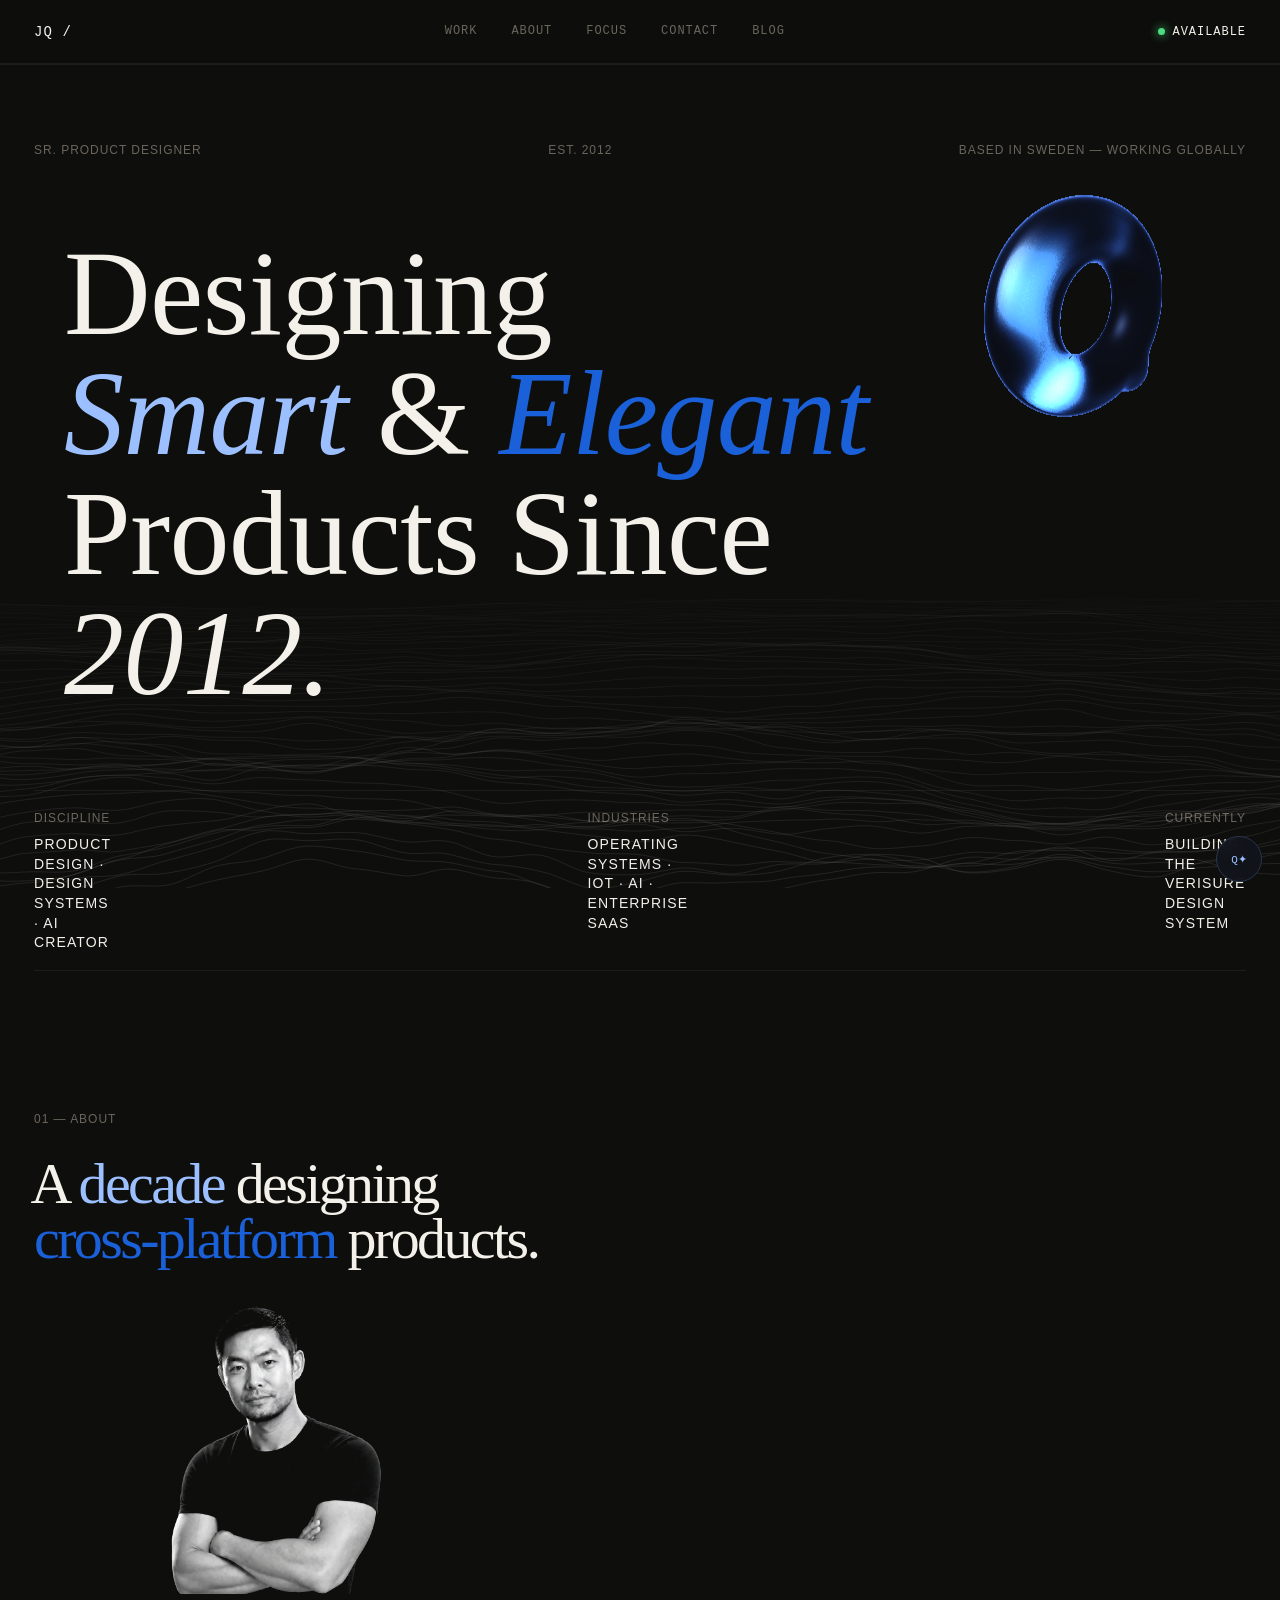
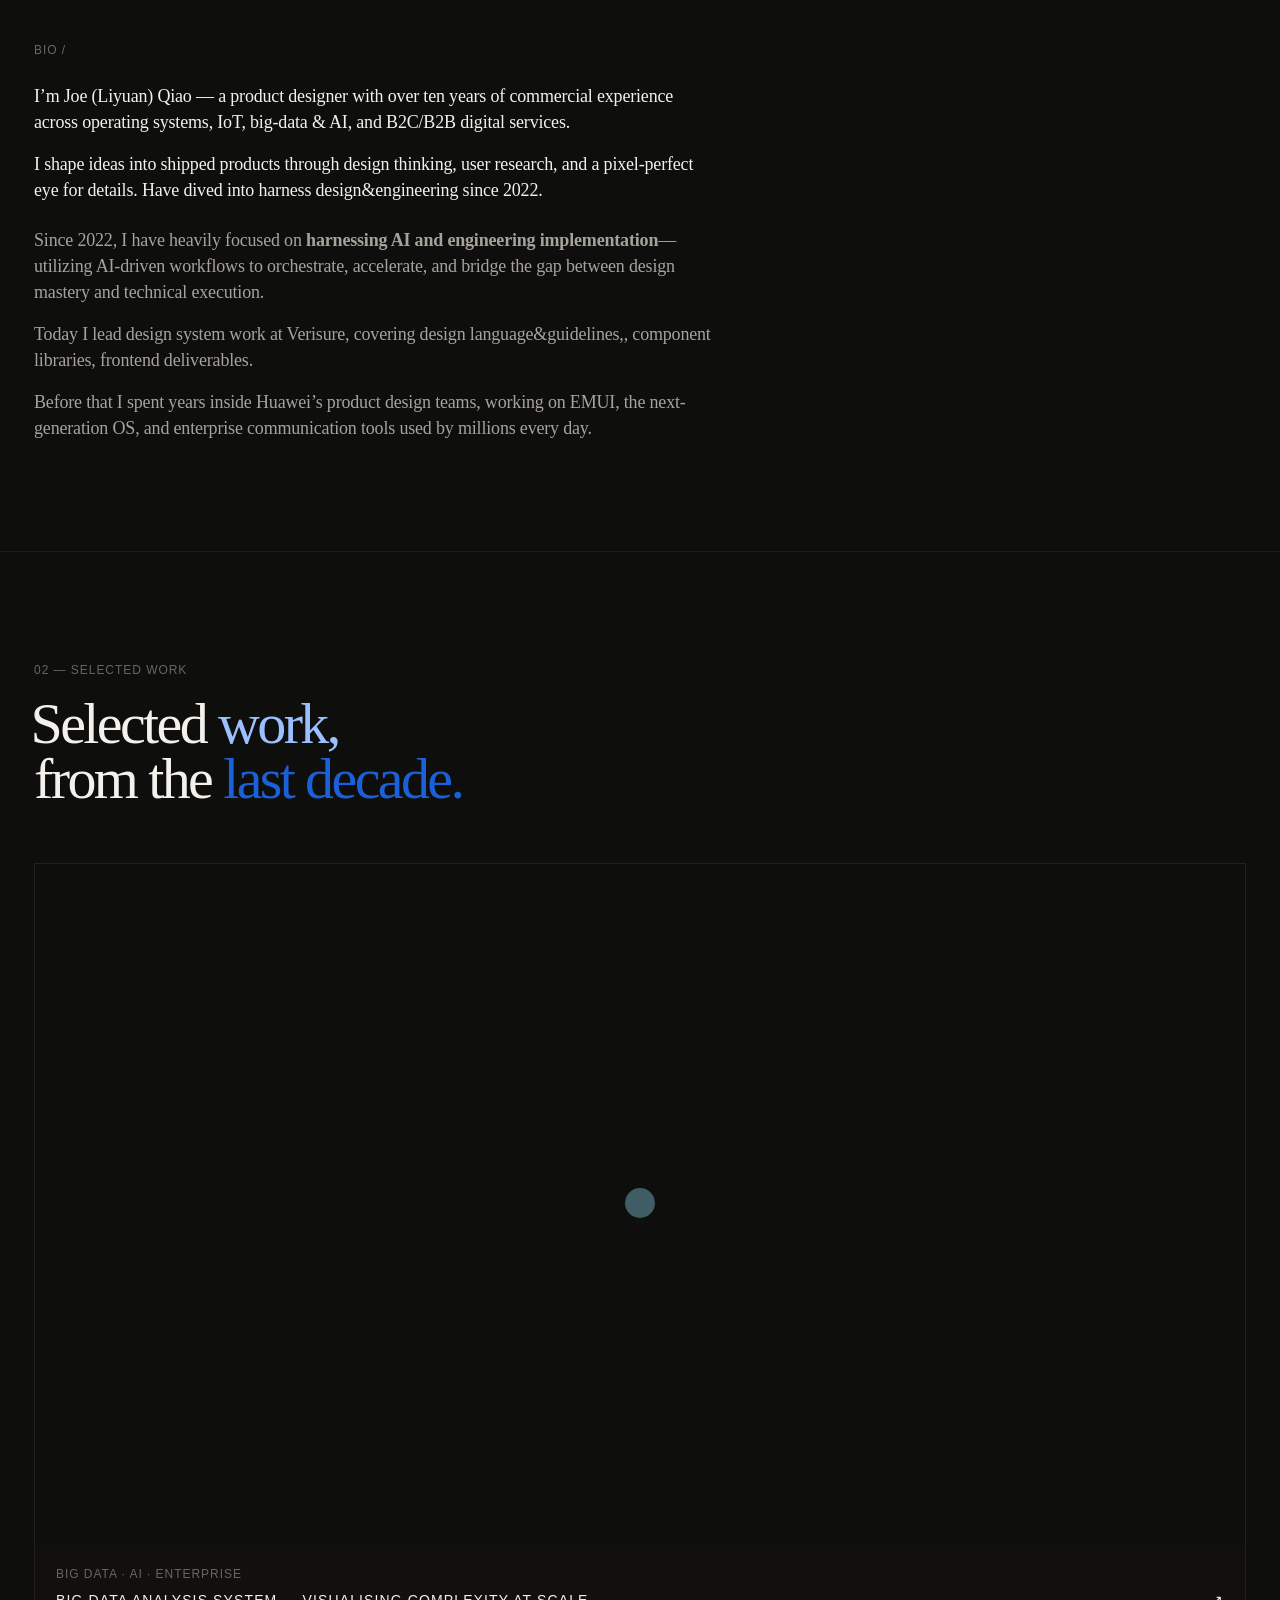
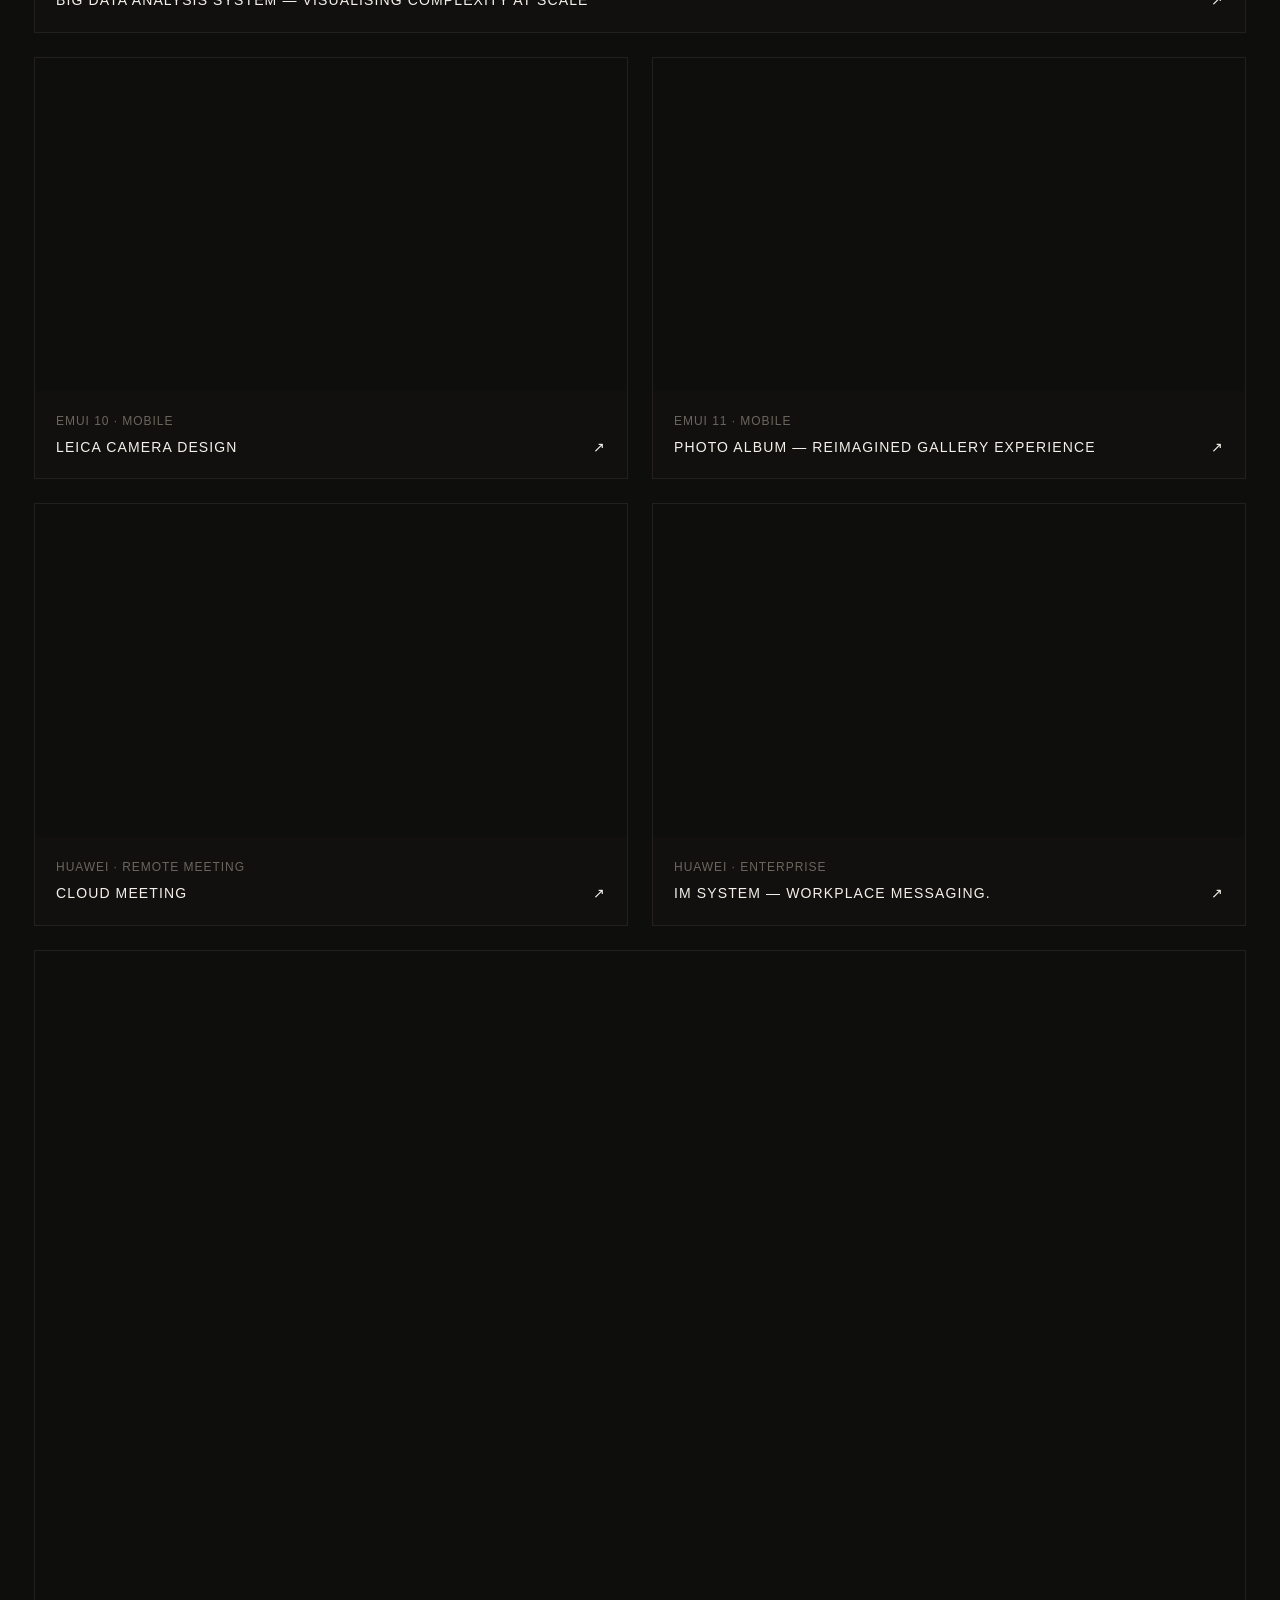
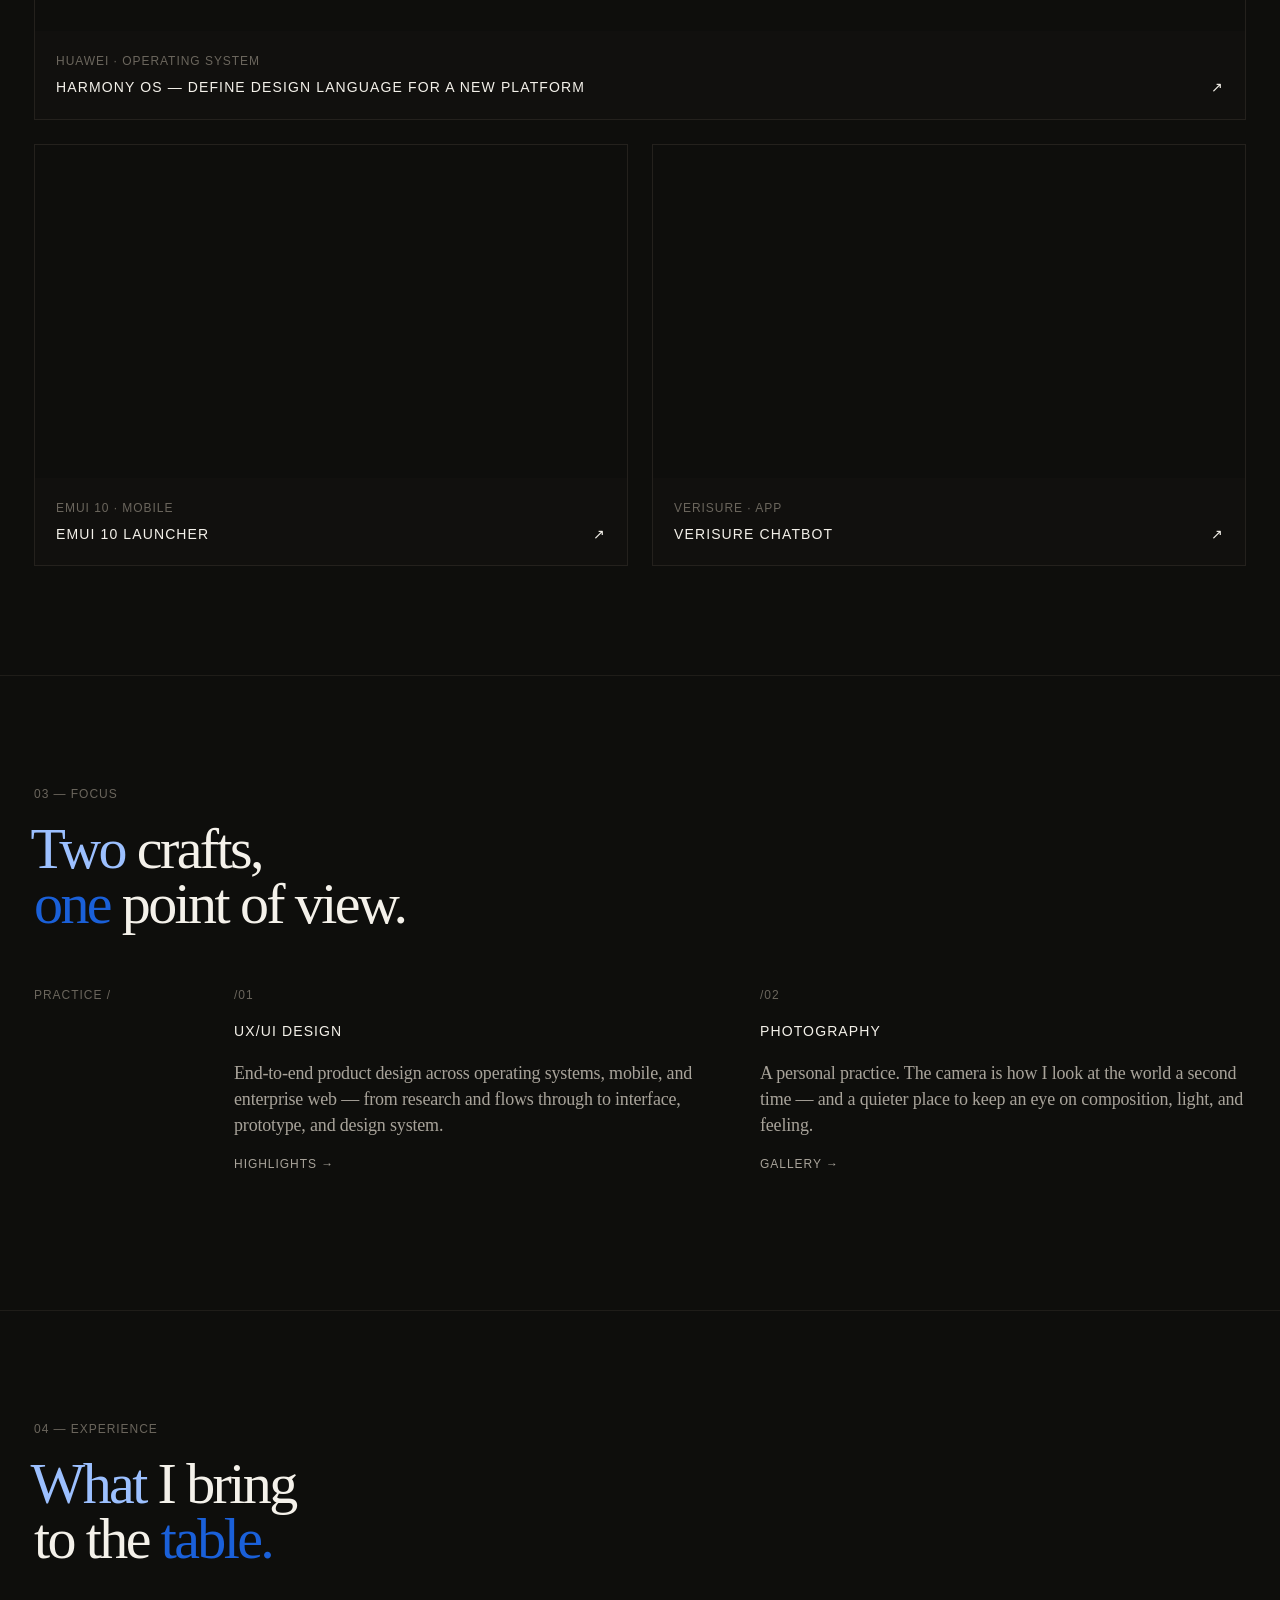
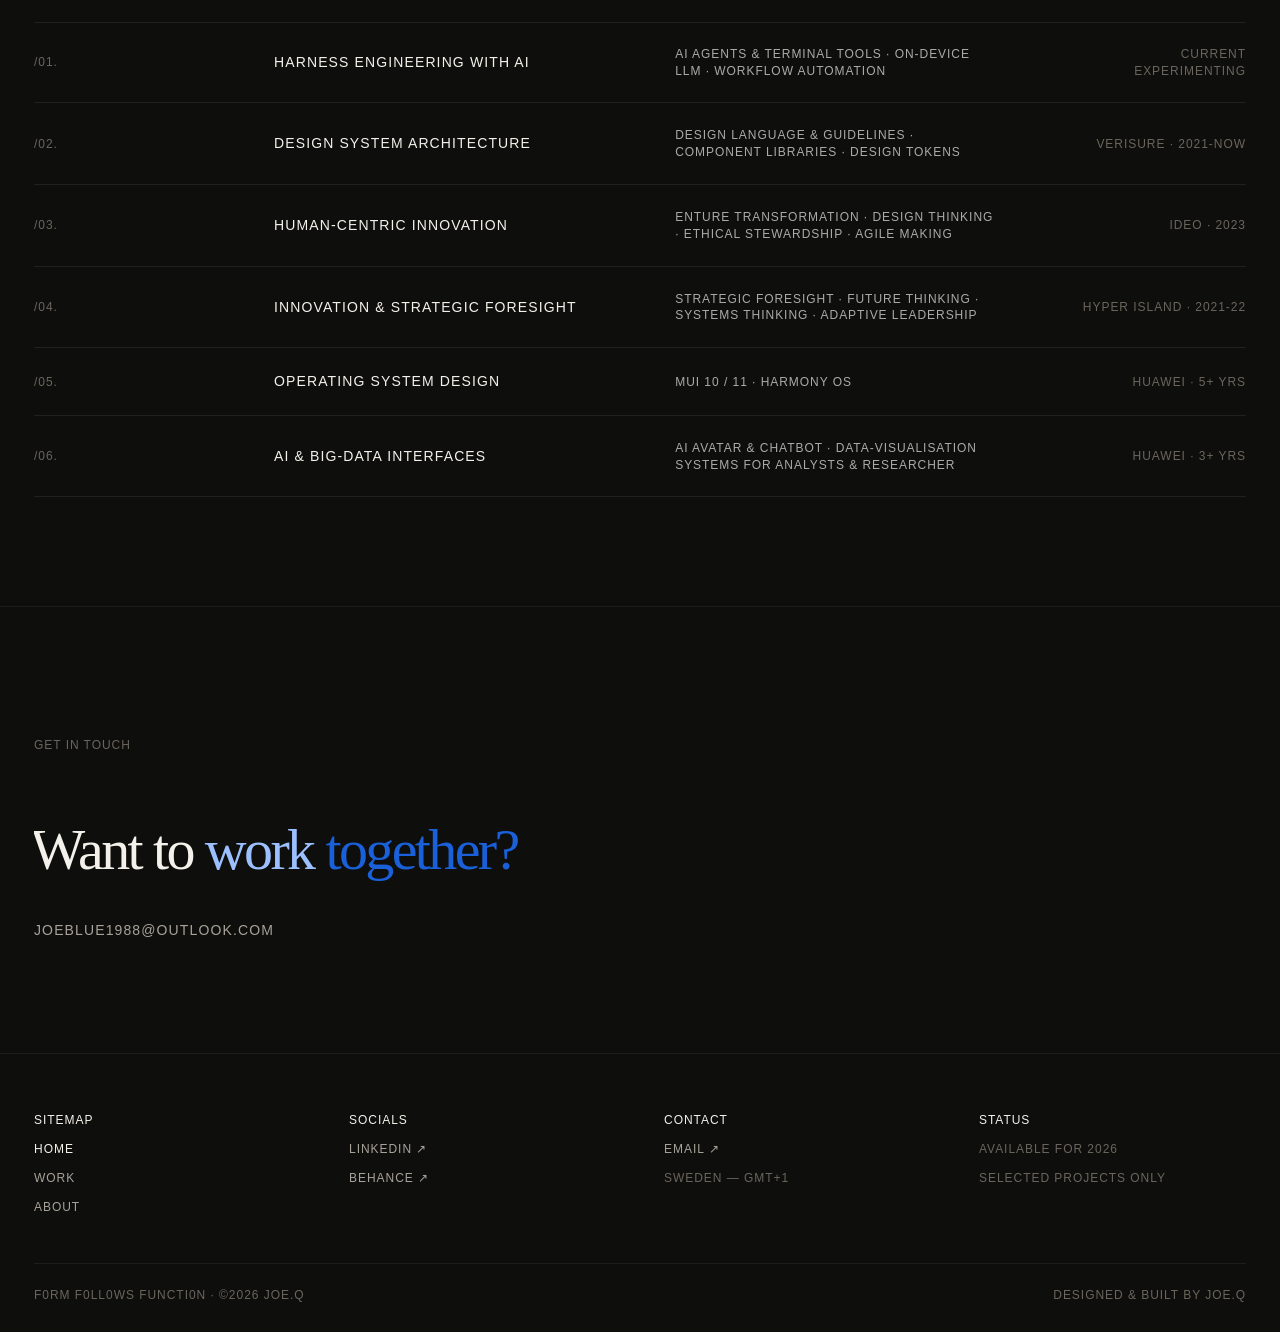
==== commit f2f92697: "Add blog page with design-thinking entry and placeholders; point nav Blog to /blog/ Co-Authored-By: " ====
--- a/index.html
+++ b/index.html
@@ -655,7 +655,7 @@
     
     <!-- End of bodyStart -->
 	
-	<div id="main" data-framer-hydrate-v2="{&quot;routeId&quot;:&quot;augiA20Il&quot;,&quot;localeId&quot;:&quot;default&quot;,&quot;breakpoints&quot;:[{&quot;hash&quot;:&quot;72rtr7&quot;}]}" data-framer-ssr-released-at="2026-06-11T22:09:11.343Z" data-framer-page-optimized-at="2026-06-20T20:26:21.728Z" data-framer-generated-page=""><!--$--><style data-framer-html-style="">html body { background: rgb(14, 14, 12); } html { font-size: 100%; }</style><div data-framer-root="" class="framer-HRbOu framer-9hiop framer-F6qRW framer-0AQ1N framer-M1Opl framer-tc7ng framer-72rtr7" style="min-height:100vh;width:auto"><div class="framer-1thxd95" data-framer-name="Navigation"><div class="framer-10bpo2g" data-framer-component-type="RichTextContainer" style="transform:none"><p class="framer-text framer-styles-preset-vlbzvf" data-styles-preset="DJ_gEhI40" dir="auto" style="--framer-text-color:rgb(244, 241, 234)"><!--$--><a class="framer-text framer-styles-preset-sjl1na" data-styles-preset="w8brgxKqK" href="https://joeqiao.framer.website/" data-framer-page-link-current="true">JQ /</a><!--/$--></p></div><div class="framer-114neai" data-framer-name="Navigation Links"><div class="framer-1oeiuek" data-framer-component-type="RichTextContainer" style="transform:none"><h3 class="framer-text framer-styles-preset-k937md" data-styles-preset="NhoEAo23D" dir="auto" style="--framer-text-alignment:start"><!--$--><a class="framer-text framer-styles-preset-sjl1na" data-styles-preset="w8brgxKqK" href="https://joeqiao.framer.website/#work">Work</a><!--/$--></h3></div><div class="framer-11xnoa7" data-framer-component-type="RichTextContainer" style="transform:none"><p class="framer-text framer-styles-preset-k937md" data-styles-preset="NhoEAo23D" dir="auto" style="--framer-text-alignment:start"><!--$--><a class="framer-text framer-styles-preset-sjl1na" data-styles-preset="w8brgxKqK" href="https://joeqiao.framer.website/#about">About</a><!--/$--></p></div><div class="framer-h732nv" data-framer-component-type="RichTextContainer" style="transform:none"><p class="framer-text framer-styles-preset-k937md" data-styles-preset="NhoEAo23D" dir="auto" style="--framer-text-alignment:start"><!--$--><a class="framer-text framer-styles-preset-sjl1na" data-styles-preset="w8brgxKqK" href="https://joeqiao.framer.website/#focus">Focus</a><!--/$--></p></div><div class="framer-1e3diay" data-framer-component-type="RichTextContainer" style="transform:none"><p class="framer-text framer-styles-preset-k937md" data-styles-preset="NhoEAo23D" dir="auto" style="--framer-text-alignment:start"><!--$--><a class="framer-text framer-styles-preset-sjl1na" data-styles-preset="w8brgxKqK" href="https://joeqiao.framer.website/#contact">Contact</a><!--/$--></p></div><div class="framer-10l54v6" data-framer-component-type="RichTextContainer" style="transform:none"><p class="framer-text framer-styles-preset-k937md" data-styles-preset="NhoEAo23D" dir="auto" style="--framer-text-alignment:start"><!--$--><a class="framer-text framer-styles-preset-sjl1na" data-styles-preset="w8brgxKqK" href="https://joeqiao.framer.website/#contact">blog</a><!--/$--></p></div></div><div class="framer-3vha09" data-framer-name="Availability"><div class="framer-uu6mn" data-framer-name="Status Dot"></div><div class="framer-cp2mxv" data-framer-component-type="RichTextContainer" style="transform:none"><p class="framer-text framer-styles-preset-k937md" data-styles-preset="NhoEAo23D" dir="auto">Available</p></div></div></div><div class="framer-12e9f22" data-border="true" data-framer-name="Opening" id="top"><div class="framer-1uol870" data-framer-name="Opening Metadata"><div class="framer-1k3nb5w" data-framer-component-type="RichTextContainer" style="transform:none"><p class="framer-text framer-styles-preset-k937md" data-styles-preset="NhoEAo23D" dir="auto">SR. PRODUCT DESIGNER</p></div><div class="framer-180nzca" data-framer-component-type="RichTextContainer" style="transform:none"><p class="framer-text framer-styles-preset-k937md" data-styles-preset="NhoEAo23D" dir="auto">EST. 2012</p></div><div class="framer-wvphuf" data-framer-component-type="RichTextContainer" style="transform:none"><p class="framer-text framer-styles-preset-k937md" data-styles-preset="NhoEAo23D" dir="auto">BASED IN SWEDEN — WORKING GLOBALLY</p></div></div><div class="framer-1x28tct"><div class="framer-hj8s87" data-framer-name="Opening Stage"><div class="framer-15iq3cl" data-framer-appear-id="15iq3cl" data-framer-component-type="RichTextContainer" style="opacity: 1; transform: none; will-change: transform;"><h1 dir="auto" style="--font-selector:R0Y7SW5zdHJ1bWVudCBTZXJpZi1yZWd1bGFy;--framer-font-family:&quot;Instrument Serif&quot;, &quot;Instrument Serif Placeholder&quot;, serif;--framer-font-size:133px;--framer-letter-spacing:-0.005em;--framer-line-height:1em;--framer-text-color:rgb(244, 241, 234)" class="framer-text">Designing <br class="framer-text"><span style="--font-selector:R0Y7SW5zdHJ1bWVudCBTZXJpZi1pdGFsaWM=;--framer-font-style:italic;--framer-text-color:var(--token-5328b5e5-43eb-457a-a3a1-44f50278c9ea, rgb(156, 192, 255))" class="framer-text">Smart</span><span style="--font-selector:R0Y7SW5zdHJ1bWVudCBTZXJpZi1pdGFsaWM=;--framer-font-style:italic;--framer-text-color:rgb(156, 192, 255)" class="framer-text"> </span>&amp; <span style="--font-selector:R0Y7SW5zdHJ1bWVudCBTZXJpZi1pdGFsaWM=;--framer-font-style:italic;--framer-text-color:var(--token-f557bfe0-e0c8-498e-8ac1-ccc9da6ceece, rgb(26, 96, 217))" class="framer-text">Elegant</span><br class="framer-text">Products Since <span style="--font-selector:R0Y7SW5zdHJ1bWVudCBTZXJpZi1pdGFsaWM=;--framer-font-style:italic" class="framer-text">2012.</span></h1></div></div></div><div class="framer-1fnwcg1-container"><div data-framer-component-type="Shader" style="display:block;flex:0 0 auto;width:100%;height:100%;border-radius:inherit;corner-shape:inherit;overflow-x:hidden;overflow-y:hidden;transform:none"><div style="position:absolute;inset:0;width:100%;height:100%;opacity:1"><canvas style="display:block;width:100%;height:100%" draggable="false" width="1440" height="299"></canvas></div></div></div><div class="framer-1qdwe61" data-border="true" data-framer-name="Discipline Strip"><div class="framer-1l8h0o1" data-framer-name="Discipline"><div class="framer-1ww8s0i" data-framer-component-type="RichTextContainer" style="transform:none"><p class="framer-text framer-styles-preset-k937md" data-styles-preset="NhoEAo23D" dir="auto">Discipline</p></div><div class="framer-1rek78o" data-framer-component-type="RichTextContainer" style="transform:none"><p class="framer-text framer-styles-preset-vlbzvf" data-styles-preset="DJ_gEhI40" dir="auto">Product Design · Design Systems · Ai creator</p></div></div><div class="framer-1uspn69" data-framer-name="Industries"><div class="framer-oi01zu" data-framer-component-type="RichTextContainer" style="transform:none"><p class="framer-text framer-styles-preset-k937md" data-styles-preset="NhoEAo23D" dir="auto">Industries</p></div><div class="framer-1rs2dj" data-framer-component-type="RichTextContainer" style="transform:none"><p class="framer-text framer-styles-preset-vlbzvf" data-styles-preset="DJ_gEhI40" dir="auto">Operating Systems · IoT · AI · Enterprise SaaS</p></div></div><div class="framer-1bdizhh" data-framer-name="Currently"><div class="framer-way7iz" data-framer-component-type="RichTextContainer" style="transform:none"><p class="framer-text framer-styles-preset-k937md" data-styles-preset="NhoEAo23D" dir="auto">Currently</p></div><div class="framer-546fy9" data-framer-component-type="RichTextContainer" style="transform:none"><p class="framer-text framer-styles-preset-vlbzvf" data-styles-preset="DJ_gEhI40" dir="auto">Building the Verisure design system</p></div></div></div><div class="framer-9c6oqw-container" data-framer-appear-id="9c6oqw" style="opacity: 1; transform: perspective(4269px); will-change: transform;"><div data-framer-component-type="Shader" style="display:block;flex:0 0 auto;width:100%;height:100%;border-radius:inherit;corner-shape:inherit;overflow-x:hidden;overflow-y:hidden;transform:none"><div style="position: absolute; inset: 0px; width: 100%; height: 100%; opacity: 1;"><canvas draggable="false" style="display: block; width: 100%; height: 100%;" width="864" height="864"></canvas></div><div style="position: absolute; inset: 0px; width: 100%; height: 100%; opacity: 0; transition: opacity 200ms ease-in-out; pointer-events: none;"><div data-framer-background-image-wrapper="true" style="position: absolute; border-radius: inherit; corner-shape: inherit; inset: 0px;"><img decoding="auto" loading="lazy" src="https://framerusercontent.com/images/24MWeLymoQIUGlqBsnukClkoUzY.png" alt="" draggable="false" style="display: block; width: 100%; height: 100%; border-radius: inherit; corner-shape: inherit; object-position: center center; object-fit: cover;"></div></div></div></div></div><div class="framer-d5wl2t" data-border="true" data-framer-name="About" id="about"><div class="framer-8xeu0o" data-framer-name="About Header"><div class="framer-mfubrg" data-framer-component-type="RichTextContainer" style="transform:none"><p class="framer-text framer-styles-preset-k937md" data-styles-preset="NhoEAo23D" dir="auto">01 — ABOUT</p></div><div class="framer-ujao9o" data-framer-component-type="RichTextContainer" style="transform:none"><h2 dir="auto" style="--font-selector:R0Y7SW5zdHJ1bWVudCBTZXJpZi1yZWd1bGFy;--framer-font-family:&quot;Instrument Serif&quot;, &quot;Instrument Serif Placeholder&quot;, serif;--framer-font-open-type-features:&#39;blwf&#39; on, &#39;cv03&#39; on, &#39;cv04&#39; on, &#39;cv09&#39; on, &#39;cv11&#39; on;--framer-font-size:58px;--framer-letter-spacing:-0.045em;--framer-line-height:1em;--framer-text-color:rgb(244, 241, 234)" class="framer-text">A <span style="--framer-text-color:var(--token-5328b5e5-43eb-457a-a3a1-44f50278c9ea, rgb(156, 192, 255))" class="framer-text">decade </span>designing <br class="framer-text"><span style="--framer-text-color:var(--token-f557bfe0-e0c8-498e-8ac1-ccc9da6ceece, rgb(26, 96, 217))" class="framer-text">cross-platform</span> products.</h2></div><div class="framer-1qkkkch"><div style="position:absolute;border-radius:inherit;corner-shape:inherit;top:0;right:0;bottom:0;left:0" data-framer-background-image-wrapper="true"><img decoding="auto" width="2048" height="2048" sizes="533px" srcset="https://framerusercontent.com/images/GtcwXDXluSZZ0pjByBslVhagXU.png?scale-down-to=512&amp;width=2048&amp;height=2048 512w,https://framerusercontent.com/images/GtcwXDXluSZZ0pjByBslVhagXU.png?scale-down-to=1024&amp;width=2048&amp;height=2048 1024w,https://framerusercontent.com/images/GtcwXDXluSZZ0pjByBslVhagXU.png?width=2048&amp;height=2048 2048w" src="https://framerusercontent.com/images/GtcwXDXluSZZ0pjByBslVhagXU.png" alt="" style="display:block;width:100%;height:100%;border-radius:inherit;corner-shape:inherit;object-position:center;object-fit:contain"></div><div class="framer-1ib0uz2-container"><div data-framer-component-type="Shader" style="display:block;flex:0 0 auto;width:100%;height:100%;border-radius:inherit;corner-shape:inherit;overflow-x:hidden;overflow-y:hidden;transform:none" tabindex="0"><div style="position: absolute; inset: 0px; width: 100%; height: 100%; opacity: 1;"><canvas draggable="false" style="display: block; width: 100%; height: 100%;" width="600" height="600"></canvas></div><div style="position: absolute; inset: 0px; width: 100%; height: 100%; opacity: 0; transition: opacity 200ms ease-in-out; pointer-events: none;"><div data-framer-background-image-wrapper="true" style="position: absolute; border-radius: inherit; corner-shape: inherit; inset: 0px;"><img decoding="auto" loading="lazy" src="https://framerusercontent.com/images/tD69MT6SsYise57KiYjbdxyC7VU.png" alt="" draggable="false" style="display: block; width: 100%; height: 100%; border-radius: inherit; corner-shape: inherit; object-position: center center; object-fit: cover;"></div></div></div></div></div></div><div class="framer-1bqu581" data-framer-name="About Copy"><div class="framer-1vllkmf" data-framer-component-type="RichTextContainer" style="transform:none"><p class="framer-text framer-styles-preset-k937md" data-styles-preset="NhoEAo23D" dir="auto">BIO /</p></div><div class="framer-139u7x3" data-framer-component-type="RichTextContainer" style="transform:none"><p class="framer-text framer-styles-preset-1udns6p" data-styles-preset="Krd7pGWSs" dir="auto">I’m Joe (Liyuan) Qiao — a product designer with over ten years of commercial experience across operating systems, IoT, big-data &amp; AI, and B2C/B2B digital services. </p><p class="framer-text framer-styles-preset-1udns6p" data-styles-preset="Krd7pGWSs" dir="auto">I shape ideas into shipped products through design thinking, user research, and a pixel-perfect eye for details. Have dived into harness design&amp;engineering since 2022.</p></div><div class="framer-2qhw6q" data-framer-component-type="RichTextContainer" style="transform:none"><p class="framer-text framer-styles-preset-1udns6p" data-styles-preset="Krd7pGWSs" dir="auto" style="--framer-text-color:rgb(168, 163, 154)">Since 2022, I have heavily focused on <strong class="framer-text">harnessing AI and engineering implementation</strong>—utilizing AI-driven workflows to orchestrate, accelerate, and bridge the gap between design mastery and technical execution.</p><p class="framer-text framer-styles-preset-1udns6p" data-styles-preset="Krd7pGWSs" dir="auto" style="--framer-text-color:rgb(168, 163, 154)">Today I lead design system work at Verisure, covering design language&amp;guidelines,, component libraries, frontend deliverables. </p><p class="framer-text framer-styles-preset-1udns6p" data-styles-preset="Krd7pGWSs" dir="auto" style="--framer-text-color:rgb(168, 163, 154)">Before that I spent years inside Huawei’s product design teams, working on EMUI, the next-generation OS, and enterprise communication tools used by millions every day.</p></div></div></div><div class="framer-14w6tz" data-border="true" data-framer-name="Selected Work" id="work"><div class="framer-1us96uu" data-framer-name="Work Header"><div class="framer-qz8vmn" data-framer-component-type="RichTextContainer" style="transform:none"><p class="framer-text framer-styles-preset-k937md" data-styles-preset="NhoEAo23D" dir="auto">02 — SELECTED WORK</p></div><div class="framer-ogbpr1" data-framer-component-type="RichTextContainer" style="transform:none"><h2 class="framer-text framer-styles-preset-1a559id" data-styles-preset="eImlLAJGa" dir="auto">Selected <span style="--framer-text-color:var(--token-5328b5e5-43eb-457a-a3a1-44f50278c9ea, rgb(156, 192, 255))" class="framer-text">work,</span><br class="framer-text">from the <span style="--framer-text-color:var(--token-f557bfe0-e0c8-498e-8ac1-ccc9da6ceece, rgb(26, 96, 217))" class="framer-text">last decade.</span></h2></div></div><div class="framer-xdxfte" data-framer-name="Project Grid"><div class="framer-jwt8f6" data-border="true" data-framer-name="Big Data Analysis System"><div class="framer-1nx7j0j" data-framer-name="Feature Visual"><div class="framer-1ax7q8i-container"><!--$--><video src="https://framerusercontent.com/assets/a06W5le0ovyEjwknfXbNJInfE.mp4" loop="" autoplay="" preload="auto" poster="https://framerusercontent.com/images/DNdIiziUkbtAvcK5LfYdCL4g9J0.png?width=1920&amp;height=1255" controls="" muted="" playsinline="" style="cursor:auto;width:100%;height:100%;border-radius:0px;display:block;object-fit:fill;background-color:rgba(0, 0, 0, 0);object-position:50% 50%"></video><!--/$--></div><div class="framer-75fjcx" data-framer-name="Data Point"></div></div><div class="framer-15p6bll" data-framer-name="Feature Caption"><div class="framer-1scavtp" data-framer-name="Feature Copy"><div class="framer-s1ch0b" data-framer-component-type="RichTextContainer" style="transform:none"><p class="framer-text framer-styles-preset-k937md" data-styles-preset="NhoEAo23D" dir="auto">BIG DATA · AI · ENTERPRISE</p></div><div class="framer-1yikoj6" data-framer-component-type="RichTextContainer" style="transform:none"><p class="framer-text framer-styles-preset-vlbzvf" data-styles-preset="DJ_gEhI40" dir="auto">Big Data Analysis System — visualising complexity at scale</p></div></div><div class="framer-mojjje" data-framer-component-type="RichTextContainer" style="transform:none"><p class="framer-text framer-styles-preset-vlbzvf" data-styles-preset="DJ_gEhI40" dir="auto">↗</p></div></div></div><div class="framer-1svu7g7" data-border="true" data-framer-name="Leica Camera Design"><div class="framer-vasdz9" data-framer-name="Camera Visual"><div class="framer-1khgjdm-container"><!--$--><video src="https://framerusercontent.com/assets/MIbdDCXEqz3kyePMcDo5Z8eKPQ.mp4" loop="" preload="none" poster="https://framerusercontent.com/images/2CfpURHiCk2VjH7rAc3LR26ZCc.png?width=1920&amp;height=1080" muted="" playsinline="" style="cursor:auto;width:100%;height:100%;border-radius:0px;display:block;object-fit:cover;background-color:rgba(0, 0, 0, 0);object-position:50% 50%"></video><!--/$--></div></div><div class="framer-njy8i" data-framer-name="Feature Caption"><div class="framer-1xhnnvw" data-framer-name="Feature Copy"><div class="framer-1nlfkj8" data-framer-component-type="RichTextContainer" style="transform:none"><p class="framer-text framer-styles-preset-k937md" data-styles-preset="NhoEAo23D" dir="auto">EMUI 10 · MOBILE</p></div><div class="framer-18739kt" data-framer-component-type="RichTextContainer" style="transform:none"><p class="framer-text framer-styles-preset-vlbzvf" data-styles-preset="DJ_gEhI40" dir="auto">Leica Camera Design</p></div></div><div class="framer-16i4uww" data-framer-component-type="RichTextContainer" style="transform:none"><p class="framer-text framer-styles-preset-vlbzvf" data-styles-preset="DJ_gEhI40" dir="auto">↗</p></div></div></div><div class="framer-byf66g" data-border="true" data-framer-name="Photo Album"><div class="framer-16a5c3z" data-framer-name="Album Visual"><div class="framer-ev0c46-container"><!--$--><video src="https://framerusercontent.com/assets/S211biB6DecFSxg6a20NbsALE.mp4" loop="" preload="none" poster="https://framerusercontent.com/images/GsLyzTr5LMq3YtmQSYEGv7pXYU.png?width=1920&amp;height=1350" muted="" playsinline="" style="cursor:auto;width:100%;height:100%;border-radius:0px;display:block;object-fit:cover;background-color:rgba(0, 0, 0, 0);object-position:50% 50%"></video><!--/$--></div></div><div class="framer-w68m4r" data-framer-name="Feature Caption"><div class="framer-udhoy0" data-framer-name="Feature Copy"><div class="framer-12qgtti" data-framer-component-type="RichTextContainer" style="transform:none"><p class="framer-text framer-styles-preset-k937md" data-styles-preset="NhoEAo23D" dir="auto">EMUI 11 · MOBILE</p></div><div class="framer-5xdp5j" data-framer-component-type="RichTextContainer" style="transform:none"><p class="framer-text framer-styles-preset-vlbzvf" data-styles-preset="DJ_gEhI40" dir="auto">Photo Album — reimagined gallery experience</p></div></div><div class="framer-1v8xzat" data-framer-component-type="RichTextContainer" style="transform:none"><p class="framer-text framer-styles-preset-vlbzvf" data-styles-preset="DJ_gEhI40" dir="auto">↗</p></div></div></div><div class="framer-d6u1wh" data-border="true" data-framer-name="Cloud Meeting"><div class="framer-5qhgf9" data-framer-name="Meeting Visual"><div class="framer-1bmg84g-container"><!--$--><video src="https://framerusercontent.com/assets/4ZbE0P4FCkGe2jq3tpHsOOn8N8.mp4" loop="" preload="none" poster="https://framerusercontent.com/images/zS6z8sTgFgIhTSnMMEGCOyZPrI.png?width=1920&amp;height=1350" muted="" playsinline="" style="cursor:auto;width:100%;height:100%;border-radius:0px;display:block;object-fit:cover;background-color:rgba(0, 0, 0, 0);object-position:50% 50%"></video><!--/$--></div></div><div class="framer-11zuacm" data-framer-name="Feature Caption"><div class="framer-1y38q3h" data-framer-name="Feature Copy"><div class="framer-1p088y5" data-framer-component-type="RichTextContainer" style="transform:none"><p class="framer-text framer-styles-preset-k937md" data-styles-preset="NhoEAo23D" dir="auto">HUAWEI · REMOTE MEETING</p></div><div class="framer-p29vjc" data-framer-component-type="RichTextContainer" style="transform:none"><p class="framer-text framer-styles-preset-vlbzvf" data-styles-preset="DJ_gEhI40" dir="auto">Cloud Meeting</p></div></div><div class="framer-fdey04" data-framer-component-type="RichTextContainer" style="transform:none"><p class="framer-text framer-styles-preset-vlbzvf" data-styles-preset="DJ_gEhI40" dir="auto">↗</p></div></div></div><div class="framer-1wmzagc" data-border="true" data-framer-name="IM System"><div class="framer-1rgezse" data-framer-name="IM Visual"><div class="framer-v82qh2-container"><!--$--><video src="https://framerusercontent.com/assets/0o8BvycmNEzrbExiypTZIGogFvk.mp4" loop="" preload="none" poster="https://framerusercontent.com/images/iHWPZplUDZFFQrPiaJ24Ui70fw.png?width=1920&amp;height=1350" muted="" playsinline="" style="cursor:auto;width:100%;height:100%;border-radius:0px;display:block;object-fit:cover;background-color:rgba(0, 0, 0, 0);object-position:50% 50%"></video><!--/$--></div></div><div class="framer-3zdxpq" data-framer-name="Feature Caption"><div class="framer-1mtutvg" data-framer-name="Feature Copy"><div class="framer-175a1s" data-framer-component-type="RichTextContainer" style="transform:none"><p class="framer-text framer-styles-preset-k937md" data-styles-preset="NhoEAo23D" dir="auto">HUAWEI · ENTERPRISE</p></div><div class="framer-bbnqq3" data-framer-component-type="RichTextContainer" style="transform:none"><p class="framer-text framer-styles-preset-vlbzvf" data-styles-preset="DJ_gEhI40" dir="auto">IM System — workplace messaging.</p></div></div><div class="framer-1ijgunz" data-framer-component-type="RichTextContainer" style="transform:none"><p class="framer-text framer-styles-preset-vlbzvf" data-styles-preset="DJ_gEhI40" dir="auto">↗</p></div></div></div><div class="framer-13rbmxe" data-border="true" data-framer-name="Harmony OS — Define design language for a new platform"><div class="framer-1hk2ntd" data-framer-name="Feature Visual"><div class="framer-1h75hz2-container"><!--$--><video src="https://framerusercontent.com/assets/vIgM74IHwRUiU45Xke9UTlh2BPg.mp4" loop="" preload="none" muted="" playsinline="" style="cursor:auto;width:100%;height:100%;border-radius:0px;display:block;object-fit:cover;background-color:rgba(0, 0, 0, 0);object-position:50% 50%"></video><!--/$--></div></div><div class="framer-9qwu55" data-framer-name="Feature Caption"><div class="framer-1j455r2" data-framer-name="Feature Copy"><div class="framer-jabq0i" data-framer-component-type="RichTextContainer" style="transform:none"><p class="framer-text framer-styles-preset-k937md" data-styles-preset="NhoEAo23D" dir="auto">HUAWEI · OPERATING SYSTEM</p></div><div class="framer-cf8e5v" data-framer-component-type="RichTextContainer" style="transform:none"><p class="framer-text framer-styles-preset-vlbzvf" data-styles-preset="DJ_gEhI40" dir="auto">Harmony OS — Define design language for a new platform</p></div></div><div class="framer-1oxoky6" data-framer-component-type="RichTextContainer" style="transform:none"><p class="framer-text framer-styles-preset-vlbzvf" data-styles-preset="DJ_gEhI40" dir="auto">↗</p></div></div></div><div class="framer-9pqeua" data-border="true" data-framer-name="Cloud Meeting"><div class="framer-1ekdppf" data-framer-name="Meeting Visual"><div class="framer-3cz09h-container"><!--$--><video src="https://framerusercontent.com/assets/WtGWVoi42JgfSpIsHdhfDcurbso.mp4" loop="" preload="none" muted="" playsinline="" style="cursor:auto;width:100%;height:100%;border-radius:0px;display:block;object-fit:cover;background-color:rgba(0, 0, 0, 0);object-position:50% 50%"></video><!--/$--></div></div><div class="framer-hk8j4i" data-framer-name="Feature Caption"><div class="framer-h68ydx" data-framer-name="Feature Copy"><div class="framer-1n8p8x2" data-framer-component-type="RichTextContainer" style="transform:none"><p class="framer-text framer-styles-preset-k937md" data-styles-preset="NhoEAo23D" dir="auto">EMUI 10 · MOBILE</p></div><div class="framer-11hagpj" data-framer-component-type="RichTextContainer" style="transform:none"><p class="framer-text framer-styles-preset-vlbzvf" data-styles-preset="DJ_gEhI40" dir="auto">EMUI 10 LAuncher</p></div></div><div class="framer-654k6d" data-framer-component-type="RichTextContainer" style="transform:none"><p class="framer-text framer-styles-preset-vlbzvf" data-styles-preset="DJ_gEhI40" dir="auto">↗</p></div></div></div><div class="framer-gryzdh" data-border="true" data-framer-name="IM System"><div class="framer-6coxqi" data-framer-name="IM Visual"><div class="framer-mkfzru-container"><!--$--><video src="https://framerusercontent.com/assets/2YhBm2CUP1WQPWnYSPfUQc22ks.mp4" loop="" preload="none" muted="" playsinline="" style="cursor:auto;width:100%;height:100%;border-radius:0px;display:block;object-fit:cover;background-color:rgba(0, 0, 0, 0);object-position:50% 50%"></video><!--/$--></div></div><div class="framer-1fa51ip" data-framer-name="Feature Caption"><div class="framer-i786i0" data-framer-name="Feature Copy"><div class="framer-jicudv" data-framer-component-type="RichTextContainer" style="transform:none"><p class="framer-text framer-styles-preset-k937md" data-styles-preset="NhoEAo23D" dir="auto">Verisure · APP</p></div><div class="framer-1ega95l" data-framer-component-type="RichTextContainer" style="transform:none"><p class="framer-text framer-styles-preset-vlbzvf" data-styles-preset="DJ_gEhI40" dir="auto">Verisure chatbot</p></div></div><div class="framer-126jze1" data-framer-component-type="RichTextContainer" style="transform:none"><p class="framer-text framer-styles-preset-vlbzvf" data-styles-preset="DJ_gEhI40" dir="auto">↗</p></div></div></div></div></div><div class="framer-7h3tj3" data-border="true" data-framer-name="Focus" id="focus"><div class="framer-1fxt8" data-framer-name="Focus Header"><div class="framer-1n7lmdy" data-framer-component-type="RichTextContainer" style="transform:none"><p class="framer-text framer-styles-preset-k937md" data-styles-preset="NhoEAo23D" dir="auto">03 — FOCUS</p></div><div class="framer-1okp26s" data-framer-component-type="RichTextContainer" style="transform:none"><h2 class="framer-text framer-styles-preset-1a559id" data-styles-preset="eImlLAJGa" dir="auto"><span style="--framer-text-color:var(--token-5328b5e5-43eb-457a-a3a1-44f50278c9ea, rgb(156, 192, 255))" class="framer-text">Two</span> crafts,<br class="framer-text"><span style="--framer-text-color:var(--token-f557bfe0-e0c8-498e-8ac1-ccc9da6ceece, rgb(26, 96, 217))" class="framer-text">one</span> point of view.</h2></div></div><div class="framer-jyax8e" data-framer-name="Focus Grid"><div class="framer-67kjz" data-framer-component-type="RichTextContainer" style="transform:none"><p class="framer-text framer-styles-preset-k937md" data-styles-preset="NhoEAo23D" dir="auto">PRACTICE /</p></div><div class="framer-1u1w49h" data-border="true" data-framer-name="UX/UI Design"><div class="framer-hm4vdj" data-framer-component-type="RichTextContainer" style="transform:none"><p class="framer-text framer-styles-preset-k937md" data-styles-preset="NhoEAo23D" dir="auto">/01</p></div><div class="framer-vlp12f" data-framer-component-type="RichTextContainer" style="transform:none"><p class="framer-text framer-styles-preset-vlbzvf" data-styles-preset="DJ_gEhI40" dir="auto">UX/UI Design</p></div><div class="framer-bvn4va" data-framer-component-type="RichTextContainer" style="transform:none"><p class="framer-text framer-styles-preset-1udns6p" data-styles-preset="Krd7pGWSs" dir="auto" style="--framer-text-color:rgb(168, 163, 154)">End-to-end product design across operating systems, mobile, and enterprise web — from research and flows through to interface, prototype, and design system.</p></div><div class="framer-1gcmfga" data-framer-component-type="RichTextContainer" style="transform:none"><h3 class="framer-text framer-styles-preset-k937md" data-styles-preset="NhoEAo23D" dir="auto"><!--$--><a class="framer-text framer-styles-preset-sjl1na" data-styles-preset="w8brgxKqK" href="https://joeqiao.framer.website/#work">Highlights →</a><!--/$--></h3></div></div><div class="framer-haspto" data-border="true" data-framer-name="Photography"><div class="framer-1j4eg2y" data-framer-component-type="RichTextContainer" style="transform:none"><p class="framer-text framer-styles-preset-k937md" data-styles-preset="NhoEAo23D" dir="auto">/02</p></div><div class="framer-1biyntm" data-framer-component-type="RichTextContainer" style="transform:none"><p class="framer-text framer-styles-preset-vlbzvf" data-styles-preset="DJ_gEhI40" dir="auto">Photography</p></div><div class="framer-1b8csj4" data-framer-component-type="RichTextContainer" style="transform:none"><p class="framer-text framer-styles-preset-1udns6p" data-styles-preset="Krd7pGWSs" dir="auto" style="--framer-text-color:#a8a39a">A personal practice. The camera is how I look at the world a second time — and a quieter place to keep an eye on composition, light, and feeling.</p></div><div class="framer-pal1ib" data-framer-component-type="RichTextContainer" style="transform:none"><p class="framer-text framer-styles-preset-k937md" data-styles-preset="NhoEAo23D" dir="auto"><!--$--><a class="framer-text framer-styles-preset-sjl1na" data-styles-preset="w8brgxKqK" href="https://www.behance.net/joeblue88" target="_blank" rel="noopener">Gallery →</a><!--/$--></p></div></div></div></div><div class="framer-y5do0f" data-border="true" data-framer-name="Experience"><div class="framer-171yl3n" data-framer-name="Experience Header"><div class="framer-1plytk0" data-framer-component-type="RichTextContainer" style="transform:none"><p class="framer-text framer-styles-preset-k937md" data-styles-preset="NhoEAo23D" dir="auto">04 — EXPERIENCE</p></div><div class="framer-1ugqs9h" data-framer-component-type="RichTextContainer" style="transform:none"><h2 class="framer-text framer-styles-preset-1a559id" data-styles-preset="eImlLAJGa" dir="auto"><span style="--framer-text-color:var(--token-5328b5e5-43eb-457a-a3a1-44f50278c9ea, rgb(156, 192, 255))" class="framer-text">What</span> I bring<br class="framer-text">to the <span style="--framer-text-color:var(--token-f557bfe0-e0c8-498e-8ac1-ccc9da6ceece, rgb(26, 96, 217))" class="framer-text">table.</span></h2></div></div><div class="framer-1kljf7" data-border="true" data-framer-name="Experience Rows"><div class="framer-54ds49" data-border="true" data-framer-name="Experience Row"><div class="framer-1i7na8b" data-framer-component-type="RichTextContainer" style="transform:none"><p class="framer-text framer-styles-preset-k937md" data-styles-preset="NhoEAo23D" dir="auto">/01.</p></div><div class="framer-1h21xu" data-framer-component-type="RichTextContainer" style="transform:none"><p class="framer-text framer-styles-preset-vlbzvf" data-styles-preset="DJ_gEhI40" dir="auto">HARNESS ENGINEERING WITH AI</p></div><div class="framer-671yg2" data-framer-component-type="RichTextContainer" style="transform:none"><p class="framer-text framer-styles-preset-k937md" data-styles-preset="NhoEAo23D" dir="auto" style="--framer-text-color:rgb(171, 171, 171)">AI AGENTS &amp; TERMINAL TOOLS · ON-DEVICE LLM · WORKFLOW AUTOMATION</p></div><div class="framer-17uo0e5" data-framer-component-type="RichTextContainer" style="transform:none"><p class="framer-text framer-styles-preset-k937md" data-styles-preset="NhoEAo23D" dir="auto" style="--framer-text-alignment:right">CURRENT EXPERIMENTING</p></div></div><div class="framer-ow4dn6" data-border="true" data-framer-name="Experience Row"><div class="framer-j5yo2z" data-framer-component-type="RichTextContainer" style="transform:none"><p class="framer-text framer-styles-preset-k937md" data-styles-preset="NhoEAo23D" dir="auto">/02.</p></div><div class="framer-15pozrq" data-framer-component-type="RichTextContainer" style="transform:none"><p class="framer-text framer-styles-preset-vlbzvf" data-styles-preset="DJ_gEhI40" dir="auto">DESIGN SYSTEM ARCHITECTURE</p></div><div class="framer-1n8gxkl" data-framer-component-type="RichTextContainer" style="transform:none"><p class="framer-text framer-styles-preset-k937md" data-styles-preset="NhoEAo23D" dir="auto" style="--framer-text-color:rgb(171, 171, 171)">DESIGN LANGUAGE &amp; GUIDELINES · COMPONENT LIBRARIES · DESIGN TOKENS</p></div><div class="framer-bxm342" data-framer-component-type="RichTextContainer" style="transform:none"><p class="framer-text framer-styles-preset-k937md" data-styles-preset="NhoEAo23D" dir="auto" style="--framer-text-alignment:right">Verisure · 2021-now</p></div></div><div class="framer-3rfc53" data-border="true" data-framer-name="Experience Row"><div class="framer-95f646" data-framer-component-type="RichTextContainer" style="transform:none"><p class="framer-text framer-styles-preset-k937md" data-styles-preset="NhoEAo23D" dir="auto">/03.</p></div><div class="framer-t6bphs" data-framer-component-type="RichTextContainer" style="transform:none"><p class="framer-text framer-styles-preset-vlbzvf" data-styles-preset="DJ_gEhI40" dir="auto">HUMAN-CENTRIC INNOVATION</p></div><div class="framer-24l8pl" data-framer-component-type="RichTextContainer" style="transform:none"><p class="framer-text framer-styles-preset-k937md" data-styles-preset="NhoEAo23D" dir="auto" style="--framer-text-color:rgb(171, 171, 171)">ENTURE TRANSFORMATION · DESIGN THINKING · ETHICAL STEWARDSHIP · AGILE MAKING</p></div><div class="framer-1lo3yew" data-framer-component-type="RichTextContainer" style="transform:none"><p class="framer-text framer-styles-preset-k937md" data-styles-preset="NhoEAo23D" dir="auto" style="--framer-text-alignment:right">IDEO · 2023</p></div></div><div class="framer-1gui5rk" data-border="true" data-framer-name="Experience Row"><div class="framer-16y75lv" data-framer-component-type="RichTextContainer" style="transform:none"><p class="framer-text framer-styles-preset-k937md" data-styles-preset="NhoEAo23D" dir="auto">/04.</p></div><div class="framer-cx5rmj" data-framer-component-type="RichTextContainer" style="transform:none"><p class="framer-text framer-styles-preset-vlbzvf" data-styles-preset="DJ_gEhI40" dir="auto">INNOVATION &amp; STRATEGIC FORESIGHT</p></div><div class="framer-diszuz" data-framer-component-type="RichTextContainer" style="transform:none"><p class="framer-text framer-styles-preset-k937md" data-styles-preset="NhoEAo23D" dir="auto" style="--framer-text-color:rgb(171, 171, 171)">STRATEGIC FORESIGHT · FUTURE THINKING · SYSTEMS THINKING · ADAPTIVE LEADERSHIP</p></div><div class="framer-14ajkov" data-framer-component-type="RichTextContainer" style="transform:none"><p class="framer-text framer-styles-preset-k937md" data-styles-preset="NhoEAo23D" dir="auto" style="--framer-text-alignment:right">HYPER ISLAND · 2021-22</p></div></div><div class="framer-13bixlk" data-border="true" data-framer-name="Experience Row"><div class="framer-jobsrb" data-framer-component-type="RichTextContainer" style="transform:none"><p class="framer-text framer-styles-preset-k937md" data-styles-preset="NhoEAo23D" dir="auto">/05.</p></div><div class="framer-39q6if" data-framer-component-type="RichTextContainer" style="transform:none"><p class="framer-text framer-styles-preset-vlbzvf" data-styles-preset="DJ_gEhI40" dir="auto">OPERATING SYSTEM DESIGN</p></div><div class="framer-1c3vu71" data-framer-component-type="RichTextContainer" style="transform:none"><p class="framer-text framer-styles-preset-k937md" data-styles-preset="NhoEAo23D" dir="auto" style="--framer-text-color:rgb(171, 171, 171)">MUI 10 / 11 · HARMONY OS</p></div><div class="framer-15bcdg8" data-framer-component-type="RichTextContainer" style="transform:none"><p class="framer-text framer-styles-preset-k937md" data-styles-preset="NhoEAo23D" dir="auto" style="--framer-text-alignment:right">huawei · 5+ yrs</p></div></div><div class="framer-g7zg8s" data-border="true" data-framer-name="Experience Row"><div class="framer-1w288ry" data-framer-component-type="RichTextContainer" style="transform:none"><p class="framer-text framer-styles-preset-k937md" data-styles-preset="NhoEAo23D" dir="auto">/06.</p></div><div class="framer-1m21pi7" data-framer-component-type="RichTextContainer" style="transform:none"><p class="framer-text framer-styles-preset-vlbzvf" data-styles-preset="DJ_gEhI40" dir="auto">AI &amp; Big-data interfaces</p></div><div class="framer-j7n2t1" data-framer-component-type="RichTextContainer" style="transform:none"><p class="framer-text framer-styles-preset-k937md" data-styles-preset="NhoEAo23D" dir="auto" style="--framer-text-color:rgb(171, 171, 171)">AI avatar &amp; Chatbot · data-Visualisation systems for analysts &amp; researcher</p></div><div class="framer-16qvb6k" data-framer-component-type="RichTextContainer" style="transform:none"><p class="framer-text framer-styles-preset-k937md" data-styles-preset="NhoEAo23D" dir="auto" style="--framer-text-alignment:right">huawei · 3+ yrs</p></div></div></div></div><div class="framer-duq1yy" data-border="true" data-framer-name="Contact" id="contact"><div class="framer-1qgv73k" data-framer-component-type="RichTextContainer" style="transform:none"><p class="framer-text framer-styles-preset-k937md" data-styles-preset="NhoEAo23D" dir="auto">GET IN TOUCH</p></div><div class="framer-1qzlhgf"><div class="framer-ubc6ip"><div class="framer-cpeu2m" data-framer-component-type="RichTextContainer" style="transform:none"><h2 class="framer-text framer-styles-preset-1a559id" data-styles-preset="eImlLAJGa" dir="auto">Want to <span style="--framer-text-color:var(--token-5328b5e5-43eb-457a-a3a1-44f50278c9ea, rgb(156, 192, 255))" class="framer-text">work</span> <span style="--framer-text-color:var(--token-f557bfe0-e0c8-498e-8ac1-ccc9da6ceece, rgb(26, 96, 217))" class="framer-text">together?</span></h2></div><div class="framer-fqmpnj" data-framer-component-type="RichTextContainer" style="transform:none"><p class="framer-text framer-styles-preset-vlbzvf" data-styles-preset="DJ_gEhI40" dir="auto"><!--$--><a class="framer-text framer-styles-preset-sjl1na" data-styles-preset="w8brgxKqK" href="mailto:joeblue1988@outlook.com?subject=Let%E2%80%99s%20talk%20design" rel="noopener">joeblue1988@outlook.com</a><!--/$--></p></div></div><div class="framer-1a01kqh-container"><div data-framer-component-type="Shader" style="display:block;flex:0 0 auto;width:100%;height:100%;border-radius:inherit;corner-shape:inherit;overflow-x:hidden;overflow-y:hidden;transform:none" tabindex="0"><div style="position:absolute;border-radius:inherit;corner-shape:inherit;top:0;right:0;bottom:0;left:0" data-framer-background-image-wrapper="true"><img decoding="auto" loading="lazy" src="https://framerusercontent.com/images/WlQLLwPOXjkTeRW7EHWc9iOYao.png" alt="" style="display:block;width:100%;height:100%;border-radius:inherit;corner-shape:inherit;object-position:center;object-fit:cover" draggable="false"></div></div></div></div></div><div class="framer-1d83ss8" data-framer-name="Footer"><div class="framer-10yty0o" data-framer-name="Footer Columns"><div class="framer-43x6g5" data-framer-name="Sitemap"><div class="framer-17adue0" data-framer-component-type="RichTextContainer" style="transform:none"><h4 class="framer-text framer-styles-preset-k937md" data-styles-preset="NhoEAo23D" dir="auto" style="--framer-text-color:#f4f1ea">Sitemap</h4></div><div class="framer-19fzt9a" data-framer-component-type="RichTextContainer" style="transform:none"><p class="framer-text framer-styles-preset-k937md" data-styles-preset="NhoEAo23D" dir="auto"><!--$--><a class="framer-text framer-styles-preset-sjl1na" data-styles-preset="w8brgxKqK" href="https://joeqiao.framer.website/" data-framer-page-link-current="true">Home</a><!--/$--></p></div><div class="framer-171wtnf" data-framer-component-type="RichTextContainer" style="transform:none"><p class="framer-text framer-styles-preset-k937md" data-styles-preset="NhoEAo23D" dir="auto"><!--$--><a class="framer-text framer-styles-preset-sjl1na" data-styles-preset="w8brgxKqK" href="https://joeqiao.framer.website/#work">Work</a><!--/$--></p></div><div class="framer-1toknob" data-framer-component-type="RichTextContainer" style="transform:none"><p class="framer-text framer-styles-preset-k937md" data-styles-preset="NhoEAo23D" dir="auto"><!--$--><a class="framer-text framer-styles-preset-sjl1na" data-styles-preset="w8brgxKqK" href="https://joeqiao.framer.website/#about">About</a><!--/$--></p></div></div><div class="framer-m7v5dk" data-framer-name="Socials"><div class="framer-1vcsx4q" data-framer-component-type="RichTextContainer" style="transform:none"><h4 class="framer-text framer-styles-preset-k937md" data-styles-preset="NhoEAo23D" dir="auto" style="--framer-text-color:#f4f1ea">Socials</h4></div><div class="framer-1t2bf5h" data-framer-component-type="RichTextContainer" style="transform:none"><p class="framer-text framer-styles-preset-k937md" data-styles-preset="NhoEAo23D" dir="auto"><!--$--><a class="framer-text framer-styles-preset-sjl1na" data-styles-preset="w8brgxKqK" href="https://www.linkedin.com/in/joe-q-9535237a/" target="_blank" rel="noopener">LinkedIn ↗</a><!--/$--></p></div><div class="framer-1q1dofk" data-framer-component-type="RichTextContainer" style="transform:none"><p class="framer-text framer-styles-preset-k937md" data-styles-preset="NhoEAo23D" dir="auto"><!--$--><a class="framer-text framer-styles-preset-sjl1na" data-styles-preset="w8brgxKqK" href="https://www.behance.net/joeblue88" target="_blank" rel="noopener">Behance ↗</a><!--/$--></p></div></div><div class="framer-guq2vd" data-framer-name="Footer Contact"><div class="framer-6g0msl" data-framer-component-type="RichTextContainer" style="transform:none"><h4 class="framer-text framer-styles-preset-k937md" data-styles-preset="NhoEAo23D" dir="auto" style="--framer-text-color:#f4f1ea">Contact</h4></div><div class="framer-1w8intn" data-framer-component-type="RichTextContainer" style="transform:none"><p class="framer-text framer-styles-preset-k937md" data-styles-preset="NhoEAo23D" dir="auto"><!--$--><a class="framer-text framer-styles-preset-sjl1na" data-styles-preset="w8brgxKqK" href="mailto:joeblue1988@outlook.com" rel="noopener">Email ↗</a><!--/$--></p></div><div class="framer-128ol2w" data-framer-component-type="RichTextContainer" style="transform:none"><p class="framer-text framer-styles-preset-k937md" data-styles-preset="NhoEAo23D" dir="auto">Sweden — GMT+1</p></div></div><div class="framer-aus6bm" data-framer-name="Footer Status"><div class="framer-6xb320" data-framer-component-type="RichTextContainer" style="transform:none"><h4 class="framer-text framer-styles-preset-k937md" data-styles-preset="NhoEAo23D" dir="auto" style="--framer-text-color:#f4f1ea">Status</h4></div><div class="framer-1clmc7c" data-framer-component-type="RichTextContainer" style="transform:none"><p class="framer-text framer-styles-preset-k937md" data-styles-preset="NhoEAo23D" dir="auto">Available for 2026</p></div><div class="framer-ug54hu" data-framer-component-type="RichTextContainer" style="transform:none"><p class="framer-text framer-styles-preset-k937md" data-styles-preset="NhoEAo23D" dir="auto">Selected projects only</p></div></div></div><div class="framer-1l4rses" data-border="true" data-framer-name="Footer Bottom"><div class="framer-1v12jq5" data-framer-component-type="RichTextContainer" style="transform:none"><p class="framer-text framer-styles-preset-k937md" data-styles-preset="NhoEAo23D" dir="auto">F0RM F0LL0WS FUNCTI0N · ©2026 Joe.Q</p></div><div class="framer-14nj0sq" data-framer-component-type="RichTextContainer" style="transform:none"><p class="framer-text framer-styles-preset-k937md" data-styles-preset="NhoEAo23D" dir="auto">Designed &amp; built by Joe.Q</p></div></div></div></div><div id="overlay"></div><!--/$--></div><script>(()=>{function u(){function n(t,e,i){let r=document.createElement("a");r.href=t,r.target=i,r.rel=e,document.body.appendChild(r),r.click(),r.remove()}function o(t){if(this.dataset.hydrated){this.removeEventListener("click",o);return}t.preventDefault(),t.stopPropagation();let e=this.getAttribute("href");if(!e)return;if(/Mac|iPod|iPhone|iPad/u.test(navigator.userAgent)?t.metaKey:t.ctrlKey)return n(e,"","_blank");let r=this.getAttribute("rel")??"",c=this.getAttribute("target")??"";n(e,r,c)}function a(t){if(this.dataset.hydrated){this.removeEventListener("auxclick",o);return}t.preventDefault(),t.stopPropagation();let e=this.getAttribute("href");e&&n(e,"","_blank")}function s(t){if(this.dataset.hydrated){this.removeEventListener("keydown",s);return}if(t.key!=="Enter")return;t.preventDefault(),t.stopPropagation();let e=this.getAttribute("href");if(!e)return;let i=this.getAttribute("rel")??"",r=this.getAttribute("target")??"";n(e,i,r)}document.querySelectorAll("[data-nested-link]").forEach(t=>{t instanceof HTMLElement&&(t.addEventListener("click",o),t.addEventListener("auxclick",a),t.addEventListener("keydown",s))})}return u})()()</script>
+	<div id="main" data-framer-hydrate-v2="{&quot;routeId&quot;:&quot;augiA20Il&quot;,&quot;localeId&quot;:&quot;default&quot;,&quot;breakpoints&quot;:[{&quot;hash&quot;:&quot;72rtr7&quot;}]}" data-framer-ssr-released-at="2026-06-11T22:09:11.343Z" data-framer-page-optimized-at="2026-06-20T20:26:21.728Z" data-framer-generated-page=""><!--$--><style data-framer-html-style="">html body { background: rgb(14, 14, 12); } html { font-size: 100%; }</style><div data-framer-root="" class="framer-HRbOu framer-9hiop framer-F6qRW framer-0AQ1N framer-M1Opl framer-tc7ng framer-72rtr7" style="min-height:100vh;width:auto"><div class="framer-1thxd95" data-framer-name="Navigation"><div class="framer-10bpo2g" data-framer-component-type="RichTextContainer" style="transform:none"><p class="framer-text framer-styles-preset-vlbzvf" data-styles-preset="DJ_gEhI40" dir="auto" style="--framer-text-color:rgb(244, 241, 234)"><!--$--><a class="framer-text framer-styles-preset-sjl1na" data-styles-preset="w8brgxKqK" href="https://joeqiao.framer.website/" data-framer-page-link-current="true">JQ /</a><!--/$--></p></div><div class="framer-114neai" data-framer-name="Navigation Links"><div class="framer-1oeiuek" data-framer-component-type="RichTextContainer" style="transform:none"><h3 class="framer-text framer-styles-preset-k937md" data-styles-preset="NhoEAo23D" dir="auto" style="--framer-text-alignment:start"><!--$--><a class="framer-text framer-styles-preset-sjl1na" data-styles-preset="w8brgxKqK" href="https://joeqiao.framer.website/#work">Work</a><!--/$--></h3></div><div class="framer-11xnoa7" data-framer-component-type="RichTextContainer" style="transform:none"><p class="framer-text framer-styles-preset-k937md" data-styles-preset="NhoEAo23D" dir="auto" style="--framer-text-alignment:start"><!--$--><a class="framer-text framer-styles-preset-sjl1na" data-styles-preset="w8brgxKqK" href="https://joeqiao.framer.website/#about">About</a><!--/$--></p></div><div class="framer-h732nv" data-framer-component-type="RichTextContainer" style="transform:none"><p class="framer-text framer-styles-preset-k937md" data-styles-preset="NhoEAo23D" dir="auto" style="--framer-text-alignment:start"><!--$--><a class="framer-text framer-styles-preset-sjl1na" data-styles-preset="w8brgxKqK" href="https://joeqiao.framer.website/#focus">Focus</a><!--/$--></p></div><div class="framer-1e3diay" data-framer-component-type="RichTextContainer" style="transform:none"><p class="framer-text framer-styles-preset-k937md" data-styles-preset="NhoEAo23D" dir="auto" style="--framer-text-alignment:start"><!--$--><a class="framer-text framer-styles-preset-sjl1na" data-styles-preset="w8brgxKqK" href="https://joeqiao.framer.website/#contact">Contact</a><!--/$--></p></div><div class="framer-10l54v6" data-framer-component-type="RichTextContainer" style="transform:none"><p class="framer-text framer-styles-preset-k937md" data-styles-preset="NhoEAo23D" dir="auto" style="--framer-text-alignment:start"><!--$--><a class="framer-text framer-styles-preset-sjl1na" data-styles-preset="w8brgxKqK" href="/blog/" target="_blank" rel="noopener">blog</a><!--/$--></p></div></div><div class="framer-3vha09" data-framer-name="Availability"><div class="framer-uu6mn" data-framer-name="Status Dot"></div><div class="framer-cp2mxv" data-framer-component-type="RichTextContainer" style="transform:none"><p class="framer-text framer-styles-preset-k937md" data-styles-preset="NhoEAo23D" dir="auto">Available</p></div></div></div><div class="framer-12e9f22" data-border="true" data-framer-name="Opening" id="top"><div class="framer-1uol870" data-framer-name="Opening Metadata"><div class="framer-1k3nb5w" data-framer-component-type="RichTextContainer" style="transform:none"><p class="framer-text framer-styles-preset-k937md" data-styles-preset="NhoEAo23D" dir="auto">SR. PRODUCT DESIGNER</p></div><div class="framer-180nzca" data-framer-component-type="RichTextContainer" style="transform:none"><p class="framer-text framer-styles-preset-k937md" data-styles-preset="NhoEAo23D" dir="auto">EST. 2012</p></div><div class="framer-wvphuf" data-framer-component-type="RichTextContainer" style="transform:none"><p class="framer-text framer-styles-preset-k937md" data-styles-preset="NhoEAo23D" dir="auto">BASED IN SWEDEN — WORKING GLOBALLY</p></div></div><div class="framer-1x28tct"><div class="framer-hj8s87" data-framer-name="Opening Stage"><div class="framer-15iq3cl" data-framer-appear-id="15iq3cl" data-framer-component-type="RichTextContainer" style="opacity: 1; transform: none; will-change: transform;"><h1 dir="auto" style="--font-selector:R0Y7SW5zdHJ1bWVudCBTZXJpZi1yZWd1bGFy;--framer-font-family:&quot;Instrument Serif&quot;, &quot;Instrument Serif Placeholder&quot;, serif;--framer-font-size:133px;--framer-letter-spacing:-0.005em;--framer-line-height:1em;--framer-text-color:rgb(244, 241, 234)" class="framer-text">Designing <br class="framer-text"><span style="--font-selector:R0Y7SW5zdHJ1bWVudCBTZXJpZi1pdGFsaWM=;--framer-font-style:italic;--framer-text-color:var(--token-5328b5e5-43eb-457a-a3a1-44f50278c9ea, rgb(156, 192, 255))" class="framer-text">Smart</span><span style="--font-selector:R0Y7SW5zdHJ1bWVudCBTZXJpZi1pdGFsaWM=;--framer-font-style:italic;--framer-text-color:rgb(156, 192, 255)" class="framer-text"> </span>&amp; <span style="--font-selector:R0Y7SW5zdHJ1bWVudCBTZXJpZi1pdGFsaWM=;--framer-font-style:italic;--framer-text-color:var(--token-f557bfe0-e0c8-498e-8ac1-ccc9da6ceece, rgb(26, 96, 217))" class="framer-text">Elegant</span><br class="framer-text">Products Since <span style="--font-selector:R0Y7SW5zdHJ1bWVudCBTZXJpZi1pdGFsaWM=;--framer-font-style:italic" class="framer-text">2012.</span></h1></div></div></div><div class="framer-1fnwcg1-container"><div data-framer-component-type="Shader" style="display:block;flex:0 0 auto;width:100%;height:100%;border-radius:inherit;corner-shape:inherit;overflow-x:hidden;overflow-y:hidden;transform:none"><div style="position:absolute;inset:0;width:100%;height:100%;opacity:1"><canvas style="display:block;width:100%;height:100%" draggable="false" width="1440" height="299"></canvas></div></div></div><div class="framer-1qdwe61" data-border="true" data-framer-name="Discipline Strip"><div class="framer-1l8h0o1" data-framer-name="Discipline"><div class="framer-1ww8s0i" data-framer-component-type="RichTextContainer" style="transform:none"><p class="framer-text framer-styles-preset-k937md" data-styles-preset="NhoEAo23D" dir="auto">Discipline</p></div><div class="framer-1rek78o" data-framer-component-type="RichTextContainer" style="transform:none"><p class="framer-text framer-styles-preset-vlbzvf" data-styles-preset="DJ_gEhI40" dir="auto">Product Design · Design Systems · Ai creator</p></div></div><div class="framer-1uspn69" data-framer-name="Industries"><div class="framer-oi01zu" data-framer-component-type="RichTextContainer" style="transform:none"><p class="framer-text framer-styles-preset-k937md" data-styles-preset="NhoEAo23D" dir="auto">Industries</p></div><div class="framer-1rs2dj" data-framer-component-type="RichTextContainer" style="transform:none"><p class="framer-text framer-styles-preset-vlbzvf" data-styles-preset="DJ_gEhI40" dir="auto">Operating Systems · IoT · AI · Enterprise SaaS</p></div></div><div class="framer-1bdizhh" data-framer-name="Currently"><div class="framer-way7iz" data-framer-component-type="RichTextContainer" style="transform:none"><p class="framer-text framer-styles-preset-k937md" data-styles-preset="NhoEAo23D" dir="auto">Currently</p></div><div class="framer-546fy9" data-framer-component-type="RichTextContainer" style="transform:none"><p class="framer-text framer-styles-preset-vlbzvf" data-styles-preset="DJ_gEhI40" dir="auto">Building the Verisure design system</p></div></div></div><div class="framer-9c6oqw-container" data-framer-appear-id="9c6oqw" style="opacity: 1; transform: perspective(4269px); will-change: transform;"><div data-framer-component-type="Shader" style="display:block;flex:0 0 auto;width:100%;height:100%;border-radius:inherit;corner-shape:inherit;overflow-x:hidden;overflow-y:hidden;transform:none"><div style="position: absolute; inset: 0px; width: 100%; height: 100%; opacity: 1;"><canvas draggable="false" style="display: block; width: 100%; height: 100%;" width="864" height="864"></canvas></div><div style="position: absolute; inset: 0px; width: 100%; height: 100%; opacity: 0; transition: opacity 200ms ease-in-out; pointer-events: none;"><div data-framer-background-image-wrapper="true" style="position: absolute; border-radius: inherit; corner-shape: inherit; inset: 0px;"><img decoding="auto" loading="lazy" src="https://framerusercontent.com/images/24MWeLymoQIUGlqBsnukClkoUzY.png" alt="" draggable="false" style="display: block; width: 100%; height: 100%; border-radius: inherit; corner-shape: inherit; object-position: center center; object-fit: cover;"></div></div></div></div></div><div class="framer-d5wl2t" data-border="true" data-framer-name="About" id="about"><div class="framer-8xeu0o" data-framer-name="About Header"><div class="framer-mfubrg" data-framer-component-type="RichTextContainer" style="transform:none"><p class="framer-text framer-styles-preset-k937md" data-styles-preset="NhoEAo23D" dir="auto">01 — ABOUT</p></div><div class="framer-ujao9o" data-framer-component-type="RichTextContainer" style="transform:none"><h2 dir="auto" style="--font-selector:R0Y7SW5zdHJ1bWVudCBTZXJpZi1yZWd1bGFy;--framer-font-family:&quot;Instrument Serif&quot;, &quot;Instrument Serif Placeholder&quot;, serif;--framer-font-open-type-features:&#39;blwf&#39; on, &#39;cv03&#39; on, &#39;cv04&#39; on, &#39;cv09&#39; on, &#39;cv11&#39; on;--framer-font-size:58px;--framer-letter-spacing:-0.045em;--framer-line-height:1em;--framer-text-color:rgb(244, 241, 234)" class="framer-text">A <span style="--framer-text-color:var(--token-5328b5e5-43eb-457a-a3a1-44f50278c9ea, rgb(156, 192, 255))" class="framer-text">decade </span>designing <br class="framer-text"><span style="--framer-text-color:var(--token-f557bfe0-e0c8-498e-8ac1-ccc9da6ceece, rgb(26, 96, 217))" class="framer-text">cross-platform</span> products.</h2></div><div class="framer-1qkkkch"><div style="position:absolute;border-radius:inherit;corner-shape:inherit;top:0;right:0;bottom:0;left:0" data-framer-background-image-wrapper="true"><img decoding="auto" width="2048" height="2048" sizes="533px" srcset="https://framerusercontent.com/images/GtcwXDXluSZZ0pjByBslVhagXU.png?scale-down-to=512&amp;width=2048&amp;height=2048 512w,https://framerusercontent.com/images/GtcwXDXluSZZ0pjByBslVhagXU.png?scale-down-to=1024&amp;width=2048&amp;height=2048 1024w,https://framerusercontent.com/images/GtcwXDXluSZZ0pjByBslVhagXU.png?width=2048&amp;height=2048 2048w" src="https://framerusercontent.com/images/GtcwXDXluSZZ0pjByBslVhagXU.png" alt="" style="display:block;width:100%;height:100%;border-radius:inherit;corner-shape:inherit;object-position:center;object-fit:contain"></div><div class="framer-1ib0uz2-container"><div data-framer-component-type="Shader" style="display:block;flex:0 0 auto;width:100%;height:100%;border-radius:inherit;corner-shape:inherit;overflow-x:hidden;overflow-y:hidden;transform:none" tabindex="0"><div style="position: absolute; inset: 0px; width: 100%; height: 100%; opacity: 1;"><canvas draggable="false" style="display: block; width: 100%; height: 100%;" width="600" height="600"></canvas></div><div style="position: absolute; inset: 0px; width: 100%; height: 100%; opacity: 0; transition: opacity 200ms ease-in-out; pointer-events: none;"><div data-framer-background-image-wrapper="true" style="position: absolute; border-radius: inherit; corner-shape: inherit; inset: 0px;"><img decoding="auto" loading="lazy" src="https://framerusercontent.com/images/tD69MT6SsYise57KiYjbdxyC7VU.png" alt="" draggable="false" style="display: block; width: 100%; height: 100%; border-radius: inherit; corner-shape: inherit; object-position: center center; object-fit: cover;"></div></div></div></div></div></div><div class="framer-1bqu581" data-framer-name="About Copy"><div class="framer-1vllkmf" data-framer-component-type="RichTextContainer" style="transform:none"><p class="framer-text framer-styles-preset-k937md" data-styles-preset="NhoEAo23D" dir="auto">BIO /</p></div><div class="framer-139u7x3" data-framer-component-type="RichTextContainer" style="transform:none"><p class="framer-text framer-styles-preset-1udns6p" data-styles-preset="Krd7pGWSs" dir="auto">I’m Joe (Liyuan) Qiao — a product designer with over ten years of commercial experience across operating systems, IoT, big-data &amp; AI, and B2C/B2B digital services. </p><p class="framer-text framer-styles-preset-1udns6p" data-styles-preset="Krd7pGWSs" dir="auto">I shape ideas into shipped products through design thinking, user research, and a pixel-perfect eye for details. Have dived into harness design&amp;engineering since 2022.</p></div><div class="framer-2qhw6q" data-framer-component-type="RichTextContainer" style="transform:none"><p class="framer-text framer-styles-preset-1udns6p" data-styles-preset="Krd7pGWSs" dir="auto" style="--framer-text-color:rgb(168, 163, 154)">Since 2022, I have heavily focused on <strong class="framer-text">harnessing AI and engineering implementation</strong>—utilizing AI-driven workflows to orchestrate, accelerate, and bridge the gap between design mastery and technical execution.</p><p class="framer-text framer-styles-preset-1udns6p" data-styles-preset="Krd7pGWSs" dir="auto" style="--framer-text-color:rgb(168, 163, 154)">Today I lead design system work at Verisure, covering design language&amp;guidelines,, component libraries, frontend deliverables. </p><p class="framer-text framer-styles-preset-1udns6p" data-styles-preset="Krd7pGWSs" dir="auto" style="--framer-text-color:rgb(168, 163, 154)">Before that I spent years inside Huawei’s product design teams, working on EMUI, the next-generation OS, and enterprise communication tools used by millions every day.</p></div></div></div><div class="framer-14w6tz" data-border="true" data-framer-name="Selected Work" id="work"><div class="framer-1us96uu" data-framer-name="Work Header"><div class="framer-qz8vmn" data-framer-component-type="RichTextContainer" style="transform:none"><p class="framer-text framer-styles-preset-k937md" data-styles-preset="NhoEAo23D" dir="auto">02 — SELECTED WORK</p></div><div class="framer-ogbpr1" data-framer-component-type="RichTextContainer" style="transform:none"><h2 class="framer-text framer-styles-preset-1a559id" data-styles-preset="eImlLAJGa" dir="auto">Selected <span style="--framer-text-color:var(--token-5328b5e5-43eb-457a-a3a1-44f50278c9ea, rgb(156, 192, 255))" class="framer-text">work,</span><br class="framer-text">from the <span style="--framer-text-color:var(--token-f557bfe0-e0c8-498e-8ac1-ccc9da6ceece, rgb(26, 96, 217))" class="framer-text">last decade.</span></h2></div></div><div class="framer-xdxfte" data-framer-name="Project Grid"><div class="framer-jwt8f6" data-border="true" data-framer-name="Big Data Analysis System"><div class="framer-1nx7j0j" data-framer-name="Feature Visual"><div class="framer-1ax7q8i-container"><!--$--><video src="https://framerusercontent.com/assets/a06W5le0ovyEjwknfXbNJInfE.mp4" loop="" autoplay="" preload="auto" poster="https://framerusercontent.com/images/DNdIiziUkbtAvcK5LfYdCL4g9J0.png?width=1920&amp;height=1255" controls="" muted="" playsinline="" style="cursor:auto;width:100%;height:100%;border-radius:0px;display:block;object-fit:fill;background-color:rgba(0, 0, 0, 0);object-position:50% 50%"></video><!--/$--></div><div class="framer-75fjcx" data-framer-name="Data Point"></div></div><div class="framer-15p6bll" data-framer-name="Feature Caption"><div class="framer-1scavtp" data-framer-name="Feature Copy"><div class="framer-s1ch0b" data-framer-component-type="RichTextContainer" style="transform:none"><p class="framer-text framer-styles-preset-k937md" data-styles-preset="NhoEAo23D" dir="auto">BIG DATA · AI · ENTERPRISE</p></div><div class="framer-1yikoj6" data-framer-component-type="RichTextContainer" style="transform:none"><p class="framer-text framer-styles-preset-vlbzvf" data-styles-preset="DJ_gEhI40" dir="auto">Big Data Analysis System — visualising complexity at scale</p></div></div><div class="framer-mojjje" data-framer-component-type="RichTextContainer" style="transform:none"><p class="framer-text framer-styles-preset-vlbzvf" data-styles-preset="DJ_gEhI40" dir="auto">↗</p></div></div></div><div class="framer-1svu7g7" data-border="true" data-framer-name="Leica Camera Design"><div class="framer-vasdz9" data-framer-name="Camera Visual"><div class="framer-1khgjdm-container"><!--$--><video src="https://framerusercontent.com/assets/MIbdDCXEqz3kyePMcDo5Z8eKPQ.mp4" loop="" preload="none" poster="https://framerusercontent.com/images/2CfpURHiCk2VjH7rAc3LR26ZCc.png?width=1920&amp;height=1080" muted="" playsinline="" style="cursor:auto;width:100%;height:100%;border-radius:0px;display:block;object-fit:cover;background-color:rgba(0, 0, 0, 0);object-position:50% 50%"></video><!--/$--></div></div><div class="framer-njy8i" data-framer-name="Feature Caption"><div class="framer-1xhnnvw" data-framer-name="Feature Copy"><div class="framer-1nlfkj8" data-framer-component-type="RichTextContainer" style="transform:none"><p class="framer-text framer-styles-preset-k937md" data-styles-preset="NhoEAo23D" dir="auto">EMUI 10 · MOBILE</p></div><div class="framer-18739kt" data-framer-component-type="RichTextContainer" style="transform:none"><p class="framer-text framer-styles-preset-vlbzvf" data-styles-preset="DJ_gEhI40" dir="auto">Leica Camera Design</p></div></div><div class="framer-16i4uww" data-framer-component-type="RichTextContainer" style="transform:none"><p class="framer-text framer-styles-preset-vlbzvf" data-styles-preset="DJ_gEhI40" dir="auto">↗</p></div></div></div><div class="framer-byf66g" data-border="true" data-framer-name="Photo Album"><div class="framer-16a5c3z" data-framer-name="Album Visual"><div class="framer-ev0c46-container"><!--$--><video src="https://framerusercontent.com/assets/S211biB6DecFSxg6a20NbsALE.mp4" loop="" preload="none" poster="https://framerusercontent.com/images/GsLyzTr5LMq3YtmQSYEGv7pXYU.png?width=1920&amp;height=1350" muted="" playsinline="" style="cursor:auto;width:100%;height:100%;border-radius:0px;display:block;object-fit:cover;background-color:rgba(0, 0, 0, 0);object-position:50% 50%"></video><!--/$--></div></div><div class="framer-w68m4r" data-framer-name="Feature Caption"><div class="framer-udhoy0" data-framer-name="Feature Copy"><div class="framer-12qgtti" data-framer-component-type="RichTextContainer" style="transform:none"><p class="framer-text framer-styles-preset-k937md" data-styles-preset="NhoEAo23D" dir="auto">EMUI 11 · MOBILE</p></div><div class="framer-5xdp5j" data-framer-component-type="RichTextContainer" style="transform:none"><p class="framer-text framer-styles-preset-vlbzvf" data-styles-preset="DJ_gEhI40" dir="auto">Photo Album — reimagined gallery experience</p></div></div><div class="framer-1v8xzat" data-framer-component-type="RichTextContainer" style="transform:none"><p class="framer-text framer-styles-preset-vlbzvf" data-styles-preset="DJ_gEhI40" dir="auto">↗</p></div></div></div><div class="framer-d6u1wh" data-border="true" data-framer-name="Cloud Meeting"><div class="framer-5qhgf9" data-framer-name="Meeting Visual"><div class="framer-1bmg84g-container"><!--$--><video src="https://framerusercontent.com/assets/4ZbE0P4FCkGe2jq3tpHsOOn8N8.mp4" loop="" preload="none" poster="https://framerusercontent.com/images/zS6z8sTgFgIhTSnMMEGCOyZPrI.png?width=1920&amp;height=1350" muted="" playsinline="" style="cursor:auto;width:100%;height:100%;border-radius:0px;display:block;object-fit:cover;background-color:rgba(0, 0, 0, 0);object-position:50% 50%"></video><!--/$--></div></div><div class="framer-11zuacm" data-framer-name="Feature Caption"><div class="framer-1y38q3h" data-framer-name="Feature Copy"><div class="framer-1p088y5" data-framer-component-type="RichTextContainer" style="transform:none"><p class="framer-text framer-styles-preset-k937md" data-styles-preset="NhoEAo23D" dir="auto">HUAWEI · REMOTE MEETING</p></div><div class="framer-p29vjc" data-framer-component-type="RichTextContainer" style="transform:none"><p class="framer-text framer-styles-preset-vlbzvf" data-styles-preset="DJ_gEhI40" dir="auto">Cloud Meeting</p></div></div><div class="framer-fdey04" data-framer-component-type="RichTextContainer" style="transform:none"><p class="framer-text framer-styles-preset-vlbzvf" data-styles-preset="DJ_gEhI40" dir="auto">↗</p></div></div></div><div class="framer-1wmzagc" data-border="true" data-framer-name="IM System"><div class="framer-1rgezse" data-framer-name="IM Visual"><div class="framer-v82qh2-container"><!--$--><video src="https://framerusercontent.com/assets/0o8BvycmNEzrbExiypTZIGogFvk.mp4" loop="" preload="none" poster="https://framerusercontent.com/images/iHWPZplUDZFFQrPiaJ24Ui70fw.png?width=1920&amp;height=1350" muted="" playsinline="" style="cursor:auto;width:100%;height:100%;border-radius:0px;display:block;object-fit:cover;background-color:rgba(0, 0, 0, 0);object-position:50% 50%"></video><!--/$--></div></div><div class="framer-3zdxpq" data-framer-name="Feature Caption"><div class="framer-1mtutvg" data-framer-name="Feature Copy"><div class="framer-175a1s" data-framer-component-type="RichTextContainer" style="transform:none"><p class="framer-text framer-styles-preset-k937md" data-styles-preset="NhoEAo23D" dir="auto">HUAWEI · ENTERPRISE</p></div><div class="framer-bbnqq3" data-framer-component-type="RichTextContainer" style="transform:none"><p class="framer-text framer-styles-preset-vlbzvf" data-styles-preset="DJ_gEhI40" dir="auto">IM System — workplace messaging.</p></div></div><div class="framer-1ijgunz" data-framer-component-type="RichTextContainer" style="transform:none"><p class="framer-text framer-styles-preset-vlbzvf" data-styles-preset="DJ_gEhI40" dir="auto">↗</p></div></div></div><div class="framer-13rbmxe" data-border="true" data-framer-name="Harmony OS — Define design language for a new platform"><div class="framer-1hk2ntd" data-framer-name="Feature Visual"><div class="framer-1h75hz2-container"><!--$--><video src="https://framerusercontent.com/assets/vIgM74IHwRUiU45Xke9UTlh2BPg.mp4" loop="" preload="none" muted="" playsinline="" style="cursor:auto;width:100%;height:100%;border-radius:0px;display:block;object-fit:cover;background-color:rgba(0, 0, 0, 0);object-position:50% 50%"></video><!--/$--></div></div><div class="framer-9qwu55" data-framer-name="Feature Caption"><div class="framer-1j455r2" data-framer-name="Feature Copy"><div class="framer-jabq0i" data-framer-component-type="RichTextContainer" style="transform:none"><p class="framer-text framer-styles-preset-k937md" data-styles-preset="NhoEAo23D" dir="auto">HUAWEI · OPERATING SYSTEM</p></div><div class="framer-cf8e5v" data-framer-component-type="RichTextContainer" style="transform:none"><p class="framer-text framer-styles-preset-vlbzvf" data-styles-preset="DJ_gEhI40" dir="auto">Harmony OS — Define design language for a new platform</p></div></div><div class="framer-1oxoky6" data-framer-component-type="RichTextContainer" style="transform:none"><p class="framer-text framer-styles-preset-vlbzvf" data-styles-preset="DJ_gEhI40" dir="auto">↗</p></div></div></div><div class="framer-9pqeua" data-border="true" data-framer-name="Cloud Meeting"><div class="framer-1ekdppf" data-framer-name="Meeting Visual"><div class="framer-3cz09h-container"><!--$--><video src="https://framerusercontent.com/assets/WtGWVoi42JgfSpIsHdhfDcurbso.mp4" loop="" preload="none" muted="" playsinline="" style="cursor:auto;width:100%;height:100%;border-radius:0px;display:block;object-fit:cover;background-color:rgba(0, 0, 0, 0);object-position:50% 50%"></video><!--/$--></div></div><div class="framer-hk8j4i" data-framer-name="Feature Caption"><div class="framer-h68ydx" data-framer-name="Feature Copy"><div class="framer-1n8p8x2" data-framer-component-type="RichTextContainer" style="transform:none"><p class="framer-text framer-styles-preset-k937md" data-styles-preset="NhoEAo23D" dir="auto">EMUI 10 · MOBILE</p></div><div class="framer-11hagpj" data-framer-component-type="RichTextContainer" style="transform:none"><p class="framer-text framer-styles-preset-vlbzvf" data-styles-preset="DJ_gEhI40" dir="auto">EMUI 10 LAuncher</p></div></div><div class="framer-654k6d" data-framer-component-type="RichTextContainer" style="transform:none"><p class="framer-text framer-styles-preset-vlbzvf" data-styles-preset="DJ_gEhI40" dir="auto">↗</p></div></div></div><div class="framer-gryzdh" data-border="true" data-framer-name="IM System"><div class="framer-6coxqi" data-framer-name="IM Visual"><div class="framer-mkfzru-container"><!--$--><video src="https://framerusercontent.com/assets/2YhBm2CUP1WQPWnYSPfUQc22ks.mp4" loop="" preload="none" muted="" playsinline="" style="cursor:auto;width:100%;height:100%;border-radius:0px;display:block;object-fit:cover;background-color:rgba(0, 0, 0, 0);object-position:50% 50%"></video><!--/$--></div></div><div class="framer-1fa51ip" data-framer-name="Feature Caption"><div class="framer-i786i0" data-framer-name="Feature Copy"><div class="framer-jicudv" data-framer-component-type="RichTextContainer" style="transform:none"><p class="framer-text framer-styles-preset-k937md" data-styles-preset="NhoEAo23D" dir="auto">Verisure · APP</p></div><div class="framer-1ega95l" data-framer-component-type="RichTextContainer" style="transform:none"><p class="framer-text framer-styles-preset-vlbzvf" data-styles-preset="DJ_gEhI40" dir="auto">Verisure chatbot</p></div></div><div class="framer-126jze1" data-framer-component-type="RichTextContainer" style="transform:none"><p class="framer-text framer-styles-preset-vlbzvf" data-styles-preset="DJ_gEhI40" dir="auto">↗</p></div></div></div></div></div><div class="framer-7h3tj3" data-border="true" data-framer-name="Focus" id="focus"><div class="framer-1fxt8" data-framer-name="Focus Header"><div class="framer-1n7lmdy" data-framer-component-type="RichTextContainer" style="transform:none"><p class="framer-text framer-styles-preset-k937md" data-styles-preset="NhoEAo23D" dir="auto">03 — FOCUS</p></div><div class="framer-1okp26s" data-framer-component-type="RichTextContainer" style="transform:none"><h2 class="framer-text framer-styles-preset-1a559id" data-styles-preset="eImlLAJGa" dir="auto"><span style="--framer-text-color:var(--token-5328b5e5-43eb-457a-a3a1-44f50278c9ea, rgb(156, 192, 255))" class="framer-text">Two</span> crafts,<br class="framer-text"><span style="--framer-text-color:var(--token-f557bfe0-e0c8-498e-8ac1-ccc9da6ceece, rgb(26, 96, 217))" class="framer-text">one</span> point of view.</h2></div></div><div class="framer-jyax8e" data-framer-name="Focus Grid"><div class="framer-67kjz" data-framer-component-type="RichTextContainer" style="transform:none"><p class="framer-text framer-styles-preset-k937md" data-styles-preset="NhoEAo23D" dir="auto">PRACTICE /</p></div><div class="framer-1u1w49h" data-border="true" data-framer-name="UX/UI Design"><div class="framer-hm4vdj" data-framer-component-type="RichTextContainer" style="transform:none"><p class="framer-text framer-styles-preset-k937md" data-styles-preset="NhoEAo23D" dir="auto">/01</p></div><div class="framer-vlp12f" data-framer-component-type="RichTextContainer" style="transform:none"><p class="framer-text framer-styles-preset-vlbzvf" data-styles-preset="DJ_gEhI40" dir="auto">UX/UI Design</p></div><div class="framer-bvn4va" data-framer-component-type="RichTextContainer" style="transform:none"><p class="framer-text framer-styles-preset-1udns6p" data-styles-preset="Krd7pGWSs" dir="auto" style="--framer-text-color:rgb(168, 163, 154)">End-to-end product design across operating systems, mobile, and enterprise web — from research and flows through to interface, prototype, and design system.</p></div><div class="framer-1gcmfga" data-framer-component-type="RichTextContainer" style="transform:none"><h3 class="framer-text framer-styles-preset-k937md" data-styles-preset="NhoEAo23D" dir="auto"><!--$--><a class="framer-text framer-styles-preset-sjl1na" data-styles-preset="w8brgxKqK" href="https://joeqiao.framer.website/#work">Highlights →</a><!--/$--></h3></div></div><div class="framer-haspto" data-border="true" data-framer-name="Photography"><div class="framer-1j4eg2y" data-framer-component-type="RichTextContainer" style="transform:none"><p class="framer-text framer-styles-preset-k937md" data-styles-preset="NhoEAo23D" dir="auto">/02</p></div><div class="framer-1biyntm" data-framer-component-type="RichTextContainer" style="transform:none"><p class="framer-text framer-styles-preset-vlbzvf" data-styles-preset="DJ_gEhI40" dir="auto">Photography</p></div><div class="framer-1b8csj4" data-framer-component-type="RichTextContainer" style="transform:none"><p class="framer-text framer-styles-preset-1udns6p" data-styles-preset="Krd7pGWSs" dir="auto" style="--framer-text-color:#a8a39a">A personal practice. The camera is how I look at the world a second time — and a quieter place to keep an eye on composition, light, and feeling.</p></div><div class="framer-pal1ib" data-framer-component-type="RichTextContainer" style="transform:none"><p class="framer-text framer-styles-preset-k937md" data-styles-preset="NhoEAo23D" dir="auto"><!--$--><a class="framer-text framer-styles-preset-sjl1na" data-styles-preset="w8brgxKqK" href="https://www.behance.net/joeblue88" target="_blank" rel="noopener">Gallery →</a><!--/$--></p></div></div></div></div><div class="framer-y5do0f" data-border="true" data-framer-name="Experience"><div class="framer-171yl3n" data-framer-name="Experience Header"><div class="framer-1plytk0" data-framer-component-type="RichTextContainer" style="transform:none"><p class="framer-text framer-styles-preset-k937md" data-styles-preset="NhoEAo23D" dir="auto">04 — EXPERIENCE</p></div><div class="framer-1ugqs9h" data-framer-component-type="RichTextContainer" style="transform:none"><h2 class="framer-text framer-styles-preset-1a559id" data-styles-preset="eImlLAJGa" dir="auto"><span style="--framer-text-color:var(--token-5328b5e5-43eb-457a-a3a1-44f50278c9ea, rgb(156, 192, 255))" class="framer-text">What</span> I bring<br class="framer-text">to the <span style="--framer-text-color:var(--token-f557bfe0-e0c8-498e-8ac1-ccc9da6ceece, rgb(26, 96, 217))" class="framer-text">table.</span></h2></div></div><div class="framer-1kljf7" data-border="true" data-framer-name="Experience Rows"><div class="framer-54ds49" data-border="true" data-framer-name="Experience Row"><div class="framer-1i7na8b" data-framer-component-type="RichTextContainer" style="transform:none"><p class="framer-text framer-styles-preset-k937md" data-styles-preset="NhoEAo23D" dir="auto">/01.</p></div><div class="framer-1h21xu" data-framer-component-type="RichTextContainer" style="transform:none"><p class="framer-text framer-styles-preset-vlbzvf" data-styles-preset="DJ_gEhI40" dir="auto">HARNESS ENGINEERING WITH AI</p></div><div class="framer-671yg2" data-framer-component-type="RichTextContainer" style="transform:none"><p class="framer-text framer-styles-preset-k937md" data-styles-preset="NhoEAo23D" dir="auto" style="--framer-text-color:rgb(171, 171, 171)">AI AGENTS &amp; TERMINAL TOOLS · ON-DEVICE LLM · WORKFLOW AUTOMATION</p></div><div class="framer-17uo0e5" data-framer-component-type="RichTextContainer" style="transform:none"><p class="framer-text framer-styles-preset-k937md" data-styles-preset="NhoEAo23D" dir="auto" style="--framer-text-alignment:right">CURRENT EXPERIMENTING</p></div></div><div class="framer-ow4dn6" data-border="true" data-framer-name="Experience Row"><div class="framer-j5yo2z" data-framer-component-type="RichTextContainer" style="transform:none"><p class="framer-text framer-styles-preset-k937md" data-styles-preset="NhoEAo23D" dir="auto">/02.</p></div><div class="framer-15pozrq" data-framer-component-type="RichTextContainer" style="transform:none"><p class="framer-text framer-styles-preset-vlbzvf" data-styles-preset="DJ_gEhI40" dir="auto">DESIGN SYSTEM ARCHITECTURE</p></div><div class="framer-1n8gxkl" data-framer-component-type="RichTextContainer" style="transform:none"><p class="framer-text framer-styles-preset-k937md" data-styles-preset="NhoEAo23D" dir="auto" style="--framer-text-color:rgb(171, 171, 171)">DESIGN LANGUAGE &amp; GUIDELINES · COMPONENT LIBRARIES · DESIGN TOKENS</p></div><div class="framer-bxm342" data-framer-component-type="RichTextContainer" style="transform:none"><p class="framer-text framer-styles-preset-k937md" data-styles-preset="NhoEAo23D" dir="auto" style="--framer-text-alignment:right">Verisure · 2021-now</p></div></div><div class="framer-3rfc53" data-border="true" data-framer-name="Experience Row"><div class="framer-95f646" data-framer-component-type="RichTextContainer" style="transform:none"><p class="framer-text framer-styles-preset-k937md" data-styles-preset="NhoEAo23D" dir="auto">/03.</p></div><div class="framer-t6bphs" data-framer-component-type="RichTextContainer" style="transform:none"><p class="framer-text framer-styles-preset-vlbzvf" data-styles-preset="DJ_gEhI40" dir="auto">HUMAN-CENTRIC INNOVATION</p></div><div class="framer-24l8pl" data-framer-component-type="RichTextContainer" style="transform:none"><p class="framer-text framer-styles-preset-k937md" data-styles-preset="NhoEAo23D" dir="auto" style="--framer-text-color:rgb(171, 171, 171)">ENTURE TRANSFORMATION · DESIGN THINKING · ETHICAL STEWARDSHIP · AGILE MAKING</p></div><div class="framer-1lo3yew" data-framer-component-type="RichTextContainer" style="transform:none"><p class="framer-text framer-styles-preset-k937md" data-styles-preset="NhoEAo23D" dir="auto" style="--framer-text-alignment:right">IDEO · 2023</p></div></div><div class="framer-1gui5rk" data-border="true" data-framer-name="Experience Row"><div class="framer-16y75lv" data-framer-component-type="RichTextContainer" style="transform:none"><p class="framer-text framer-styles-preset-k937md" data-styles-preset="NhoEAo23D" dir="auto">/04.</p></div><div class="framer-cx5rmj" data-framer-component-type="RichTextContainer" style="transform:none"><p class="framer-text framer-styles-preset-vlbzvf" data-styles-preset="DJ_gEhI40" dir="auto">INNOVATION &amp; STRATEGIC FORESIGHT</p></div><div class="framer-diszuz" data-framer-component-type="RichTextContainer" style="transform:none"><p class="framer-text framer-styles-preset-k937md" data-styles-preset="NhoEAo23D" dir="auto" style="--framer-text-color:rgb(171, 171, 171)">STRATEGIC FORESIGHT · FUTURE THINKING · SYSTEMS THINKING · ADAPTIVE LEADERSHIP</p></div><div class="framer-14ajkov" data-framer-component-type="RichTextContainer" style="transform:none"><p class="framer-text framer-styles-preset-k937md" data-styles-preset="NhoEAo23D" dir="auto" style="--framer-text-alignment:right">HYPER ISLAND · 2021-22</p></div></div><div class="framer-13bixlk" data-border="true" data-framer-name="Experience Row"><div class="framer-jobsrb" data-framer-component-type="RichTextContainer" style="transform:none"><p class="framer-text framer-styles-preset-k937md" data-styles-preset="NhoEAo23D" dir="auto">/05.</p></div><div class="framer-39q6if" data-framer-component-type="RichTextContainer" style="transform:none"><p class="framer-text framer-styles-preset-vlbzvf" data-styles-preset="DJ_gEhI40" dir="auto">OPERATING SYSTEM DESIGN</p></div><div class="framer-1c3vu71" data-framer-component-type="RichTextContainer" style="transform:none"><p class="framer-text framer-styles-preset-k937md" data-styles-preset="NhoEAo23D" dir="auto" style="--framer-text-color:rgb(171, 171, 171)">MUI 10 / 11 · HARMONY OS</p></div><div class="framer-15bcdg8" data-framer-component-type="RichTextContainer" style="transform:none"><p class="framer-text framer-styles-preset-k937md" data-styles-preset="NhoEAo23D" dir="auto" style="--framer-text-alignment:right">huawei · 5+ yrs</p></div></div><div class="framer-g7zg8s" data-border="true" data-framer-name="Experience Row"><div class="framer-1w288ry" data-framer-component-type="RichTextContainer" style="transform:none"><p class="framer-text framer-styles-preset-k937md" data-styles-preset="NhoEAo23D" dir="auto">/06.</p></div><div class="framer-1m21pi7" data-framer-component-type="RichTextContainer" style="transform:none"><p class="framer-text framer-styles-preset-vlbzvf" data-styles-preset="DJ_gEhI40" dir="auto">AI &amp; Big-data interfaces</p></div><div class="framer-j7n2t1" data-framer-component-type="RichTextContainer" style="transform:none"><p class="framer-text framer-styles-preset-k937md" data-styles-preset="NhoEAo23D" dir="auto" style="--framer-text-color:rgb(171, 171, 171)">AI avatar &amp; Chatbot · data-Visualisation systems for analysts &amp; researcher</p></div><div class="framer-16qvb6k" data-framer-component-type="RichTextContainer" style="transform:none"><p class="framer-text framer-styles-preset-k937md" data-styles-preset="NhoEAo23D" dir="auto" style="--framer-text-alignment:right">huawei · 3+ yrs</p></div></div></div></div><div class="framer-duq1yy" data-border="true" data-framer-name="Contact" id="contact"><div class="framer-1qgv73k" data-framer-component-type="RichTextContainer" style="transform:none"><p class="framer-text framer-styles-preset-k937md" data-styles-preset="NhoEAo23D" dir="auto">GET IN TOUCH</p></div><div class="framer-1qzlhgf"><div class="framer-ubc6ip"><div class="framer-cpeu2m" data-framer-component-type="RichTextContainer" style="transform:none"><h2 class="framer-text framer-styles-preset-1a559id" data-styles-preset="eImlLAJGa" dir="auto">Want to <span style="--framer-text-color:var(--token-5328b5e5-43eb-457a-a3a1-44f50278c9ea, rgb(156, 192, 255))" class="framer-text">work</span> <span style="--framer-text-color:var(--token-f557bfe0-e0c8-498e-8ac1-ccc9da6ceece, rgb(26, 96, 217))" class="framer-text">together?</span></h2></div><div class="framer-fqmpnj" data-framer-component-type="RichTextContainer" style="transform:none"><p class="framer-text framer-styles-preset-vlbzvf" data-styles-preset="DJ_gEhI40" dir="auto"><!--$--><a class="framer-text framer-styles-preset-sjl1na" data-styles-preset="w8brgxKqK" href="mailto:joeblue1988@outlook.com?subject=Let%E2%80%99s%20talk%20design" rel="noopener">joeblue1988@outlook.com</a><!--/$--></p></div></div><div class="framer-1a01kqh-container"><div data-framer-component-type="Shader" style="display:block;flex:0 0 auto;width:100%;height:100%;border-radius:inherit;corner-shape:inherit;overflow-x:hidden;overflow-y:hidden;transform:none" tabindex="0"><div style="position:absolute;border-radius:inherit;corner-shape:inherit;top:0;right:0;bottom:0;left:0" data-framer-background-image-wrapper="true"><img decoding="auto" loading="lazy" src="https://framerusercontent.com/images/WlQLLwPOXjkTeRW7EHWc9iOYao.png" alt="" style="display:block;width:100%;height:100%;border-radius:inherit;corner-shape:inherit;object-position:center;object-fit:cover" draggable="false"></div></div></div></div></div><div class="framer-1d83ss8" data-framer-name="Footer"><div class="framer-10yty0o" data-framer-name="Footer Columns"><div class="framer-43x6g5" data-framer-name="Sitemap"><div class="framer-17adue0" data-framer-component-type="RichTextContainer" style="transform:none"><h4 class="framer-text framer-styles-preset-k937md" data-styles-preset="NhoEAo23D" dir="auto" style="--framer-text-color:#f4f1ea">Sitemap</h4></div><div class="framer-19fzt9a" data-framer-component-type="RichTextContainer" style="transform:none"><p class="framer-text framer-styles-preset-k937md" data-styles-preset="NhoEAo23D" dir="auto"><!--$--><a class="framer-text framer-styles-preset-sjl1na" data-styles-preset="w8brgxKqK" href="https://joeqiao.framer.website/" data-framer-page-link-current="true">Home</a><!--/$--></p></div><div class="framer-171wtnf" data-framer-component-type="RichTextContainer" style="transform:none"><p class="framer-text framer-styles-preset-k937md" data-styles-preset="NhoEAo23D" dir="auto"><!--$--><a class="framer-text framer-styles-preset-sjl1na" data-styles-preset="w8brgxKqK" href="https://joeqiao.framer.website/#work">Work</a><!--/$--></p></div><div class="framer-1toknob" data-framer-component-type="RichTextContainer" style="transform:none"><p class="framer-text framer-styles-preset-k937md" data-styles-preset="NhoEAo23D" dir="auto"><!--$--><a class="framer-text framer-styles-preset-sjl1na" data-styles-preset="w8brgxKqK" href="https://joeqiao.framer.website/#about">About</a><!--/$--></p></div></div><div class="framer-m7v5dk" data-framer-name="Socials"><div class="framer-1vcsx4q" data-framer-component-type="RichTextContainer" style="transform:none"><h4 class="framer-text framer-styles-preset-k937md" data-styles-preset="NhoEAo23D" dir="auto" style="--framer-text-color:#f4f1ea">Socials</h4></div><div class="framer-1t2bf5h" data-framer-component-type="RichTextContainer" style="transform:none"><p class="framer-text framer-styles-preset-k937md" data-styles-preset="NhoEAo23D" dir="auto"><!--$--><a class="framer-text framer-styles-preset-sjl1na" data-styles-preset="w8brgxKqK" href="https://www.linkedin.com/in/joe-q-9535237a/" target="_blank" rel="noopener">LinkedIn ↗</a><!--/$--></p></div><div class="framer-1q1dofk" data-framer-component-type="RichTextContainer" style="transform:none"><p class="framer-text framer-styles-preset-k937md" data-styles-preset="NhoEAo23D" dir="auto"><!--$--><a class="framer-text framer-styles-preset-sjl1na" data-styles-preset="w8brgxKqK" href="https://www.behance.net/joeblue88" target="_blank" rel="noopener">Behance ↗</a><!--/$--></p></div></div><div class="framer-guq2vd" data-framer-name="Footer Contact"><div class="framer-6g0msl" data-framer-component-type="RichTextContainer" style="transform:none"><h4 class="framer-text framer-styles-preset-k937md" data-styles-preset="NhoEAo23D" dir="auto" style="--framer-text-color:#f4f1ea">Contact</h4></div><div class="framer-1w8intn" data-framer-component-type="RichTextContainer" style="transform:none"><p class="framer-text framer-styles-preset-k937md" data-styles-preset="NhoEAo23D" dir="auto"><!--$--><a class="framer-text framer-styles-preset-sjl1na" data-styles-preset="w8brgxKqK" href="mailto:joeblue1988@outlook.com" rel="noopener">Email ↗</a><!--/$--></p></div><div class="framer-128ol2w" data-framer-component-type="RichTextContainer" style="transform:none"><p class="framer-text framer-styles-preset-k937md" data-styles-preset="NhoEAo23D" dir="auto">Sweden — GMT+1</p></div></div><div class="framer-aus6bm" data-framer-name="Footer Status"><div class="framer-6xb320" data-framer-component-type="RichTextContainer" style="transform:none"><h4 class="framer-text framer-styles-preset-k937md" data-styles-preset="NhoEAo23D" dir="auto" style="--framer-text-color:#f4f1ea">Status</h4></div><div class="framer-1clmc7c" data-framer-component-type="RichTextContainer" style="transform:none"><p class="framer-text framer-styles-preset-k937md" data-styles-preset="NhoEAo23D" dir="auto">Available for 2026</p></div><div class="framer-ug54hu" data-framer-component-type="RichTextContainer" style="transform:none"><p class="framer-text framer-styles-preset-k937md" data-styles-preset="NhoEAo23D" dir="auto">Selected projects only</p></div></div></div><div class="framer-1l4rses" data-border="true" data-framer-name="Footer Bottom"><div class="framer-1v12jq5" data-framer-component-type="RichTextContainer" style="transform:none"><p class="framer-text framer-styles-preset-k937md" data-styles-preset="NhoEAo23D" dir="auto">F0RM F0LL0WS FUNCTI0N · ©2026 Joe.Q</p></div><div class="framer-14nj0sq" data-framer-component-type="RichTextContainer" style="transform:none"><p class="framer-text framer-styles-preset-k937md" data-styles-preset="NhoEAo23D" dir="auto">Designed &amp; built by Joe.Q</p></div></div></div></div><div id="overlay"></div><!--/$--></div><script>(()=>{function u(){function n(t,e,i){let r=document.createElement("a");r.href=t,r.target=i,r.rel=e,document.body.appendChild(r),r.click(),r.remove()}function o(t){if(this.dataset.hydrated){this.removeEventListener("click",o);return}t.preventDefault(),t.stopPropagation();let e=this.getAttribute("href");if(!e)return;if(/Mac|iPod|iPhone|iPad/u.test(navigator.userAgent)?t.metaKey:t.ctrlKey)return n(e,"","_blank");let r=this.getAttribute("rel")??"",c=this.getAttribute("target")??"";n(e,r,c)}function a(t){if(this.dataset.hydrated){this.removeEventListener("auxclick",o);return}t.preventDefault(),t.stopPropagation();let e=this.getAttribute("href");e&&n(e,"","_blank")}function s(t){if(this.dataset.hydrated){this.removeEventListener("keydown",s);return}if(t.key!=="Enter")return;t.preventDefault(),t.stopPropagation();let e=this.getAttribute("href");if(!e)return;let i=this.getAttribute("rel")??"",r=this.getAttribute("target")??"";n(e,i,r)}document.querySelectorAll("[data-nested-link]").forEach(t=>{t instanceof HTMLElement&&(t.addEventListener("click",o),t.addEventListener("auxclick",a),t.addEventListener("keydown",s))})}return u})()()</script>
 	<script>!function(){var w="framer_variant";function u(a,r){let e=r.indexOf("#"),t=e===-1?r:r.substring(0,e),o=e===-1?"":r.substring(e),n=t.indexOf("?"),h=n===-1?t:t.substring(0,n),d=n===-1?"":t.substring(n),s=new URLSearchParams(d),m=new URLSearchParams(a);for(let[i,l]of m)s.has(i)||i!==w&&s.append(i,l);let c=s.toString();return c===""?t+o:h+"?"+c+o}var g='div#main a[href^="#"],div#main a[href^="/"],div#main a[href^="."]',f="div#main a[data-framer-preserve-params]",S=document.currentScript?.hasAttribute("data-preserve-internal-params");if(window.location.search&&!navigator.webdriver&&!/bot|-google|google-|yandex|ia_archiver|crawl|spider/iu.test(navigator.userAgent)){let a=document.querySelectorAll(S?`${g},${f}`:f);for(let r of a){let e=u(window.location.search,r.href);r.setAttribute("href",e)}}
 }()</script>
 	
@@ -738,7 +738,7 @@
     if(document.querySelector('.jq-header')) return;
     var h=document.createElement('header'); h.className='jq-header';
     h.innerHTML='<a class="jq-brand">JQ /</a>'
-      +'<nav class="jq-links"><a href="#work">Work</a><a href="#about">About</a><a href="#focus">Focus</a><a href="#contact">Contact</a><a href="#contact">Blog</a></nav>'
+      +'<nav class="jq-links"><a href="#work">Work</a><a href="#about">About</a><a href="#focus">Focus</a><a href="#contact">Contact</a><a href="/blog/" target="_blank" rel="noopener">Blog</a></nav>'
       +'<span class="jq-avail"><span class="jq-dot"></span> Available</span>';
     document.body.appendChild(h);
     h.querySelector('.jq-brand').addEventListener('click',function(){ window.scrollTo({top:0,behavior:'smooth'}); });
@@ -1195,5 +1195,14 @@
   if(document.readyState==='loading') document.addEventListener('DOMContentLoaded',init); else init();
 })();
 </script>
+<script id="jq-blog-link">
+/* Blog nav → /blog/ in a new tab. Survives Framer hydration (re-patches on DOM changes). */
+(function(){
+  function isBlog(a){return a && a.textContent.trim().toLowerCase()==="blog";}
+  function patch(){document.querySelectorAll("a").forEach(function(a){if(isBlog(a)&&a.getAttribute("href")!=="/blog/"){a.setAttribute("href","/blog/");a.setAttribute("target","_blank");a.setAttribute("rel","noopener");}});}
+  document.addEventListener("click",function(e){var a=e.target.closest&&e.target.closest("a");if(isBlog(a)){e.preventDefault();e.stopImmediatePropagation();window.open("/blog/","_blank","noopener");}},true);
+  patch();new MutationObserver(patch).observe(document.documentElement,{childList:true,subtree:true});
+})();
+</script>
 </body>
 </html>
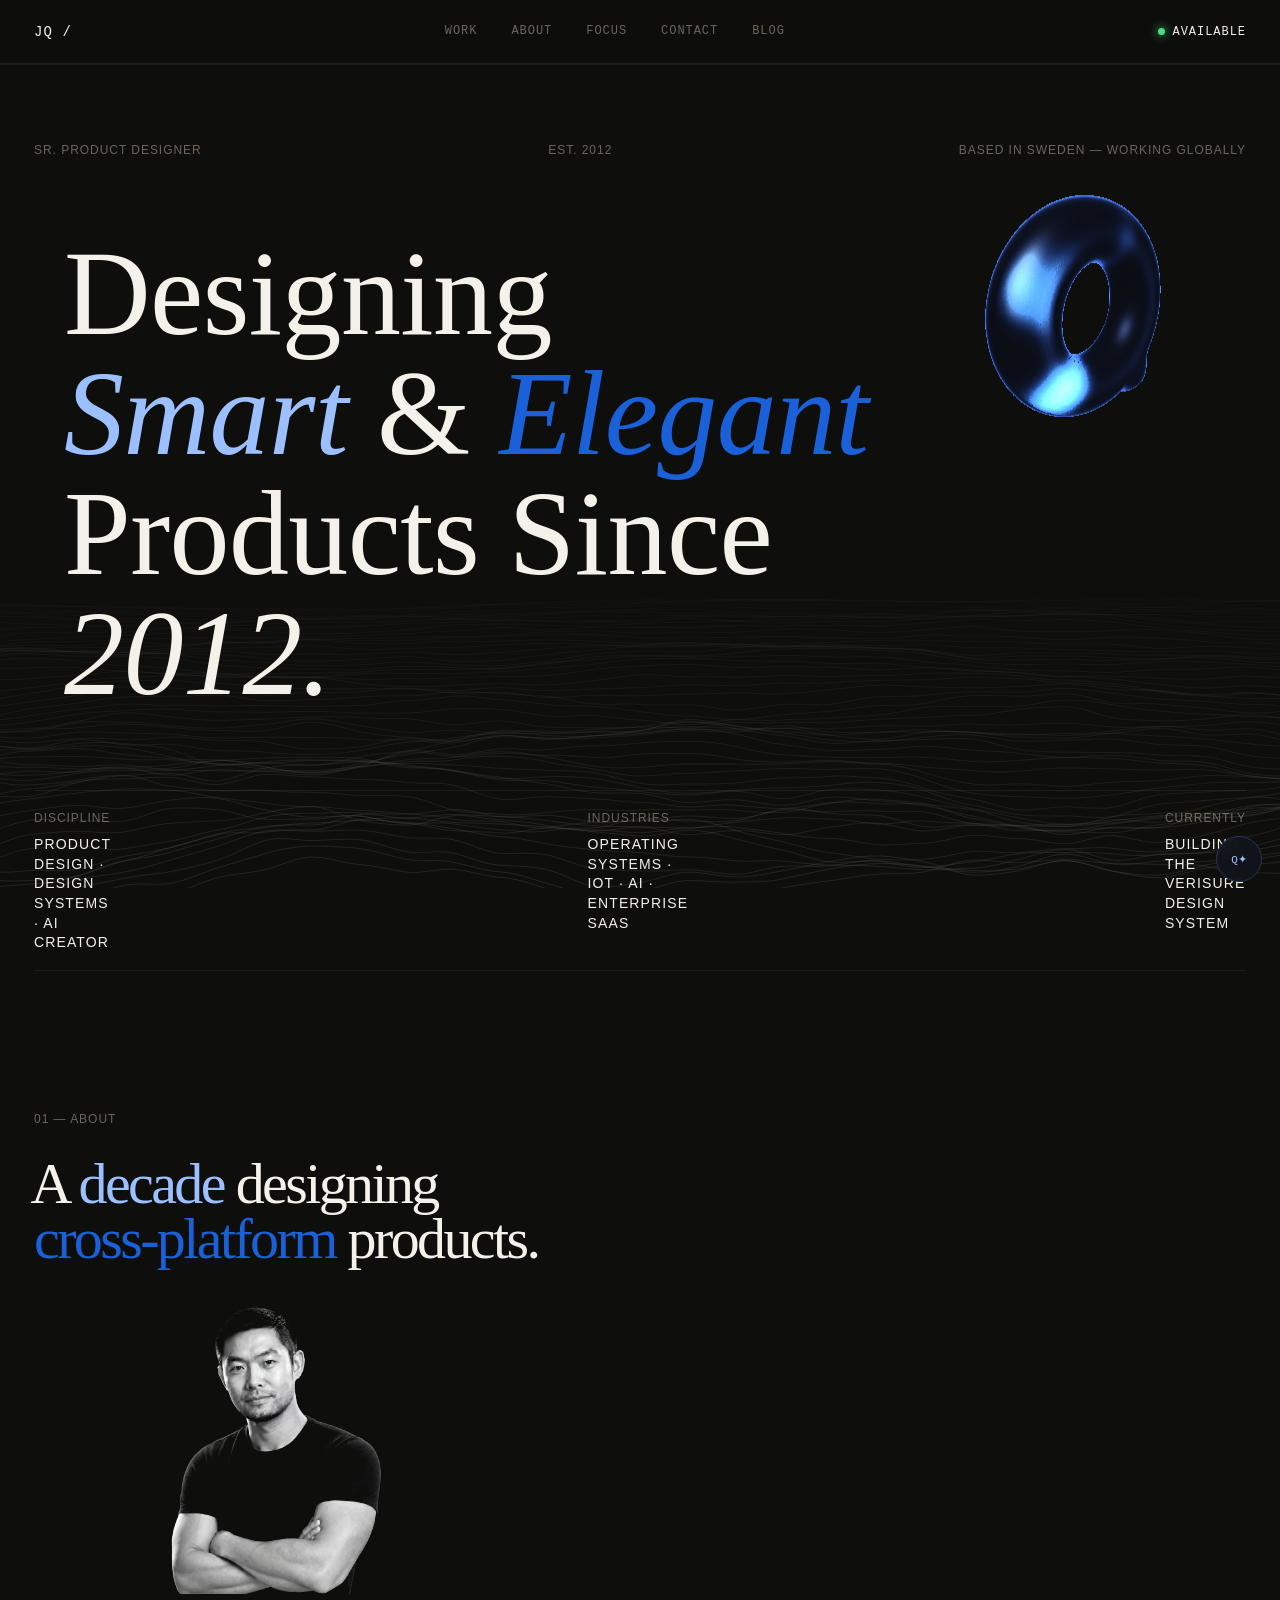
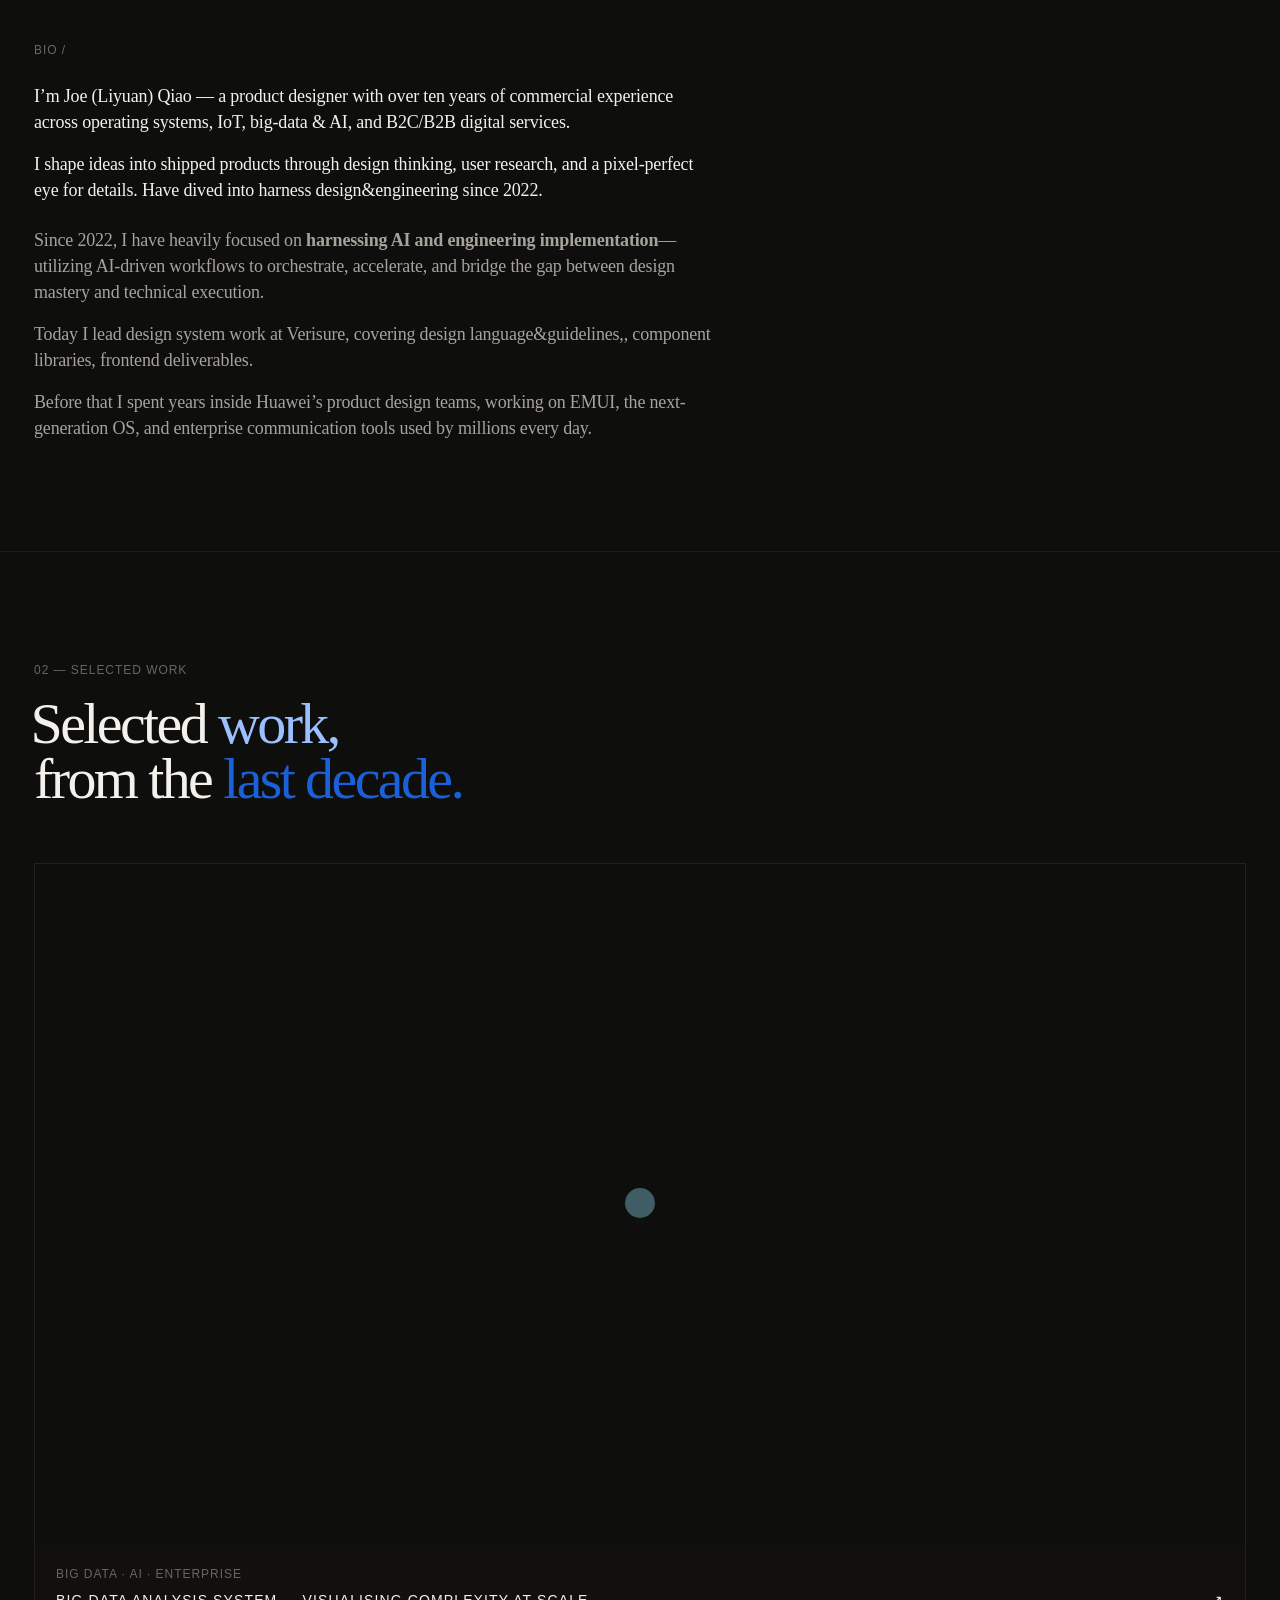
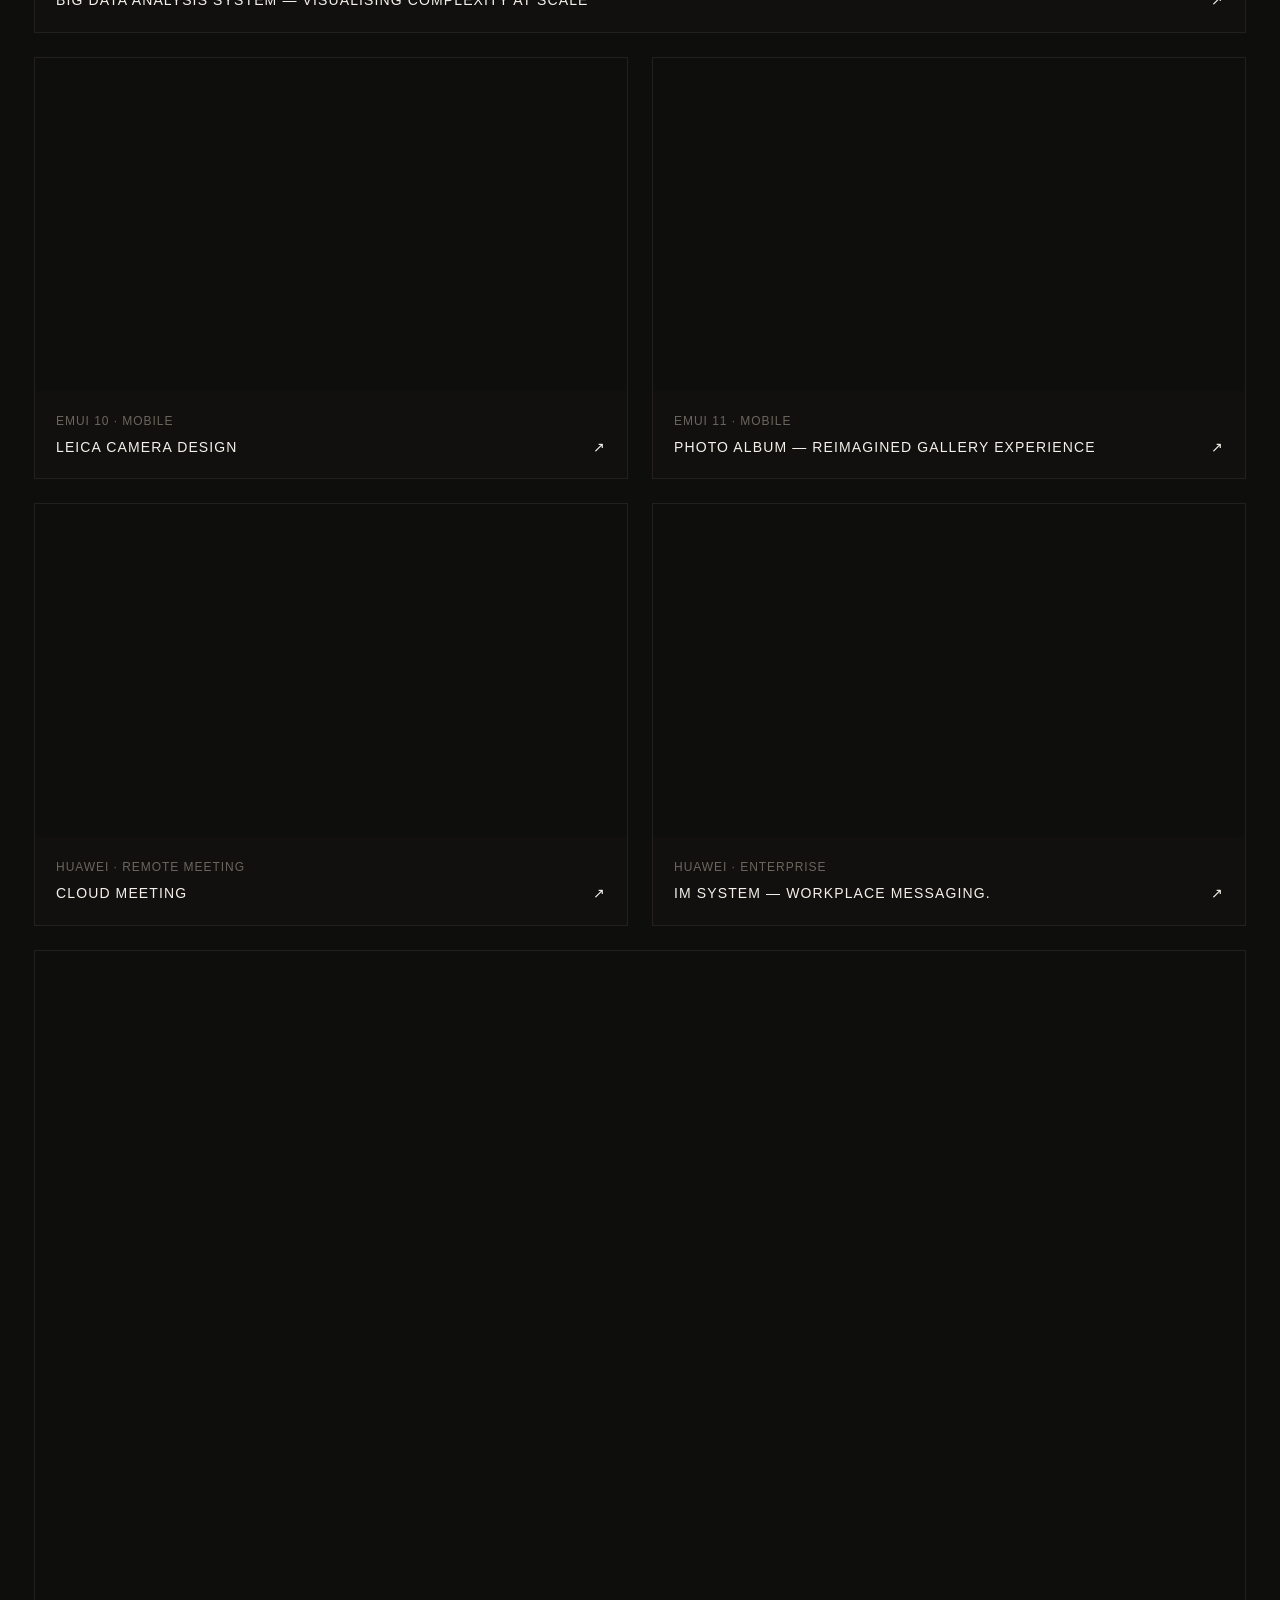
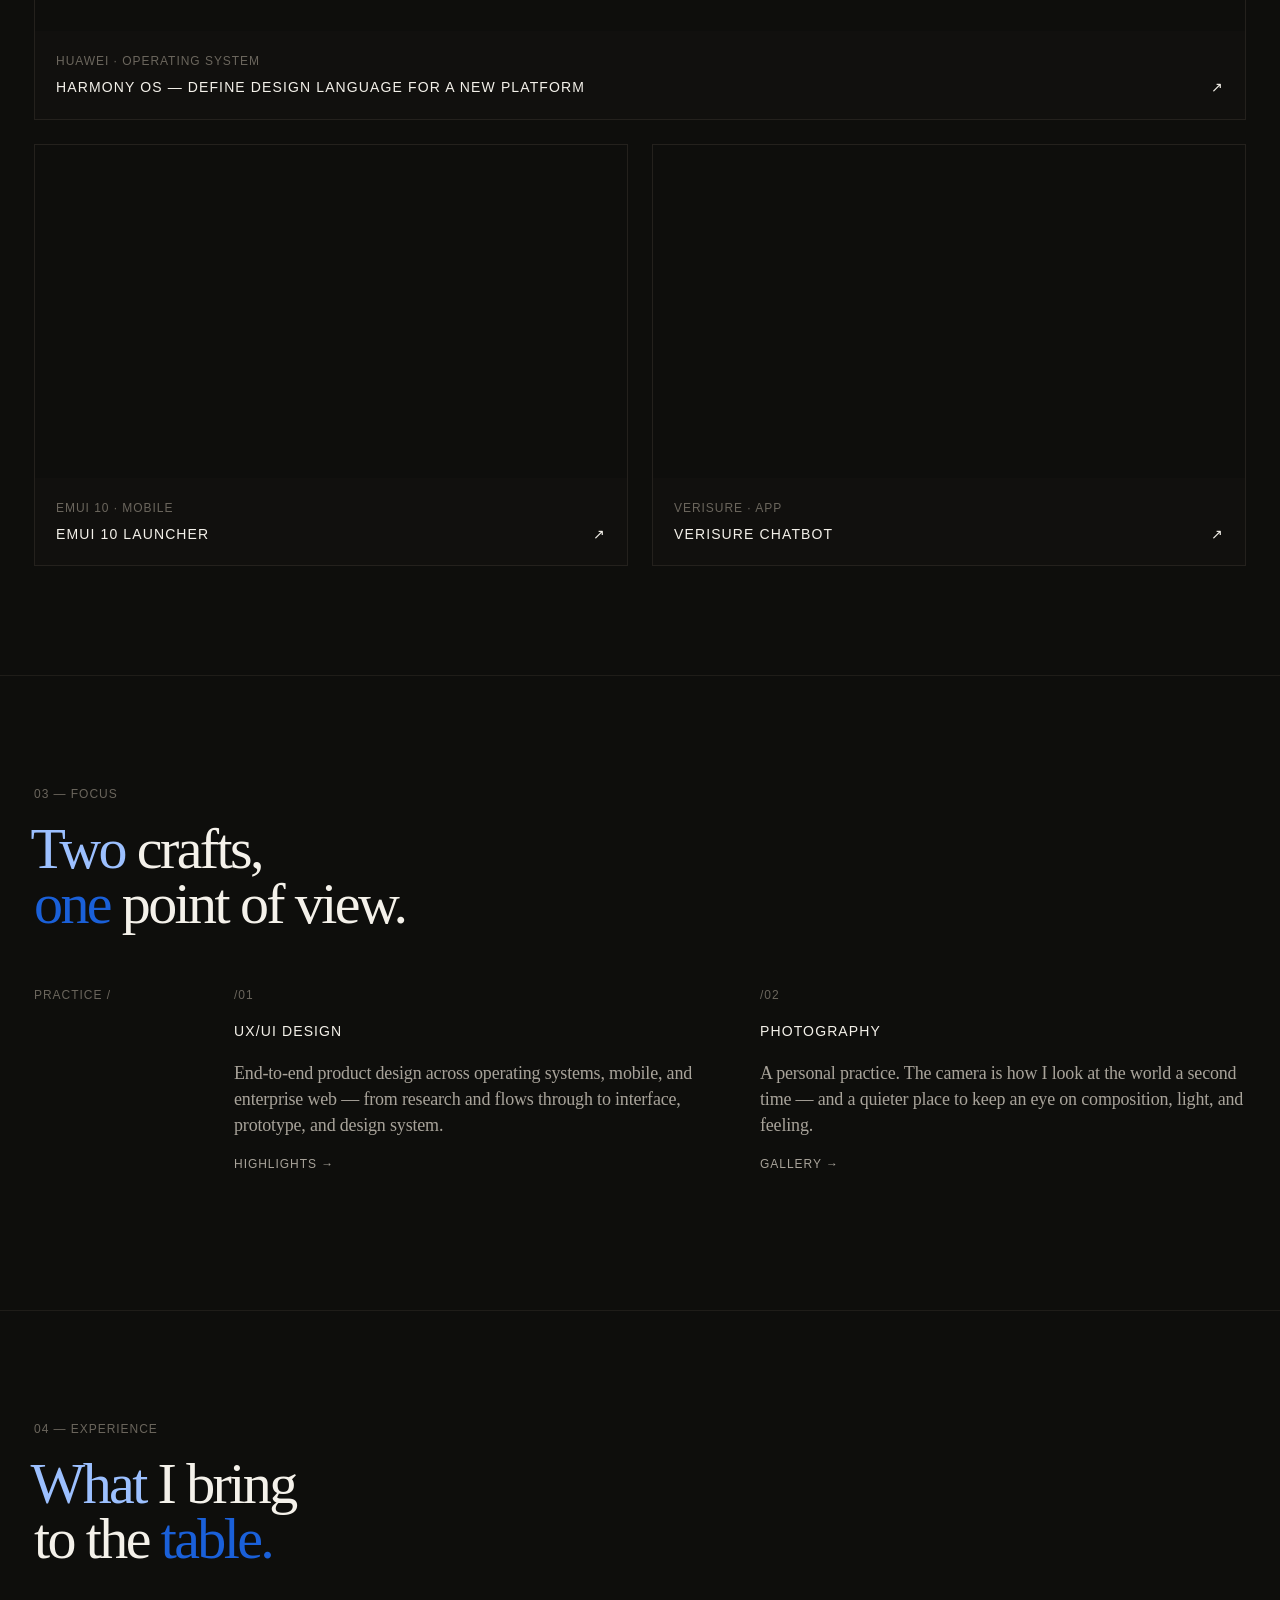
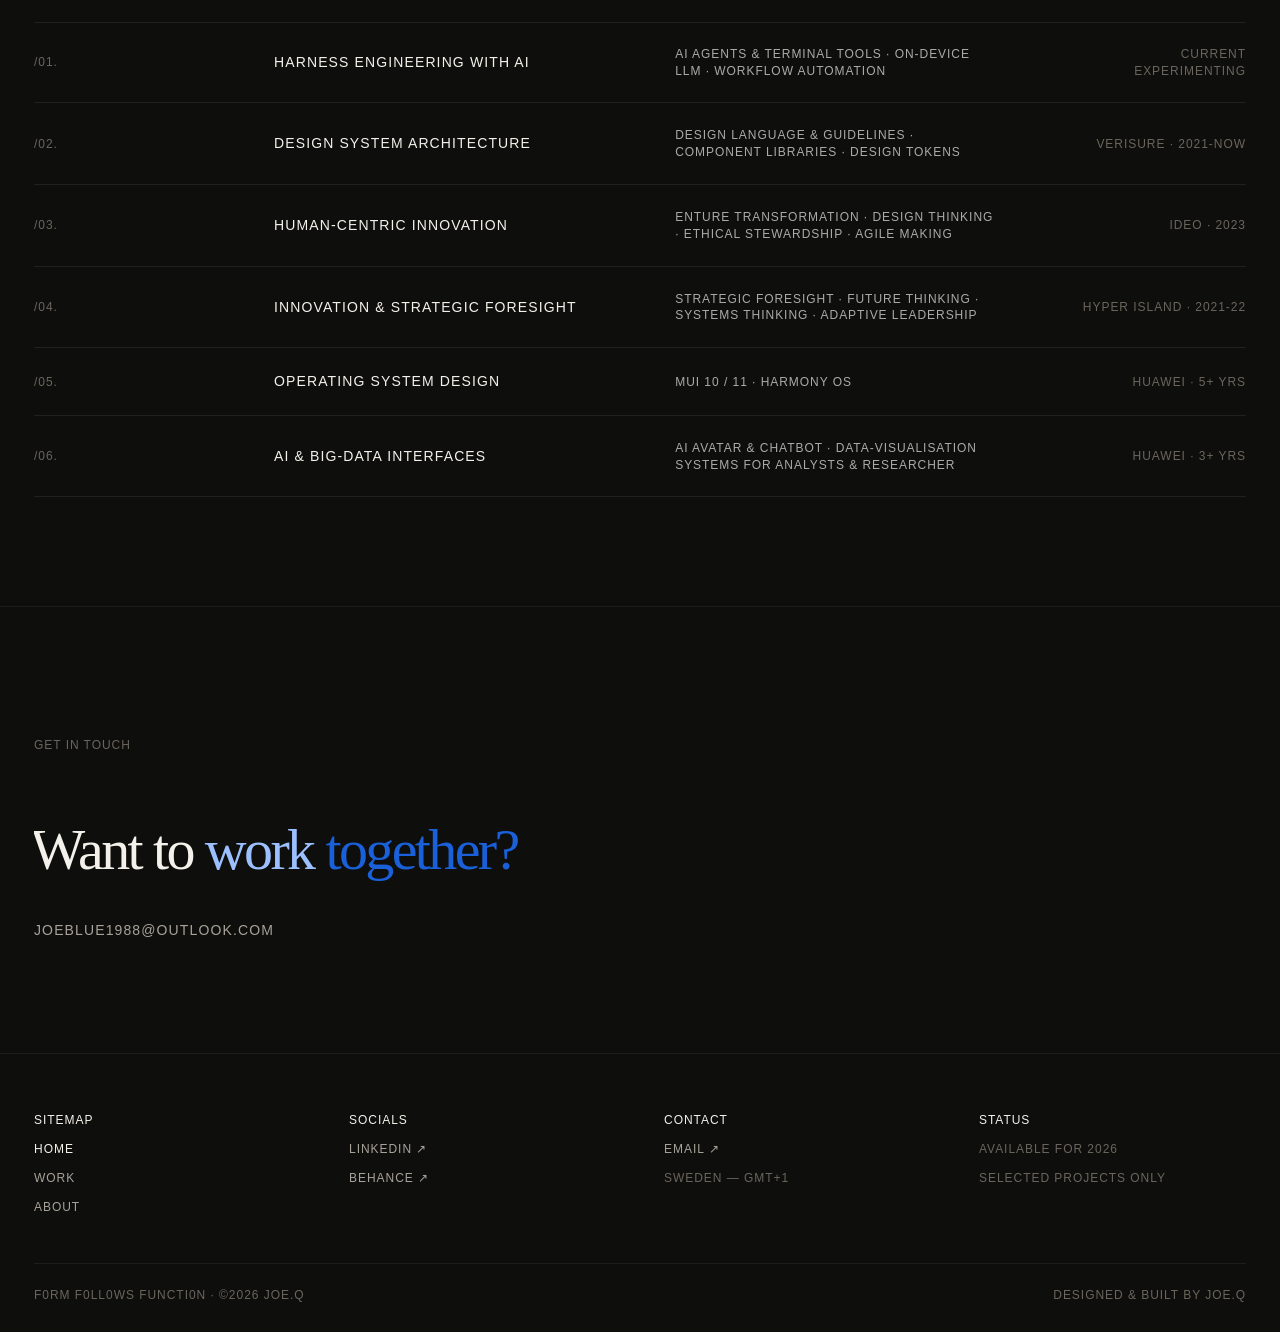
==== commit ecfce3ed: "Blog: heading 'Design topics, in Slides.'; relative paths so fonts/cover/links work in local preview" ====
--- a/index.html
+++ b/index.html
@@ -655,7 +655,7 @@
     
     <!-- End of bodyStart -->
 	
-	<div id="main" data-framer-hydrate-v2="{&quot;routeId&quot;:&quot;augiA20Il&quot;,&quot;localeId&quot;:&quot;default&quot;,&quot;breakpoints&quot;:[{&quot;hash&quot;:&quot;72rtr7&quot;}]}" data-framer-ssr-released-at="2026-06-11T22:09:11.343Z" data-framer-page-optimized-at="2026-06-20T20:26:21.728Z" data-framer-generated-page=""><!--$--><style data-framer-html-style="">html body { background: rgb(14, 14, 12); } html { font-size: 100%; }</style><div data-framer-root="" class="framer-HRbOu framer-9hiop framer-F6qRW framer-0AQ1N framer-M1Opl framer-tc7ng framer-72rtr7" style="min-height:100vh;width:auto"><div class="framer-1thxd95" data-framer-name="Navigation"><div class="framer-10bpo2g" data-framer-component-type="RichTextContainer" style="transform:none"><p class="framer-text framer-styles-preset-vlbzvf" data-styles-preset="DJ_gEhI40" dir="auto" style="--framer-text-color:rgb(244, 241, 234)"><!--$--><a class="framer-text framer-styles-preset-sjl1na" data-styles-preset="w8brgxKqK" href="https://joeqiao.framer.website/" data-framer-page-link-current="true">JQ /</a><!--/$--></p></div><div class="framer-114neai" data-framer-name="Navigation Links"><div class="framer-1oeiuek" data-framer-component-type="RichTextContainer" style="transform:none"><h3 class="framer-text framer-styles-preset-k937md" data-styles-preset="NhoEAo23D" dir="auto" style="--framer-text-alignment:start"><!--$--><a class="framer-text framer-styles-preset-sjl1na" data-styles-preset="w8brgxKqK" href="https://joeqiao.framer.website/#work">Work</a><!--/$--></h3></div><div class="framer-11xnoa7" data-framer-component-type="RichTextContainer" style="transform:none"><p class="framer-text framer-styles-preset-k937md" data-styles-preset="NhoEAo23D" dir="auto" style="--framer-text-alignment:start"><!--$--><a class="framer-text framer-styles-preset-sjl1na" data-styles-preset="w8brgxKqK" href="https://joeqiao.framer.website/#about">About</a><!--/$--></p></div><div class="framer-h732nv" data-framer-component-type="RichTextContainer" style="transform:none"><p class="framer-text framer-styles-preset-k937md" data-styles-preset="NhoEAo23D" dir="auto" style="--framer-text-alignment:start"><!--$--><a class="framer-text framer-styles-preset-sjl1na" data-styles-preset="w8brgxKqK" href="https://joeqiao.framer.website/#focus">Focus</a><!--/$--></p></div><div class="framer-1e3diay" data-framer-component-type="RichTextContainer" style="transform:none"><p class="framer-text framer-styles-preset-k937md" data-styles-preset="NhoEAo23D" dir="auto" style="--framer-text-alignment:start"><!--$--><a class="framer-text framer-styles-preset-sjl1na" data-styles-preset="w8brgxKqK" href="https://joeqiao.framer.website/#contact">Contact</a><!--/$--></p></div><div class="framer-10l54v6" data-framer-component-type="RichTextContainer" style="transform:none"><p class="framer-text framer-styles-preset-k937md" data-styles-preset="NhoEAo23D" dir="auto" style="--framer-text-alignment:start"><!--$--><a class="framer-text framer-styles-preset-sjl1na" data-styles-preset="w8brgxKqK" href="/blog/" target="_blank" rel="noopener">blog</a><!--/$--></p></div></div><div class="framer-3vha09" data-framer-name="Availability"><div class="framer-uu6mn" data-framer-name="Status Dot"></div><div class="framer-cp2mxv" data-framer-component-type="RichTextContainer" style="transform:none"><p class="framer-text framer-styles-preset-k937md" data-styles-preset="NhoEAo23D" dir="auto">Available</p></div></div></div><div class="framer-12e9f22" data-border="true" data-framer-name="Opening" id="top"><div class="framer-1uol870" data-framer-name="Opening Metadata"><div class="framer-1k3nb5w" data-framer-component-type="RichTextContainer" style="transform:none"><p class="framer-text framer-styles-preset-k937md" data-styles-preset="NhoEAo23D" dir="auto">SR. PRODUCT DESIGNER</p></div><div class="framer-180nzca" data-framer-component-type="RichTextContainer" style="transform:none"><p class="framer-text framer-styles-preset-k937md" data-styles-preset="NhoEAo23D" dir="auto">EST. 2012</p></div><div class="framer-wvphuf" data-framer-component-type="RichTextContainer" style="transform:none"><p class="framer-text framer-styles-preset-k937md" data-styles-preset="NhoEAo23D" dir="auto">BASED IN SWEDEN — WORKING GLOBALLY</p></div></div><div class="framer-1x28tct"><div class="framer-hj8s87" data-framer-name="Opening Stage"><div class="framer-15iq3cl" data-framer-appear-id="15iq3cl" data-framer-component-type="RichTextContainer" style="opacity: 1; transform: none; will-change: transform;"><h1 dir="auto" style="--font-selector:R0Y7SW5zdHJ1bWVudCBTZXJpZi1yZWd1bGFy;--framer-font-family:&quot;Instrument Serif&quot;, &quot;Instrument Serif Placeholder&quot;, serif;--framer-font-size:133px;--framer-letter-spacing:-0.005em;--framer-line-height:1em;--framer-text-color:rgb(244, 241, 234)" class="framer-text">Designing <br class="framer-text"><span style="--font-selector:R0Y7SW5zdHJ1bWVudCBTZXJpZi1pdGFsaWM=;--framer-font-style:italic;--framer-text-color:var(--token-5328b5e5-43eb-457a-a3a1-44f50278c9ea, rgb(156, 192, 255))" class="framer-text">Smart</span><span style="--font-selector:R0Y7SW5zdHJ1bWVudCBTZXJpZi1pdGFsaWM=;--framer-font-style:italic;--framer-text-color:rgb(156, 192, 255)" class="framer-text"> </span>&amp; <span style="--font-selector:R0Y7SW5zdHJ1bWVudCBTZXJpZi1pdGFsaWM=;--framer-font-style:italic;--framer-text-color:var(--token-f557bfe0-e0c8-498e-8ac1-ccc9da6ceece, rgb(26, 96, 217))" class="framer-text">Elegant</span><br class="framer-text">Products Since <span style="--font-selector:R0Y7SW5zdHJ1bWVudCBTZXJpZi1pdGFsaWM=;--framer-font-style:italic" class="framer-text">2012.</span></h1></div></div></div><div class="framer-1fnwcg1-container"><div data-framer-component-type="Shader" style="display:block;flex:0 0 auto;width:100%;height:100%;border-radius:inherit;corner-shape:inherit;overflow-x:hidden;overflow-y:hidden;transform:none"><div style="position:absolute;inset:0;width:100%;height:100%;opacity:1"><canvas style="display:block;width:100%;height:100%" draggable="false" width="1440" height="299"></canvas></div></div></div><div class="framer-1qdwe61" data-border="true" data-framer-name="Discipline Strip"><div class="framer-1l8h0o1" data-framer-name="Discipline"><div class="framer-1ww8s0i" data-framer-component-type="RichTextContainer" style="transform:none"><p class="framer-text framer-styles-preset-k937md" data-styles-preset="NhoEAo23D" dir="auto">Discipline</p></div><div class="framer-1rek78o" data-framer-component-type="RichTextContainer" style="transform:none"><p class="framer-text framer-styles-preset-vlbzvf" data-styles-preset="DJ_gEhI40" dir="auto">Product Design · Design Systems · Ai creator</p></div></div><div class="framer-1uspn69" data-framer-name="Industries"><div class="framer-oi01zu" data-framer-component-type="RichTextContainer" style="transform:none"><p class="framer-text framer-styles-preset-k937md" data-styles-preset="NhoEAo23D" dir="auto">Industries</p></div><div class="framer-1rs2dj" data-framer-component-type="RichTextContainer" style="transform:none"><p class="framer-text framer-styles-preset-vlbzvf" data-styles-preset="DJ_gEhI40" dir="auto">Operating Systems · IoT · AI · Enterprise SaaS</p></div></div><div class="framer-1bdizhh" data-framer-name="Currently"><div class="framer-way7iz" data-framer-component-type="RichTextContainer" style="transform:none"><p class="framer-text framer-styles-preset-k937md" data-styles-preset="NhoEAo23D" dir="auto">Currently</p></div><div class="framer-546fy9" data-framer-component-type="RichTextContainer" style="transform:none"><p class="framer-text framer-styles-preset-vlbzvf" data-styles-preset="DJ_gEhI40" dir="auto">Building the Verisure design system</p></div></div></div><div class="framer-9c6oqw-container" data-framer-appear-id="9c6oqw" style="opacity: 1; transform: perspective(4269px); will-change: transform;"><div data-framer-component-type="Shader" style="display:block;flex:0 0 auto;width:100%;height:100%;border-radius:inherit;corner-shape:inherit;overflow-x:hidden;overflow-y:hidden;transform:none"><div style="position: absolute; inset: 0px; width: 100%; height: 100%; opacity: 1;"><canvas draggable="false" style="display: block; width: 100%; height: 100%;" width="864" height="864"></canvas></div><div style="position: absolute; inset: 0px; width: 100%; height: 100%; opacity: 0; transition: opacity 200ms ease-in-out; pointer-events: none;"><div data-framer-background-image-wrapper="true" style="position: absolute; border-radius: inherit; corner-shape: inherit; inset: 0px;"><img decoding="auto" loading="lazy" src="https://framerusercontent.com/images/24MWeLymoQIUGlqBsnukClkoUzY.png" alt="" draggable="false" style="display: block; width: 100%; height: 100%; border-radius: inherit; corner-shape: inherit; object-position: center center; object-fit: cover;"></div></div></div></div></div><div class="framer-d5wl2t" data-border="true" data-framer-name="About" id="about"><div class="framer-8xeu0o" data-framer-name="About Header"><div class="framer-mfubrg" data-framer-component-type="RichTextContainer" style="transform:none"><p class="framer-text framer-styles-preset-k937md" data-styles-preset="NhoEAo23D" dir="auto">01 — ABOUT</p></div><div class="framer-ujao9o" data-framer-component-type="RichTextContainer" style="transform:none"><h2 dir="auto" style="--font-selector:R0Y7SW5zdHJ1bWVudCBTZXJpZi1yZWd1bGFy;--framer-font-family:&quot;Instrument Serif&quot;, &quot;Instrument Serif Placeholder&quot;, serif;--framer-font-open-type-features:&#39;blwf&#39; on, &#39;cv03&#39; on, &#39;cv04&#39; on, &#39;cv09&#39; on, &#39;cv11&#39; on;--framer-font-size:58px;--framer-letter-spacing:-0.045em;--framer-line-height:1em;--framer-text-color:rgb(244, 241, 234)" class="framer-text">A <span style="--framer-text-color:var(--token-5328b5e5-43eb-457a-a3a1-44f50278c9ea, rgb(156, 192, 255))" class="framer-text">decade </span>designing <br class="framer-text"><span style="--framer-text-color:var(--token-f557bfe0-e0c8-498e-8ac1-ccc9da6ceece, rgb(26, 96, 217))" class="framer-text">cross-platform</span> products.</h2></div><div class="framer-1qkkkch"><div style="position:absolute;border-radius:inherit;corner-shape:inherit;top:0;right:0;bottom:0;left:0" data-framer-background-image-wrapper="true"><img decoding="auto" width="2048" height="2048" sizes="533px" srcset="https://framerusercontent.com/images/GtcwXDXluSZZ0pjByBslVhagXU.png?scale-down-to=512&amp;width=2048&amp;height=2048 512w,https://framerusercontent.com/images/GtcwXDXluSZZ0pjByBslVhagXU.png?scale-down-to=1024&amp;width=2048&amp;height=2048 1024w,https://framerusercontent.com/images/GtcwXDXluSZZ0pjByBslVhagXU.png?width=2048&amp;height=2048 2048w" src="https://framerusercontent.com/images/GtcwXDXluSZZ0pjByBslVhagXU.png" alt="" style="display:block;width:100%;height:100%;border-radius:inherit;corner-shape:inherit;object-position:center;object-fit:contain"></div><div class="framer-1ib0uz2-container"><div data-framer-component-type="Shader" style="display:block;flex:0 0 auto;width:100%;height:100%;border-radius:inherit;corner-shape:inherit;overflow-x:hidden;overflow-y:hidden;transform:none" tabindex="0"><div style="position: absolute; inset: 0px; width: 100%; height: 100%; opacity: 1;"><canvas draggable="false" style="display: block; width: 100%; height: 100%;" width="600" height="600"></canvas></div><div style="position: absolute; inset: 0px; width: 100%; height: 100%; opacity: 0; transition: opacity 200ms ease-in-out; pointer-events: none;"><div data-framer-background-image-wrapper="true" style="position: absolute; border-radius: inherit; corner-shape: inherit; inset: 0px;"><img decoding="auto" loading="lazy" src="https://framerusercontent.com/images/tD69MT6SsYise57KiYjbdxyC7VU.png" alt="" draggable="false" style="display: block; width: 100%; height: 100%; border-radius: inherit; corner-shape: inherit; object-position: center center; object-fit: cover;"></div></div></div></div></div></div><div class="framer-1bqu581" data-framer-name="About Copy"><div class="framer-1vllkmf" data-framer-component-type="RichTextContainer" style="transform:none"><p class="framer-text framer-styles-preset-k937md" data-styles-preset="NhoEAo23D" dir="auto">BIO /</p></div><div class="framer-139u7x3" data-framer-component-type="RichTextContainer" style="transform:none"><p class="framer-text framer-styles-preset-1udns6p" data-styles-preset="Krd7pGWSs" dir="auto">I’m Joe (Liyuan) Qiao — a product designer with over ten years of commercial experience across operating systems, IoT, big-data &amp; AI, and B2C/B2B digital services. </p><p class="framer-text framer-styles-preset-1udns6p" data-styles-preset="Krd7pGWSs" dir="auto">I shape ideas into shipped products through design thinking, user research, and a pixel-perfect eye for details. Have dived into harness design&amp;engineering since 2022.</p></div><div class="framer-2qhw6q" data-framer-component-type="RichTextContainer" style="transform:none"><p class="framer-text framer-styles-preset-1udns6p" data-styles-preset="Krd7pGWSs" dir="auto" style="--framer-text-color:rgb(168, 163, 154)">Since 2022, I have heavily focused on <strong class="framer-text">harnessing AI and engineering implementation</strong>—utilizing AI-driven workflows to orchestrate, accelerate, and bridge the gap between design mastery and technical execution.</p><p class="framer-text framer-styles-preset-1udns6p" data-styles-preset="Krd7pGWSs" dir="auto" style="--framer-text-color:rgb(168, 163, 154)">Today I lead design system work at Verisure, covering design language&amp;guidelines,, component libraries, frontend deliverables. </p><p class="framer-text framer-styles-preset-1udns6p" data-styles-preset="Krd7pGWSs" dir="auto" style="--framer-text-color:rgb(168, 163, 154)">Before that I spent years inside Huawei’s product design teams, working on EMUI, the next-generation OS, and enterprise communication tools used by millions every day.</p></div></div></div><div class="framer-14w6tz" data-border="true" data-framer-name="Selected Work" id="work"><div class="framer-1us96uu" data-framer-name="Work Header"><div class="framer-qz8vmn" data-framer-component-type="RichTextContainer" style="transform:none"><p class="framer-text framer-styles-preset-k937md" data-styles-preset="NhoEAo23D" dir="auto">02 — SELECTED WORK</p></div><div class="framer-ogbpr1" data-framer-component-type="RichTextContainer" style="transform:none"><h2 class="framer-text framer-styles-preset-1a559id" data-styles-preset="eImlLAJGa" dir="auto">Selected <span style="--framer-text-color:var(--token-5328b5e5-43eb-457a-a3a1-44f50278c9ea, rgb(156, 192, 255))" class="framer-text">work,</span><br class="framer-text">from the <span style="--framer-text-color:var(--token-f557bfe0-e0c8-498e-8ac1-ccc9da6ceece, rgb(26, 96, 217))" class="framer-text">last decade.</span></h2></div></div><div class="framer-xdxfte" data-framer-name="Project Grid"><div class="framer-jwt8f6" data-border="true" data-framer-name="Big Data Analysis System"><div class="framer-1nx7j0j" data-framer-name="Feature Visual"><div class="framer-1ax7q8i-container"><!--$--><video src="https://framerusercontent.com/assets/a06W5le0ovyEjwknfXbNJInfE.mp4" loop="" autoplay="" preload="auto" poster="https://framerusercontent.com/images/DNdIiziUkbtAvcK5LfYdCL4g9J0.png?width=1920&amp;height=1255" controls="" muted="" playsinline="" style="cursor:auto;width:100%;height:100%;border-radius:0px;display:block;object-fit:fill;background-color:rgba(0, 0, 0, 0);object-position:50% 50%"></video><!--/$--></div><div class="framer-75fjcx" data-framer-name="Data Point"></div></div><div class="framer-15p6bll" data-framer-name="Feature Caption"><div class="framer-1scavtp" data-framer-name="Feature Copy"><div class="framer-s1ch0b" data-framer-component-type="RichTextContainer" style="transform:none"><p class="framer-text framer-styles-preset-k937md" data-styles-preset="NhoEAo23D" dir="auto">BIG DATA · AI · ENTERPRISE</p></div><div class="framer-1yikoj6" data-framer-component-type="RichTextContainer" style="transform:none"><p class="framer-text framer-styles-preset-vlbzvf" data-styles-preset="DJ_gEhI40" dir="auto">Big Data Analysis System — visualising complexity at scale</p></div></div><div class="framer-mojjje" data-framer-component-type="RichTextContainer" style="transform:none"><p class="framer-text framer-styles-preset-vlbzvf" data-styles-preset="DJ_gEhI40" dir="auto">↗</p></div></div></div><div class="framer-1svu7g7" data-border="true" data-framer-name="Leica Camera Design"><div class="framer-vasdz9" data-framer-name="Camera Visual"><div class="framer-1khgjdm-container"><!--$--><video src="https://framerusercontent.com/assets/MIbdDCXEqz3kyePMcDo5Z8eKPQ.mp4" loop="" preload="none" poster="https://framerusercontent.com/images/2CfpURHiCk2VjH7rAc3LR26ZCc.png?width=1920&amp;height=1080" muted="" playsinline="" style="cursor:auto;width:100%;height:100%;border-radius:0px;display:block;object-fit:cover;background-color:rgba(0, 0, 0, 0);object-position:50% 50%"></video><!--/$--></div></div><div class="framer-njy8i" data-framer-name="Feature Caption"><div class="framer-1xhnnvw" data-framer-name="Feature Copy"><div class="framer-1nlfkj8" data-framer-component-type="RichTextContainer" style="transform:none"><p class="framer-text framer-styles-preset-k937md" data-styles-preset="NhoEAo23D" dir="auto">EMUI 10 · MOBILE</p></div><div class="framer-18739kt" data-framer-component-type="RichTextContainer" style="transform:none"><p class="framer-text framer-styles-preset-vlbzvf" data-styles-preset="DJ_gEhI40" dir="auto">Leica Camera Design</p></div></div><div class="framer-16i4uww" data-framer-component-type="RichTextContainer" style="transform:none"><p class="framer-text framer-styles-preset-vlbzvf" data-styles-preset="DJ_gEhI40" dir="auto">↗</p></div></div></div><div class="framer-byf66g" data-border="true" data-framer-name="Photo Album"><div class="framer-16a5c3z" data-framer-name="Album Visual"><div class="framer-ev0c46-container"><!--$--><video src="https://framerusercontent.com/assets/S211biB6DecFSxg6a20NbsALE.mp4" loop="" preload="none" poster="https://framerusercontent.com/images/GsLyzTr5LMq3YtmQSYEGv7pXYU.png?width=1920&amp;height=1350" muted="" playsinline="" style="cursor:auto;width:100%;height:100%;border-radius:0px;display:block;object-fit:cover;background-color:rgba(0, 0, 0, 0);object-position:50% 50%"></video><!--/$--></div></div><div class="framer-w68m4r" data-framer-name="Feature Caption"><div class="framer-udhoy0" data-framer-name="Feature Copy"><div class="framer-12qgtti" data-framer-component-type="RichTextContainer" style="transform:none"><p class="framer-text framer-styles-preset-k937md" data-styles-preset="NhoEAo23D" dir="auto">EMUI 11 · MOBILE</p></div><div class="framer-5xdp5j" data-framer-component-type="RichTextContainer" style="transform:none"><p class="framer-text framer-styles-preset-vlbzvf" data-styles-preset="DJ_gEhI40" dir="auto">Photo Album — reimagined gallery experience</p></div></div><div class="framer-1v8xzat" data-framer-component-type="RichTextContainer" style="transform:none"><p class="framer-text framer-styles-preset-vlbzvf" data-styles-preset="DJ_gEhI40" dir="auto">↗</p></div></div></div><div class="framer-d6u1wh" data-border="true" data-framer-name="Cloud Meeting"><div class="framer-5qhgf9" data-framer-name="Meeting Visual"><div class="framer-1bmg84g-container"><!--$--><video src="https://framerusercontent.com/assets/4ZbE0P4FCkGe2jq3tpHsOOn8N8.mp4" loop="" preload="none" poster="https://framerusercontent.com/images/zS6z8sTgFgIhTSnMMEGCOyZPrI.png?width=1920&amp;height=1350" muted="" playsinline="" style="cursor:auto;width:100%;height:100%;border-radius:0px;display:block;object-fit:cover;background-color:rgba(0, 0, 0, 0);object-position:50% 50%"></video><!--/$--></div></div><div class="framer-11zuacm" data-framer-name="Feature Caption"><div class="framer-1y38q3h" data-framer-name="Feature Copy"><div class="framer-1p088y5" data-framer-component-type="RichTextContainer" style="transform:none"><p class="framer-text framer-styles-preset-k937md" data-styles-preset="NhoEAo23D" dir="auto">HUAWEI · REMOTE MEETING</p></div><div class="framer-p29vjc" data-framer-component-type="RichTextContainer" style="transform:none"><p class="framer-text framer-styles-preset-vlbzvf" data-styles-preset="DJ_gEhI40" dir="auto">Cloud Meeting</p></div></div><div class="framer-fdey04" data-framer-component-type="RichTextContainer" style="transform:none"><p class="framer-text framer-styles-preset-vlbzvf" data-styles-preset="DJ_gEhI40" dir="auto">↗</p></div></div></div><div class="framer-1wmzagc" data-border="true" data-framer-name="IM System"><div class="framer-1rgezse" data-framer-name="IM Visual"><div class="framer-v82qh2-container"><!--$--><video src="https://framerusercontent.com/assets/0o8BvycmNEzrbExiypTZIGogFvk.mp4" loop="" preload="none" poster="https://framerusercontent.com/images/iHWPZplUDZFFQrPiaJ24Ui70fw.png?width=1920&amp;height=1350" muted="" playsinline="" style="cursor:auto;width:100%;height:100%;border-radius:0px;display:block;object-fit:cover;background-color:rgba(0, 0, 0, 0);object-position:50% 50%"></video><!--/$--></div></div><div class="framer-3zdxpq" data-framer-name="Feature Caption"><div class="framer-1mtutvg" data-framer-name="Feature Copy"><div class="framer-175a1s" data-framer-component-type="RichTextContainer" style="transform:none"><p class="framer-text framer-styles-preset-k937md" data-styles-preset="NhoEAo23D" dir="auto">HUAWEI · ENTERPRISE</p></div><div class="framer-bbnqq3" data-framer-component-type="RichTextContainer" style="transform:none"><p class="framer-text framer-styles-preset-vlbzvf" data-styles-preset="DJ_gEhI40" dir="auto">IM System — workplace messaging.</p></div></div><div class="framer-1ijgunz" data-framer-component-type="RichTextContainer" style="transform:none"><p class="framer-text framer-styles-preset-vlbzvf" data-styles-preset="DJ_gEhI40" dir="auto">↗</p></div></div></div><div class="framer-13rbmxe" data-border="true" data-framer-name="Harmony OS — Define design language for a new platform"><div class="framer-1hk2ntd" data-framer-name="Feature Visual"><div class="framer-1h75hz2-container"><!--$--><video src="https://framerusercontent.com/assets/vIgM74IHwRUiU45Xke9UTlh2BPg.mp4" loop="" preload="none" muted="" playsinline="" style="cursor:auto;width:100%;height:100%;border-radius:0px;display:block;object-fit:cover;background-color:rgba(0, 0, 0, 0);object-position:50% 50%"></video><!--/$--></div></div><div class="framer-9qwu55" data-framer-name="Feature Caption"><div class="framer-1j455r2" data-framer-name="Feature Copy"><div class="framer-jabq0i" data-framer-component-type="RichTextContainer" style="transform:none"><p class="framer-text framer-styles-preset-k937md" data-styles-preset="NhoEAo23D" dir="auto">HUAWEI · OPERATING SYSTEM</p></div><div class="framer-cf8e5v" data-framer-component-type="RichTextContainer" style="transform:none"><p class="framer-text framer-styles-preset-vlbzvf" data-styles-preset="DJ_gEhI40" dir="auto">Harmony OS — Define design language for a new platform</p></div></div><div class="framer-1oxoky6" data-framer-component-type="RichTextContainer" style="transform:none"><p class="framer-text framer-styles-preset-vlbzvf" data-styles-preset="DJ_gEhI40" dir="auto">↗</p></div></div></div><div class="framer-9pqeua" data-border="true" data-framer-name="Cloud Meeting"><div class="framer-1ekdppf" data-framer-name="Meeting Visual"><div class="framer-3cz09h-container"><!--$--><video src="https://framerusercontent.com/assets/WtGWVoi42JgfSpIsHdhfDcurbso.mp4" loop="" preload="none" muted="" playsinline="" style="cursor:auto;width:100%;height:100%;border-radius:0px;display:block;object-fit:cover;background-color:rgba(0, 0, 0, 0);object-position:50% 50%"></video><!--/$--></div></div><div class="framer-hk8j4i" data-framer-name="Feature Caption"><div class="framer-h68ydx" data-framer-name="Feature Copy"><div class="framer-1n8p8x2" data-framer-component-type="RichTextContainer" style="transform:none"><p class="framer-text framer-styles-preset-k937md" data-styles-preset="NhoEAo23D" dir="auto">EMUI 10 · MOBILE</p></div><div class="framer-11hagpj" data-framer-component-type="RichTextContainer" style="transform:none"><p class="framer-text framer-styles-preset-vlbzvf" data-styles-preset="DJ_gEhI40" dir="auto">EMUI 10 LAuncher</p></div></div><div class="framer-654k6d" data-framer-component-type="RichTextContainer" style="transform:none"><p class="framer-text framer-styles-preset-vlbzvf" data-styles-preset="DJ_gEhI40" dir="auto">↗</p></div></div></div><div class="framer-gryzdh" data-border="true" data-framer-name="IM System"><div class="framer-6coxqi" data-framer-name="IM Visual"><div class="framer-mkfzru-container"><!--$--><video src="https://framerusercontent.com/assets/2YhBm2CUP1WQPWnYSPfUQc22ks.mp4" loop="" preload="none" muted="" playsinline="" style="cursor:auto;width:100%;height:100%;border-radius:0px;display:block;object-fit:cover;background-color:rgba(0, 0, 0, 0);object-position:50% 50%"></video><!--/$--></div></div><div class="framer-1fa51ip" data-framer-name="Feature Caption"><div class="framer-i786i0" data-framer-name="Feature Copy"><div class="framer-jicudv" data-framer-component-type="RichTextContainer" style="transform:none"><p class="framer-text framer-styles-preset-k937md" data-styles-preset="NhoEAo23D" dir="auto">Verisure · APP</p></div><div class="framer-1ega95l" data-framer-component-type="RichTextContainer" style="transform:none"><p class="framer-text framer-styles-preset-vlbzvf" data-styles-preset="DJ_gEhI40" dir="auto">Verisure chatbot</p></div></div><div class="framer-126jze1" data-framer-component-type="RichTextContainer" style="transform:none"><p class="framer-text framer-styles-preset-vlbzvf" data-styles-preset="DJ_gEhI40" dir="auto">↗</p></div></div></div></div></div><div class="framer-7h3tj3" data-border="true" data-framer-name="Focus" id="focus"><div class="framer-1fxt8" data-framer-name="Focus Header"><div class="framer-1n7lmdy" data-framer-component-type="RichTextContainer" style="transform:none"><p class="framer-text framer-styles-preset-k937md" data-styles-preset="NhoEAo23D" dir="auto">03 — FOCUS</p></div><div class="framer-1okp26s" data-framer-component-type="RichTextContainer" style="transform:none"><h2 class="framer-text framer-styles-preset-1a559id" data-styles-preset="eImlLAJGa" dir="auto"><span style="--framer-text-color:var(--token-5328b5e5-43eb-457a-a3a1-44f50278c9ea, rgb(156, 192, 255))" class="framer-text">Two</span> crafts,<br class="framer-text"><span style="--framer-text-color:var(--token-f557bfe0-e0c8-498e-8ac1-ccc9da6ceece, rgb(26, 96, 217))" class="framer-text">one</span> point of view.</h2></div></div><div class="framer-jyax8e" data-framer-name="Focus Grid"><div class="framer-67kjz" data-framer-component-type="RichTextContainer" style="transform:none"><p class="framer-text framer-styles-preset-k937md" data-styles-preset="NhoEAo23D" dir="auto">PRACTICE /</p></div><div class="framer-1u1w49h" data-border="true" data-framer-name="UX/UI Design"><div class="framer-hm4vdj" data-framer-component-type="RichTextContainer" style="transform:none"><p class="framer-text framer-styles-preset-k937md" data-styles-preset="NhoEAo23D" dir="auto">/01</p></div><div class="framer-vlp12f" data-framer-component-type="RichTextContainer" style="transform:none"><p class="framer-text framer-styles-preset-vlbzvf" data-styles-preset="DJ_gEhI40" dir="auto">UX/UI Design</p></div><div class="framer-bvn4va" data-framer-component-type="RichTextContainer" style="transform:none"><p class="framer-text framer-styles-preset-1udns6p" data-styles-preset="Krd7pGWSs" dir="auto" style="--framer-text-color:rgb(168, 163, 154)">End-to-end product design across operating systems, mobile, and enterprise web — from research and flows through to interface, prototype, and design system.</p></div><div class="framer-1gcmfga" data-framer-component-type="RichTextContainer" style="transform:none"><h3 class="framer-text framer-styles-preset-k937md" data-styles-preset="NhoEAo23D" dir="auto"><!--$--><a class="framer-text framer-styles-preset-sjl1na" data-styles-preset="w8brgxKqK" href="https://joeqiao.framer.website/#work">Highlights →</a><!--/$--></h3></div></div><div class="framer-haspto" data-border="true" data-framer-name="Photography"><div class="framer-1j4eg2y" data-framer-component-type="RichTextContainer" style="transform:none"><p class="framer-text framer-styles-preset-k937md" data-styles-preset="NhoEAo23D" dir="auto">/02</p></div><div class="framer-1biyntm" data-framer-component-type="RichTextContainer" style="transform:none"><p class="framer-text framer-styles-preset-vlbzvf" data-styles-preset="DJ_gEhI40" dir="auto">Photography</p></div><div class="framer-1b8csj4" data-framer-component-type="RichTextContainer" style="transform:none"><p class="framer-text framer-styles-preset-1udns6p" data-styles-preset="Krd7pGWSs" dir="auto" style="--framer-text-color:#a8a39a">A personal practice. The camera is how I look at the world a second time — and a quieter place to keep an eye on composition, light, and feeling.</p></div><div class="framer-pal1ib" data-framer-component-type="RichTextContainer" style="transform:none"><p class="framer-text framer-styles-preset-k937md" data-styles-preset="NhoEAo23D" dir="auto"><!--$--><a class="framer-text framer-styles-preset-sjl1na" data-styles-preset="w8brgxKqK" href="https://www.behance.net/joeblue88" target="_blank" rel="noopener">Gallery →</a><!--/$--></p></div></div></div></div><div class="framer-y5do0f" data-border="true" data-framer-name="Experience"><div class="framer-171yl3n" data-framer-name="Experience Header"><div class="framer-1plytk0" data-framer-component-type="RichTextContainer" style="transform:none"><p class="framer-text framer-styles-preset-k937md" data-styles-preset="NhoEAo23D" dir="auto">04 — EXPERIENCE</p></div><div class="framer-1ugqs9h" data-framer-component-type="RichTextContainer" style="transform:none"><h2 class="framer-text framer-styles-preset-1a559id" data-styles-preset="eImlLAJGa" dir="auto"><span style="--framer-text-color:var(--token-5328b5e5-43eb-457a-a3a1-44f50278c9ea, rgb(156, 192, 255))" class="framer-text">What</span> I bring<br class="framer-text">to the <span style="--framer-text-color:var(--token-f557bfe0-e0c8-498e-8ac1-ccc9da6ceece, rgb(26, 96, 217))" class="framer-text">table.</span></h2></div></div><div class="framer-1kljf7" data-border="true" data-framer-name="Experience Rows"><div class="framer-54ds49" data-border="true" data-framer-name="Experience Row"><div class="framer-1i7na8b" data-framer-component-type="RichTextContainer" style="transform:none"><p class="framer-text framer-styles-preset-k937md" data-styles-preset="NhoEAo23D" dir="auto">/01.</p></div><div class="framer-1h21xu" data-framer-component-type="RichTextContainer" style="transform:none"><p class="framer-text framer-styles-preset-vlbzvf" data-styles-preset="DJ_gEhI40" dir="auto">HARNESS ENGINEERING WITH AI</p></div><div class="framer-671yg2" data-framer-component-type="RichTextContainer" style="transform:none"><p class="framer-text framer-styles-preset-k937md" data-styles-preset="NhoEAo23D" dir="auto" style="--framer-text-color:rgb(171, 171, 171)">AI AGENTS &amp; TERMINAL TOOLS · ON-DEVICE LLM · WORKFLOW AUTOMATION</p></div><div class="framer-17uo0e5" data-framer-component-type="RichTextContainer" style="transform:none"><p class="framer-text framer-styles-preset-k937md" data-styles-preset="NhoEAo23D" dir="auto" style="--framer-text-alignment:right">CURRENT EXPERIMENTING</p></div></div><div class="framer-ow4dn6" data-border="true" data-framer-name="Experience Row"><div class="framer-j5yo2z" data-framer-component-type="RichTextContainer" style="transform:none"><p class="framer-text framer-styles-preset-k937md" data-styles-preset="NhoEAo23D" dir="auto">/02.</p></div><div class="framer-15pozrq" data-framer-component-type="RichTextContainer" style="transform:none"><p class="framer-text framer-styles-preset-vlbzvf" data-styles-preset="DJ_gEhI40" dir="auto">DESIGN SYSTEM ARCHITECTURE</p></div><div class="framer-1n8gxkl" data-framer-component-type="RichTextContainer" style="transform:none"><p class="framer-text framer-styles-preset-k937md" data-styles-preset="NhoEAo23D" dir="auto" style="--framer-text-color:rgb(171, 171, 171)">DESIGN LANGUAGE &amp; GUIDELINES · COMPONENT LIBRARIES · DESIGN TOKENS</p></div><div class="framer-bxm342" data-framer-component-type="RichTextContainer" style="transform:none"><p class="framer-text framer-styles-preset-k937md" data-styles-preset="NhoEAo23D" dir="auto" style="--framer-text-alignment:right">Verisure · 2021-now</p></div></div><div class="framer-3rfc53" data-border="true" data-framer-name="Experience Row"><div class="framer-95f646" data-framer-component-type="RichTextContainer" style="transform:none"><p class="framer-text framer-styles-preset-k937md" data-styles-preset="NhoEAo23D" dir="auto">/03.</p></div><div class="framer-t6bphs" data-framer-component-type="RichTextContainer" style="transform:none"><p class="framer-text framer-styles-preset-vlbzvf" data-styles-preset="DJ_gEhI40" dir="auto">HUMAN-CENTRIC INNOVATION</p></div><div class="framer-24l8pl" data-framer-component-type="RichTextContainer" style="transform:none"><p class="framer-text framer-styles-preset-k937md" data-styles-preset="NhoEAo23D" dir="auto" style="--framer-text-color:rgb(171, 171, 171)">ENTURE TRANSFORMATION · DESIGN THINKING · ETHICAL STEWARDSHIP · AGILE MAKING</p></div><div class="framer-1lo3yew" data-framer-component-type="RichTextContainer" style="transform:none"><p class="framer-text framer-styles-preset-k937md" data-styles-preset="NhoEAo23D" dir="auto" style="--framer-text-alignment:right">IDEO · 2023</p></div></div><div class="framer-1gui5rk" data-border="true" data-framer-name="Experience Row"><div class="framer-16y75lv" data-framer-component-type="RichTextContainer" style="transform:none"><p class="framer-text framer-styles-preset-k937md" data-styles-preset="NhoEAo23D" dir="auto">/04.</p></div><div class="framer-cx5rmj" data-framer-component-type="RichTextContainer" style="transform:none"><p class="framer-text framer-styles-preset-vlbzvf" data-styles-preset="DJ_gEhI40" dir="auto">INNOVATION &amp; STRATEGIC FORESIGHT</p></div><div class="framer-diszuz" data-framer-component-type="RichTextContainer" style="transform:none"><p class="framer-text framer-styles-preset-k937md" data-styles-preset="NhoEAo23D" dir="auto" style="--framer-text-color:rgb(171, 171, 171)">STRATEGIC FORESIGHT · FUTURE THINKING · SYSTEMS THINKING · ADAPTIVE LEADERSHIP</p></div><div class="framer-14ajkov" data-framer-component-type="RichTextContainer" style="transform:none"><p class="framer-text framer-styles-preset-k937md" data-styles-preset="NhoEAo23D" dir="auto" style="--framer-text-alignment:right">HYPER ISLAND · 2021-22</p></div></div><div class="framer-13bixlk" data-border="true" data-framer-name="Experience Row"><div class="framer-jobsrb" data-framer-component-type="RichTextContainer" style="transform:none"><p class="framer-text framer-styles-preset-k937md" data-styles-preset="NhoEAo23D" dir="auto">/05.</p></div><div class="framer-39q6if" data-framer-component-type="RichTextContainer" style="transform:none"><p class="framer-text framer-styles-preset-vlbzvf" data-styles-preset="DJ_gEhI40" dir="auto">OPERATING SYSTEM DESIGN</p></div><div class="framer-1c3vu71" data-framer-component-type="RichTextContainer" style="transform:none"><p class="framer-text framer-styles-preset-k937md" data-styles-preset="NhoEAo23D" dir="auto" style="--framer-text-color:rgb(171, 171, 171)">MUI 10 / 11 · HARMONY OS</p></div><div class="framer-15bcdg8" data-framer-component-type="RichTextContainer" style="transform:none"><p class="framer-text framer-styles-preset-k937md" data-styles-preset="NhoEAo23D" dir="auto" style="--framer-text-alignment:right">huawei · 5+ yrs</p></div></div><div class="framer-g7zg8s" data-border="true" data-framer-name="Experience Row"><div class="framer-1w288ry" data-framer-component-type="RichTextContainer" style="transform:none"><p class="framer-text framer-styles-preset-k937md" data-styles-preset="NhoEAo23D" dir="auto">/06.</p></div><div class="framer-1m21pi7" data-framer-component-type="RichTextContainer" style="transform:none"><p class="framer-text framer-styles-preset-vlbzvf" data-styles-preset="DJ_gEhI40" dir="auto">AI &amp; Big-data interfaces</p></div><div class="framer-j7n2t1" data-framer-component-type="RichTextContainer" style="transform:none"><p class="framer-text framer-styles-preset-k937md" data-styles-preset="NhoEAo23D" dir="auto" style="--framer-text-color:rgb(171, 171, 171)">AI avatar &amp; Chatbot · data-Visualisation systems for analysts &amp; researcher</p></div><div class="framer-16qvb6k" data-framer-component-type="RichTextContainer" style="transform:none"><p class="framer-text framer-styles-preset-k937md" data-styles-preset="NhoEAo23D" dir="auto" style="--framer-text-alignment:right">huawei · 3+ yrs</p></div></div></div></div><div class="framer-duq1yy" data-border="true" data-framer-name="Contact" id="contact"><div class="framer-1qgv73k" data-framer-component-type="RichTextContainer" style="transform:none"><p class="framer-text framer-styles-preset-k937md" data-styles-preset="NhoEAo23D" dir="auto">GET IN TOUCH</p></div><div class="framer-1qzlhgf"><div class="framer-ubc6ip"><div class="framer-cpeu2m" data-framer-component-type="RichTextContainer" style="transform:none"><h2 class="framer-text framer-styles-preset-1a559id" data-styles-preset="eImlLAJGa" dir="auto">Want to <span style="--framer-text-color:var(--token-5328b5e5-43eb-457a-a3a1-44f50278c9ea, rgb(156, 192, 255))" class="framer-text">work</span> <span style="--framer-text-color:var(--token-f557bfe0-e0c8-498e-8ac1-ccc9da6ceece, rgb(26, 96, 217))" class="framer-text">together?</span></h2></div><div class="framer-fqmpnj" data-framer-component-type="RichTextContainer" style="transform:none"><p class="framer-text framer-styles-preset-vlbzvf" data-styles-preset="DJ_gEhI40" dir="auto"><!--$--><a class="framer-text framer-styles-preset-sjl1na" data-styles-preset="w8brgxKqK" href="mailto:joeblue1988@outlook.com?subject=Let%E2%80%99s%20talk%20design" rel="noopener">joeblue1988@outlook.com</a><!--/$--></p></div></div><div class="framer-1a01kqh-container"><div data-framer-component-type="Shader" style="display:block;flex:0 0 auto;width:100%;height:100%;border-radius:inherit;corner-shape:inherit;overflow-x:hidden;overflow-y:hidden;transform:none" tabindex="0"><div style="position:absolute;border-radius:inherit;corner-shape:inherit;top:0;right:0;bottom:0;left:0" data-framer-background-image-wrapper="true"><img decoding="auto" loading="lazy" src="https://framerusercontent.com/images/WlQLLwPOXjkTeRW7EHWc9iOYao.png" alt="" style="display:block;width:100%;height:100%;border-radius:inherit;corner-shape:inherit;object-position:center;object-fit:cover" draggable="false"></div></div></div></div></div><div class="framer-1d83ss8" data-framer-name="Footer"><div class="framer-10yty0o" data-framer-name="Footer Columns"><div class="framer-43x6g5" data-framer-name="Sitemap"><div class="framer-17adue0" data-framer-component-type="RichTextContainer" style="transform:none"><h4 class="framer-text framer-styles-preset-k937md" data-styles-preset="NhoEAo23D" dir="auto" style="--framer-text-color:#f4f1ea">Sitemap</h4></div><div class="framer-19fzt9a" data-framer-component-type="RichTextContainer" style="transform:none"><p class="framer-text framer-styles-preset-k937md" data-styles-preset="NhoEAo23D" dir="auto"><!--$--><a class="framer-text framer-styles-preset-sjl1na" data-styles-preset="w8brgxKqK" href="https://joeqiao.framer.website/" data-framer-page-link-current="true">Home</a><!--/$--></p></div><div class="framer-171wtnf" data-framer-component-type="RichTextContainer" style="transform:none"><p class="framer-text framer-styles-preset-k937md" data-styles-preset="NhoEAo23D" dir="auto"><!--$--><a class="framer-text framer-styles-preset-sjl1na" data-styles-preset="w8brgxKqK" href="https://joeqiao.framer.website/#work">Work</a><!--/$--></p></div><div class="framer-1toknob" data-framer-component-type="RichTextContainer" style="transform:none"><p class="framer-text framer-styles-preset-k937md" data-styles-preset="NhoEAo23D" dir="auto"><!--$--><a class="framer-text framer-styles-preset-sjl1na" data-styles-preset="w8brgxKqK" href="https://joeqiao.framer.website/#about">About</a><!--/$--></p></div></div><div class="framer-m7v5dk" data-framer-name="Socials"><div class="framer-1vcsx4q" data-framer-component-type="RichTextContainer" style="transform:none"><h4 class="framer-text framer-styles-preset-k937md" data-styles-preset="NhoEAo23D" dir="auto" style="--framer-text-color:#f4f1ea">Socials</h4></div><div class="framer-1t2bf5h" data-framer-component-type="RichTextContainer" style="transform:none"><p class="framer-text framer-styles-preset-k937md" data-styles-preset="NhoEAo23D" dir="auto"><!--$--><a class="framer-text framer-styles-preset-sjl1na" data-styles-preset="w8brgxKqK" href="https://www.linkedin.com/in/joe-q-9535237a/" target="_blank" rel="noopener">LinkedIn ↗</a><!--/$--></p></div><div class="framer-1q1dofk" data-framer-component-type="RichTextContainer" style="transform:none"><p class="framer-text framer-styles-preset-k937md" data-styles-preset="NhoEAo23D" dir="auto"><!--$--><a class="framer-text framer-styles-preset-sjl1na" data-styles-preset="w8brgxKqK" href="https://www.behance.net/joeblue88" target="_blank" rel="noopener">Behance ↗</a><!--/$--></p></div></div><div class="framer-guq2vd" data-framer-name="Footer Contact"><div class="framer-6g0msl" data-framer-component-type="RichTextContainer" style="transform:none"><h4 class="framer-text framer-styles-preset-k937md" data-styles-preset="NhoEAo23D" dir="auto" style="--framer-text-color:#f4f1ea">Contact</h4></div><div class="framer-1w8intn" data-framer-component-type="RichTextContainer" style="transform:none"><p class="framer-text framer-styles-preset-k937md" data-styles-preset="NhoEAo23D" dir="auto"><!--$--><a class="framer-text framer-styles-preset-sjl1na" data-styles-preset="w8brgxKqK" href="mailto:joeblue1988@outlook.com" rel="noopener">Email ↗</a><!--/$--></p></div><div class="framer-128ol2w" data-framer-component-type="RichTextContainer" style="transform:none"><p class="framer-text framer-styles-preset-k937md" data-styles-preset="NhoEAo23D" dir="auto">Sweden — GMT+1</p></div></div><div class="framer-aus6bm" data-framer-name="Footer Status"><div class="framer-6xb320" data-framer-component-type="RichTextContainer" style="transform:none"><h4 class="framer-text framer-styles-preset-k937md" data-styles-preset="NhoEAo23D" dir="auto" style="--framer-text-color:#f4f1ea">Status</h4></div><div class="framer-1clmc7c" data-framer-component-type="RichTextContainer" style="transform:none"><p class="framer-text framer-styles-preset-k937md" data-styles-preset="NhoEAo23D" dir="auto">Available for 2026</p></div><div class="framer-ug54hu" data-framer-component-type="RichTextContainer" style="transform:none"><p class="framer-text framer-styles-preset-k937md" data-styles-preset="NhoEAo23D" dir="auto">Selected projects only</p></div></div></div><div class="framer-1l4rses" data-border="true" data-framer-name="Footer Bottom"><div class="framer-1v12jq5" data-framer-component-type="RichTextContainer" style="transform:none"><p class="framer-text framer-styles-preset-k937md" data-styles-preset="NhoEAo23D" dir="auto">F0RM F0LL0WS FUNCTI0N · ©2026 Joe.Q</p></div><div class="framer-14nj0sq" data-framer-component-type="RichTextContainer" style="transform:none"><p class="framer-text framer-styles-preset-k937md" data-styles-preset="NhoEAo23D" dir="auto">Designed &amp; built by Joe.Q</p></div></div></div></div><div id="overlay"></div><!--/$--></div><script>(()=>{function u(){function n(t,e,i){let r=document.createElement("a");r.href=t,r.target=i,r.rel=e,document.body.appendChild(r),r.click(),r.remove()}function o(t){if(this.dataset.hydrated){this.removeEventListener("click",o);return}t.preventDefault(),t.stopPropagation();let e=this.getAttribute("href");if(!e)return;if(/Mac|iPod|iPhone|iPad/u.test(navigator.userAgent)?t.metaKey:t.ctrlKey)return n(e,"","_blank");let r=this.getAttribute("rel")??"",c=this.getAttribute("target")??"";n(e,r,c)}function a(t){if(this.dataset.hydrated){this.removeEventListener("auxclick",o);return}t.preventDefault(),t.stopPropagation();let e=this.getAttribute("href");e&&n(e,"","_blank")}function s(t){if(this.dataset.hydrated){this.removeEventListener("keydown",s);return}if(t.key!=="Enter")return;t.preventDefault(),t.stopPropagation();let e=this.getAttribute("href");if(!e)return;let i=this.getAttribute("rel")??"",r=this.getAttribute("target")??"";n(e,i,r)}document.querySelectorAll("[data-nested-link]").forEach(t=>{t instanceof HTMLElement&&(t.addEventListener("click",o),t.addEventListener("auxclick",a),t.addEventListener("keydown",s))})}return u})()()</script>
+	<div id="main" data-framer-hydrate-v2="{&quot;routeId&quot;:&quot;augiA20Il&quot;,&quot;localeId&quot;:&quot;default&quot;,&quot;breakpoints&quot;:[{&quot;hash&quot;:&quot;72rtr7&quot;}]}" data-framer-ssr-released-at="2026-06-11T22:09:11.343Z" data-framer-page-optimized-at="2026-06-20T20:26:21.728Z" data-framer-generated-page=""><!--$--><style data-framer-html-style="">html body { background: rgb(14, 14, 12); } html { font-size: 100%; }</style><div data-framer-root="" class="framer-HRbOu framer-9hiop framer-F6qRW framer-0AQ1N framer-M1Opl framer-tc7ng framer-72rtr7" style="min-height:100vh;width:auto"><div class="framer-1thxd95" data-framer-name="Navigation"><div class="framer-10bpo2g" data-framer-component-type="RichTextContainer" style="transform:none"><p class="framer-text framer-styles-preset-vlbzvf" data-styles-preset="DJ_gEhI40" dir="auto" style="--framer-text-color:rgb(244, 241, 234)"><!--$--><a class="framer-text framer-styles-preset-sjl1na" data-styles-preset="w8brgxKqK" href="https://joeqiao.framer.website/" data-framer-page-link-current="true">JQ /</a><!--/$--></p></div><div class="framer-114neai" data-framer-name="Navigation Links"><div class="framer-1oeiuek" data-framer-component-type="RichTextContainer" style="transform:none"><h3 class="framer-text framer-styles-preset-k937md" data-styles-preset="NhoEAo23D" dir="auto" style="--framer-text-alignment:start"><!--$--><a class="framer-text framer-styles-preset-sjl1na" data-styles-preset="w8brgxKqK" href="https://joeqiao.framer.website/#work">Work</a><!--/$--></h3></div><div class="framer-11xnoa7" data-framer-component-type="RichTextContainer" style="transform:none"><p class="framer-text framer-styles-preset-k937md" data-styles-preset="NhoEAo23D" dir="auto" style="--framer-text-alignment:start"><!--$--><a class="framer-text framer-styles-preset-sjl1na" data-styles-preset="w8brgxKqK" href="https://joeqiao.framer.website/#about">About</a><!--/$--></p></div><div class="framer-h732nv" data-framer-component-type="RichTextContainer" style="transform:none"><p class="framer-text framer-styles-preset-k937md" data-styles-preset="NhoEAo23D" dir="auto" style="--framer-text-alignment:start"><!--$--><a class="framer-text framer-styles-preset-sjl1na" data-styles-preset="w8brgxKqK" href="https://joeqiao.framer.website/#focus">Focus</a><!--/$--></p></div><div class="framer-1e3diay" data-framer-component-type="RichTextContainer" style="transform:none"><p class="framer-text framer-styles-preset-k937md" data-styles-preset="NhoEAo23D" dir="auto" style="--framer-text-alignment:start"><!--$--><a class="framer-text framer-styles-preset-sjl1na" data-styles-preset="w8brgxKqK" href="https://joeqiao.framer.website/#contact">Contact</a><!--/$--></p></div><div class="framer-10l54v6" data-framer-component-type="RichTextContainer" style="transform:none"><p class="framer-text framer-styles-preset-k937md" data-styles-preset="NhoEAo23D" dir="auto" style="--framer-text-alignment:start"><!--$--><a class="framer-text framer-styles-preset-sjl1na" data-styles-preset="w8brgxKqK" href="blog/index.html" target="_blank" rel="noopener">blog</a><!--/$--></p></div></div><div class="framer-3vha09" data-framer-name="Availability"><div class="framer-uu6mn" data-framer-name="Status Dot"></div><div class="framer-cp2mxv" data-framer-component-type="RichTextContainer" style="transform:none"><p class="framer-text framer-styles-preset-k937md" data-styles-preset="NhoEAo23D" dir="auto">Available</p></div></div></div><div class="framer-12e9f22" data-border="true" data-framer-name="Opening" id="top"><div class="framer-1uol870" data-framer-name="Opening Metadata"><div class="framer-1k3nb5w" data-framer-component-type="RichTextContainer" style="transform:none"><p class="framer-text framer-styles-preset-k937md" data-styles-preset="NhoEAo23D" dir="auto">SR. PRODUCT DESIGNER</p></div><div class="framer-180nzca" data-framer-component-type="RichTextContainer" style="transform:none"><p class="framer-text framer-styles-preset-k937md" data-styles-preset="NhoEAo23D" dir="auto">EST. 2012</p></div><div class="framer-wvphuf" data-framer-component-type="RichTextContainer" style="transform:none"><p class="framer-text framer-styles-preset-k937md" data-styles-preset="NhoEAo23D" dir="auto">BASED IN SWEDEN — WORKING GLOBALLY</p></div></div><div class="framer-1x28tct"><div class="framer-hj8s87" data-framer-name="Opening Stage"><div class="framer-15iq3cl" data-framer-appear-id="15iq3cl" data-framer-component-type="RichTextContainer" style="opacity: 1; transform: none; will-change: transform;"><h1 dir="auto" style="--font-selector:R0Y7SW5zdHJ1bWVudCBTZXJpZi1yZWd1bGFy;--framer-font-family:&quot;Instrument Serif&quot;, &quot;Instrument Serif Placeholder&quot;, serif;--framer-font-size:133px;--framer-letter-spacing:-0.005em;--framer-line-height:1em;--framer-text-color:rgb(244, 241, 234)" class="framer-text">Designing <br class="framer-text"><span style="--font-selector:R0Y7SW5zdHJ1bWVudCBTZXJpZi1pdGFsaWM=;--framer-font-style:italic;--framer-text-color:var(--token-5328b5e5-43eb-457a-a3a1-44f50278c9ea, rgb(156, 192, 255))" class="framer-text">Smart</span><span style="--font-selector:R0Y7SW5zdHJ1bWVudCBTZXJpZi1pdGFsaWM=;--framer-font-style:italic;--framer-text-color:rgb(156, 192, 255)" class="framer-text"> </span>&amp; <span style="--font-selector:R0Y7SW5zdHJ1bWVudCBTZXJpZi1pdGFsaWM=;--framer-font-style:italic;--framer-text-color:var(--token-f557bfe0-e0c8-498e-8ac1-ccc9da6ceece, rgb(26, 96, 217))" class="framer-text">Elegant</span><br class="framer-text">Products Since <span style="--font-selector:R0Y7SW5zdHJ1bWVudCBTZXJpZi1pdGFsaWM=;--framer-font-style:italic" class="framer-text">2012.</span></h1></div></div></div><div class="framer-1fnwcg1-container"><div data-framer-component-type="Shader" style="display:block;flex:0 0 auto;width:100%;height:100%;border-radius:inherit;corner-shape:inherit;overflow-x:hidden;overflow-y:hidden;transform:none"><div style="position:absolute;inset:0;width:100%;height:100%;opacity:1"><canvas style="display:block;width:100%;height:100%" draggable="false" width="1440" height="299"></canvas></div></div></div><div class="framer-1qdwe61" data-border="true" data-framer-name="Discipline Strip"><div class="framer-1l8h0o1" data-framer-name="Discipline"><div class="framer-1ww8s0i" data-framer-component-type="RichTextContainer" style="transform:none"><p class="framer-text framer-styles-preset-k937md" data-styles-preset="NhoEAo23D" dir="auto">Discipline</p></div><div class="framer-1rek78o" data-framer-component-type="RichTextContainer" style="transform:none"><p class="framer-text framer-styles-preset-vlbzvf" data-styles-preset="DJ_gEhI40" dir="auto">Product Design · Design Systems · Ai creator</p></div></div><div class="framer-1uspn69" data-framer-name="Industries"><div class="framer-oi01zu" data-framer-component-type="RichTextContainer" style="transform:none"><p class="framer-text framer-styles-preset-k937md" data-styles-preset="NhoEAo23D" dir="auto">Industries</p></div><div class="framer-1rs2dj" data-framer-component-type="RichTextContainer" style="transform:none"><p class="framer-text framer-styles-preset-vlbzvf" data-styles-preset="DJ_gEhI40" dir="auto">Operating Systems · IoT · AI · Enterprise SaaS</p></div></div><div class="framer-1bdizhh" data-framer-name="Currently"><div class="framer-way7iz" data-framer-component-type="RichTextContainer" style="transform:none"><p class="framer-text framer-styles-preset-k937md" data-styles-preset="NhoEAo23D" dir="auto">Currently</p></div><div class="framer-546fy9" data-framer-component-type="RichTextContainer" style="transform:none"><p class="framer-text framer-styles-preset-vlbzvf" data-styles-preset="DJ_gEhI40" dir="auto">Building the Verisure design system</p></div></div></div><div class="framer-9c6oqw-container" data-framer-appear-id="9c6oqw" style="opacity: 1; transform: perspective(4269px); will-change: transform;"><div data-framer-component-type="Shader" style="display:block;flex:0 0 auto;width:100%;height:100%;border-radius:inherit;corner-shape:inherit;overflow-x:hidden;overflow-y:hidden;transform:none"><div style="position: absolute; inset: 0px; width: 100%; height: 100%; opacity: 1;"><canvas draggable="false" style="display: block; width: 100%; height: 100%;" width="864" height="864"></canvas></div><div style="position: absolute; inset: 0px; width: 100%; height: 100%; opacity: 0; transition: opacity 200ms ease-in-out; pointer-events: none;"><div data-framer-background-image-wrapper="true" style="position: absolute; border-radius: inherit; corner-shape: inherit; inset: 0px;"><img decoding="auto" loading="lazy" src="https://framerusercontent.com/images/24MWeLymoQIUGlqBsnukClkoUzY.png" alt="" draggable="false" style="display: block; width: 100%; height: 100%; border-radius: inherit; corner-shape: inherit; object-position: center center; object-fit: cover;"></div></div></div></div></div><div class="framer-d5wl2t" data-border="true" data-framer-name="About" id="about"><div class="framer-8xeu0o" data-framer-name="About Header"><div class="framer-mfubrg" data-framer-component-type="RichTextContainer" style="transform:none"><p class="framer-text framer-styles-preset-k937md" data-styles-preset="NhoEAo23D" dir="auto">01 — ABOUT</p></div><div class="framer-ujao9o" data-framer-component-type="RichTextContainer" style="transform:none"><h2 dir="auto" style="--font-selector:R0Y7SW5zdHJ1bWVudCBTZXJpZi1yZWd1bGFy;--framer-font-family:&quot;Instrument Serif&quot;, &quot;Instrument Serif Placeholder&quot;, serif;--framer-font-open-type-features:&#39;blwf&#39; on, &#39;cv03&#39; on, &#39;cv04&#39; on, &#39;cv09&#39; on, &#39;cv11&#39; on;--framer-font-size:58px;--framer-letter-spacing:-0.045em;--framer-line-height:1em;--framer-text-color:rgb(244, 241, 234)" class="framer-text">A <span style="--framer-text-color:var(--token-5328b5e5-43eb-457a-a3a1-44f50278c9ea, rgb(156, 192, 255))" class="framer-text">decade </span>designing <br class="framer-text"><span style="--framer-text-color:var(--token-f557bfe0-e0c8-498e-8ac1-ccc9da6ceece, rgb(26, 96, 217))" class="framer-text">cross-platform</span> products.</h2></div><div class="framer-1qkkkch"><div style="position:absolute;border-radius:inherit;corner-shape:inherit;top:0;right:0;bottom:0;left:0" data-framer-background-image-wrapper="true"><img decoding="auto" width="2048" height="2048" sizes="533px" srcset="https://framerusercontent.com/images/GtcwXDXluSZZ0pjByBslVhagXU.png?scale-down-to=512&amp;width=2048&amp;height=2048 512w,https://framerusercontent.com/images/GtcwXDXluSZZ0pjByBslVhagXU.png?scale-down-to=1024&amp;width=2048&amp;height=2048 1024w,https://framerusercontent.com/images/GtcwXDXluSZZ0pjByBslVhagXU.png?width=2048&amp;height=2048 2048w" src="https://framerusercontent.com/images/GtcwXDXluSZZ0pjByBslVhagXU.png" alt="" style="display:block;width:100%;height:100%;border-radius:inherit;corner-shape:inherit;object-position:center;object-fit:contain"></div><div class="framer-1ib0uz2-container"><div data-framer-component-type="Shader" style="display:block;flex:0 0 auto;width:100%;height:100%;border-radius:inherit;corner-shape:inherit;overflow-x:hidden;overflow-y:hidden;transform:none" tabindex="0"><div style="position: absolute; inset: 0px; width: 100%; height: 100%; opacity: 1;"><canvas draggable="false" style="display: block; width: 100%; height: 100%;" width="600" height="600"></canvas></div><div style="position: absolute; inset: 0px; width: 100%; height: 100%; opacity: 0; transition: opacity 200ms ease-in-out; pointer-events: none;"><div data-framer-background-image-wrapper="true" style="position: absolute; border-radius: inherit; corner-shape: inherit; inset: 0px;"><img decoding="auto" loading="lazy" src="https://framerusercontent.com/images/tD69MT6SsYise57KiYjbdxyC7VU.png" alt="" draggable="false" style="display: block; width: 100%; height: 100%; border-radius: inherit; corner-shape: inherit; object-position: center center; object-fit: cover;"></div></div></div></div></div></div><div class="framer-1bqu581" data-framer-name="About Copy"><div class="framer-1vllkmf" data-framer-component-type="RichTextContainer" style="transform:none"><p class="framer-text framer-styles-preset-k937md" data-styles-preset="NhoEAo23D" dir="auto">BIO /</p></div><div class="framer-139u7x3" data-framer-component-type="RichTextContainer" style="transform:none"><p class="framer-text framer-styles-preset-1udns6p" data-styles-preset="Krd7pGWSs" dir="auto">I’m Joe (Liyuan) Qiao — a product designer with over ten years of commercial experience across operating systems, IoT, big-data &amp; AI, and B2C/B2B digital services. </p><p class="framer-text framer-styles-preset-1udns6p" data-styles-preset="Krd7pGWSs" dir="auto">I shape ideas into shipped products through design thinking, user research, and a pixel-perfect eye for details. Have dived into harness design&amp;engineering since 2022.</p></div><div class="framer-2qhw6q" data-framer-component-type="RichTextContainer" style="transform:none"><p class="framer-text framer-styles-preset-1udns6p" data-styles-preset="Krd7pGWSs" dir="auto" style="--framer-text-color:rgb(168, 163, 154)">Since 2022, I have heavily focused on <strong class="framer-text">harnessing AI and engineering implementation</strong>—utilizing AI-driven workflows to orchestrate, accelerate, and bridge the gap between design mastery and technical execution.</p><p class="framer-text framer-styles-preset-1udns6p" data-styles-preset="Krd7pGWSs" dir="auto" style="--framer-text-color:rgb(168, 163, 154)">Today I lead design system work at Verisure, covering design language&amp;guidelines,, component libraries, frontend deliverables. </p><p class="framer-text framer-styles-preset-1udns6p" data-styles-preset="Krd7pGWSs" dir="auto" style="--framer-text-color:rgb(168, 163, 154)">Before that I spent years inside Huawei’s product design teams, working on EMUI, the next-generation OS, and enterprise communication tools used by millions every day.</p></div></div></div><div class="framer-14w6tz" data-border="true" data-framer-name="Selected Work" id="work"><div class="framer-1us96uu" data-framer-name="Work Header"><div class="framer-qz8vmn" data-framer-component-type="RichTextContainer" style="transform:none"><p class="framer-text framer-styles-preset-k937md" data-styles-preset="NhoEAo23D" dir="auto">02 — SELECTED WORK</p></div><div class="framer-ogbpr1" data-framer-component-type="RichTextContainer" style="transform:none"><h2 class="framer-text framer-styles-preset-1a559id" data-styles-preset="eImlLAJGa" dir="auto">Selected <span style="--framer-text-color:var(--token-5328b5e5-43eb-457a-a3a1-44f50278c9ea, rgb(156, 192, 255))" class="framer-text">work,</span><br class="framer-text">from the <span style="--framer-text-color:var(--token-f557bfe0-e0c8-498e-8ac1-ccc9da6ceece, rgb(26, 96, 217))" class="framer-text">last decade.</span></h2></div></div><div class="framer-xdxfte" data-framer-name="Project Grid"><div class="framer-jwt8f6" data-border="true" data-framer-name="Big Data Analysis System"><div class="framer-1nx7j0j" data-framer-name="Feature Visual"><div class="framer-1ax7q8i-container"><!--$--><video src="https://framerusercontent.com/assets/a06W5le0ovyEjwknfXbNJInfE.mp4" loop="" autoplay="" preload="auto" poster="https://framerusercontent.com/images/DNdIiziUkbtAvcK5LfYdCL4g9J0.png?width=1920&amp;height=1255" controls="" muted="" playsinline="" style="cursor:auto;width:100%;height:100%;border-radius:0px;display:block;object-fit:fill;background-color:rgba(0, 0, 0, 0);object-position:50% 50%"></video><!--/$--></div><div class="framer-75fjcx" data-framer-name="Data Point"></div></div><div class="framer-15p6bll" data-framer-name="Feature Caption"><div class="framer-1scavtp" data-framer-name="Feature Copy"><div class="framer-s1ch0b" data-framer-component-type="RichTextContainer" style="transform:none"><p class="framer-text framer-styles-preset-k937md" data-styles-preset="NhoEAo23D" dir="auto">BIG DATA · AI · ENTERPRISE</p></div><div class="framer-1yikoj6" data-framer-component-type="RichTextContainer" style="transform:none"><p class="framer-text framer-styles-preset-vlbzvf" data-styles-preset="DJ_gEhI40" dir="auto">Big Data Analysis System — visualising complexity at scale</p></div></div><div class="framer-mojjje" data-framer-component-type="RichTextContainer" style="transform:none"><p class="framer-text framer-styles-preset-vlbzvf" data-styles-preset="DJ_gEhI40" dir="auto">↗</p></div></div></div><div class="framer-1svu7g7" data-border="true" data-framer-name="Leica Camera Design"><div class="framer-vasdz9" data-framer-name="Camera Visual"><div class="framer-1khgjdm-container"><!--$--><video src="https://framerusercontent.com/assets/MIbdDCXEqz3kyePMcDo5Z8eKPQ.mp4" loop="" preload="none" poster="https://framerusercontent.com/images/2CfpURHiCk2VjH7rAc3LR26ZCc.png?width=1920&amp;height=1080" muted="" playsinline="" style="cursor:auto;width:100%;height:100%;border-radius:0px;display:block;object-fit:cover;background-color:rgba(0, 0, 0, 0);object-position:50% 50%"></video><!--/$--></div></div><div class="framer-njy8i" data-framer-name="Feature Caption"><div class="framer-1xhnnvw" data-framer-name="Feature Copy"><div class="framer-1nlfkj8" data-framer-component-type="RichTextContainer" style="transform:none"><p class="framer-text framer-styles-preset-k937md" data-styles-preset="NhoEAo23D" dir="auto">EMUI 10 · MOBILE</p></div><div class="framer-18739kt" data-framer-component-type="RichTextContainer" style="transform:none"><p class="framer-text framer-styles-preset-vlbzvf" data-styles-preset="DJ_gEhI40" dir="auto">Leica Camera Design</p></div></div><div class="framer-16i4uww" data-framer-component-type="RichTextContainer" style="transform:none"><p class="framer-text framer-styles-preset-vlbzvf" data-styles-preset="DJ_gEhI40" dir="auto">↗</p></div></div></div><div class="framer-byf66g" data-border="true" data-framer-name="Photo Album"><div class="framer-16a5c3z" data-framer-name="Album Visual"><div class="framer-ev0c46-container"><!--$--><video src="https://framerusercontent.com/assets/S211biB6DecFSxg6a20NbsALE.mp4" loop="" preload="none" poster="https://framerusercontent.com/images/GsLyzTr5LMq3YtmQSYEGv7pXYU.png?width=1920&amp;height=1350" muted="" playsinline="" style="cursor:auto;width:100%;height:100%;border-radius:0px;display:block;object-fit:cover;background-color:rgba(0, 0, 0, 0);object-position:50% 50%"></video><!--/$--></div></div><div class="framer-w68m4r" data-framer-name="Feature Caption"><div class="framer-udhoy0" data-framer-name="Feature Copy"><div class="framer-12qgtti" data-framer-component-type="RichTextContainer" style="transform:none"><p class="framer-text framer-styles-preset-k937md" data-styles-preset="NhoEAo23D" dir="auto">EMUI 11 · MOBILE</p></div><div class="framer-5xdp5j" data-framer-component-type="RichTextContainer" style="transform:none"><p class="framer-text framer-styles-preset-vlbzvf" data-styles-preset="DJ_gEhI40" dir="auto">Photo Album — reimagined gallery experience</p></div></div><div class="framer-1v8xzat" data-framer-component-type="RichTextContainer" style="transform:none"><p class="framer-text framer-styles-preset-vlbzvf" data-styles-preset="DJ_gEhI40" dir="auto">↗</p></div></div></div><div class="framer-d6u1wh" data-border="true" data-framer-name="Cloud Meeting"><div class="framer-5qhgf9" data-framer-name="Meeting Visual"><div class="framer-1bmg84g-container"><!--$--><video src="https://framerusercontent.com/assets/4ZbE0P4FCkGe2jq3tpHsOOn8N8.mp4" loop="" preload="none" poster="https://framerusercontent.com/images/zS6z8sTgFgIhTSnMMEGCOyZPrI.png?width=1920&amp;height=1350" muted="" playsinline="" style="cursor:auto;width:100%;height:100%;border-radius:0px;display:block;object-fit:cover;background-color:rgba(0, 0, 0, 0);object-position:50% 50%"></video><!--/$--></div></div><div class="framer-11zuacm" data-framer-name="Feature Caption"><div class="framer-1y38q3h" data-framer-name="Feature Copy"><div class="framer-1p088y5" data-framer-component-type="RichTextContainer" style="transform:none"><p class="framer-text framer-styles-preset-k937md" data-styles-preset="NhoEAo23D" dir="auto">HUAWEI · REMOTE MEETING</p></div><div class="framer-p29vjc" data-framer-component-type="RichTextContainer" style="transform:none"><p class="framer-text framer-styles-preset-vlbzvf" data-styles-preset="DJ_gEhI40" dir="auto">Cloud Meeting</p></div></div><div class="framer-fdey04" data-framer-component-type="RichTextContainer" style="transform:none"><p class="framer-text framer-styles-preset-vlbzvf" data-styles-preset="DJ_gEhI40" dir="auto">↗</p></div></div></div><div class="framer-1wmzagc" data-border="true" data-framer-name="IM System"><div class="framer-1rgezse" data-framer-name="IM Visual"><div class="framer-v82qh2-container"><!--$--><video src="https://framerusercontent.com/assets/0o8BvycmNEzrbExiypTZIGogFvk.mp4" loop="" preload="none" poster="https://framerusercontent.com/images/iHWPZplUDZFFQrPiaJ24Ui70fw.png?width=1920&amp;height=1350" muted="" playsinline="" style="cursor:auto;width:100%;height:100%;border-radius:0px;display:block;object-fit:cover;background-color:rgba(0, 0, 0, 0);object-position:50% 50%"></video><!--/$--></div></div><div class="framer-3zdxpq" data-framer-name="Feature Caption"><div class="framer-1mtutvg" data-framer-name="Feature Copy"><div class="framer-175a1s" data-framer-component-type="RichTextContainer" style="transform:none"><p class="framer-text framer-styles-preset-k937md" data-styles-preset="NhoEAo23D" dir="auto">HUAWEI · ENTERPRISE</p></div><div class="framer-bbnqq3" data-framer-component-type="RichTextContainer" style="transform:none"><p class="framer-text framer-styles-preset-vlbzvf" data-styles-preset="DJ_gEhI40" dir="auto">IM System — workplace messaging.</p></div></div><div class="framer-1ijgunz" data-framer-component-type="RichTextContainer" style="transform:none"><p class="framer-text framer-styles-preset-vlbzvf" data-styles-preset="DJ_gEhI40" dir="auto">↗</p></div></div></div><div class="framer-13rbmxe" data-border="true" data-framer-name="Harmony OS — Define design language for a new platform"><div class="framer-1hk2ntd" data-framer-name="Feature Visual"><div class="framer-1h75hz2-container"><!--$--><video src="https://framerusercontent.com/assets/vIgM74IHwRUiU45Xke9UTlh2BPg.mp4" loop="" preload="none" muted="" playsinline="" style="cursor:auto;width:100%;height:100%;border-radius:0px;display:block;object-fit:cover;background-color:rgba(0, 0, 0, 0);object-position:50% 50%"></video><!--/$--></div></div><div class="framer-9qwu55" data-framer-name="Feature Caption"><div class="framer-1j455r2" data-framer-name="Feature Copy"><div class="framer-jabq0i" data-framer-component-type="RichTextContainer" style="transform:none"><p class="framer-text framer-styles-preset-k937md" data-styles-preset="NhoEAo23D" dir="auto">HUAWEI · OPERATING SYSTEM</p></div><div class="framer-cf8e5v" data-framer-component-type="RichTextContainer" style="transform:none"><p class="framer-text framer-styles-preset-vlbzvf" data-styles-preset="DJ_gEhI40" dir="auto">Harmony OS — Define design language for a new platform</p></div></div><div class="framer-1oxoky6" data-framer-component-type="RichTextContainer" style="transform:none"><p class="framer-text framer-styles-preset-vlbzvf" data-styles-preset="DJ_gEhI40" dir="auto">↗</p></div></div></div><div class="framer-9pqeua" data-border="true" data-framer-name="Cloud Meeting"><div class="framer-1ekdppf" data-framer-name="Meeting Visual"><div class="framer-3cz09h-container"><!--$--><video src="https://framerusercontent.com/assets/WtGWVoi42JgfSpIsHdhfDcurbso.mp4" loop="" preload="none" muted="" playsinline="" style="cursor:auto;width:100%;height:100%;border-radius:0px;display:block;object-fit:cover;background-color:rgba(0, 0, 0, 0);object-position:50% 50%"></video><!--/$--></div></div><div class="framer-hk8j4i" data-framer-name="Feature Caption"><div class="framer-h68ydx" data-framer-name="Feature Copy"><div class="framer-1n8p8x2" data-framer-component-type="RichTextContainer" style="transform:none"><p class="framer-text framer-styles-preset-k937md" data-styles-preset="NhoEAo23D" dir="auto">EMUI 10 · MOBILE</p></div><div class="framer-11hagpj" data-framer-component-type="RichTextContainer" style="transform:none"><p class="framer-text framer-styles-preset-vlbzvf" data-styles-preset="DJ_gEhI40" dir="auto">EMUI 10 LAuncher</p></div></div><div class="framer-654k6d" data-framer-component-type="RichTextContainer" style="transform:none"><p class="framer-text framer-styles-preset-vlbzvf" data-styles-preset="DJ_gEhI40" dir="auto">↗</p></div></div></div><div class="framer-gryzdh" data-border="true" data-framer-name="IM System"><div class="framer-6coxqi" data-framer-name="IM Visual"><div class="framer-mkfzru-container"><!--$--><video src="https://framerusercontent.com/assets/2YhBm2CUP1WQPWnYSPfUQc22ks.mp4" loop="" preload="none" muted="" playsinline="" style="cursor:auto;width:100%;height:100%;border-radius:0px;display:block;object-fit:cover;background-color:rgba(0, 0, 0, 0);object-position:50% 50%"></video><!--/$--></div></div><div class="framer-1fa51ip" data-framer-name="Feature Caption"><div class="framer-i786i0" data-framer-name="Feature Copy"><div class="framer-jicudv" data-framer-component-type="RichTextContainer" style="transform:none"><p class="framer-text framer-styles-preset-k937md" data-styles-preset="NhoEAo23D" dir="auto">Verisure · APP</p></div><div class="framer-1ega95l" data-framer-component-type="RichTextContainer" style="transform:none"><p class="framer-text framer-styles-preset-vlbzvf" data-styles-preset="DJ_gEhI40" dir="auto">Verisure chatbot</p></div></div><div class="framer-126jze1" data-framer-component-type="RichTextContainer" style="transform:none"><p class="framer-text framer-styles-preset-vlbzvf" data-styles-preset="DJ_gEhI40" dir="auto">↗</p></div></div></div></div></div><div class="framer-7h3tj3" data-border="true" data-framer-name="Focus" id="focus"><div class="framer-1fxt8" data-framer-name="Focus Header"><div class="framer-1n7lmdy" data-framer-component-type="RichTextContainer" style="transform:none"><p class="framer-text framer-styles-preset-k937md" data-styles-preset="NhoEAo23D" dir="auto">03 — FOCUS</p></div><div class="framer-1okp26s" data-framer-component-type="RichTextContainer" style="transform:none"><h2 class="framer-text framer-styles-preset-1a559id" data-styles-preset="eImlLAJGa" dir="auto"><span style="--framer-text-color:var(--token-5328b5e5-43eb-457a-a3a1-44f50278c9ea, rgb(156, 192, 255))" class="framer-text">Two</span> crafts,<br class="framer-text"><span style="--framer-text-color:var(--token-f557bfe0-e0c8-498e-8ac1-ccc9da6ceece, rgb(26, 96, 217))" class="framer-text">one</span> point of view.</h2></div></div><div class="framer-jyax8e" data-framer-name="Focus Grid"><div class="framer-67kjz" data-framer-component-type="RichTextContainer" style="transform:none"><p class="framer-text framer-styles-preset-k937md" data-styles-preset="NhoEAo23D" dir="auto">PRACTICE /</p></div><div class="framer-1u1w49h" data-border="true" data-framer-name="UX/UI Design"><div class="framer-hm4vdj" data-framer-component-type="RichTextContainer" style="transform:none"><p class="framer-text framer-styles-preset-k937md" data-styles-preset="NhoEAo23D" dir="auto">/01</p></div><div class="framer-vlp12f" data-framer-component-type="RichTextContainer" style="transform:none"><p class="framer-text framer-styles-preset-vlbzvf" data-styles-preset="DJ_gEhI40" dir="auto">UX/UI Design</p></div><div class="framer-bvn4va" data-framer-component-type="RichTextContainer" style="transform:none"><p class="framer-text framer-styles-preset-1udns6p" data-styles-preset="Krd7pGWSs" dir="auto" style="--framer-text-color:rgb(168, 163, 154)">End-to-end product design across operating systems, mobile, and enterprise web — from research and flows through to interface, prototype, and design system.</p></div><div class="framer-1gcmfga" data-framer-component-type="RichTextContainer" style="transform:none"><h3 class="framer-text framer-styles-preset-k937md" data-styles-preset="NhoEAo23D" dir="auto"><!--$--><a class="framer-text framer-styles-preset-sjl1na" data-styles-preset="w8brgxKqK" href="https://joeqiao.framer.website/#work">Highlights →</a><!--/$--></h3></div></div><div class="framer-haspto" data-border="true" data-framer-name="Photography"><div class="framer-1j4eg2y" data-framer-component-type="RichTextContainer" style="transform:none"><p class="framer-text framer-styles-preset-k937md" data-styles-preset="NhoEAo23D" dir="auto">/02</p></div><div class="framer-1biyntm" data-framer-component-type="RichTextContainer" style="transform:none"><p class="framer-text framer-styles-preset-vlbzvf" data-styles-preset="DJ_gEhI40" dir="auto">Photography</p></div><div class="framer-1b8csj4" data-framer-component-type="RichTextContainer" style="transform:none"><p class="framer-text framer-styles-preset-1udns6p" data-styles-preset="Krd7pGWSs" dir="auto" style="--framer-text-color:#a8a39a">A personal practice. The camera is how I look at the world a second time — and a quieter place to keep an eye on composition, light, and feeling.</p></div><div class="framer-pal1ib" data-framer-component-type="RichTextContainer" style="transform:none"><p class="framer-text framer-styles-preset-k937md" data-styles-preset="NhoEAo23D" dir="auto"><!--$--><a class="framer-text framer-styles-preset-sjl1na" data-styles-preset="w8brgxKqK" href="https://www.behance.net/joeblue88" target="_blank" rel="noopener">Gallery →</a><!--/$--></p></div></div></div></div><div class="framer-y5do0f" data-border="true" data-framer-name="Experience"><div class="framer-171yl3n" data-framer-name="Experience Header"><div class="framer-1plytk0" data-framer-component-type="RichTextContainer" style="transform:none"><p class="framer-text framer-styles-preset-k937md" data-styles-preset="NhoEAo23D" dir="auto">04 — EXPERIENCE</p></div><div class="framer-1ugqs9h" data-framer-component-type="RichTextContainer" style="transform:none"><h2 class="framer-text framer-styles-preset-1a559id" data-styles-preset="eImlLAJGa" dir="auto"><span style="--framer-text-color:var(--token-5328b5e5-43eb-457a-a3a1-44f50278c9ea, rgb(156, 192, 255))" class="framer-text">What</span> I bring<br class="framer-text">to the <span style="--framer-text-color:var(--token-f557bfe0-e0c8-498e-8ac1-ccc9da6ceece, rgb(26, 96, 217))" class="framer-text">table.</span></h2></div></div><div class="framer-1kljf7" data-border="true" data-framer-name="Experience Rows"><div class="framer-54ds49" data-border="true" data-framer-name="Experience Row"><div class="framer-1i7na8b" data-framer-component-type="RichTextContainer" style="transform:none"><p class="framer-text framer-styles-preset-k937md" data-styles-preset="NhoEAo23D" dir="auto">/01.</p></div><div class="framer-1h21xu" data-framer-component-type="RichTextContainer" style="transform:none"><p class="framer-text framer-styles-preset-vlbzvf" data-styles-preset="DJ_gEhI40" dir="auto">HARNESS ENGINEERING WITH AI</p></div><div class="framer-671yg2" data-framer-component-type="RichTextContainer" style="transform:none"><p class="framer-text framer-styles-preset-k937md" data-styles-preset="NhoEAo23D" dir="auto" style="--framer-text-color:rgb(171, 171, 171)">AI AGENTS &amp; TERMINAL TOOLS · ON-DEVICE LLM · WORKFLOW AUTOMATION</p></div><div class="framer-17uo0e5" data-framer-component-type="RichTextContainer" style="transform:none"><p class="framer-text framer-styles-preset-k937md" data-styles-preset="NhoEAo23D" dir="auto" style="--framer-text-alignment:right">CURRENT EXPERIMENTING</p></div></div><div class="framer-ow4dn6" data-border="true" data-framer-name="Experience Row"><div class="framer-j5yo2z" data-framer-component-type="RichTextContainer" style="transform:none"><p class="framer-text framer-styles-preset-k937md" data-styles-preset="NhoEAo23D" dir="auto">/02.</p></div><div class="framer-15pozrq" data-framer-component-type="RichTextContainer" style="transform:none"><p class="framer-text framer-styles-preset-vlbzvf" data-styles-preset="DJ_gEhI40" dir="auto">DESIGN SYSTEM ARCHITECTURE</p></div><div class="framer-1n8gxkl" data-framer-component-type="RichTextContainer" style="transform:none"><p class="framer-text framer-styles-preset-k937md" data-styles-preset="NhoEAo23D" dir="auto" style="--framer-text-color:rgb(171, 171, 171)">DESIGN LANGUAGE &amp; GUIDELINES · COMPONENT LIBRARIES · DESIGN TOKENS</p></div><div class="framer-bxm342" data-framer-component-type="RichTextContainer" style="transform:none"><p class="framer-text framer-styles-preset-k937md" data-styles-preset="NhoEAo23D" dir="auto" style="--framer-text-alignment:right">Verisure · 2021-now</p></div></div><div class="framer-3rfc53" data-border="true" data-framer-name="Experience Row"><div class="framer-95f646" data-framer-component-type="RichTextContainer" style="transform:none"><p class="framer-text framer-styles-preset-k937md" data-styles-preset="NhoEAo23D" dir="auto">/03.</p></div><div class="framer-t6bphs" data-framer-component-type="RichTextContainer" style="transform:none"><p class="framer-text framer-styles-preset-vlbzvf" data-styles-preset="DJ_gEhI40" dir="auto">HUMAN-CENTRIC INNOVATION</p></div><div class="framer-24l8pl" data-framer-component-type="RichTextContainer" style="transform:none"><p class="framer-text framer-styles-preset-k937md" data-styles-preset="NhoEAo23D" dir="auto" style="--framer-text-color:rgb(171, 171, 171)">ENTURE TRANSFORMATION · DESIGN THINKING · ETHICAL STEWARDSHIP · AGILE MAKING</p></div><div class="framer-1lo3yew" data-framer-component-type="RichTextContainer" style="transform:none"><p class="framer-text framer-styles-preset-k937md" data-styles-preset="NhoEAo23D" dir="auto" style="--framer-text-alignment:right">IDEO · 2023</p></div></div><div class="framer-1gui5rk" data-border="true" data-framer-name="Experience Row"><div class="framer-16y75lv" data-framer-component-type="RichTextContainer" style="transform:none"><p class="framer-text framer-styles-preset-k937md" data-styles-preset="NhoEAo23D" dir="auto">/04.</p></div><div class="framer-cx5rmj" data-framer-component-type="RichTextContainer" style="transform:none"><p class="framer-text framer-styles-preset-vlbzvf" data-styles-preset="DJ_gEhI40" dir="auto">INNOVATION &amp; STRATEGIC FORESIGHT</p></div><div class="framer-diszuz" data-framer-component-type="RichTextContainer" style="transform:none"><p class="framer-text framer-styles-preset-k937md" data-styles-preset="NhoEAo23D" dir="auto" style="--framer-text-color:rgb(171, 171, 171)">STRATEGIC FORESIGHT · FUTURE THINKING · SYSTEMS THINKING · ADAPTIVE LEADERSHIP</p></div><div class="framer-14ajkov" data-framer-component-type="RichTextContainer" style="transform:none"><p class="framer-text framer-styles-preset-k937md" data-styles-preset="NhoEAo23D" dir="auto" style="--framer-text-alignment:right">HYPER ISLAND · 2021-22</p></div></div><div class="framer-13bixlk" data-border="true" data-framer-name="Experience Row"><div class="framer-jobsrb" data-framer-component-type="RichTextContainer" style="transform:none"><p class="framer-text framer-styles-preset-k937md" data-styles-preset="NhoEAo23D" dir="auto">/05.</p></div><div class="framer-39q6if" data-framer-component-type="RichTextContainer" style="transform:none"><p class="framer-text framer-styles-preset-vlbzvf" data-styles-preset="DJ_gEhI40" dir="auto">OPERATING SYSTEM DESIGN</p></div><div class="framer-1c3vu71" data-framer-component-type="RichTextContainer" style="transform:none"><p class="framer-text framer-styles-preset-k937md" data-styles-preset="NhoEAo23D" dir="auto" style="--framer-text-color:rgb(171, 171, 171)">MUI 10 / 11 · HARMONY OS</p></div><div class="framer-15bcdg8" data-framer-component-type="RichTextContainer" style="transform:none"><p class="framer-text framer-styles-preset-k937md" data-styles-preset="NhoEAo23D" dir="auto" style="--framer-text-alignment:right">huawei · 5+ yrs</p></div></div><div class="framer-g7zg8s" data-border="true" data-framer-name="Experience Row"><div class="framer-1w288ry" data-framer-component-type="RichTextContainer" style="transform:none"><p class="framer-text framer-styles-preset-k937md" data-styles-preset="NhoEAo23D" dir="auto">/06.</p></div><div class="framer-1m21pi7" data-framer-component-type="RichTextContainer" style="transform:none"><p class="framer-text framer-styles-preset-vlbzvf" data-styles-preset="DJ_gEhI40" dir="auto">AI &amp; Big-data interfaces</p></div><div class="framer-j7n2t1" data-framer-component-type="RichTextContainer" style="transform:none"><p class="framer-text framer-styles-preset-k937md" data-styles-preset="NhoEAo23D" dir="auto" style="--framer-text-color:rgb(171, 171, 171)">AI avatar &amp; Chatbot · data-Visualisation systems for analysts &amp; researcher</p></div><div class="framer-16qvb6k" data-framer-component-type="RichTextContainer" style="transform:none"><p class="framer-text framer-styles-preset-k937md" data-styles-preset="NhoEAo23D" dir="auto" style="--framer-text-alignment:right">huawei · 3+ yrs</p></div></div></div></div><div class="framer-duq1yy" data-border="true" data-framer-name="Contact" id="contact"><div class="framer-1qgv73k" data-framer-component-type="RichTextContainer" style="transform:none"><p class="framer-text framer-styles-preset-k937md" data-styles-preset="NhoEAo23D" dir="auto">GET IN TOUCH</p></div><div class="framer-1qzlhgf"><div class="framer-ubc6ip"><div class="framer-cpeu2m" data-framer-component-type="RichTextContainer" style="transform:none"><h2 class="framer-text framer-styles-preset-1a559id" data-styles-preset="eImlLAJGa" dir="auto">Want to <span style="--framer-text-color:var(--token-5328b5e5-43eb-457a-a3a1-44f50278c9ea, rgb(156, 192, 255))" class="framer-text">work</span> <span style="--framer-text-color:var(--token-f557bfe0-e0c8-498e-8ac1-ccc9da6ceece, rgb(26, 96, 217))" class="framer-text">together?</span></h2></div><div class="framer-fqmpnj" data-framer-component-type="RichTextContainer" style="transform:none"><p class="framer-text framer-styles-preset-vlbzvf" data-styles-preset="DJ_gEhI40" dir="auto"><!--$--><a class="framer-text framer-styles-preset-sjl1na" data-styles-preset="w8brgxKqK" href="mailto:joeblue1988@outlook.com?subject=Let%E2%80%99s%20talk%20design" rel="noopener">joeblue1988@outlook.com</a><!--/$--></p></div></div><div class="framer-1a01kqh-container"><div data-framer-component-type="Shader" style="display:block;flex:0 0 auto;width:100%;height:100%;border-radius:inherit;corner-shape:inherit;overflow-x:hidden;overflow-y:hidden;transform:none" tabindex="0"><div style="position:absolute;border-radius:inherit;corner-shape:inherit;top:0;right:0;bottom:0;left:0" data-framer-background-image-wrapper="true"><img decoding="auto" loading="lazy" src="https://framerusercontent.com/images/WlQLLwPOXjkTeRW7EHWc9iOYao.png" alt="" style="display:block;width:100%;height:100%;border-radius:inherit;corner-shape:inherit;object-position:center;object-fit:cover" draggable="false"></div></div></div></div></div><div class="framer-1d83ss8" data-framer-name="Footer"><div class="framer-10yty0o" data-framer-name="Footer Columns"><div class="framer-43x6g5" data-framer-name="Sitemap"><div class="framer-17adue0" data-framer-component-type="RichTextContainer" style="transform:none"><h4 class="framer-text framer-styles-preset-k937md" data-styles-preset="NhoEAo23D" dir="auto" style="--framer-text-color:#f4f1ea">Sitemap</h4></div><div class="framer-19fzt9a" data-framer-component-type="RichTextContainer" style="transform:none"><p class="framer-text framer-styles-preset-k937md" data-styles-preset="NhoEAo23D" dir="auto"><!--$--><a class="framer-text framer-styles-preset-sjl1na" data-styles-preset="w8brgxKqK" href="https://joeqiao.framer.website/" data-framer-page-link-current="true">Home</a><!--/$--></p></div><div class="framer-171wtnf" data-framer-component-type="RichTextContainer" style="transform:none"><p class="framer-text framer-styles-preset-k937md" data-styles-preset="NhoEAo23D" dir="auto"><!--$--><a class="framer-text framer-styles-preset-sjl1na" data-styles-preset="w8brgxKqK" href="https://joeqiao.framer.website/#work">Work</a><!--/$--></p></div><div class="framer-1toknob" data-framer-component-type="RichTextContainer" style="transform:none"><p class="framer-text framer-styles-preset-k937md" data-styles-preset="NhoEAo23D" dir="auto"><!--$--><a class="framer-text framer-styles-preset-sjl1na" data-styles-preset="w8brgxKqK" href="https://joeqiao.framer.website/#about">About</a><!--/$--></p></div></div><div class="framer-m7v5dk" data-framer-name="Socials"><div class="framer-1vcsx4q" data-framer-component-type="RichTextContainer" style="transform:none"><h4 class="framer-text framer-styles-preset-k937md" data-styles-preset="NhoEAo23D" dir="auto" style="--framer-text-color:#f4f1ea">Socials</h4></div><div class="framer-1t2bf5h" data-framer-component-type="RichTextContainer" style="transform:none"><p class="framer-text framer-styles-preset-k937md" data-styles-preset="NhoEAo23D" dir="auto"><!--$--><a class="framer-text framer-styles-preset-sjl1na" data-styles-preset="w8brgxKqK" href="https://www.linkedin.com/in/joe-q-9535237a/" target="_blank" rel="noopener">LinkedIn ↗</a><!--/$--></p></div><div class="framer-1q1dofk" data-framer-component-type="RichTextContainer" style="transform:none"><p class="framer-text framer-styles-preset-k937md" data-styles-preset="NhoEAo23D" dir="auto"><!--$--><a class="framer-text framer-styles-preset-sjl1na" data-styles-preset="w8brgxKqK" href="https://www.behance.net/joeblue88" target="_blank" rel="noopener">Behance ↗</a><!--/$--></p></div></div><div class="framer-guq2vd" data-framer-name="Footer Contact"><div class="framer-6g0msl" data-framer-component-type="RichTextContainer" style="transform:none"><h4 class="framer-text framer-styles-preset-k937md" data-styles-preset="NhoEAo23D" dir="auto" style="--framer-text-color:#f4f1ea">Contact</h4></div><div class="framer-1w8intn" data-framer-component-type="RichTextContainer" style="transform:none"><p class="framer-text framer-styles-preset-k937md" data-styles-preset="NhoEAo23D" dir="auto"><!--$--><a class="framer-text framer-styles-preset-sjl1na" data-styles-preset="w8brgxKqK" href="mailto:joeblue1988@outlook.com" rel="noopener">Email ↗</a><!--/$--></p></div><div class="framer-128ol2w" data-framer-component-type="RichTextContainer" style="transform:none"><p class="framer-text framer-styles-preset-k937md" data-styles-preset="NhoEAo23D" dir="auto">Sweden — GMT+1</p></div></div><div class="framer-aus6bm" data-framer-name="Footer Status"><div class="framer-6xb320" data-framer-component-type="RichTextContainer" style="transform:none"><h4 class="framer-text framer-styles-preset-k937md" data-styles-preset="NhoEAo23D" dir="auto" style="--framer-text-color:#f4f1ea">Status</h4></div><div class="framer-1clmc7c" data-framer-component-type="RichTextContainer" style="transform:none"><p class="framer-text framer-styles-preset-k937md" data-styles-preset="NhoEAo23D" dir="auto">Available for 2026</p></div><div class="framer-ug54hu" data-framer-component-type="RichTextContainer" style="transform:none"><p class="framer-text framer-styles-preset-k937md" data-styles-preset="NhoEAo23D" dir="auto">Selected projects only</p></div></div></div><div class="framer-1l4rses" data-border="true" data-framer-name="Footer Bottom"><div class="framer-1v12jq5" data-framer-component-type="RichTextContainer" style="transform:none"><p class="framer-text framer-styles-preset-k937md" data-styles-preset="NhoEAo23D" dir="auto">F0RM F0LL0WS FUNCTI0N · ©2026 Joe.Q</p></div><div class="framer-14nj0sq" data-framer-component-type="RichTextContainer" style="transform:none"><p class="framer-text framer-styles-preset-k937md" data-styles-preset="NhoEAo23D" dir="auto">Designed &amp; built by Joe.Q</p></div></div></div></div><div id="overlay"></div><!--/$--></div><script>(()=>{function u(){function n(t,e,i){let r=document.createElement("a");r.href=t,r.target=i,r.rel=e,document.body.appendChild(r),r.click(),r.remove()}function o(t){if(this.dataset.hydrated){this.removeEventListener("click",o);return}t.preventDefault(),t.stopPropagation();let e=this.getAttribute("href");if(!e)return;if(/Mac|iPod|iPhone|iPad/u.test(navigator.userAgent)?t.metaKey:t.ctrlKey)return n(e,"","_blank");let r=this.getAttribute("rel")??"",c=this.getAttribute("target")??"";n(e,r,c)}function a(t){if(this.dataset.hydrated){this.removeEventListener("auxclick",o);return}t.preventDefault(),t.stopPropagation();let e=this.getAttribute("href");e&&n(e,"","_blank")}function s(t){if(this.dataset.hydrated){this.removeEventListener("keydown",s);return}if(t.key!=="Enter")return;t.preventDefault(),t.stopPropagation();let e=this.getAttribute("href");if(!e)return;let i=this.getAttribute("rel")??"",r=this.getAttribute("target")??"";n(e,i,r)}document.querySelectorAll("[data-nested-link]").forEach(t=>{t instanceof HTMLElement&&(t.addEventListener("click",o),t.addEventListener("auxclick",a),t.addEventListener("keydown",s))})}return u})()()</script>
 	<script>!function(){var w="framer_variant";function u(a,r){let e=r.indexOf("#"),t=e===-1?r:r.substring(0,e),o=e===-1?"":r.substring(e),n=t.indexOf("?"),h=n===-1?t:t.substring(0,n),d=n===-1?"":t.substring(n),s=new URLSearchParams(d),m=new URLSearchParams(a);for(let[i,l]of m)s.has(i)||i!==w&&s.append(i,l);let c=s.toString();return c===""?t+o:h+"?"+c+o}var g='div#main a[href^="#"],div#main a[href^="/"],div#main a[href^="."]',f="div#main a[data-framer-preserve-params]",S=document.currentScript?.hasAttribute("data-preserve-internal-params");if(window.location.search&&!navigator.webdriver&&!/bot|-google|google-|yandex|ia_archiver|crawl|spider/iu.test(navigator.userAgent)){let a=document.querySelectorAll(S?`${g},${f}`:f);for(let r of a){let e=u(window.location.search,r.href);r.setAttribute("href",e)}}
 }()</script>
 	
@@ -738,7 +738,7 @@
     if(document.querySelector('.jq-header')) return;
     var h=document.createElement('header'); h.className='jq-header';
     h.innerHTML='<a class="jq-brand">JQ /</a>'
-      +'<nav class="jq-links"><a href="#work">Work</a><a href="#about">About</a><a href="#focus">Focus</a><a href="#contact">Contact</a><a href="/blog/" target="_blank" rel="noopener">Blog</a></nav>'
+      +'<nav class="jq-links"><a href="#work">Work</a><a href="#about">About</a><a href="#focus">Focus</a><a href="#contact">Contact</a><a href="blog/index.html" target="_blank" rel="noopener">Blog</a></nav>'
       +'<span class="jq-avail"><span class="jq-dot"></span> Available</span>';
     document.body.appendChild(h);
     h.querySelector('.jq-brand').addEventListener('click',function(){ window.scrollTo({top:0,behavior:'smooth'}); });
@@ -1199,8 +1199,8 @@
 /* Blog nav → /blog/ in a new tab. Survives Framer hydration (re-patches on DOM changes). */
 (function(){
   function isBlog(a){return a && a.textContent.trim().toLowerCase()==="blog";}
-  function patch(){document.querySelectorAll("a").forEach(function(a){if(isBlog(a)&&a.getAttribute("href")!=="/blog/"){a.setAttribute("href","/blog/");a.setAttribute("target","_blank");a.setAttribute("rel","noopener");}});}
-  document.addEventListener("click",function(e){var a=e.target.closest&&e.target.closest("a");if(isBlog(a)){e.preventDefault();e.stopImmediatePropagation();window.open("/blog/","_blank","noopener");}},true);
+  function patch(){document.querySelectorAll("a").forEach(function(a){if(isBlog(a)&&a.getAttribute("href")!=="blog/index.html"){a.setAttribute("href","blog/index.html");a.setAttribute("target","_blank");a.setAttribute("rel","noopener");}});}
+  document.addEventListener("click",function(e){var a=e.target.closest&&e.target.closest("a");if(isBlog(a)){e.preventDefault();e.stopImmediatePropagation();window.open("blog/index.html","_blank","noopener");}},true);
   patch();new MutationObserver(patch).observe(document.documentElement,{childList:true,subtree:true});
 })();
 </script>
